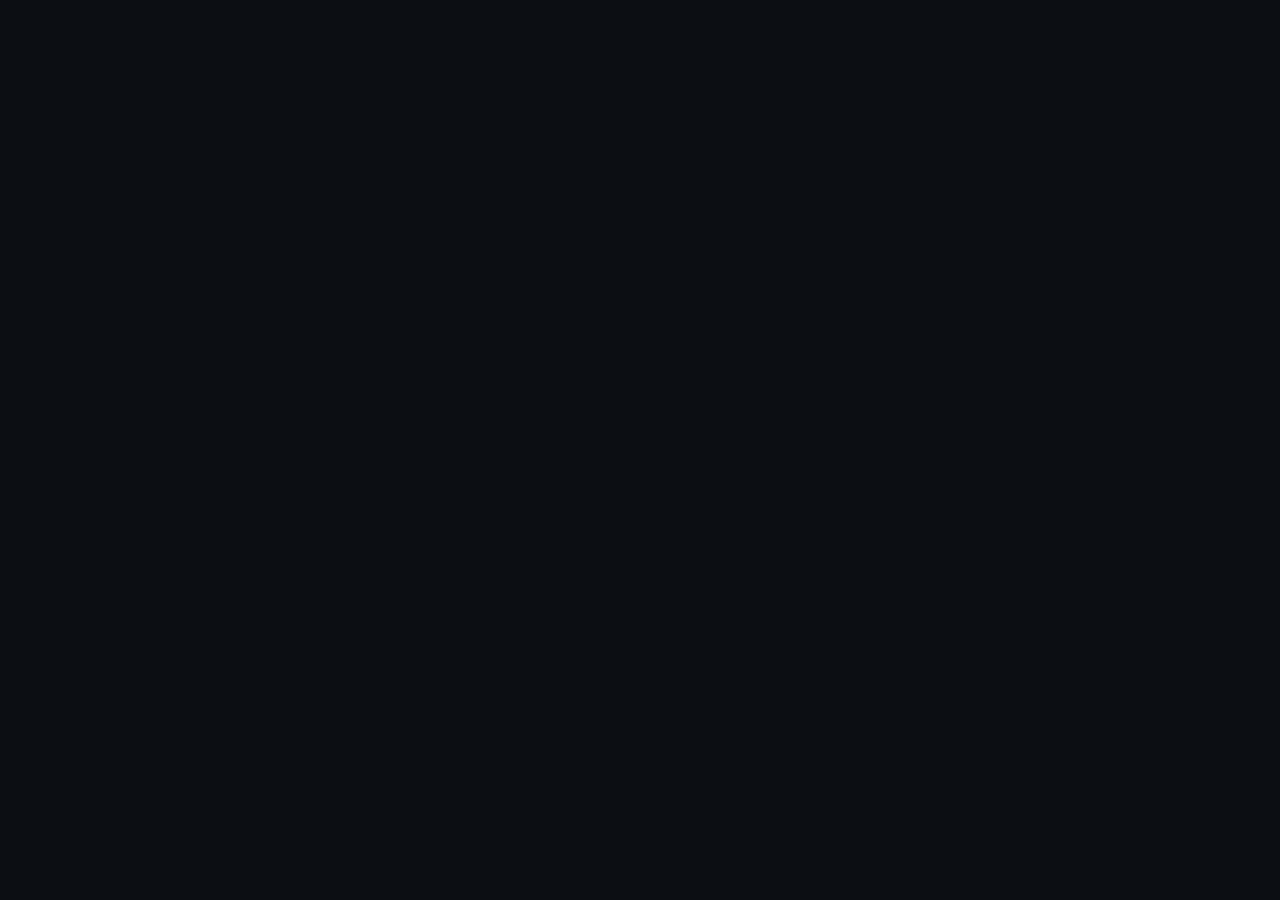
==== index.html @ dbde1adb "KasperskyOS CE 2.0 examples in browser via qemu-wasm" ====
<!doctype html>
<html lang="ru">
  <head>
    <meta charset="UTF-8" />
    <meta name="viewport" content="width=device-width, initial-scale=1.0" />
    <link rel="preconnect" href="https://fonts.googleapis.com" />
    <link rel="preconnect" href="https://fonts.gstatic.com" crossorigin />
    <link
      href="https://fonts.googleapis.com/css2?family=Space+Grotesk:wght@400;500;600;700&family=JetBrains+Mono:ital,wght@0,400;0,500;0,600;1,400&display=swap"
      rel="stylesheet"
    />
    <title>KasperskyOS CE 2.0 × QEMU-Wasm — запуск примеров в браузере</title>
    <script type="module" crossorigin src="./assets/index-D-fT-Ady.js"></script>
    <link rel="stylesheet" crossorigin href="./assets/index-D-sRt_0q.css">
  </head>
  <body>
    <div id="root"></div>
  </body>
</html>
---- assets/index-D-sRt_0q.css ----
*,:before,:after{--tw-border-spacing-x: 0;--tw-border-spacing-y: 0;--tw-translate-x: 0;--tw-translate-y: 0;--tw-rotate: 0;--tw-skew-x: 0;--tw-skew-y: 0;--tw-scale-x: 1;--tw-scale-y: 1;--tw-pan-x: ;--tw-pan-y: ;--tw-pinch-zoom: ;--tw-scroll-snap-strictness: proximity;--tw-gradient-from-position: ;--tw-gradient-via-position: ;--tw-gradient-to-position: ;--tw-ordinal: ;--tw-slashed-zero: ;--tw-numeric-figure: ;--tw-numeric-spacing: ;--tw-numeric-fraction: ;--tw-ring-inset: ;--tw-ring-offset-width: 0px;--tw-ring-offset-color: #fff;--tw-ring-color: rgb(59 130 246 / .5);--tw-ring-offset-shadow: 0 0 #0000;--tw-ring-shadow: 0 0 #0000;--tw-shadow: 0 0 #0000;--tw-shadow-colored: 0 0 #0000;--tw-blur: ;--tw-brightness: ;--tw-contrast: ;--tw-grayscale: ;--tw-hue-rotate: ;--tw-invert: ;--tw-saturate: ;--tw-sepia: ;--tw-drop-shadow: ;--tw-backdrop-blur: ;--tw-backdrop-brightness: ;--tw-backdrop-contrast: ;--tw-backdrop-grayscale: ;--tw-backdrop-hue-rotate: ;--tw-backdrop-invert: ;--tw-backdrop-opacity: ;--tw-backdrop-saturate: ;--tw-backdrop-sepia: ;--tw-contain-size: ;--tw-contain-layout: ;--tw-contain-paint: ;--tw-contain-style: }::backdrop{--tw-border-spacing-x: 0;--tw-border-spacing-y: 0;--tw-translate-x: 0;--tw-translate-y: 0;--tw-rotate: 0;--tw-skew-x: 0;--tw-skew-y: 0;--tw-scale-x: 1;--tw-scale-y: 1;--tw-pan-x: ;--tw-pan-y: ;--tw-pinch-zoom: ;--tw-scroll-snap-strictness: proximity;--tw-gradient-from-position: ;--tw-gradient-via-position: ;--tw-gradient-to-position: ;--tw-ordinal: ;--tw-slashed-zero: ;--tw-numeric-figure: ;--tw-numeric-spacing: ;--tw-numeric-fraction: ;--tw-ring-inset: ;--tw-ring-offset-width: 0px;--tw-ring-offset-color: #fff;--tw-ring-color: rgb(59 130 246 / .5);--tw-ring-offset-shadow: 0 0 #0000;--tw-ring-shadow: 0 0 #0000;--tw-shadow: 0 0 #0000;--tw-shadow-colored: 0 0 #0000;--tw-blur: ;--tw-brightness: ;--tw-contrast: ;--tw-grayscale: ;--tw-hue-rotate: ;--tw-invert: ;--tw-saturate: ;--tw-sepia: ;--tw-drop-shadow: ;--tw-backdrop-blur: ;--tw-backdrop-brightness: ;--tw-backdrop-contrast: ;--tw-backdrop-grayscale: ;--tw-backdrop-hue-rotate: ;--tw-backdrop-invert: ;--tw-backdrop-opacity: ;--tw-backdrop-saturate: ;--tw-backdrop-sepia: ;--tw-contain-size: ;--tw-contain-layout: ;--tw-contain-paint: ;--tw-contain-style: }*,:before,:after{box-sizing:border-box;border-width:0;border-style:solid;border-color:#e5e7eb}:before,:after{--tw-content: ""}html,:host{line-height:1.5;-webkit-text-size-adjust:100%;-moz-tab-size:4;-o-tab-size:4;tab-size:4;font-family:ui-sans-serif,system-ui,sans-serif,"Apple Color Emoji","Segoe UI Emoji",Segoe UI Symbol,"Noto Color Emoji";font-feature-settings:normal;font-variation-settings:normal;-webkit-tap-highlight-color:transparent}body{margin:0;line-height:inherit}hr{height:0;color:inherit;border-top-width:1px}abbr:where([title]){-webkit-text-decoration:underline dotted;text-decoration:underline dotted}h1,h2,h3,h4,h5,h6{font-size:inherit;font-weight:inherit}a{color:inherit;text-decoration:inherit}b,strong{font-weight:bolder}code,kbd,samp,pre{font-family:ui-monospace,SFMono-Regular,Menlo,Monaco,Consolas,Liberation Mono,Courier New,monospace;font-feature-settings:normal;font-variation-settings:normal;font-size:1em}small{font-size:80%}sub,sup{font-size:75%;line-height:0;position:relative;vertical-align:baseline}sub{bottom:-.25em}sup{top:-.5em}table{text-indent:0;border-color:inherit;border-collapse:collapse}button,input,optgroup,select,textarea{font-family:inherit;font-feature-settings:inherit;font-variation-settings:inherit;font-size:100%;font-weight:inherit;line-height:inherit;letter-spacing:inherit;color:inherit;margin:0;padding:0}button,select{text-transform:none}button,input:where([type=button]),input:where([type=reset]),input:where([type=submit]){-webkit-appearance:button;background-color:transparent;background-image:none}:-moz-focusring{outline:auto}:-moz-ui-invalid{box-shadow:none}progress{vertical-align:baseline}::-webkit-inner-spin-button,::-webkit-outer-spin-button{height:auto}[type=search]{-webkit-appearance:textfield;outline-offset:-2px}::-webkit-search-decoration{-webkit-appearance:none}::-webkit-file-upload-button{-webkit-appearance:button;font:inherit}summary{display:list-item}blockquote,dl,dd,h1,h2,h3,h4,h5,h6,hr,figure,p,pre{margin:0}fieldset{margin:0;padding:0}legend{padding:0}ol,ul,menu{list-style:none;margin:0;padding:0}dialog{padding:0}textarea{resize:vertical}input::-moz-placeholder,textarea::-moz-placeholder{opacity:1;color:#9ca3af}input::placeholder,textarea::placeholder{opacity:1;color:#9ca3af}button,[role=button]{cursor:pointer}:disabled{cursor:default}img,svg,video,canvas,audio,iframe,embed,object{display:block;vertical-align:middle}img,video{max-width:100%;height:auto}[hidden]:where(:not([hidden=until-found])){display:none}:root{--background: 220 24% 6%;--foreground: 150 14% 92%;--card: 220 20% 9%;--card-foreground: 150 14% 92%;--popover: 220 22% 8%;--popover-foreground: 150 14% 92%;--primary: 163 100% 42%;--primary-foreground: 220 30% 6%;--secondary: 219 16% 14%;--secondary-foreground: 150 14% 92%;--muted: 219 16% 14%;--muted-foreground: 218 10% 58%;--accent: 163 90% 40%;--accent-foreground: 220 30% 6%;--destructive: 0 72% 51%;--destructive-foreground: 0 0% 98%;--border: 218 14% 18%;--input: 218 14% 20%;--ring: 163 100% 42%;--radius: .625rem}*{border-color:hsl(var(--border))}html{scroll-behavior:smooth}body{background-color:hsl(var(--background));color:hsl(var(--foreground));font-family:Space Grotesk,Segoe UI,system-ui,sans-serif;font-size:16px;line-height:1.6}code,pre,.font-mono{font-family:JetBrains Mono,ui-monospace,Cascadia Code,Consolas,monospace}:focus-visible{outline:2px solid hsl(var(--ring));outline-offset:2px;border-radius:4px}.sr-only{position:absolute;width:1px;height:1px;padding:0;margin:-1px;overflow:hidden;clip:rect(0,0,0,0);white-space:nowrap;border-width:0}.pointer-events-none{pointer-events:none}.visible{visibility:visible}.invisible{visibility:hidden}.static{position:static}.fixed{position:fixed}.absolute{position:absolute}.relative{position:relative}.inset-0{inset:0}.inset-x-0{left:0;right:0}.inset-y-0{top:0;bottom:0}.-bottom-12{bottom:-3rem}.-left-12{left:-3rem}.-right-12{right:-3rem}.-top-12{top:-3rem}.bottom-0{bottom:0}.left-0{left:0}.left-1\/2{left:50%}.left-2{left:.5rem}.left-\[50\%\]{left:50%}.right-0{right:0}.right-1{right:.25rem}.right-2{right:.5rem}.right-3{right:.75rem}.right-4{right:1rem}.top-0{top:0}.top-1\.5{top:.375rem}.top-1\/2{top:50%}.top-3\.5{top:.875rem}.top-4{top:1rem}.top-\[1px\]{top:1px}.top-\[50\%\]{top:50%}.top-\[60\%\]{top:60%}.top-full{top:100%}.isolate{isolation:isolate}.z-10{z-index:10}.z-20{z-index:20}.z-50{z-index:50}.z-\[1\]{z-index:1}.order-first{order:-9999}.order-last{order:9999}.col-start-2{grid-column-start:2}.row-span-2{grid-row:span 2 / span 2}.row-start-1{grid-row-start:1}.\!m-0{margin:0!important}.-mx-1{margin-left:-.25rem;margin-right:-.25rem}.-my-2{margin-top:-.5rem;margin-bottom:-.5rem}.mx-2{margin-left:.5rem;margin-right:.5rem}.mx-3\.5{margin-left:.875rem;margin-right:.875rem}.mx-auto{margin-left:auto;margin-right:auto}.my-0{margin-top:0;margin-bottom:0}.my-0\.5{margin-top:.125rem;margin-bottom:.125rem}.my-1{margin-top:.25rem;margin-bottom:.25rem}.-ml-4{margin-left:-1rem}.-mt-4{margin-top:-1rem}.mb-2{margin-bottom:.5rem}.mb-3{margin-bottom:.75rem}.mb-4{margin-bottom:1rem}.ml-1{margin-left:.25rem}.ml-2{margin-left:.5rem}.ml-4{margin-left:1rem}.ml-auto{margin-left:auto}.mt-1{margin-top:.25rem}.mt-1\.5{margin-top:.375rem}.mt-10{margin-top:2.5rem}.mt-12{margin-top:3rem}.mt-2{margin-top:.5rem}.mt-3{margin-top:.75rem}.mt-4{margin-top:1rem}.mt-5{margin-top:1.25rem}.mt-6{margin-top:1.5rem}.mt-8{margin-top:2rem}.mt-auto{margin-top:auto}.line-clamp-1{overflow:hidden;display:-webkit-box;-webkit-box-orient:vertical;-webkit-line-clamp:1}.line-clamp-2{overflow:hidden;display:-webkit-box;-webkit-box-orient:vertical;-webkit-line-clamp:2}.block{display:block}.flex{display:flex}.inline-flex{display:inline-flex}.table{display:table}.table-caption{display:table-caption}.table-cell{display:table-cell}.table-row{display:table-row}.grid{display:grid}.hidden{display:none}.aspect-square{aspect-ratio:1 / 1}.aspect-video{aspect-ratio:16 / 9}.size-10{width:2.5rem;height:2.5rem}.size-2{width:.5rem;height:.5rem}.size-2\.5{width:.625rem;height:.625rem}.size-3{width:.75rem;height:.75rem}.size-3\.5{width:.875rem;height:.875rem}.size-4{width:1rem;height:1rem}.size-6{width:1.5rem;height:1.5rem}.size-7{width:1.75rem;height:1.75rem}.size-8{width:2rem;height:2rem}.size-9{width:2.25rem;height:2.25rem}.size-auto{width:auto;height:auto}.size-full{width:100%;height:100%}.h-1\.5{height:.375rem}.h-10{height:2.5rem}.h-12{height:3rem}.h-2{height:.5rem}.h-2\.5{height:.625rem}.h-3{height:.75rem}.h-4{height:1rem}.h-5{height:1.25rem}.h-6{height:1.5rem}.h-7{height:1.75rem}.h-8{height:2rem}.h-9{height:2.25rem}.h-\[1\.15rem\]{height:1.15rem}.h-\[calc\(100\%-1px\)\]{height:calc(100% - 1px)}.h-\[var\(--radix-navigation-menu-viewport-height\)\]{height:var(--radix-navigation-menu-viewport-height)}.h-\[var\(--radix-select-trigger-height\)\]{height:var(--radix-select-trigger-height)}.h-auto{height:auto}.h-full{height:100%}.h-px{height:1px}.h-svh{height:100svh}.max-h-\[300px\]{max-height:300px}.max-h-\[85vh\]{max-height:85vh}.min-h-0{min-height:0px}.min-h-16{min-height:4rem}.min-h-4{min-height:1rem}.min-h-\[100dvh\]{min-height:100dvh}.min-h-\[220px\]{min-height:220px}.min-h-svh{min-height:100svh}.w-0{width:0px}.w-1{width:.25rem}.w-2{width:.5rem}.w-2\.5{width:.625rem}.w-3{width:.75rem}.w-3\/4{width:75%}.w-4{width:1rem}.w-5{width:1.25rem}.w-64{width:16rem}.w-72{width:18rem}.w-8{width:2rem}.w-9{width:2.25rem}.w-\[100px\]{width:100px}.w-auto{width:auto}.w-fit{width:-moz-fit-content;width:fit-content}.w-full{width:100%}.w-max{width:-moz-max-content;width:max-content}.w-px{width:1px}.min-w-0{min-width:0px}.min-w-10{min-width:2.5rem}.min-w-5{min-width:1.25rem}.min-w-8{min-width:2rem}.min-w-9{min-width:2.25rem}.min-w-\[12rem\]{min-width:12rem}.min-w-\[380px\]{min-width:380px}.min-w-\[8rem\]{min-width:8rem}.min-w-\[var\(--radix-select-trigger-width\)\]{min-width:var(--radix-select-trigger-width)}.max-w-2xl{max-width:42rem}.max-w-6xl{max-width:72rem}.max-w-\[520px\]{max-width:520px}.max-w-\[65ch\]{max-width:65ch}.max-w-\[70ch\]{max-width:70ch}.max-w-\[calc\(100\%-2rem\)\]{max-width:calc(100% - 2rem)}.max-w-max{max-width:-moz-max-content;max-width:max-content}.max-w-sm{max-width:24rem}.flex-1{flex:1 1 0%}.shrink-0{flex-shrink:0}.grow{flex-grow:1}.grow-0{flex-grow:0}.basis-full{flex-basis:100%}.caption-bottom{caption-side:bottom}.border-collapse{border-collapse:collapse}.-translate-x-1\/2{--tw-translate-x: -50%;transform:translate(var(--tw-translate-x),var(--tw-translate-y)) rotate(var(--tw-rotate)) skew(var(--tw-skew-x)) skewY(var(--tw-skew-y)) scaleX(var(--tw-scale-x)) scaleY(var(--tw-scale-y))}.-translate-x-px{--tw-translate-x: -1px;transform:translate(var(--tw-translate-x),var(--tw-translate-y)) rotate(var(--tw-rotate)) skew(var(--tw-skew-x)) skewY(var(--tw-skew-y)) scaleX(var(--tw-scale-x)) scaleY(var(--tw-scale-y))}.-translate-y-1\/2{--tw-translate-y: -50%;transform:translate(var(--tw-translate-x),var(--tw-translate-y)) rotate(var(--tw-rotate)) skew(var(--tw-skew-x)) skewY(var(--tw-skew-y)) scaleX(var(--tw-scale-x)) scaleY(var(--tw-scale-y))}.translate-x-\[-50\%\]{--tw-translate-x: -50%;transform:translate(var(--tw-translate-x),var(--tw-translate-y)) rotate(var(--tw-rotate)) skew(var(--tw-skew-x)) skewY(var(--tw-skew-y)) scaleX(var(--tw-scale-x)) scaleY(var(--tw-scale-y))}.translate-x-px{--tw-translate-x: 1px;transform:translate(var(--tw-translate-x),var(--tw-translate-y)) rotate(var(--tw-rotate)) skew(var(--tw-skew-x)) skewY(var(--tw-skew-y)) scaleX(var(--tw-scale-x)) scaleY(var(--tw-scale-y))}.translate-y-0\.5{--tw-translate-y: .125rem;transform:translate(var(--tw-translate-x),var(--tw-translate-y)) rotate(var(--tw-rotate)) skew(var(--tw-skew-x)) skewY(var(--tw-skew-y)) scaleX(var(--tw-scale-x)) scaleY(var(--tw-scale-y))}.translate-y-\[-50\%\]{--tw-translate-y: -50%;transform:translate(var(--tw-translate-x),var(--tw-translate-y)) rotate(var(--tw-rotate)) skew(var(--tw-skew-x)) skewY(var(--tw-skew-y)) scaleX(var(--tw-scale-x)) scaleY(var(--tw-scale-y))}.translate-y-\[calc\(-50\%_-_2px\)\]{--tw-translate-y: calc(-50% - 2px) ;transform:translate(var(--tw-translate-x),var(--tw-translate-y)) rotate(var(--tw-rotate)) skew(var(--tw-skew-x)) skewY(var(--tw-skew-y)) scaleX(var(--tw-scale-x)) scaleY(var(--tw-scale-y))}.rotate-45{--tw-rotate: 45deg;transform:translate(var(--tw-translate-x),var(--tw-translate-y)) rotate(var(--tw-rotate)) skew(var(--tw-skew-x)) skewY(var(--tw-skew-y)) scaleX(var(--tw-scale-x)) scaleY(var(--tw-scale-y))}.rotate-90{--tw-rotate: 90deg;transform:translate(var(--tw-translate-x),var(--tw-translate-y)) rotate(var(--tw-rotate)) skew(var(--tw-skew-x)) skewY(var(--tw-skew-y)) scaleX(var(--tw-scale-x)) scaleY(var(--tw-scale-y))}.transform{transform:translate(var(--tw-translate-x),var(--tw-translate-y)) rotate(var(--tw-rotate)) skew(var(--tw-skew-x)) skewY(var(--tw-skew-y)) scaleX(var(--tw-scale-x)) scaleY(var(--tw-scale-y))}@keyframes caret-blink{0%,70%,to{opacity:1}20%,50%{opacity:0}}.animate-caret-blink{animation:caret-blink 1.25s ease-out infinite}@keyframes pulse{50%{opacity:.5}}.animate-pulse{animation:pulse 2s cubic-bezier(.4,0,.6,1) infinite}@keyframes spin{to{transform:rotate(360deg)}}.animate-spin{animation:spin 1s linear infinite}.cursor-default{cursor:default}.cursor-pointer{cursor:pointer}.cursor-text{cursor:text}.touch-none{touch-action:none}.select-none{-webkit-user-select:none;-moz-user-select:none;user-select:none}.resize-none{resize:none}.scroll-my-1{scroll-margin-top:.25rem;scroll-margin-bottom:.25rem}.scroll-mt-20{scroll-margin-top:5rem}.scroll-py-1{scroll-padding-top:.25rem;scroll-padding-bottom:.25rem}.list-disc{list-style-type:disc}.list-none{list-style-type:none}.auto-rows-min{grid-auto-rows:min-content}.grid-cols-\[0_1fr\]{grid-template-columns:0 1fr}.grid-rows-\[auto_auto\]{grid-template-rows:auto auto}.flex-row{flex-direction:row}.flex-col{flex-direction:column}.flex-col-reverse{flex-direction:column-reverse}.flex-wrap{flex-wrap:wrap}.place-content-center{place-content:center}.items-start{align-items:flex-start}.items-end{align-items:flex-end}.items-center{align-items:center}.items-stretch{align-items:stretch}.justify-start{justify-content:flex-start}.justify-center{justify-content:center}.justify-between{justify-content:space-between}.justify-items-start{justify-items:start}.gap-0\.5{gap:.125rem}.gap-1{gap:.25rem}.gap-1\.5{gap:.375rem}.gap-10{gap:2.5rem}.gap-2{gap:.5rem}.gap-2\.5{gap:.625rem}.gap-3{gap:.75rem}.gap-4{gap:1rem}.gap-5{gap:1.25rem}.gap-6{gap:1.5rem}.gap-7{gap:1.75rem}.gap-\[--spacing\(var\(--gap\)\)\]{gap:var(--spacing(var(--gap)))}.gap-x-6{-moz-column-gap:1.5rem;column-gap:1.5rem}.gap-y-0\.5{row-gap:.125rem}.gap-y-2{row-gap:.5rem}.self-start{align-self:flex-start}.self-center{align-self:center}.self-stretch{align-self:stretch}.justify-self-end{justify-self:end}.overflow-auto{overflow:auto}.overflow-hidden{overflow:hidden}.overflow-x-auto{overflow-x:auto}.overflow-y-auto{overflow-y:auto}.overflow-x-hidden{overflow-x:hidden}.whitespace-nowrap{white-space:nowrap}.text-balance{text-wrap:balance}.break-words{overflow-wrap:break-word}.rounded{border-radius:.25rem}.rounded-\[2px\]{border-radius:2px}.rounded-\[4px\]{border-radius:4px}.rounded-\[calc\(var\(--radius\)-5px\)\]{border-radius:calc(var(--radius) - 5px)}.rounded-\[inherit\]{border-radius:inherit}.rounded-full{border-radius:9999px}.rounded-lg{border-radius:var(--radius)}.rounded-md{border-radius:calc(var(--radius) - 2px)}.rounded-none{border-radius:0}.rounded-sm{border-radius:calc(var(--radius) - 4px)}.rounded-xl{border-radius:calc(var(--radius) + 4px)}.rounded-xs{border-radius:calc(var(--radius) - 6px)}.rounded-l-md{border-top-left-radius:calc(var(--radius) - 2px);border-bottom-left-radius:calc(var(--radius) - 2px)}.rounded-r-md{border-top-right-radius:calc(var(--radius) - 2px);border-bottom-right-radius:calc(var(--radius) - 2px)}.rounded-tl-sm{border-top-left-radius:calc(var(--radius) - 4px)}.border{border-width:1px}.border-0{border-width:0px}.border-\[1\.5px\]{border-width:1.5px}.border-y{border-top-width:1px;border-bottom-width:1px}.border-b{border-bottom-width:1px}.border-l{border-left-width:1px}.border-r{border-right-width:1px}.border-t{border-top-width:1px}.border-dashed{border-style:dashed}.border-amber-500\/30{border-color:#f59e0b4d}.border-border{border-color:hsl(var(--border))}.border-border\/50{border-color:hsl(var(--border) / .5)}.border-input{border-color:hsl(var(--input))}.border-primary{border-color:hsl(var(--primary))}.border-primary\/30{border-color:hsl(var(--primary) / .3)}.border-primary\/60{border-color:hsl(var(--primary) / .6)}.border-sidebar-border{border-color:hsl(var(--sidebar-border))}.border-transparent{border-color:transparent}.border-l-transparent{border-left-color:transparent}.border-t-transparent{border-top-color:transparent}.bg-\[\#0a0e13\]{--tw-bg-opacity: 1;background-color:rgb(10 14 19 / var(--tw-bg-opacity, 1))}.bg-accent{background-color:hsl(var(--accent))}.bg-amber-400\/70{background-color:#fbbf24b3}.bg-amber-500\/10{background-color:#f59e0b1a}.bg-background{background-color:hsl(var(--background))}.bg-black\/50{background-color:#00000080}.bg-black\/70{background-color:#000000b3}.bg-border{background-color:hsl(var(--border))}.bg-card{background-color:hsl(var(--card))}.bg-card\/40{background-color:hsl(var(--card) / .4)}.bg-destructive{--tw-bg-opacity: 1;background-color:hsl(var(--destructive) / var(--tw-bg-opacity, 1))}.bg-emerald-500\/70{background-color:#10b981b3}.bg-foreground{background-color:hsl(var(--foreground))}.bg-input{background-color:hsl(var(--input))}.bg-muted{background-color:hsl(var(--muted))}.bg-muted\/50{background-color:hsl(var(--muted) / .5)}.bg-popover{background-color:hsl(var(--popover))}.bg-primary{background-color:hsl(var(--primary))}.bg-primary\/10{background-color:hsl(var(--primary) / .1)}.bg-primary\/15{background-color:hsl(var(--primary) / .15)}.bg-primary\/20{background-color:hsl(var(--primary) / .2)}.bg-primary\/5{background-color:hsl(var(--primary) / .05)}.bg-red-500\/70{background-color:#ef4444b3}.bg-secondary{background-color:hsl(var(--secondary))}.bg-sidebar{background-color:hsl(var(--sidebar-background))}.bg-sidebar-border{background-color:hsl(var(--sidebar-border))}.bg-transparent{background-color:transparent}.bg-white{--tw-bg-opacity: 1;background-color:rgb(255 255 255 / var(--tw-bg-opacity, 1))}.fill-current{fill:currentColor}.fill-foreground{fill:hsl(var(--foreground))}.fill-primary{fill:hsl(var(--primary))}.p-0{padding:0}.p-1{padding:.25rem}.p-2{padding:.5rem}.p-3{padding:.75rem}.p-4{padding:1rem}.p-5{padding:1.25rem}.p-6{padding:1.5rem}.p-\[3px\]{padding:3px}.p-px{padding:1px}.px-1{padding-left:.25rem;padding-right:.25rem}.px-1\.5{padding-left:.375rem;padding-right:.375rem}.px-2{padding-left:.5rem;padding-right:.5rem}.px-2\.5{padding-left:.625rem;padding-right:.625rem}.px-3{padding-left:.75rem;padding-right:.75rem}.px-4{padding-left:1rem;padding-right:1rem}.px-6{padding-left:1.5rem;padding-right:1.5rem}.py-0\.5{padding-top:.125rem;padding-bottom:.125rem}.py-1{padding-top:.25rem;padding-bottom:.25rem}.py-1\.5{padding-top:.375rem;padding-bottom:.375rem}.py-10{padding-top:2.5rem;padding-bottom:2.5rem}.py-2{padding-top:.5rem;padding-bottom:.5rem}.py-20{padding-top:5rem;padding-bottom:5rem}.py-3{padding-top:.75rem;padding-bottom:.75rem}.py-4{padding-top:1rem;padding-bottom:1rem}.py-5{padding-top:1.25rem;padding-bottom:1.25rem}.py-6{padding-top:1.5rem;padding-bottom:1.5rem}.pb-20{padding-bottom:5rem}.pb-3{padding-bottom:.75rem}.pb-4{padding-bottom:1rem}.pl-2{padding-left:.5rem}.pl-3{padding-left:.75rem}.pl-4{padding-left:1rem}.pl-8{padding-left:2rem}.pr-1{padding-right:.25rem}.pr-2{padding-right:.5rem}.pr-2\.5{padding-right:.625rem}.pr-3{padding-right:.75rem}.pr-8{padding-right:2rem}.pt-0{padding-top:0}.pt-10{padding-top:2.5rem}.pt-3{padding-top:.75rem}.pt-4{padding-top:1rem}.text-left{text-align:left}.text-center{text-align:center}.align-middle{vertical-align:middle}.font-mono{font-family:ui-monospace,SFMono-Regular,Menlo,Monaco,Consolas,Liberation Mono,Courier New,monospace}.font-sans{font-family:ui-sans-serif,system-ui,sans-serif,"Apple Color Emoji","Segoe UI Emoji",Segoe UI Symbol,"Noto Color Emoji"}.text-2xl{font-size:1.5rem;line-height:2rem}.text-3xl{font-size:1.875rem;line-height:2.25rem}.text-4xl{font-size:2.25rem;line-height:2.5rem}.text-\[0\.8rem\]{font-size:.8rem}.text-\[11\.5px\]{font-size:11.5px}.text-\[12\.5px\]{font-size:12.5px}.text-\[13px\]{font-size:13px}.text-\[15px\]{font-size:15px}.text-base{font-size:1rem;line-height:1.5rem}.text-lg{font-size:1.125rem;line-height:1.75rem}.text-sm{font-size:.875rem;line-height:1.25rem}.text-sm\/relaxed{font-size:.875rem;line-height:1.625}.text-xl{font-size:1.25rem;line-height:1.75rem}.text-xs{font-size:.75rem;line-height:1rem}.font-bold{font-weight:700}.font-medium{font-weight:500}.font-normal{font-weight:400}.font-semibold{font-weight:600}.tabular-nums{--tw-numeric-spacing: tabular-nums;font-variant-numeric:var(--tw-ordinal) var(--tw-slashed-zero) var(--tw-numeric-figure) var(--tw-numeric-spacing) var(--tw-numeric-fraction)}.leading-5{line-height:1.25rem}.leading-6{line-height:1.5rem}.leading-none{line-height:1}.leading-normal{line-height:1.5}.leading-relaxed{line-height:1.625}.leading-snug{line-height:1.375}.leading-tight{line-height:1.25}.tracking-tight{letter-spacing:-.025em}.tracking-widest{letter-spacing:.1em}.text-accent-foreground{color:hsl(var(--accent-foreground))}.text-amber-200{--tw-text-opacity: 1;color:rgb(253 230 138 / var(--tw-text-opacity, 1))}.text-background{color:hsl(var(--background))}.text-card-foreground{color:hsl(var(--card-foreground))}.text-current{color:currentColor}.text-destructive{--tw-text-opacity: 1;color:hsl(var(--destructive) / var(--tw-text-opacity, 1))}.text-emerald-300{--tw-text-opacity: 1;color:rgb(110 231 183 / var(--tw-text-opacity, 1))}.text-emerald-400{--tw-text-opacity: 1;color:rgb(52 211 153 / var(--tw-text-opacity, 1))}.text-foreground{color:hsl(var(--foreground))}.text-muted-foreground{color:hsl(var(--muted-foreground))}.text-popover-foreground{color:hsl(var(--popover-foreground))}.text-primary{color:hsl(var(--primary))}.text-primary-foreground{color:hsl(var(--primary-foreground))}.text-secondary-foreground{color:hsl(var(--secondary-foreground))}.text-sidebar-foreground{color:hsl(var(--sidebar-foreground))}.text-sidebar-foreground\/70{color:hsl(var(--sidebar-foreground) / .7)}.text-slate-300{--tw-text-opacity: 1;color:rgb(203 213 225 / var(--tw-text-opacity, 1))}.text-slate-400{--tw-text-opacity: 1;color:rgb(148 163 184 / var(--tw-text-opacity, 1))}.text-white{--tw-text-opacity: 1;color:rgb(255 255 255 / var(--tw-text-opacity, 1))}.underline-offset-4{text-underline-offset:4px}.opacity-0{opacity:0}.opacity-50{opacity:.5}.opacity-70{opacity:.7}.shadow{--tw-shadow: 0 1px 3px 0 rgb(0 0 0 / .1), 0 1px 2px -1px rgb(0 0 0 / .1);--tw-shadow-colored: 0 1px 3px 0 var(--tw-shadow-color), 0 1px 2px -1px var(--tw-shadow-color);box-shadow:var(--tw-ring-offset-shadow, 0 0 #0000),var(--tw-ring-shadow, 0 0 #0000),var(--tw-shadow)}.shadow-\[0_0_0_1px_hsl\(var\(--sidebar-border\)\)\]{--tw-shadow: 0 0 0 1px hsl(var(--sidebar-border));--tw-shadow-colored: 0 0 0 1px var(--tw-shadow-color);box-shadow:var(--tw-ring-offset-shadow, 0 0 #0000),var(--tw-ring-shadow, 0 0 #0000),var(--tw-shadow)}.shadow-lg{--tw-shadow: 0 10px 15px -3px rgb(0 0 0 / .1), 0 4px 6px -4px rgb(0 0 0 / .1);--tw-shadow-colored: 0 10px 15px -3px var(--tw-shadow-color), 0 4px 6px -4px var(--tw-shadow-color);box-shadow:var(--tw-ring-offset-shadow, 0 0 #0000),var(--tw-ring-shadow, 0 0 #0000),var(--tw-shadow)}.shadow-md{--tw-shadow: 0 4px 6px -1px rgb(0 0 0 / .1), 0 2px 4px -2px rgb(0 0 0 / .1);--tw-shadow-colored: 0 4px 6px -1px var(--tw-shadow-color), 0 2px 4px -2px var(--tw-shadow-color);box-shadow:var(--tw-ring-offset-shadow, 0 0 #0000),var(--tw-ring-shadow, 0 0 #0000),var(--tw-shadow)}.shadow-none{--tw-shadow: 0 0 #0000;--tw-shadow-colored: 0 0 #0000;box-shadow:var(--tw-ring-offset-shadow, 0 0 #0000),var(--tw-ring-shadow, 0 0 #0000),var(--tw-shadow)}.shadow-sm{--tw-shadow: 0 1px 2px 0 rgb(0 0 0 / .05);--tw-shadow-colored: 0 1px 2px 0 var(--tw-shadow-color);box-shadow:var(--tw-ring-offset-shadow, 0 0 #0000),var(--tw-ring-shadow, 0 0 #0000),var(--tw-shadow)}.shadow-xl{--tw-shadow: 0 20px 25px -5px rgb(0 0 0 / .1), 0 8px 10px -6px rgb(0 0 0 / .1);--tw-shadow-colored: 0 20px 25px -5px var(--tw-shadow-color), 0 8px 10px -6px var(--tw-shadow-color);box-shadow:var(--tw-ring-offset-shadow, 0 0 #0000),var(--tw-ring-shadow, 0 0 #0000),var(--tw-shadow)}.shadow-xs{--tw-shadow: 0 1px 2px 0 rgb(0 0 0 / .05);--tw-shadow-colored: 0 1px 2px 0 var(--tw-shadow-color);box-shadow:var(--tw-ring-offset-shadow, 0 0 #0000),var(--tw-ring-shadow, 0 0 #0000),var(--tw-shadow)}.outline-none{outline:2px solid transparent;outline-offset:2px}.outline{outline-style:solid}.ring-0{--tw-ring-offset-shadow: var(--tw-ring-inset) 0 0 0 var(--tw-ring-offset-width) var(--tw-ring-offset-color);--tw-ring-shadow: var(--tw-ring-inset) 0 0 0 calc(0px + var(--tw-ring-offset-width)) var(--tw-ring-color);box-shadow:var(--tw-ring-offset-shadow),var(--tw-ring-shadow),var(--tw-shadow, 0 0 #0000)}.ring-ring\/50{--tw-ring-color: hsl(var(--ring) / .5)}.ring-sidebar-ring{--tw-ring-color: hsl(var(--sidebar-ring))}.ring-offset-background{--tw-ring-offset-color: hsl(var(--background))}.filter{filter:var(--tw-blur) var(--tw-brightness) var(--tw-contrast) var(--tw-grayscale) var(--tw-hue-rotate) var(--tw-invert) var(--tw-saturate) var(--tw-sepia) var(--tw-drop-shadow)}.transition{transition-property:color,background-color,border-color,text-decoration-color,fill,stroke,opacity,box-shadow,transform,filter,backdrop-filter;transition-timing-function:cubic-bezier(.4,0,.2,1);transition-duration:.15s}.transition-\[color\,box-shadow\]{transition-property:color,box-shadow;transition-timing-function:cubic-bezier(.4,0,.2,1);transition-duration:.15s}.transition-\[left\,right\,width\]{transition-property:left,right,width;transition-timing-function:cubic-bezier(.4,0,.2,1);transition-duration:.15s}.transition-\[margin\,opacity\]{transition-property:margin,opacity;transition-timing-function:cubic-bezier(.4,0,.2,1);transition-duration:.15s}.transition-\[width\,height\,padding\]{transition-property:width,height,padding;transition-timing-function:cubic-bezier(.4,0,.2,1);transition-duration:.15s}.transition-\[width\]{transition-property:width;transition-timing-function:cubic-bezier(.4,0,.2,1);transition-duration:.15s}.transition-all{transition-property:all;transition-timing-function:cubic-bezier(.4,0,.2,1);transition-duration:.15s}.transition-colors{transition-property:color,background-color,border-color,text-decoration-color,fill,stroke;transition-timing-function:cubic-bezier(.4,0,.2,1);transition-duration:.15s}.transition-none{transition-property:none}.transition-opacity{transition-property:opacity;transition-timing-function:cubic-bezier(.4,0,.2,1);transition-duration:.15s}.transition-shadow{transition-property:box-shadow;transition-timing-function:cubic-bezier(.4,0,.2,1);transition-duration:.15s}.transition-transform{transition-property:transform;transition-timing-function:cubic-bezier(.4,0,.2,1);transition-duration:.15s}.duration-100{transition-duration:.1s}.duration-1000{transition-duration:1s}.duration-200{transition-duration:.2s}.duration-300{transition-duration:.3s}.ease-in-out{transition-timing-function:cubic-bezier(.4,0,.2,1)}.ease-linear{transition-timing-function:linear}@keyframes enter{0%{opacity:var(--tw-enter-opacity, 1);transform:translate3d(var(--tw-enter-translate-x, 0),var(--tw-enter-translate-y, 0),0) scale3d(var(--tw-enter-scale, 1),var(--tw-enter-scale, 1),var(--tw-enter-scale, 1)) rotate(var(--tw-enter-rotate, 0))}}@keyframes exit{to{opacity:var(--tw-exit-opacity, 1);transform:translate3d(var(--tw-exit-translate-x, 0),var(--tw-exit-translate-y, 0),0) scale3d(var(--tw-exit-scale, 1),var(--tw-exit-scale, 1),var(--tw-exit-scale, 1)) rotate(var(--tw-exit-rotate, 0))}}.animate-in{animation-name:enter;animation-duration:.15s;--tw-enter-opacity: initial;--tw-enter-scale: initial;--tw-enter-rotate: initial;--tw-enter-translate-x: initial;--tw-enter-translate-y: initial}.fade-in-0{--tw-enter-opacity: 0}.zoom-in-95{--tw-enter-scale: .95}.duration-100{animation-duration:.1s}.duration-1000{animation-duration:1s}.duration-200{animation-duration:.2s}.duration-300{animation-duration:.3s}.ease-in-out{animation-timing-function:cubic-bezier(.4,0,.2,1)}.ease-linear{animation-timing-function:linear}.\[--cell-size\:--spacing\(8\)\]{--cell-size: var(--spacing(8))}.grid-bg{background-image:linear-gradient(to right,hsl(218 14% 14% / .5) 1px,transparent 1px),linear-gradient(to bottom,hsl(218 14% 14% / .5) 1px,transparent 1px);background-size:44px 44px;mask-image:radial-gradient(ellipse 90% 70% at 50% 0%,black 30%,transparent 75%);-webkit-mask-image:radial-gradient(ellipse 90% 70% at 50% 0%,black 30%,transparent 75%)}.terminal-glow{box-shadow:0 0 0 1px #272c34,0 24px 80px -24px #00d69a2e,0 8px 32px -8px #05070ae6}.caret:after{content:"▋";margin-left:2px;color:#00d69a;animation:caret-blink 1.1s steps(1) infinite}@keyframes caret-blink{50%{opacity:0}}@media(prefers-reduced-motion:reduce){html{scroll-behavior:auto}.caret:after{animation:none}*{transition-duration:.01ms!important;animation-duration:.01ms!important}}::-moz-selection{background:#00d69a4d}::selection{background:#00d69a4d}::-webkit-scrollbar{width:10px;height:10px}::-webkit-scrollbar-track{background:#0c0e13}::-webkit-scrollbar-thumb{background:#2c313a;border-radius:5px}::-webkit-scrollbar-thumb:hover{background:#3d4551}.selection\:bg-primary *::-moz-selection{background-color:hsl(var(--primary))}.selection\:bg-primary *::selection{background-color:hsl(var(--primary))}.selection\:text-primary-foreground *::-moz-selection{color:hsl(var(--primary-foreground))}.selection\:text-primary-foreground *::selection{color:hsl(var(--primary-foreground))}.selection\:bg-primary::-moz-selection{background-color:hsl(var(--primary))}.selection\:bg-primary::selection{background-color:hsl(var(--primary))}.selection\:text-primary-foreground::-moz-selection{color:hsl(var(--primary-foreground))}.selection\:text-primary-foreground::selection{color:hsl(var(--primary-foreground))}.file\:inline-flex::file-selector-button{display:inline-flex}.file\:h-7::file-selector-button{height:1.75rem}.file\:border-0::file-selector-button{border-width:0px}.file\:bg-transparent::file-selector-button{background-color:transparent}.file\:text-sm::file-selector-button{font-size:.875rem;line-height:1.25rem}.file\:font-medium::file-selector-button{font-weight:500}.file\:text-foreground::file-selector-button{color:hsl(var(--foreground))}.placeholder\:text-muted-foreground::-moz-placeholder{color:hsl(var(--muted-foreground))}.placeholder\:text-muted-foreground::placeholder{color:hsl(var(--muted-foreground))}.after\:absolute:after{content:var(--tw-content);position:absolute}.after\:-inset-2:after{content:var(--tw-content);inset:-.5rem}.after\:inset-y-0:after{content:var(--tw-content);top:0;bottom:0}.after\:left-1\/2:after{content:var(--tw-content);left:50%}.after\:w-1:after{content:var(--tw-content);width:.25rem}.after\:w-\[2px\]:after{content:var(--tw-content);width:2px}.after\:-translate-x-1\/2:after{content:var(--tw-content);--tw-translate-x: -50%;transform:translate(var(--tw-translate-x),var(--tw-translate-y)) rotate(var(--tw-rotate)) skew(var(--tw-skew-x)) skewY(var(--tw-skew-y)) scaleX(var(--tw-scale-x)) scaleY(var(--tw-scale-y))}.first\:rounded-l-md:first-child{border-top-left-radius:calc(var(--radius) - 2px);border-bottom-left-radius:calc(var(--radius) - 2px)}.first\:border-l:first-child{border-left-width:1px}.last\:mt-0:last-child{margin-top:0}.last\:rounded-r-md:last-child{border-top-right-radius:calc(var(--radius) - 2px);border-bottom-right-radius:calc(var(--radius) - 2px)}.last\:border-b-0:last-child{border-bottom-width:0px}.hover\:-translate-y-0\.5:hover{--tw-translate-y: -.125rem;transform:translate(var(--tw-translate-x),var(--tw-translate-y)) rotate(var(--tw-rotate)) skew(var(--tw-skew-x)) skewY(var(--tw-skew-y)) scaleX(var(--tw-scale-x)) scaleY(var(--tw-scale-y))}.hover\:scale-\[1\.02\]:hover{--tw-scale-x: 1.02;--tw-scale-y: 1.02;transform:translate(var(--tw-translate-x),var(--tw-translate-y)) rotate(var(--tw-rotate)) skew(var(--tw-skew-x)) skewY(var(--tw-skew-y)) scaleX(var(--tw-scale-x)) scaleY(var(--tw-scale-y))}.hover\:border-primary\/30:hover{border-color:hsl(var(--primary) / .3)}.hover\:border-primary\/40:hover{border-color:hsl(var(--primary) / .4)}.hover\:border-primary\/50:hover{border-color:hsl(var(--primary) / .5)}.hover\:border-primary\/60:hover{border-color:hsl(var(--primary) / .6)}.hover\:bg-accent:hover{background-color:hsl(var(--accent))}.hover\:bg-destructive\/90:hover{background-color:hsl(var(--destructive) / .9)}.hover\:bg-muted:hover{background-color:hsl(var(--muted))}.hover\:bg-muted\/50:hover{background-color:hsl(var(--muted) / .5)}.hover\:bg-primary\/90:hover{background-color:hsl(var(--primary) / .9)}.hover\:bg-secondary\/80:hover{background-color:hsl(var(--secondary) / .8)}.hover\:bg-sidebar-accent:hover{background-color:hsl(var(--sidebar-accent))}.hover\:text-accent-foreground:hover{color:hsl(var(--accent-foreground))}.hover\:text-foreground:hover{color:hsl(var(--foreground))}.hover\:text-muted-foreground:hover{color:hsl(var(--muted-foreground))}.hover\:text-primary:hover{color:hsl(var(--primary))}.hover\:text-sidebar-accent-foreground:hover{color:hsl(var(--sidebar-accent-foreground))}.hover\:underline:hover{text-decoration-line:underline}.hover\:opacity-100:hover{opacity:1}.hover\:shadow-\[0_0_0_1px_hsl\(var\(--sidebar-accent\)\)\]:hover{--tw-shadow: 0 0 0 1px hsl(var(--sidebar-accent));--tw-shadow-colored: 0 0 0 1px var(--tw-shadow-color);box-shadow:var(--tw-ring-offset-shadow, 0 0 #0000),var(--tw-ring-shadow, 0 0 #0000),var(--tw-shadow)}.hover\:shadow-lg:hover{--tw-shadow: 0 10px 15px -3px rgb(0 0 0 / .1), 0 4px 6px -4px rgb(0 0 0 / .1);--tw-shadow-colored: 0 10px 15px -3px var(--tw-shadow-color), 0 4px 6px -4px var(--tw-shadow-color);box-shadow:var(--tw-ring-offset-shadow, 0 0 #0000),var(--tw-ring-shadow, 0 0 #0000),var(--tw-shadow)}.hover\:shadow-primary\/5:hover{--tw-shadow-color: hsl(var(--primary) / .05);--tw-shadow: var(--tw-shadow-colored)}.hover\:ring-4:hover{--tw-ring-offset-shadow: var(--tw-ring-inset) 0 0 0 var(--tw-ring-offset-width) var(--tw-ring-offset-color);--tw-ring-shadow: var(--tw-ring-inset) 0 0 0 calc(4px + var(--tw-ring-offset-width)) var(--tw-ring-color);box-shadow:var(--tw-ring-offset-shadow),var(--tw-ring-shadow),var(--tw-shadow, 0 0 #0000)}.hover\:after\:bg-sidebar-border:hover:after{content:var(--tw-content);background-color:hsl(var(--sidebar-border))}.focus\:z-10:focus{z-index:10}.focus\:border-primary:focus{border-color:hsl(var(--primary))}.focus\:bg-accent:focus{background-color:hsl(var(--accent))}.focus\:text-accent-foreground:focus{color:hsl(var(--accent-foreground))}.focus\:ring-2:focus{--tw-ring-offset-shadow: var(--tw-ring-inset) 0 0 0 var(--tw-ring-offset-width) var(--tw-ring-offset-color);--tw-ring-shadow: var(--tw-ring-inset) 0 0 0 calc(2px + var(--tw-ring-offset-width)) var(--tw-ring-color);box-shadow:var(--tw-ring-offset-shadow),var(--tw-ring-shadow),var(--tw-shadow, 0 0 #0000)}.focus\:ring-ring:focus{--tw-ring-color: hsl(var(--ring))}.focus\:ring-offset-2:focus{--tw-ring-offset-width: 2px}.focus-visible\:z-10:focus-visible{z-index:10}.focus-visible\:border-ring:focus-visible{border-color:hsl(var(--ring))}.focus-visible\:outline-1:focus-visible{outline-width:1px}.focus-visible\:outline-ring:focus-visible{outline-color:hsl(var(--ring))}.focus-visible\:ring-0:focus-visible{--tw-ring-offset-shadow: var(--tw-ring-inset) 0 0 0 var(--tw-ring-offset-width) var(--tw-ring-offset-color);--tw-ring-shadow: var(--tw-ring-inset) 0 0 0 calc(0px + var(--tw-ring-offset-width)) var(--tw-ring-color);box-shadow:var(--tw-ring-offset-shadow),var(--tw-ring-shadow),var(--tw-shadow, 0 0 #0000)}.focus-visible\:ring-1:focus-visible{--tw-ring-offset-shadow: var(--tw-ring-inset) 0 0 0 var(--tw-ring-offset-width) var(--tw-ring-offset-color);--tw-ring-shadow: var(--tw-ring-inset) 0 0 0 calc(1px + var(--tw-ring-offset-width)) var(--tw-ring-color);box-shadow:var(--tw-ring-offset-shadow),var(--tw-ring-shadow),var(--tw-shadow, 0 0 #0000)}.focus-visible\:ring-2:focus-visible{--tw-ring-offset-shadow: var(--tw-ring-inset) 0 0 0 var(--tw-ring-offset-width) var(--tw-ring-offset-color);--tw-ring-shadow: var(--tw-ring-inset) 0 0 0 calc(2px + var(--tw-ring-offset-width)) var(--tw-ring-color);box-shadow:var(--tw-ring-offset-shadow),var(--tw-ring-shadow),var(--tw-shadow, 0 0 #0000)}.focus-visible\:ring-4:focus-visible{--tw-ring-offset-shadow: var(--tw-ring-inset) 0 0 0 var(--tw-ring-offset-width) var(--tw-ring-offset-color);--tw-ring-shadow: var(--tw-ring-inset) 0 0 0 calc(4px + var(--tw-ring-offset-width)) var(--tw-ring-color);box-shadow:var(--tw-ring-offset-shadow),var(--tw-ring-shadow),var(--tw-shadow, 0 0 #0000)}.focus-visible\:ring-\[3px\]:focus-visible{--tw-ring-offset-shadow: var(--tw-ring-inset) 0 0 0 var(--tw-ring-offset-width) var(--tw-ring-offset-color);--tw-ring-shadow: var(--tw-ring-inset) 0 0 0 calc(3px + var(--tw-ring-offset-width)) var(--tw-ring-color);box-shadow:var(--tw-ring-offset-shadow),var(--tw-ring-shadow),var(--tw-shadow, 0 0 #0000)}.focus-visible\:ring-destructive\/20:focus-visible{--tw-ring-color: hsl(var(--destructive) / .2)}.focus-visible\:ring-ring:focus-visible{--tw-ring-color: hsl(var(--ring))}.focus-visible\:ring-ring\/50:focus-visible{--tw-ring-color: hsl(var(--ring) / .5)}.focus-visible\:ring-offset-1:focus-visible{--tw-ring-offset-width: 1px}.active\:scale-\[0\.98\]:active{--tw-scale-x: .98;--tw-scale-y: .98;transform:translate(var(--tw-translate-x),var(--tw-translate-y)) rotate(var(--tw-rotate)) skew(var(--tw-skew-x)) skewY(var(--tw-skew-y)) scaleX(var(--tw-scale-x)) scaleY(var(--tw-scale-y))}.active\:bg-sidebar-accent:active{background-color:hsl(var(--sidebar-accent))}.active\:text-sidebar-accent-foreground:active{color:hsl(var(--sidebar-accent-foreground))}.disabled\:pointer-events-none:disabled{pointer-events:none}.disabled\:cursor-not-allowed:disabled{cursor:not-allowed}.disabled\:opacity-50:disabled{opacity:.5}.group\/menu-item:focus-within .group-focus-within\/menu-item\:opacity-100{opacity:1}.group:hover .group-hover\:text-primary{color:hsl(var(--primary))}.group\/menu-item:hover .group-hover\/menu-item\:opacity-100{opacity:1}.peer\/menu-button:hover~.peer-hover\/menu-button\:text-sidebar-accent-foreground{color:hsl(var(--sidebar-accent-foreground))}.peer:disabled~.peer-disabled\:cursor-not-allowed{cursor:not-allowed}.peer:disabled~.peer-disabled\:opacity-50{opacity:.5}.has-\[\>button\]\:ml-\[-0\.45rem\]:has(>button){margin-left:-.45rem}.has-\[\>button\]\:mr-\[-0\.45rem\]:has(>button){margin-right:-.45rem}.has-\[\>kbd\]\:ml-\[-0\.35rem\]:has(>kbd){margin-left:-.35rem}.has-\[\>kbd\]\:mr-\[-0\.35rem\]:has(>kbd){margin-right:-.35rem}.has-\[\>\[data-align\=block-end\]\]\:h-auto:has(>[data-align=block-end]){height:auto}.has-\[\>\[data-align\=block-start\]\]\:h-auto:has(>[data-align=block-start]){height:auto}.has-\[\>textarea\]\:h-auto:has(>textarea){height:auto}.has-\[\>\[data-slot\=field\]\]\:w-full:has(>[data-slot=field]){width:100%}.has-\[\>svg\]\:grid-cols-\[calc\(var\(--spacing\)\*4\)_1fr\]:has(>svg){grid-template-columns:calc(var(--spacing) * 4) 1fr}.has-\[\>\[data-align\=block-end\]\]\:flex-col:has(>[data-align=block-end]){flex-direction:column}.has-\[\>\[data-align\=block-start\]\]\:flex-col:has(>[data-align=block-start]){flex-direction:column}.has-\[\>\[data-slot\=field\]\]\:flex-col:has(>[data-slot=field]){flex-direction:column}.has-\[\>\[data-slot\=field-content\]\]\:items-start:has(>[data-slot=field-content]){align-items:flex-start}.has-\[\>\[data-slot\=button-group\]\]\:gap-2:has(>[data-slot=button-group]){gap:.5rem}.has-\[\>\[data-slot\=checkbox-group\]\]\:gap-3:has(>[data-slot=checkbox-group]){gap:.75rem}.has-\[\>\[data-slot\=radio-group\]\]\:gap-3:has(>[data-slot=radio-group]){gap:.75rem}.has-\[\>svg\]\:gap-x-3:has(>svg){-moz-column-gap:.75rem;column-gap:.75rem}.has-\[\>\[data-slot\=field\]\]\:rounded-md:has(>[data-slot=field]){border-radius:calc(var(--radius) - 2px)}.has-\[\>\[data-slot\=field\]\]\:border:has(>[data-slot=field]){border-width:1px}.has-\[\[data-slot\=input-group-control\]\:focus-visible\]\:border-ring:has([data-slot=input-group-control]:focus-visible){border-color:hsl(var(--ring))}.has-\[\[data-slot\]\[aria-invalid\=true\]\]\:border-destructive:has([data-slot][aria-invalid=true]){--tw-border-opacity: 1;border-color:hsl(var(--destructive) / var(--tw-border-opacity, 1))}.has-\[\>svg\]\:p-0:has(>svg){padding:0}.has-\[\>svg\]\:px-2:has(>svg){padding-left:.5rem;padding-right:.5rem}.has-\[\>svg\]\:px-2\.5:has(>svg){padding-left:.625rem;padding-right:.625rem}.has-\[\>svg\]\:px-3:has(>svg){padding-left:.75rem;padding-right:.75rem}.has-\[\>svg\]\:px-4:has(>svg){padding-left:1rem;padding-right:1rem}.has-\[\[data-slot\=input-group-control\]\:focus-visible\]\:ring-\[3px\]:has([data-slot=input-group-control]:focus-visible){--tw-ring-offset-shadow: var(--tw-ring-inset) 0 0 0 var(--tw-ring-offset-width) var(--tw-ring-offset-color);--tw-ring-shadow: var(--tw-ring-inset) 0 0 0 calc(3px + var(--tw-ring-offset-width)) var(--tw-ring-color);box-shadow:var(--tw-ring-offset-shadow),var(--tw-ring-shadow),var(--tw-shadow, 0 0 #0000)}.has-\[\[data-slot\=input-group-control\]\:focus-visible\]\:ring-ring\/50:has([data-slot=input-group-control]:focus-visible){--tw-ring-color: hsl(var(--ring) / .5)}.has-\[\[data-slot\]\[aria-invalid\=true\]\]\:ring-destructive\/20:has([data-slot][aria-invalid=true]){--tw-ring-color: hsl(var(--destructive) / .2)}.group\/item:has([data-slot=item-description]) .group-has-\[\[data-slot\=item-description\]\]\/item\:translate-y-0\.5{--tw-translate-y: .125rem;transform:translate(var(--tw-translate-x),var(--tw-translate-y)) rotate(var(--tw-rotate)) skew(var(--tw-skew-x)) skewY(var(--tw-skew-y)) scaleX(var(--tw-scale-x)) scaleY(var(--tw-scale-y))}.group\/item:has([data-slot=item-description]) .group-has-\[\[data-slot\=item-description\]\]\/item\:self-start{align-self:flex-start}.group\/field:has([data-orientation=horizontal]) .group-has-\[\[data-orientation\=horizontal\]\]\/field\:text-balance{text-wrap:balance}.group\/input-group:has(>input) .group-has-\[\>input\]\/input-group\:pb-2\.5{padding-bottom:.625rem}.group\/input-group:has(>input) .group-has-\[\>input\]\/input-group\:pt-2\.5{padding-top:.625rem}.aria-disabled\:pointer-events-none[aria-disabled=true]{pointer-events:none}.aria-disabled\:opacity-50[aria-disabled=true]{opacity:.5}.aria-selected\:text-muted-foreground[aria-selected=true]{color:hsl(var(--muted-foreground))}.data-\[disabled\=true\]\:pointer-events-none[data-disabled=true],.data-\[disabled\]\:pointer-events-none[data-disabled]{pointer-events:none}.data-\[vaul-drawer-direction\=bottom\]\:inset-x-0[data-vaul-drawer-direction=bottom]{left:0;right:0}.data-\[vaul-drawer-direction\=left\]\:inset-y-0[data-vaul-drawer-direction=left],.data-\[vaul-drawer-direction\=right\]\:inset-y-0[data-vaul-drawer-direction=right]{top:0;bottom:0}.data-\[vaul-drawer-direction\=top\]\:inset-x-0[data-vaul-drawer-direction=top]{left:0;right:0}.data-\[vaul-drawer-direction\=bottom\]\:bottom-0[data-vaul-drawer-direction=bottom]{bottom:0}.data-\[vaul-drawer-direction\=left\]\:left-0[data-vaul-drawer-direction=left]{left:0}.data-\[vaul-drawer-direction\=right\]\:right-0[data-vaul-drawer-direction=right]{right:0}.data-\[vaul-drawer-direction\=top\]\:top-0[data-vaul-drawer-direction=top]{top:0}.data-\[active\=true\]\:z-10[data-active=true]{z-index:10}.data-\[vaul-drawer-direction\=bottom\]\:mt-24[data-vaul-drawer-direction=bottom]{margin-top:6rem}.data-\[vaul-drawer-direction\=top\]\:mb-24[data-vaul-drawer-direction=top]{margin-bottom:6rem}.data-\[orientation\=horizontal\]\:h-1\.5[data-orientation=horizontal]{height:.375rem}.data-\[orientation\=horizontal\]\:h-full[data-orientation=horizontal]{height:100%}.data-\[orientation\=horizontal\]\:h-px[data-orientation=horizontal]{height:1px}.data-\[orientation\=vertical\]\:h-auto[data-orientation=vertical]{height:auto}.data-\[orientation\=vertical\]\:h-full[data-orientation=vertical]{height:100%}.data-\[panel-group-direction\=vertical\]\:h-px[data-panel-group-direction=vertical]{height:1px}.data-\[size\=default\]\:h-9[data-size=default]{height:2.25rem}.data-\[size\=sm\]\:h-8[data-size=sm]{height:2rem}.data-\[vaul-drawer-direction\=bottom\]\:max-h-\[80vh\][data-vaul-drawer-direction=bottom],.data-\[vaul-drawer-direction\=top\]\:max-h-\[80vh\][data-vaul-drawer-direction=top]{max-height:80vh}.data-\[orientation\=vertical\]\:min-h-44[data-orientation=vertical]{min-height:11rem}.data-\[orientation\=horizontal\]\:w-full[data-orientation=horizontal]{width:100%}.data-\[orientation\=vertical\]\:w-1\.5[data-orientation=vertical]{width:.375rem}.data-\[orientation\=vertical\]\:w-auto[data-orientation=vertical]{width:auto}.data-\[orientation\=vertical\]\:w-full[data-orientation=vertical]{width:100%}.data-\[orientation\=vertical\]\:w-px[data-orientation=vertical]{width:1px}.data-\[panel-group-direction\=vertical\]\:w-full[data-panel-group-direction=vertical]{width:100%}.data-\[vaul-drawer-direction\=left\]\:w-3\/4[data-vaul-drawer-direction=left],.data-\[vaul-drawer-direction\=right\]\:w-3\/4[data-vaul-drawer-direction=right]{width:75%}.data-\[side\=bottom\]\:translate-y-1[data-side=bottom]{--tw-translate-y: .25rem;transform:translate(var(--tw-translate-x),var(--tw-translate-y)) rotate(var(--tw-rotate)) skew(var(--tw-skew-x)) skewY(var(--tw-skew-y)) scaleX(var(--tw-scale-x)) scaleY(var(--tw-scale-y))}.data-\[side\=left\]\:-translate-x-1[data-side=left]{--tw-translate-x: -.25rem;transform:translate(var(--tw-translate-x),var(--tw-translate-y)) rotate(var(--tw-rotate)) skew(var(--tw-skew-x)) skewY(var(--tw-skew-y)) scaleX(var(--tw-scale-x)) scaleY(var(--tw-scale-y))}.data-\[side\=right\]\:translate-x-1[data-side=right]{--tw-translate-x: .25rem;transform:translate(var(--tw-translate-x),var(--tw-translate-y)) rotate(var(--tw-rotate)) skew(var(--tw-skew-x)) skewY(var(--tw-skew-y)) scaleX(var(--tw-scale-x)) scaleY(var(--tw-scale-y))}.data-\[side\=top\]\:-translate-y-1[data-side=top]{--tw-translate-y: -.25rem;transform:translate(var(--tw-translate-x),var(--tw-translate-y)) rotate(var(--tw-rotate)) skew(var(--tw-skew-x)) skewY(var(--tw-skew-y)) scaleX(var(--tw-scale-x)) scaleY(var(--tw-scale-y))}.data-\[state\=checked\]\:translate-x-\[calc\(100\%-2px\)\][data-state=checked]{--tw-translate-x: calc(100% - 2px) ;transform:translate(var(--tw-translate-x),var(--tw-translate-y)) rotate(var(--tw-rotate)) skew(var(--tw-skew-x)) skewY(var(--tw-skew-y)) scaleX(var(--tw-scale-x)) scaleY(var(--tw-scale-y))}.data-\[state\=unchecked\]\:translate-x-0[data-state=unchecked]{--tw-translate-x: 0px;transform:translate(var(--tw-translate-x),var(--tw-translate-y)) rotate(var(--tw-rotate)) skew(var(--tw-skew-x)) skewY(var(--tw-skew-y)) scaleX(var(--tw-scale-x)) scaleY(var(--tw-scale-y))}@keyframes accordion-up{0%{height:var(--radix-accordion-content-height)}to{height:0}}.data-\[state\=closed\]\:animate-accordion-up[data-state=closed]{animation:accordion-up .2s ease-out}@keyframes accordion-down{0%{height:0}to{height:var(--radix-accordion-content-height)}}.data-\[state\=open\]\:animate-accordion-down[data-state=open]{animation:accordion-down .2s ease-out}.data-\[orientation\=vertical\]\:flex-col[data-orientation=vertical],.data-\[panel-group-direction\=vertical\]\:flex-col[data-panel-group-direction=vertical]{flex-direction:column}.data-\[slot\=checkbox-group\]\:gap-3[data-slot=checkbox-group]{gap:.75rem}.data-\[range-end\=true\]\:rounded-md[data-range-end=true]{border-radius:calc(var(--radius) - 2px)}.data-\[range-middle\=true\]\:rounded-none[data-range-middle=true]{border-radius:0}.data-\[range-start\=true\]\:rounded-md[data-range-start=true]{border-radius:calc(var(--radius) - 2px)}.data-\[selected\=true\]\:rounded-none[data-selected=true],.data-\[spacing\=0\]\:rounded-none[data-spacing="0"]{border-radius:0}.data-\[range-end\=true\]\:rounded-r-md[data-range-end=true]{border-top-right-radius:calc(var(--radius) - 2px);border-bottom-right-radius:calc(var(--radius) - 2px)}.data-\[range-start\=true\]\:rounded-l-md[data-range-start=true]{border-top-left-radius:calc(var(--radius) - 2px);border-bottom-left-radius:calc(var(--radius) - 2px)}.data-\[vaul-drawer-direction\=bottom\]\:rounded-t-lg[data-vaul-drawer-direction=bottom]{border-top-left-radius:var(--radius);border-top-right-radius:var(--radius)}.data-\[vaul-drawer-direction\=top\]\:rounded-b-lg[data-vaul-drawer-direction=top]{border-bottom-right-radius:var(--radius);border-bottom-left-radius:var(--radius)}.data-\[spacing\=0\]\:data-\[variant\=outline\]\:border-l-0[data-variant=outline][data-spacing="0"]{border-left-width:0px}.data-\[vaul-drawer-direction\=bottom\]\:border-t[data-vaul-drawer-direction=bottom]{border-top-width:1px}.data-\[vaul-drawer-direction\=left\]\:border-r[data-vaul-drawer-direction=left]{border-right-width:1px}.data-\[vaul-drawer-direction\=right\]\:border-l[data-vaul-drawer-direction=right]{border-left-width:1px}.data-\[vaul-drawer-direction\=top\]\:border-b[data-vaul-drawer-direction=top]{border-bottom-width:1px}.data-\[active\=true\]\:border-ring[data-active=true]{border-color:hsl(var(--ring))}.data-\[state\=checked\]\:border-primary[data-state=checked]{border-color:hsl(var(--primary))}.data-\[active\=true\]\:bg-accent\/50[data-active=true]{background-color:hsl(var(--accent) / .5)}.data-\[active\=true\]\:bg-sidebar-accent[data-active=true]{background-color:hsl(var(--sidebar-accent))}.data-\[range-end\=true\]\:bg-primary[data-range-end=true]{background-color:hsl(var(--primary))}.data-\[range-middle\=true\]\:bg-accent[data-range-middle=true]{background-color:hsl(var(--accent))}.data-\[range-start\=true\]\:bg-primary[data-range-start=true],.data-\[selected-single\=true\]\:bg-primary[data-selected-single=true]{background-color:hsl(var(--primary))}.data-\[selected\=true\]\:bg-accent[data-selected=true]{background-color:hsl(var(--accent))}.data-\[state\=active\]\:bg-background[data-state=active]{background-color:hsl(var(--background))}.data-\[state\=checked\]\:bg-primary[data-state=checked]{background-color:hsl(var(--primary))}.data-\[state\=on\]\:bg-accent[data-state=on],.data-\[state\=open\]\:bg-accent[data-state=open]{background-color:hsl(var(--accent))}.data-\[state\=open\]\:bg-accent\/50[data-state=open]{background-color:hsl(var(--accent) / .5)}.data-\[state\=open\]\:bg-secondary[data-state=open]{background-color:hsl(var(--secondary))}.data-\[state\=selected\]\:bg-muted[data-state=selected]{background-color:hsl(var(--muted))}.data-\[state\=unchecked\]\:bg-input[data-state=unchecked]{background-color:hsl(var(--input))}.data-\[inset\]\:pl-8[data-inset]{padding-left:2rem}.data-\[variant\=label\]\:text-sm[data-variant=label]{font-size:.875rem;line-height:1.25rem}.data-\[variant\=legend\]\:text-base[data-variant=legend]{font-size:1rem;line-height:1.5rem}.data-\[active\=true\]\:font-medium[data-active=true]{font-weight:500}.data-\[active\=true\]\:text-accent-foreground[data-active=true]{color:hsl(var(--accent-foreground))}.data-\[active\=true\]\:text-sidebar-accent-foreground[data-active=true]{color:hsl(var(--sidebar-accent-foreground))}.data-\[error\=true\]\:text-destructive[data-error=true],.data-\[invalid\=true\]\:text-destructive[data-invalid=true]{--tw-text-opacity: 1;color:hsl(var(--destructive) / var(--tw-text-opacity, 1))}.data-\[placeholder\]\:text-muted-foreground[data-placeholder]{color:hsl(var(--muted-foreground))}.data-\[range-end\=true\]\:text-primary-foreground[data-range-end=true]{color:hsl(var(--primary-foreground))}.data-\[range-middle\=true\]\:text-accent-foreground[data-range-middle=true]{color:hsl(var(--accent-foreground))}.data-\[range-start\=true\]\:text-primary-foreground[data-range-start=true],.data-\[selected-single\=true\]\:text-primary-foreground[data-selected-single=true]{color:hsl(var(--primary-foreground))}.data-\[selected\=true\]\:text-accent-foreground[data-selected=true]{color:hsl(var(--accent-foreground))}.data-\[state\=checked\]\:text-primary-foreground[data-state=checked]{color:hsl(var(--primary-foreground))}.data-\[state\=on\]\:text-accent-foreground[data-state=on],.data-\[state\=open\]\:text-accent-foreground[data-state=open]{color:hsl(var(--accent-foreground))}.data-\[state\=open\]\:text-muted-foreground[data-state=open]{color:hsl(var(--muted-foreground))}.data-\[variant\=destructive\]\:text-destructive[data-variant=destructive]{--tw-text-opacity: 1;color:hsl(var(--destructive) / var(--tw-text-opacity, 1))}.data-\[disabled\=true\]\:opacity-50[data-disabled=true],.data-\[disabled\]\:opacity-50[data-disabled]{opacity:.5}.data-\[state\=open\]\:opacity-100[data-state=open]{opacity:1}.data-\[spacing\=0\]\:shadow-none[data-spacing="0"]{--tw-shadow: 0 0 #0000;--tw-shadow-colored: 0 0 #0000;box-shadow:var(--tw-ring-offset-shadow, 0 0 #0000),var(--tw-ring-shadow, 0 0 #0000),var(--tw-shadow)}.data-\[spacing\=default\]\:data-\[variant\=outline\]\:shadow-xs[data-variant=outline][data-spacing=default],.data-\[state\=active\]\:shadow-sm[data-state=active]{--tw-shadow: 0 1px 2px 0 rgb(0 0 0 / .05);--tw-shadow-colored: 0 1px 2px 0 var(--tw-shadow-color);box-shadow:var(--tw-ring-offset-shadow, 0 0 #0000),var(--tw-ring-shadow, 0 0 #0000),var(--tw-shadow)}.data-\[active\=true\]\:ring-\[3px\][data-active=true]{--tw-ring-offset-shadow: var(--tw-ring-inset) 0 0 0 var(--tw-ring-offset-width) var(--tw-ring-offset-color);--tw-ring-shadow: var(--tw-ring-inset) 0 0 0 calc(3px + var(--tw-ring-offset-width)) var(--tw-ring-color);box-shadow:var(--tw-ring-offset-shadow),var(--tw-ring-shadow),var(--tw-shadow, 0 0 #0000)}.data-\[active\=true\]\:ring-ring\/50[data-active=true]{--tw-ring-color: hsl(var(--ring) / .5)}.data-\[state\=closed\]\:duration-300[data-state=closed]{transition-duration:.3s}.data-\[state\=open\]\:duration-500[data-state=open]{transition-duration:.5s}.data-\[motion\^\=from-\]\:animate-in[data-motion^=from-],.data-\[state\=open\]\:animate-in[data-state=open],.data-\[state\=visible\]\:animate-in[data-state=visible]{animation-name:enter;animation-duration:.15s;--tw-enter-opacity: initial;--tw-enter-scale: initial;--tw-enter-rotate: initial;--tw-enter-translate-x: initial;--tw-enter-translate-y: initial}.data-\[motion\^\=to-\]\:animate-out[data-motion^=to-],.data-\[state\=closed\]\:animate-out[data-state=closed],.data-\[state\=hidden\]\:animate-out[data-state=hidden]{animation-name:exit;animation-duration:.15s;--tw-exit-opacity: initial;--tw-exit-scale: initial;--tw-exit-rotate: initial;--tw-exit-translate-x: initial;--tw-exit-translate-y: initial}.data-\[motion\^\=from-\]\:fade-in[data-motion^=from-]{--tw-enter-opacity: 0}.data-\[motion\^\=to-\]\:fade-out[data-motion^=to-],.data-\[state\=closed\]\:fade-out-0[data-state=closed],.data-\[state\=hidden\]\:fade-out[data-state=hidden]{--tw-exit-opacity: 0}.data-\[state\=open\]\:fade-in-0[data-state=open],.data-\[state\=visible\]\:fade-in[data-state=visible]{--tw-enter-opacity: 0}.data-\[state\=closed\]\:zoom-out-95[data-state=closed]{--tw-exit-scale: .95}.data-\[state\=open\]\:zoom-in-90[data-state=open]{--tw-enter-scale: .9}.data-\[state\=open\]\:zoom-in-95[data-state=open]{--tw-enter-scale: .95}.data-\[motion\=from-end\]\:slide-in-from-right-52[data-motion=from-end]{--tw-enter-translate-x: 13rem}.data-\[motion\=from-start\]\:slide-in-from-left-52[data-motion=from-start]{--tw-enter-translate-x: -13rem}.data-\[motion\=to-end\]\:slide-out-to-right-52[data-motion=to-end]{--tw-exit-translate-x: 13rem}.data-\[motion\=to-start\]\:slide-out-to-left-52[data-motion=to-start]{--tw-exit-translate-x: -13rem}.data-\[side\=bottom\]\:slide-in-from-top-2[data-side=bottom]{--tw-enter-translate-y: -.5rem}.data-\[side\=left\]\:slide-in-from-right-2[data-side=left]{--tw-enter-translate-x: .5rem}.data-\[side\=right\]\:slide-in-from-left-2[data-side=right]{--tw-enter-translate-x: -.5rem}.data-\[side\=top\]\:slide-in-from-bottom-2[data-side=top]{--tw-enter-translate-y: .5rem}.data-\[state\=closed\]\:slide-out-to-bottom[data-state=closed]{--tw-exit-translate-y: 100%}.data-\[state\=closed\]\:slide-out-to-left[data-state=closed]{--tw-exit-translate-x: -100%}.data-\[state\=closed\]\:slide-out-to-right[data-state=closed]{--tw-exit-translate-x: 100%}.data-\[state\=closed\]\:slide-out-to-top[data-state=closed]{--tw-exit-translate-y: -100%}.data-\[state\=open\]\:slide-in-from-bottom[data-state=open]{--tw-enter-translate-y: 100%}.data-\[state\=open\]\:slide-in-from-left[data-state=open]{--tw-enter-translate-x: -100%}.data-\[state\=open\]\:slide-in-from-right[data-state=open]{--tw-enter-translate-x: 100%}.data-\[state\=open\]\:slide-in-from-top[data-state=open]{--tw-enter-translate-y: -100%}.data-\[state\=closed\]\:duration-300[data-state=closed]{animation-duration:.3s}.data-\[state\=open\]\:duration-500[data-state=open]{animation-duration:.5s}.\*\:data-\[slot\=select-value\]\:line-clamp-1[data-slot=select-value]>*{overflow:hidden;display:-webkit-box;-webkit-box-orient:vertical;-webkit-line-clamp:1}.\*\:data-\[slot\=select-value\]\:flex[data-slot=select-value]>*{display:flex}.\*\:data-\[slot\=select-value\]\:items-center[data-slot=select-value]>*{align-items:center}.\*\:data-\[slot\=select-value\]\:gap-2[data-slot=select-value]>*{gap:.5rem}.\*\:data-\[slot\=alert-description\]\:text-destructive\/90[data-slot=alert-description]>*{color:hsl(var(--destructive) / .9)}.data-\[panel-group-direction\=vertical\]\:after\:left-0[data-panel-group-direction=vertical]:after{content:var(--tw-content);left:0}.data-\[panel-group-direction\=vertical\]\:after\:h-1[data-panel-group-direction=vertical]:after{content:var(--tw-content);height:.25rem}.data-\[panel-group-direction\=vertical\]\:after\:w-full[data-panel-group-direction=vertical]:after{content:var(--tw-content);width:100%}.data-\[panel-group-direction\=vertical\]\:after\:-translate-y-1\/2[data-panel-group-direction=vertical]:after{content:var(--tw-content);--tw-translate-y: -50%;transform:translate(var(--tw-translate-x),var(--tw-translate-y)) rotate(var(--tw-rotate)) skew(var(--tw-skew-x)) skewY(var(--tw-skew-y)) scaleX(var(--tw-scale-x)) scaleY(var(--tw-scale-y))}.data-\[panel-group-direction\=vertical\]\:after\:translate-x-0[data-panel-group-direction=vertical]:after{content:var(--tw-content);--tw-translate-x: 0px;transform:translate(var(--tw-translate-x),var(--tw-translate-y)) rotate(var(--tw-rotate)) skew(var(--tw-skew-x)) skewY(var(--tw-skew-y)) scaleX(var(--tw-scale-x)) scaleY(var(--tw-scale-y))}.data-\[spacing\=0\]\:first\:rounded-l-md:first-child[data-spacing="0"]{border-top-left-radius:calc(var(--radius) - 2px);border-bottom-left-radius:calc(var(--radius) - 2px)}.data-\[spacing\=0\]\:data-\[variant\=outline\]\:first\:border-l:first-child[data-variant=outline][data-spacing="0"]{border-left-width:1px}.data-\[spacing\=0\]\:last\:rounded-r-md:last-child[data-spacing="0"]{border-top-right-radius:calc(var(--radius) - 2px);border-bottom-right-radius:calc(var(--radius) - 2px)}.data-\[active\=true\]\:hover\:bg-accent:hover[data-active=true],.data-\[state\=open\]\:hover\:bg-accent:hover[data-state=open]{background-color:hsl(var(--accent))}.data-\[state\=open\]\:hover\:bg-sidebar-accent:hover[data-state=open]{background-color:hsl(var(--sidebar-accent))}.data-\[state\=open\]\:hover\:text-sidebar-accent-foreground:hover[data-state=open]{color:hsl(var(--sidebar-accent-foreground))}.data-\[active\=true\]\:focus\:bg-accent:focus[data-active=true]{background-color:hsl(var(--accent))}.data-\[state\=open\]\:focus\:bg-accent:focus[data-state=open]{background-color:hsl(var(--accent))}.data-\[variant\=destructive\]\:focus\:bg-destructive\/10:focus[data-variant=destructive]{background-color:hsl(var(--destructive) / .1)}.data-\[variant\=destructive\]\:focus\:text-destructive:focus[data-variant=destructive]{--tw-text-opacity: 1;color:hsl(var(--destructive) / var(--tw-text-opacity, 1))}.group[data-disabled=true] .group-data-\[disabled\=true\]\:pointer-events-none{pointer-events:none}.group\/day[data-focused=true] .group-data-\[focused\=true\]\/day\:relative{position:relative}.group[data-collapsible=offcanvas] .group-data-\[collapsible\=offcanvas\]\:left-\[calc\(var\(--sidebar-width\)\*-1\)\]{left:calc(var(--sidebar-width) * -1)}.group[data-collapsible=offcanvas] .group-data-\[collapsible\=offcanvas\]\:right-\[calc\(var\(--sidebar-width\)\*-1\)\]{right:calc(var(--sidebar-width) * -1)}.group[data-side=left] .group-data-\[side\=left\]\:-right-4{right:-1rem}.group[data-side=right] .group-data-\[side\=right\]\:left-0{left:0}.group\/navigation-menu[data-viewport=false] .group-data-\[viewport\=false\]\/navigation-menu\:top-full{top:100%}.group\/day[data-focused=true] .group-data-\[focused\=true\]\/day\:z-10{z-index:10}.group[data-collapsible=icon] .group-data-\[collapsible\=icon\]\:-mt-8{margin-top:-2rem}.group\/field-group[data-variant=outline] .group-data-\[variant\=outline\]\/field-group\:-mb-2{margin-bottom:-.5rem}.group\/navigation-menu[data-viewport=false] .group-data-\[viewport\=false\]\/navigation-menu\:mt-1\.5{margin-top:.375rem}.group\/drawer-content[data-vaul-drawer-direction=bottom] .group-data-\[vaul-drawer-direction\=bottom\]\/drawer-content\:block{display:block}.group[data-collapsible=icon] .group-data-\[collapsible\=icon\]\:hidden{display:none}.group[data-collapsible=icon] .group-data-\[collapsible\=icon\]\:w-\[calc\(var\(--sidebar-width-icon\)\+\(--spacing\(4\)\)\)\]{width:calc(var(--sidebar-width-icon) + (--spacing(4)))}.group[data-collapsible=icon] .group-data-\[collapsible\=icon\]\:w-\[calc\(var\(--sidebar-width-icon\)\+\(--spacing\(4\)\)\+2px\)\]{width:calc(var(--sidebar-width-icon) + (--spacing(4)) + 2px)}.group[data-collapsible=offcanvas] .group-data-\[collapsible\=offcanvas\]\:w-0{width:0px}.group[data-collapsible=offcanvas] .group-data-\[collapsible\=offcanvas\]\:translate-x-0{--tw-translate-x: 0px;transform:translate(var(--tw-translate-x),var(--tw-translate-y)) rotate(var(--tw-rotate)) skew(var(--tw-skew-x)) skewY(var(--tw-skew-y)) scaleX(var(--tw-scale-x)) scaleY(var(--tw-scale-y))}.group[data-side=right] .group-data-\[side\=right\]\:rotate-180,.group[data-state=open] .group-data-\[state\=open\]\:rotate-180{--tw-rotate: 180deg;transform:translate(var(--tw-translate-x),var(--tw-translate-y)) rotate(var(--tw-rotate)) skew(var(--tw-skew-x)) skewY(var(--tw-skew-y)) scaleX(var(--tw-scale-x)) scaleY(var(--tw-scale-y))}.group[data-collapsible=icon] .group-data-\[collapsible\=icon\]\:overflow-hidden,.group\/navigation-menu[data-viewport=false] .group-data-\[viewport\=false\]\/navigation-menu\:overflow-hidden{overflow:hidden}.group[data-variant=floating] .group-data-\[variant\=floating\]\:rounded-lg{border-radius:var(--radius)}.group\/navigation-menu[data-viewport=false] .group-data-\[viewport\=false\]\/navigation-menu\:rounded-md{border-radius:calc(var(--radius) - 2px)}.group[data-variant=floating] .group-data-\[variant\=floating\]\:border,.group\/navigation-menu[data-viewport=false] .group-data-\[viewport\=false\]\/navigation-menu\:border{border-width:1px}.group[data-side=left] .group-data-\[side\=left\]\:border-r{border-right-width:1px}.group[data-side=right] .group-data-\[side\=right\]\:border-l{border-left-width:1px}.group\/day[data-focused=true] .group-data-\[focused\=true\]\/day\:border-ring{border-color:hsl(var(--ring))}.group[data-variant=floating] .group-data-\[variant\=floating\]\:border-sidebar-border{border-color:hsl(var(--sidebar-border))}.group\/navigation-menu[data-viewport=false] .group-data-\[viewport\=false\]\/navigation-menu\:bg-popover{background-color:hsl(var(--popover))}.group\/drawer-content[data-vaul-drawer-direction=bottom] .group-data-\[vaul-drawer-direction\=bottom\]\/drawer-content\:text-center,.group\/drawer-content[data-vaul-drawer-direction=top] .group-data-\[vaul-drawer-direction\=top\]\/drawer-content\:text-center{text-align:center}.group\/navigation-menu[data-viewport=false] .group-data-\[viewport\=false\]\/navigation-menu\:text-popover-foreground{color:hsl(var(--popover-foreground))}.group[data-collapsible=icon] .group-data-\[collapsible\=icon\]\:opacity-0{opacity:0}.group\/field[data-disabled=true] .group-data-\[disabled\=true\]\/field\:opacity-50,.group\/input-group[data-disabled=true] .group-data-\[disabled\=true\]\/input-group\:opacity-50,.group[data-disabled=true] .group-data-\[disabled\=true\]\:opacity-50{opacity:.5}.group[data-variant=floating] .group-data-\[variant\=floating\]\:shadow-sm{--tw-shadow: 0 1px 2px 0 rgb(0 0 0 / .05);--tw-shadow-colored: 0 1px 2px 0 var(--tw-shadow-color);box-shadow:var(--tw-ring-offset-shadow, 0 0 #0000),var(--tw-ring-shadow, 0 0 #0000),var(--tw-shadow)}.group\/navigation-menu[data-viewport=false] .group-data-\[viewport\=false\]\/navigation-menu\:shadow{--tw-shadow: 0 1px 3px 0 rgb(0 0 0 / .1), 0 1px 2px -1px rgb(0 0 0 / .1);--tw-shadow-colored: 0 1px 3px 0 var(--tw-shadow-color), 0 1px 2px -1px var(--tw-shadow-color);box-shadow:var(--tw-ring-offset-shadow, 0 0 #0000),var(--tw-ring-shadow, 0 0 #0000),var(--tw-shadow)}.group\/day[data-focused=true] .group-data-\[focused\=true\]\/day\:ring-\[3px\]{--tw-ring-offset-shadow: var(--tw-ring-inset) 0 0 0 var(--tw-ring-offset-width) var(--tw-ring-offset-color);--tw-ring-shadow: var(--tw-ring-inset) 0 0 0 calc(3px + var(--tw-ring-offset-width)) var(--tw-ring-color);box-shadow:var(--tw-ring-offset-shadow),var(--tw-ring-shadow),var(--tw-shadow, 0 0 #0000)}.group\/day[data-focused=true] .group-data-\[focused\=true\]\/day\:ring-ring\/50{--tw-ring-color: hsl(var(--ring) / .5)}.group\/navigation-menu[data-viewport=false] .group-data-\[viewport\=false\]\/navigation-menu\:duration-200{transition-duration:.2s;animation-duration:.2s}.group[data-collapsible=offcanvas] .group-data-\[collapsible\=offcanvas\]\:after\:left-full:after{content:var(--tw-content);left:100%}.group[data-collapsible=offcanvas] .hover\:group-data-\[collapsible\=offcanvas\]\:bg-sidebar:hover{background-color:hsl(var(--sidebar-background))}.group\/navigation-menu[data-viewport=false] .group-data-\[viewport\=false\]\/navigation-menu\:data-\[state\=open\]\:animate-in[data-state=open]{animation-name:enter;animation-duration:.15s;--tw-enter-opacity: initial;--tw-enter-scale: initial;--tw-enter-rotate: initial;--tw-enter-translate-x: initial;--tw-enter-translate-y: initial}.group\/navigation-menu[data-viewport=false] .group-data-\[viewport\=false\]\/navigation-menu\:data-\[state\=closed\]\:animate-out[data-state=closed]{animation-name:exit;animation-duration:.15s;--tw-exit-opacity: initial;--tw-exit-scale: initial;--tw-exit-rotate: initial;--tw-exit-translate-x: initial;--tw-exit-translate-y: initial}.group\/navigation-menu[data-viewport=false] .group-data-\[viewport\=false\]\/navigation-menu\:data-\[state\=closed\]\:fade-out-0[data-state=closed]{--tw-exit-opacity: 0}.group\/navigation-menu[data-viewport=false] .group-data-\[viewport\=false\]\/navigation-menu\:data-\[state\=open\]\:fade-in-0[data-state=open]{--tw-enter-opacity: 0}.group\/navigation-menu[data-viewport=false] .group-data-\[viewport\=false\]\/navigation-menu\:data-\[state\=closed\]\:zoom-out-95[data-state=closed]{--tw-exit-scale: .95}.group\/navigation-menu[data-viewport=false] .group-data-\[viewport\=false\]\/navigation-menu\:data-\[state\=open\]\:zoom-in-95[data-state=open]{--tw-enter-scale: .95}.peer\/menu-button[data-size=default]~.peer-data-\[size\=default\]\/menu-button\:top-1\.5{top:.375rem}.peer\/menu-button[data-size=lg]~.peer-data-\[size\=lg\]\/menu-button\:top-2\.5{top:.625rem}.peer\/menu-button[data-size=sm]~.peer-data-\[size\=sm\]\/menu-button\:top-1{top:.25rem}.peer\/menu-button[data-active=true]~.peer-data-\[active\=true\]\/menu-button\:text-sidebar-accent-foreground{color:hsl(var(--sidebar-accent-foreground))}.dark\:border-input:is(.dark *){border-color:hsl(var(--input))}.dark\:bg-destructive\/60:is(.dark *){background-color:hsl(var(--destructive) / .6)}.dark\:bg-input\/30:is(.dark *){background-color:hsl(var(--input) / .3)}.dark\:bg-transparent:is(.dark *){background-color:transparent}.dark\:text-muted-foreground:is(.dark *){color:hsl(var(--muted-foreground))}.dark\:hover\:bg-accent\/50:hover:is(.dark *){background-color:hsl(var(--accent) / .5)}.dark\:hover\:bg-input\/50:hover:is(.dark *){background-color:hsl(var(--input) / .5)}.dark\:hover\:text-accent-foreground:hover:is(.dark *){color:hsl(var(--accent-foreground))}.dark\:focus-visible\:ring-destructive\/40:focus-visible:is(.dark *){--tw-ring-color: hsl(var(--destructive) / .4)}.dark\:has-\[\[data-slot\]\[aria-invalid\=true\]\]\:ring-destructive\/40:has([data-slot][aria-invalid=true]):is(.dark *){--tw-ring-color: hsl(var(--destructive) / .4)}.dark\:data-\[state\=active\]\:border-input[data-state=active]:is(.dark *){border-color:hsl(var(--input))}.dark\:data-\[state\=active\]\:bg-input\/30[data-state=active]:is(.dark *){background-color:hsl(var(--input) / .3)}.dark\:data-\[state\=checked\]\:bg-primary[data-state=checked]:is(.dark *){background-color:hsl(var(--primary))}.dark\:data-\[state\=checked\]\:bg-primary-foreground[data-state=checked]:is(.dark *){background-color:hsl(var(--primary-foreground))}.dark\:data-\[state\=unchecked\]\:bg-foreground[data-state=unchecked]:is(.dark *){background-color:hsl(var(--foreground))}.dark\:data-\[state\=unchecked\]\:bg-input\/80[data-state=unchecked]:is(.dark *){background-color:hsl(var(--input) / .8)}.dark\:data-\[state\=active\]\:text-foreground[data-state=active]:is(.dark *){color:hsl(var(--foreground))}.dark\:data-\[variant\=destructive\]\:focus\:bg-destructive\/20:focus[data-variant=destructive]:is(.dark *){background-color:hsl(var(--destructive) / .2)}@media(min-width:640px){.sm\:block{display:block}.sm\:flex{display:flex}.sm\:max-w-lg{max-width:32rem}.sm\:max-w-sm{max-width:24rem}.sm\:grid-cols-2{grid-template-columns:repeat(2,minmax(0,1fr))}.sm\:flex-row{flex-direction:row}.sm\:justify-end{justify-content:flex-end}.sm\:gap-1{gap:.25rem}.sm\:gap-2\.5{gap:.625rem}.sm\:px-3{padding-left:.75rem;padding-right:.75rem}.sm\:pl-2\.5{padding-left:.625rem}.sm\:pr-2\.5{padding-right:.625rem}.sm\:text-left{text-align:left}.data-\[vaul-drawer-direction\=left\]\:sm\:max-w-sm[data-vaul-drawer-direction=left],.data-\[vaul-drawer-direction\=right\]\:sm\:max-w-sm[data-vaul-drawer-direction=right]{max-width:24rem}}@media(min-width:768px){.md\:absolute{position:absolute}.md\:ml-auto{margin-left:auto}.md\:block{display:block}.md\:flex{display:flex}.md\:w-64{width:16rem}.md\:w-\[var\(--radix-navigation-menu-viewport-width\)\]{width:var(--radix-navigation-menu-viewport-width)}.md\:w-auto{width:auto}.md\:grid-cols-3{grid-template-columns:repeat(3,minmax(0,1fr))}.md\:grid-cols-\[1\.1fr_1fr\]{grid-template-columns:1.1fr 1fr}.md\:flex-row{flex-direction:row}.md\:items-center{align-items:center}.md\:justify-between{justify-content:space-between}.md\:gap-1\.5{gap:.375rem}.md\:p-12{padding:3rem}.md\:px-8{padding-left:2rem;padding-right:2rem}.md\:pt-16{padding-top:4rem}.md\:text-left{text-align:left}.md\:text-4xl{font-size:2.25rem;line-height:2.5rem}.md\:text-5xl{font-size:3rem;line-height:1}.md\:text-sm{font-size:.875rem;line-height:1.25rem}.md\:opacity-0{opacity:0}.md\:after\:hidden:after{content:var(--tw-content);display:none}.peer[data-variant=inset]~.md\:peer-data-\[variant\=inset\]\:m-2{margin:.5rem}.peer[data-variant=inset]~.md\:peer-data-\[variant\=inset\]\:ml-0{margin-left:0}.peer[data-variant=inset][data-state=collapsed]~.md\:peer-data-\[variant\=inset\]\:peer-data-\[state\=collapsed\]\:ml-2{margin-left:.5rem}.peer[data-variant=inset]~.md\:peer-data-\[variant\=inset\]\:rounded-xl{border-radius:calc(var(--radius) + 4px)}.peer[data-variant=inset]~.md\:peer-data-\[variant\=inset\]\:shadow-sm{--tw-shadow: 0 1px 2px 0 rgb(0 0 0 / .05);--tw-shadow-colored: 0 1px 2px 0 var(--tw-shadow-color);box-shadow:var(--tw-ring-offset-shadow, 0 0 #0000),var(--tw-ring-shadow, 0 0 #0000),var(--tw-shadow)}}@media(min-width:1024px){.lg\:grid-cols-3{grid-template-columns:repeat(3,minmax(0,1fr))}.lg\:grid-cols-\[1\.2fr_1fr\]{grid-template-columns:1.2fr 1fr}.lg\:grid-cols-\[minmax\(260px\,340px\)_1fr\]{grid-template-columns:minmax(260px,340px) 1fr}}.\[\&\+\[data-slot\=item-content\]\]\:flex-none+[data-slot=item-content]{flex:none}.\[\&\:first-child\[data-selected\=true\]_button\]\:rounded-l-md:first-child[data-selected=true] button{border-top-left-radius:calc(var(--radius) - 2px);border-bottom-left-radius:calc(var(--radius) - 2px)}.\[\&\:has\(\[role\=checkbox\]\)\]\:pr-0:has([role=checkbox]){padding-right:0}.\[\&\:last-child\[data-selected\=true\]_button\]\:rounded-r-md:last-child[data-selected=true] button{border-top-right-radius:calc(var(--radius) - 2px);border-bottom-right-radius:calc(var(--radius) - 2px)}.\[\&\:nth-child\(2\)\[data-selected\=true\]_button\]\:rounded-l-md:nth-child(2)[data-selected=true] button{border-top-left-radius:calc(var(--radius) - 2px);border-bottom-left-radius:calc(var(--radius) - 2px)}.\[\&\>\*\:not\(\:first-child\)\]\:rounded-l-none>*:not(:first-child){border-top-left-radius:0;border-bottom-left-radius:0}.\[\&\>\*\:not\(\:first-child\)\]\:rounded-t-none>*:not(:first-child){border-top-left-radius:0;border-top-right-radius:0}.\[\&\>\*\:not\(\:first-child\)\]\:border-l-0>*:not(:first-child){border-left-width:0px}.\[\&\>\*\:not\(\:first-child\)\]\:border-t-0>*:not(:first-child){border-top-width:0px}.\[\&\>\*\:not\(\:last-child\)\]\:rounded-b-none>*:not(:last-child){border-bottom-right-radius:0;border-bottom-left-radius:0}.\[\&\>\*\:not\(\:last-child\)\]\:rounded-r-none>*:not(:last-child){border-top-right-radius:0;border-bottom-right-radius:0}.\[\&\>\*\]\:w-full>*{width:100%}.\[\&\>\*\]\:min-w-0>*{min-width:0px}.\[\&\>\*\]\:focus-visible\:relative:focus-visible>*{position:relative}.\[\&\>\*\]\:focus-visible\:z-10:focus-visible>*{z-index:10}.\[\&\>\*\]\:data-\[slot\=field\]\:p-4[data-slot=field]>*{padding:1rem}.\[\&\>\.sr-only\]\:w-auto>.sr-only{width:auto}.\[\&\>\[data-slot\=field-group\]\]\:gap-4>[data-slot=field-group]{gap:1rem}.\[\&\>\[data-slot\=field-label\]\]\:flex-auto>[data-slot=field-label]{flex:1 1 auto}.has-\[select\[aria-hidden\=true\]\:last-child\]\:\[\&\>\[data-slot\=select-trigger\]\:last-of-type\]\:rounded-r-md>[data-slot=select-trigger]:last-of-type:has(select[aria-hidden=true]:last-child){border-top-right-radius:calc(var(--radius) - 2px);border-bottom-right-radius:calc(var(--radius) - 2px)}.\[\&\>\[data-slot\=select-trigger\]\:not\(\[class\*\=\'w-\'\]\)\]\:w-fit>[data-slot=select-trigger]:not([class*=w-]){width:-moz-fit-content;width:fit-content}.\[\&\>\[role\=checkbox\]\]\:translate-y-\[2px\]>[role=checkbox]{--tw-translate-y: 2px;transform:translate(var(--tw-translate-x),var(--tw-translate-y)) rotate(var(--tw-rotate)) skew(var(--tw-skew-x)) skewY(var(--tw-skew-y)) scaleX(var(--tw-scale-x)) scaleY(var(--tw-scale-y))}.\[\&\>a\:hover\]\:text-primary>a:hover{color:hsl(var(--primary))}.\[\&\>a\]\:underline>a{text-decoration-line:underline}.\[\&\>a\]\:underline-offset-4>a{text-underline-offset:4px}.\[\&\>button\]\:hidden>button{display:none}.\[\&\>input\]\:flex-1>input{flex:1 1 0%}.has-\[\>\[data-align\=block-end\]\]\:\[\&\>input\]\:pt-3>input:has(>[data-align=block-end]){padding-top:.75rem}.has-\[\>\[data-align\=block-start\]\]\:\[\&\>input\]\:pb-3>input:has(>[data-align=block-start]){padding-bottom:.75rem}.has-\[\>\[data-align\=inline-end\]\]\:\[\&\>input\]\:pr-2>input:has(>[data-align=inline-end]){padding-right:.5rem}.has-\[\>\[data-align\=inline-start\]\]\:\[\&\>input\]\:pl-2>input:has(>[data-align=inline-start]){padding-left:.5rem}.\[\&\>kbd\]\:rounded-\[calc\(var\(--radius\)-5px\)\]>kbd{border-radius:calc(var(--radius) - 5px)}.\[\&\>span\:last-child\]\:truncate>span:last-child{overflow:hidden;text-overflow:ellipsis;white-space:nowrap}.\[\&\>span\]\:text-xs>span{font-size:.75rem;line-height:1rem}.\[\&\>span\]\:opacity-70>span{opacity:.7}.\[\&\>svg\:not\(\[class\*\=\'size-\'\]\)\]\:size-3\.5>svg:not([class*=size-]){width:.875rem;height:.875rem}.\[\&\>svg\:not\(\[class\*\=\'size-\'\]\)\]\:size-4>svg:not([class*=size-]){width:1rem;height:1rem}.\[\&\>svg\]\:pointer-events-none>svg{pointer-events:none}.\[\&\>svg\]\:size-3>svg{width:.75rem;height:.75rem}.\[\&\>svg\]\:size-3\.5>svg{width:.875rem;height:.875rem}.\[\&\>svg\]\:size-4>svg{width:1rem;height:1rem}.\[\&\>svg\]\:h-2\.5>svg{height:.625rem}.\[\&\>svg\]\:h-3>svg{height:.75rem}.\[\&\>svg\]\:w-2\.5>svg{width:.625rem}.\[\&\>svg\]\:w-3>svg{width:.75rem}.\[\&\>svg\]\:shrink-0>svg{flex-shrink:0}.\[\&\>svg\]\:translate-y-0\.5>svg{--tw-translate-y: .125rem;transform:translate(var(--tw-translate-x),var(--tw-translate-y)) rotate(var(--tw-rotate)) skew(var(--tw-skew-x)) skewY(var(--tw-skew-y)) scaleX(var(--tw-scale-x)) scaleY(var(--tw-scale-y))}.\[\&\>svg\]\:text-current>svg{color:currentColor}.\[\&\>svg\]\:text-muted-foreground>svg{color:hsl(var(--muted-foreground))}.\[\&\>svg\]\:text-sidebar-accent-foreground>svg{color:hsl(var(--sidebar-accent-foreground))}.\[\&\>tr\]\:last\:border-b-0:last-child>tr{border-bottom-width:0px}.\[\&\[data-panel-group-direction\=vertical\]\>div\]\:rotate-90[data-panel-group-direction=vertical]>div{--tw-rotate: 90deg;transform:translate(var(--tw-translate-x),var(--tw-translate-y)) rotate(var(--tw-rotate)) skew(var(--tw-skew-x)) skewY(var(--tw-skew-y)) scaleX(var(--tw-scale-x)) scaleY(var(--tw-scale-y))}.\[\&\[data-state\=open\]\>svg\]\:rotate-180[data-state=open]>svg{--tw-rotate: 180deg;transform:translate(var(--tw-translate-x),var(--tw-translate-y)) rotate(var(--tw-rotate)) skew(var(--tw-skew-x)) skewY(var(--tw-skew-y)) scaleX(var(--tw-scale-x)) scaleY(var(--tw-scale-y))}.\[\&_\.recharts-cartesian-axis-tick_text\]\:fill-muted-foreground .recharts-cartesian-axis-tick text{fill:hsl(var(--muted-foreground))}.\[\&_\.recharts-cartesian-grid_line\[stroke\=\'\#ccc\'\]\]\:stroke-border\/50 .recharts-cartesian-grid line[stroke="#ccc"]{stroke:hsl(var(--border) / .5)}.\[\&_\.recharts-curve\.recharts-tooltip-cursor\]\:stroke-border .recharts-curve.recharts-tooltip-cursor{stroke:hsl(var(--border))}.\[\&_\.recharts-dot\[stroke\=\'\#fff\'\]\]\:stroke-transparent .recharts-dot[stroke="#fff"]{stroke:transparent}.\[\&_\.recharts-polar-grid_\[stroke\=\'\#ccc\'\]\]\:stroke-border .recharts-polar-grid [stroke="#ccc"]{stroke:hsl(var(--border))}.\[\&_\.recharts-radial-bar-background-sector\]\:fill-muted .recharts-radial-bar-background-sector,.\[\&_\.recharts-rectangle\.recharts-tooltip-cursor\]\:fill-muted .recharts-rectangle.recharts-tooltip-cursor{fill:hsl(var(--muted))}.\[\&_\.recharts-reference-line_\[stroke\=\'\#ccc\'\]\]\:stroke-border .recharts-reference-line [stroke="#ccc"]{stroke:hsl(var(--border))}.\[\&_\.recharts-sector\[stroke\=\'\#fff\'\]\]\:stroke-transparent .recharts-sector[stroke="#fff"]{stroke:transparent}.\[\&_\[cmdk-group-heading\]\]\:px-2 [cmdk-group-heading]{padding-left:.5rem;padding-right:.5rem}.\[\&_\[cmdk-group-heading\]\]\:py-1\.5 [cmdk-group-heading]{padding-top:.375rem;padding-bottom:.375rem}.\[\&_\[cmdk-group-heading\]\]\:text-xs [cmdk-group-heading]{font-size:.75rem;line-height:1rem}.\[\&_\[cmdk-group-heading\]\]\:font-medium [cmdk-group-heading]{font-weight:500}.\[\&_\[cmdk-group-heading\]\]\:text-muted-foreground [cmdk-group-heading]{color:hsl(var(--muted-foreground))}.\[\&_\[cmdk-group\]\:not\(\[hidden\]\)_\~\[cmdk-group\]\]\:pt-0 [cmdk-group]:not([hidden])~[cmdk-group]{padding-top:0}.\[\&_\[cmdk-group\]\]\:px-2 [cmdk-group]{padding-left:.5rem;padding-right:.5rem}.\[\&_\[cmdk-input-wrapper\]_svg\]\:h-5 [cmdk-input-wrapper] svg{height:1.25rem}.\[\&_\[cmdk-input-wrapper\]_svg\]\:w-5 [cmdk-input-wrapper] svg{width:1.25rem}.\[\&_\[cmdk-input\]\]\:h-12 [cmdk-input]{height:3rem}.\[\&_\[cmdk-item\]\]\:px-2 [cmdk-item]{padding-left:.5rem;padding-right:.5rem}.\[\&_\[cmdk-item\]\]\:py-3 [cmdk-item]{padding-top:.75rem;padding-bottom:.75rem}.\[\&_\[cmdk-item\]_svg\]\:h-5 [cmdk-item] svg{height:1.25rem}.\[\&_\[cmdk-item\]_svg\]\:w-5 [cmdk-item] svg{width:1.25rem}.\[\&_img\]\:size-full img{width:100%;height:100%}.\[\&_img\]\:object-cover img{-o-object-fit:cover;object-fit:cover}.\[\&_p\]\:leading-relaxed p{line-height:1.625}.\[\&_svg\:not\(\[class\*\=\'size-\'\]\)\]\:size-3 svg:not([class*=size-]){width:.75rem;height:.75rem}.\[\&_svg\:not\(\[class\*\=\'size-\'\]\)\]\:size-4 svg:not([class*=size-]){width:1rem;height:1rem}.\[\&_svg\:not\(\[class\*\=\'size-\'\]\)\]\:size-6 svg:not([class*=size-]){width:1.5rem;height:1.5rem}.\[\&_svg\:not\(\[class\*\=\'text-\'\]\)\]\:text-muted-foreground svg:not([class*=text-]){color:hsl(var(--muted-foreground))}.\[\&_svg\]\:pointer-events-none svg{pointer-events:none}.\[\&_svg\]\:shrink-0 svg{flex-shrink:0}.\[\&_tr\:last-child\]\:border-0 tr:last-child{border-width:0px}.\[\&_tr\]\:border-b tr{border-bottom-width:1px}[data-side=left][data-collapsible=offcanvas] .\[\[data-side\=left\]\[data-collapsible\=offcanvas\]_\&\]\:-right-2{right:-.5rem}[data-side=left][data-state=collapsed] .\[\[data-side\=left\]\[data-state\=collapsed\]_\&\]\:cursor-e-resize{cursor:e-resize}[data-side=right][data-collapsible=offcanvas] .\[\[data-side\=right\]\[data-collapsible\=offcanvas\]_\&\]\:-left-2{left:-.5rem}[data-side=right][data-state=collapsed] .\[\[data-side\=right\]\[data-state\=collapsed\]_\&\]\:cursor-w-resize{cursor:w-resize}[data-slot=card-content] .\[\[data-slot\=card-content\]_\&\]\:bg-transparent,[data-slot=popover-content] .\[\[data-slot\=popover-content\]_\&\]\:bg-transparent{background-color:transparent}[data-slot=tooltip-content] .\[\[data-slot\=tooltip-content\]_\&\]\:bg-background\/20{background-color:hsl(var(--background) / .2)}[data-slot=tooltip-content] .\[\[data-slot\=tooltip-content\]_\&\]\:text-background{color:hsl(var(--background))}[data-slot=tooltip-content] .dark\:\[\[data-slot\=tooltip-content\]_\&\]\:bg-background\/10:is(.dark *){background-color:hsl(var(--background) / .1)}[data-variant=legend]+.\[\[data-variant\=legend\]\+\&\]\:-mt-1\.5{margin-top:-.375rem}a.\[a\&\]\:hover\:bg-accent:hover{background-color:hsl(var(--accent))}a.\[a\&\]\:hover\:bg-destructive\/90:hover{background-color:hsl(var(--destructive) / .9)}a.\[a\&\]\:hover\:bg-primary\/90:hover{background-color:hsl(var(--primary) / .9)}a.\[a\&\]\:hover\:bg-secondary\/90:hover{background-color:hsl(var(--secondary) / .9)}a.\[a\&\]\:hover\:text-accent-foreground:hover{color:hsl(var(--accent-foreground))}
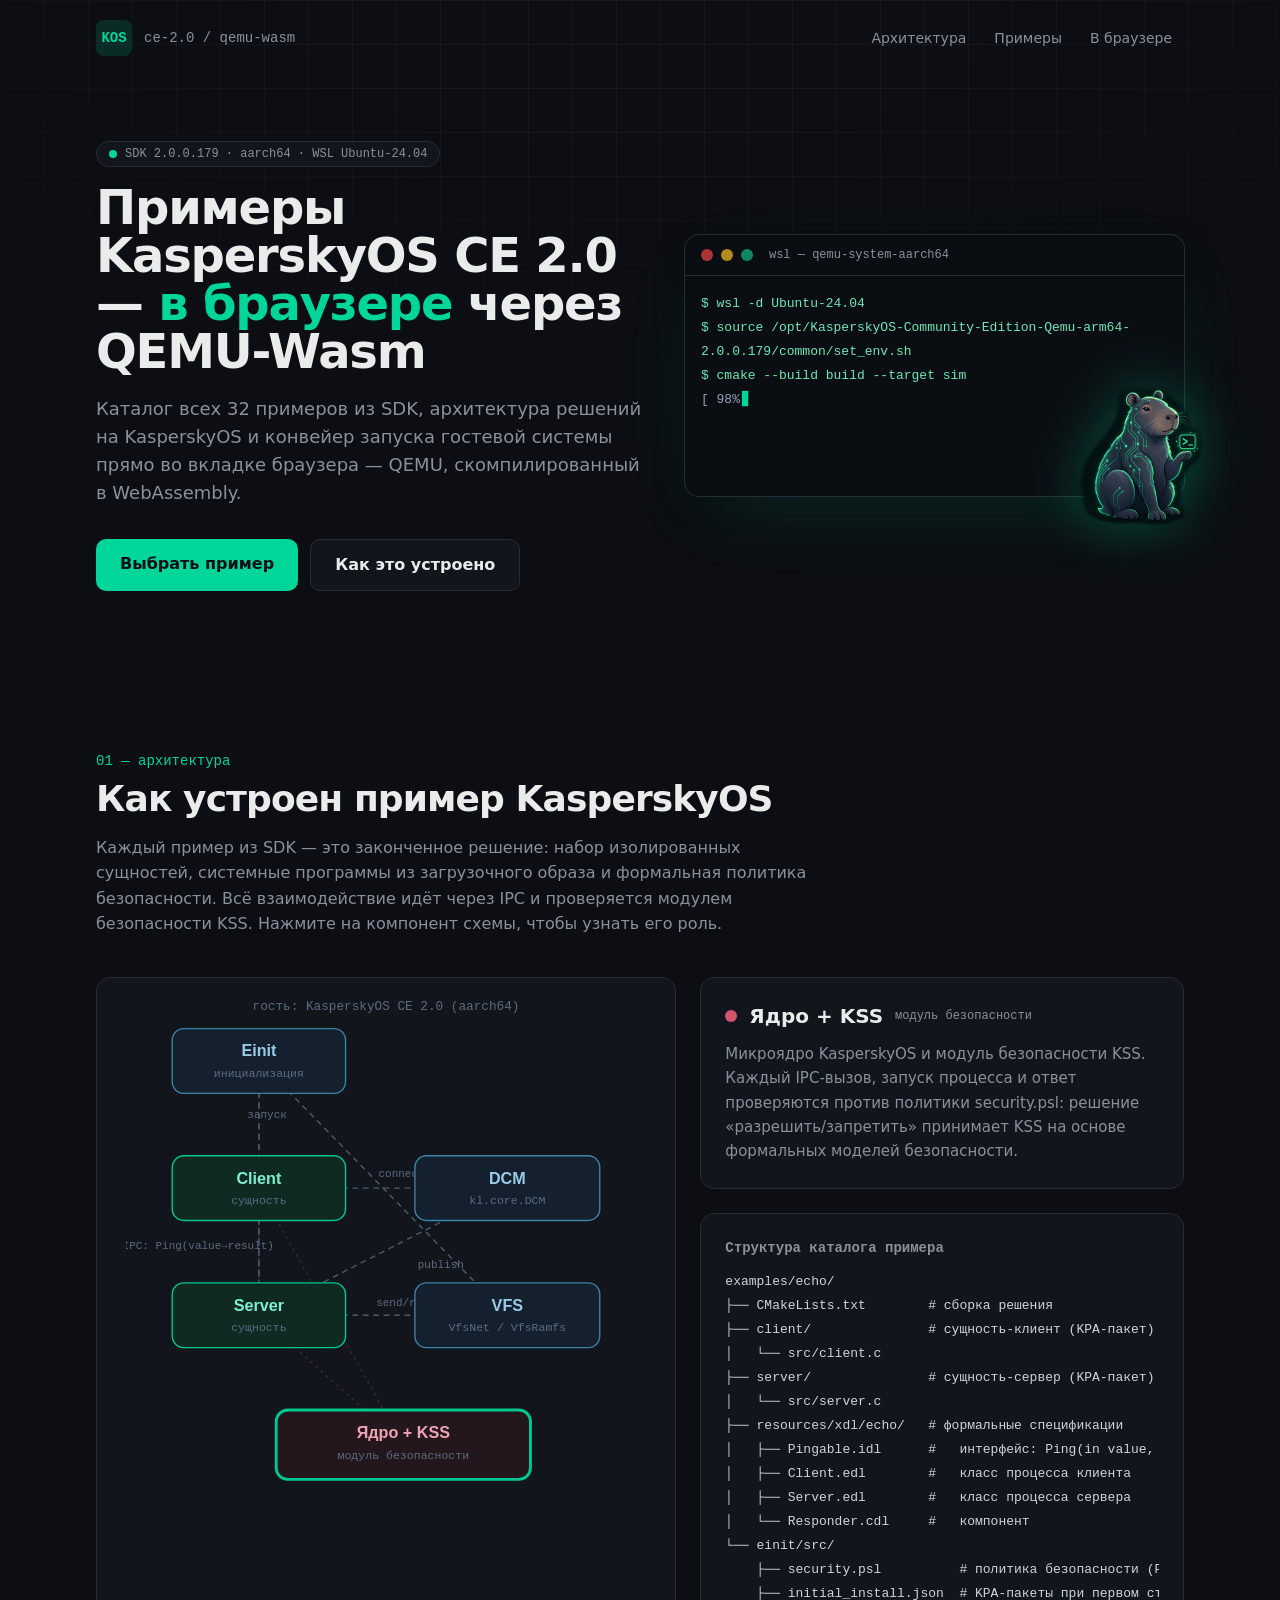
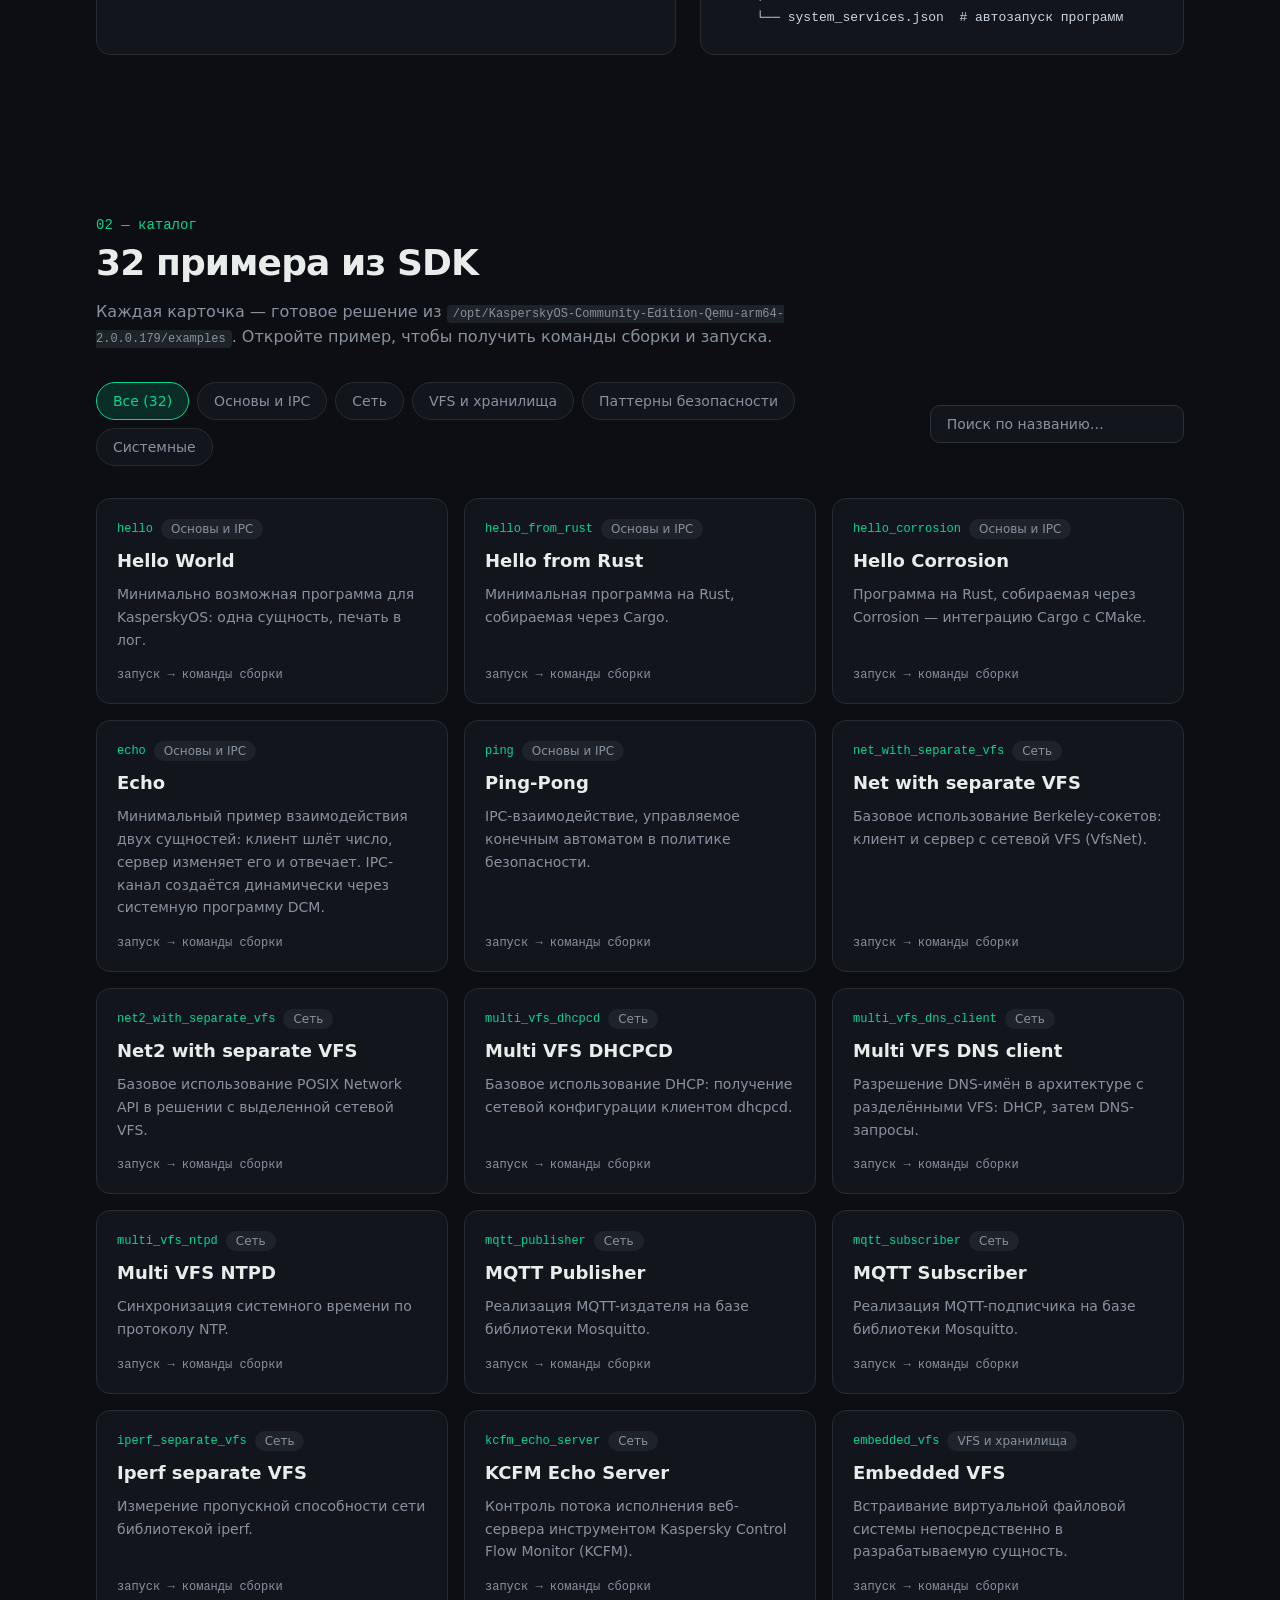
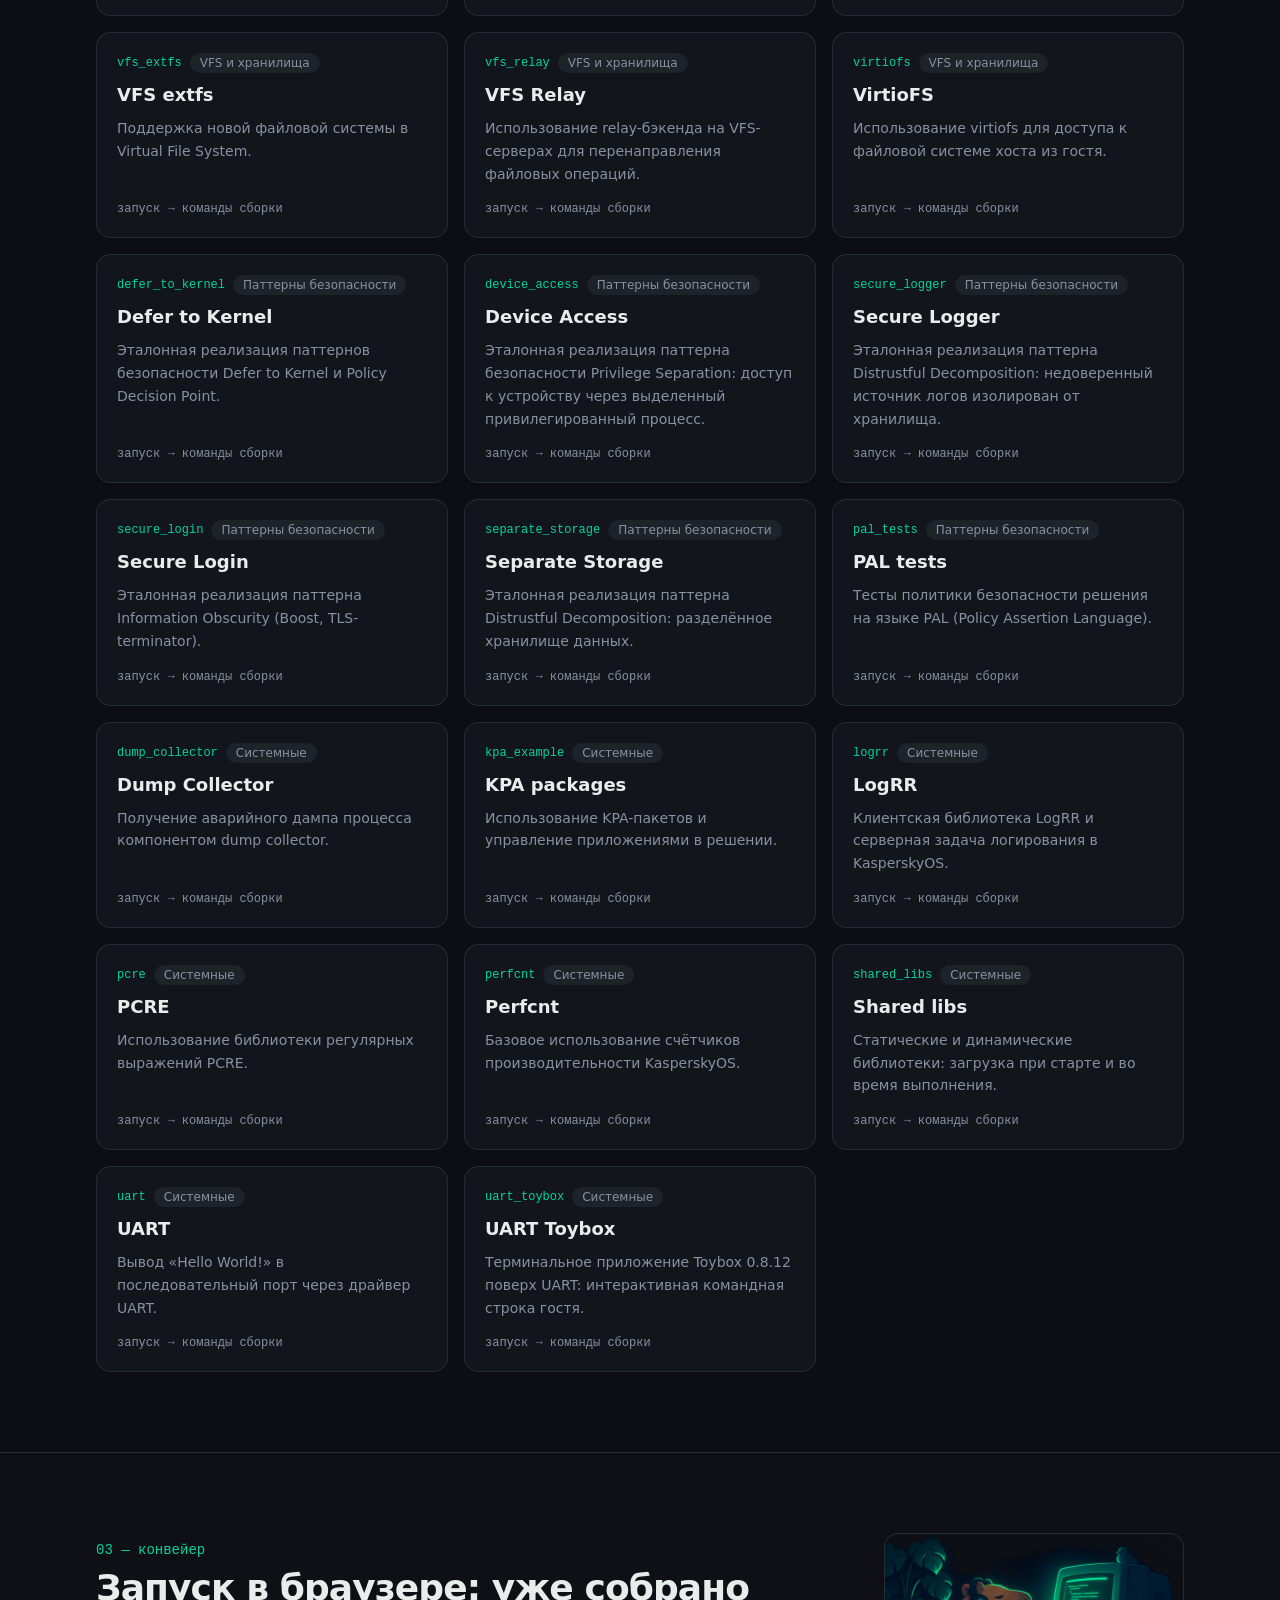
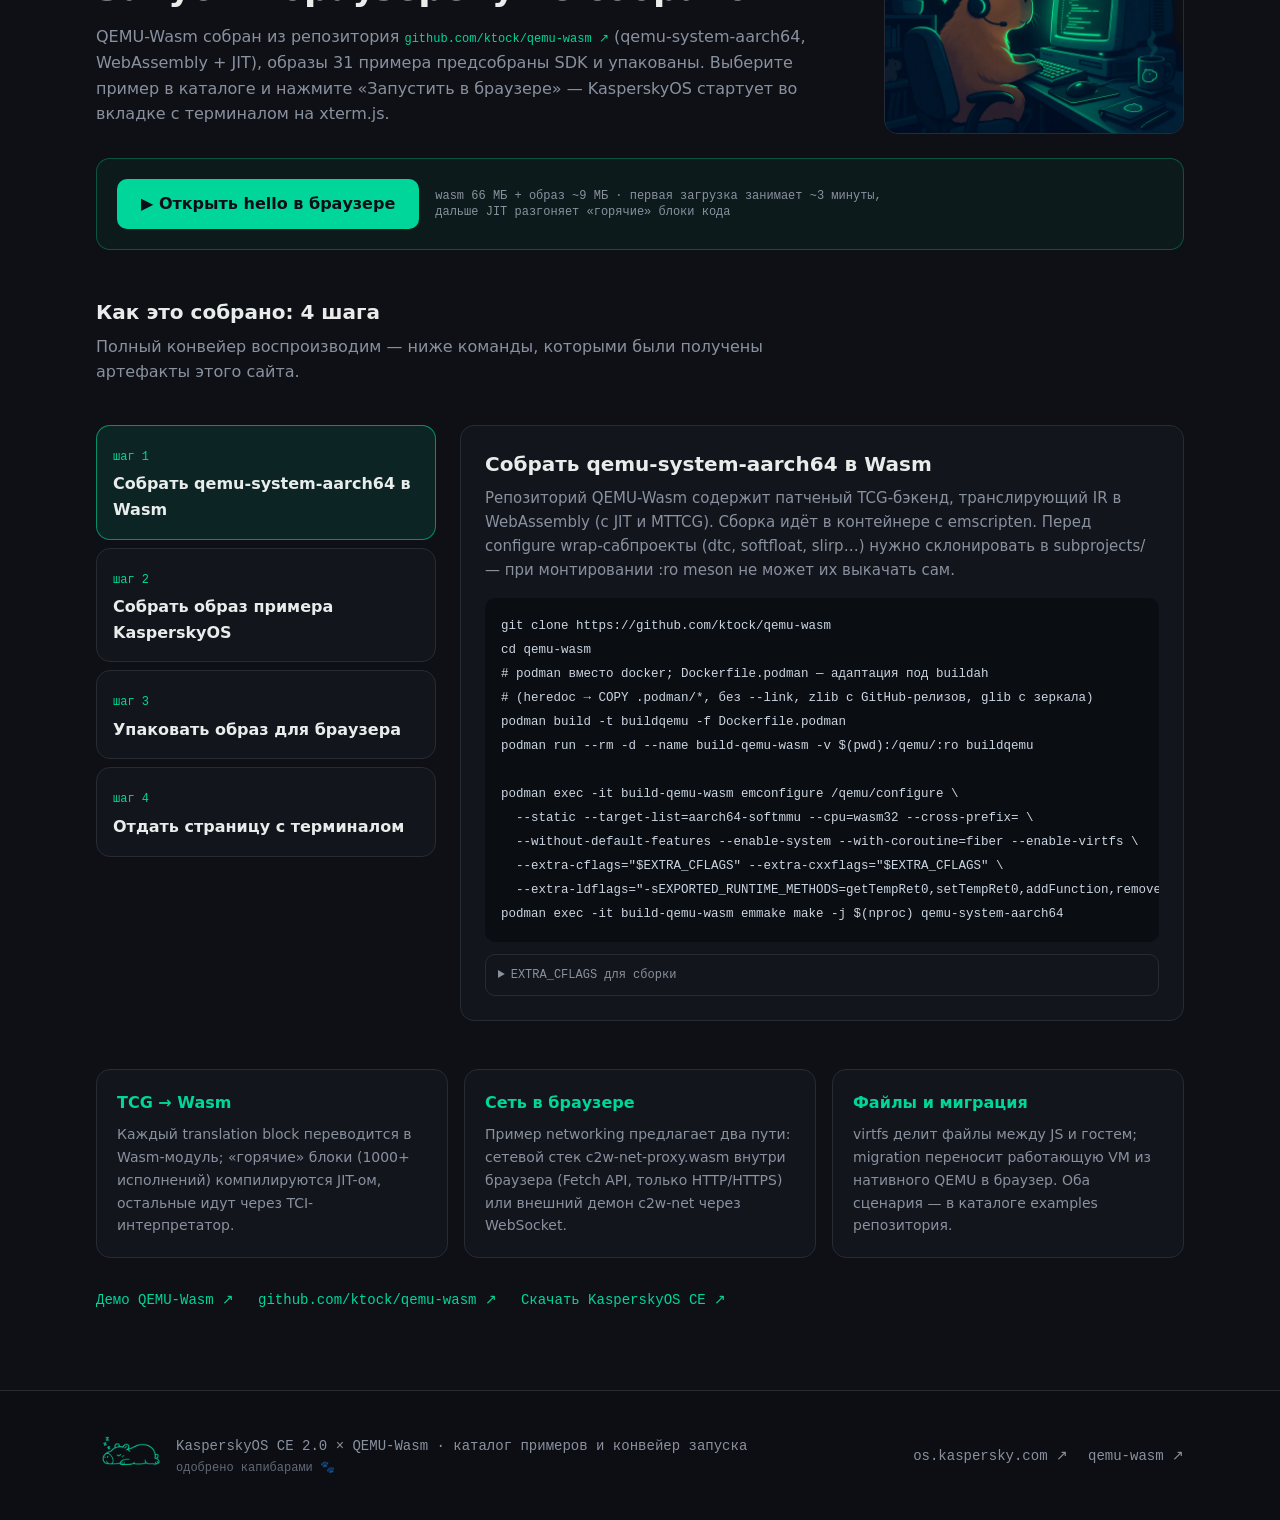
==== commit 13e572e0: "Fix SPA routing on GitHub Pages subpath (match any route)" ====
--- a/index.html
+++ b/index.html
@@ -10,8 +10,8 @@
       rel="stylesheet"
     />
     <title>KasperskyOS CE 2.0 × QEMU-Wasm — запуск примеров в браузере</title>
-    <script type="module" crossorigin src="./assets/index-D-fT-Ady.js"></script>
-    <link rel="stylesheet" crossorigin href="./assets/index-D-sRt_0q.css">
+    <script type="module" crossorigin src="./assets/index-sBIYn4rA.js"></script>
+    <link rel="stylesheet" crossorigin href="./assets/index-U49DLMw3.css">
   </head>
   <body>
     <div id="root"></div>
--- a/assets/index-U49DLMw3.css
+++ b/assets/index-U49DLMw3.css
@@ -0,0 +1 @@
+*,:before,:after{--tw-border-spacing-x: 0;--tw-border-spacing-y: 0;--tw-translate-x: 0;--tw-translate-y: 0;--tw-rotate: 0;--tw-skew-x: 0;--tw-skew-y: 0;--tw-scale-x: 1;--tw-scale-y: 1;--tw-pan-x: ;--tw-pan-y: ;--tw-pinch-zoom: ;--tw-scroll-snap-strictness: proximity;--tw-gradient-from-position: ;--tw-gradient-via-position: ;--tw-gradient-to-position: ;--tw-ordinal: ;--tw-slashed-zero: ;--tw-numeric-figure: ;--tw-numeric-spacing: ;--tw-numeric-fraction: ;--tw-ring-inset: ;--tw-ring-offset-width: 0px;--tw-ring-offset-color: #fff;--tw-ring-color: rgb(59 130 246 / .5);--tw-ring-offset-shadow: 0 0 #0000;--tw-ring-shadow: 0 0 #0000;--tw-shadow: 0 0 #0000;--tw-shadow-colored: 0 0 #0000;--tw-blur: ;--tw-brightness: ;--tw-contrast: ;--tw-grayscale: ;--tw-hue-rotate: ;--tw-invert: ;--tw-saturate: ;--tw-sepia: ;--tw-drop-shadow: ;--tw-backdrop-blur: ;--tw-backdrop-brightness: ;--tw-backdrop-contrast: ;--tw-backdrop-grayscale: ;--tw-backdrop-hue-rotate: ;--tw-backdrop-invert: ;--tw-backdrop-opacity: ;--tw-backdrop-saturate: ;--tw-backdrop-sepia: ;--tw-contain-size: ;--tw-contain-layout: ;--tw-contain-paint: ;--tw-contain-style: }::backdrop{--tw-border-spacing-x: 0;--tw-border-spacing-y: 0;--tw-translate-x: 0;--tw-translate-y: 0;--tw-rotate: 0;--tw-skew-x: 0;--tw-skew-y: 0;--tw-scale-x: 1;--tw-scale-y: 1;--tw-pan-x: ;--tw-pan-y: ;--tw-pinch-zoom: ;--tw-scroll-snap-strictness: proximity;--tw-gradient-from-position: ;--tw-gradient-via-position: ;--tw-gradient-to-position: ;--tw-ordinal: ;--tw-slashed-zero: ;--tw-numeric-figure: ;--tw-numeric-spacing: ;--tw-numeric-fraction: ;--tw-ring-inset: ;--tw-ring-offset-width: 0px;--tw-ring-offset-color: #fff;--tw-ring-color: rgb(59 130 246 / .5);--tw-ring-offset-shadow: 0 0 #0000;--tw-ring-shadow: 0 0 #0000;--tw-shadow: 0 0 #0000;--tw-shadow-colored: 0 0 #0000;--tw-blur: ;--tw-brightness: ;--tw-contrast: ;--tw-grayscale: ;--tw-hue-rotate: ;--tw-invert: ;--tw-saturate: ;--tw-sepia: ;--tw-drop-shadow: ;--tw-backdrop-blur: ;--tw-backdrop-brightness: ;--tw-backdrop-contrast: ;--tw-backdrop-grayscale: ;--tw-backdrop-hue-rotate: ;--tw-backdrop-invert: ;--tw-backdrop-opacity: ;--tw-backdrop-saturate: ;--tw-backdrop-sepia: ;--tw-contain-size: ;--tw-contain-layout: ;--tw-contain-paint: ;--tw-contain-style: }*,:before,:after{box-sizing:border-box;border-width:0;border-style:solid;border-color:#e5e7eb}:before,:after{--tw-content: ""}html,:host{line-height:1.5;-webkit-text-size-adjust:100%;-moz-tab-size:4;-o-tab-size:4;tab-size:4;font-family:ui-sans-serif,system-ui,sans-serif,"Apple Color Emoji","Segoe UI Emoji",Segoe UI Symbol,"Noto Color Emoji";font-feature-settings:normal;font-variation-settings:normal;-webkit-tap-highlight-color:transparent}body{margin:0;line-height:inherit}hr{height:0;color:inherit;border-top-width:1px}abbr:where([title]){-webkit-text-decoration:underline dotted;text-decoration:underline dotted}h1,h2,h3,h4,h5,h6{font-size:inherit;font-weight:inherit}a{color:inherit;text-decoration:inherit}b,strong{font-weight:bolder}code,kbd,samp,pre{font-family:ui-monospace,SFMono-Regular,Menlo,Monaco,Consolas,Liberation Mono,Courier New,monospace;font-feature-settings:normal;font-variation-settings:normal;font-size:1em}small{font-size:80%}sub,sup{font-size:75%;line-height:0;position:relative;vertical-align:baseline}sub{bottom:-.25em}sup{top:-.5em}table{text-indent:0;border-color:inherit;border-collapse:collapse}button,input,optgroup,select,textarea{font-family:inherit;font-feature-settings:inherit;font-variation-settings:inherit;font-size:100%;font-weight:inherit;line-height:inherit;letter-spacing:inherit;color:inherit;margin:0;padding:0}button,select{text-transform:none}button,input:where([type=button]),input:where([type=reset]),input:where([type=submit]){-webkit-appearance:button;background-color:transparent;background-image:none}:-moz-focusring{outline:auto}:-moz-ui-invalid{box-shadow:none}progress{vertical-align:baseline}::-webkit-inner-spin-button,::-webkit-outer-spin-button{height:auto}[type=search]{-webkit-appearance:textfield;outline-offset:-2px}::-webkit-search-decoration{-webkit-appearance:none}::-webkit-file-upload-button{-webkit-appearance:button;font:inherit}summary{display:list-item}blockquote,dl,dd,h1,h2,h3,h4,h5,h6,hr,figure,p,pre{margin:0}fieldset{margin:0;padding:0}legend{padding:0}ol,ul,menu{list-style:none;margin:0;padding:0}dialog{padding:0}textarea{resize:vertical}input::-moz-placeholder,textarea::-moz-placeholder{opacity:1;color:#9ca3af}input::placeholder,textarea::placeholder{opacity:1;color:#9ca3af}button,[role=button]{cursor:pointer}:disabled{cursor:default}img,svg,video,canvas,audio,iframe,embed,object{display:block;vertical-align:middle}img,video{max-width:100%;height:auto}[hidden]:where(:not([hidden=until-found])){display:none}:root{--background: 220 24% 6%;--foreground: 150 14% 92%;--card: 220 20% 9%;--card-foreground: 150 14% 92%;--popover: 220 22% 8%;--popover-foreground: 150 14% 92%;--primary: 163 100% 42%;--primary-foreground: 220 30% 6%;--secondary: 219 16% 14%;--secondary-foreground: 150 14% 92%;--muted: 219 16% 14%;--muted-foreground: 218 10% 58%;--accent: 163 90% 40%;--accent-foreground: 220 30% 6%;--destructive: 0 72% 51%;--destructive-foreground: 0 0% 98%;--border: 218 14% 18%;--input: 218 14% 20%;--ring: 163 100% 42%;--radius: .625rem}*{border-color:hsl(var(--border))}html{scroll-behavior:smooth}body{background-color:hsl(var(--background));color:hsl(var(--foreground));font-family:Space Grotesk,Segoe UI,system-ui,sans-serif;font-size:16px;line-height:1.6}code,pre,.font-mono{font-family:JetBrains Mono,ui-monospace,Cascadia Code,Consolas,monospace}:focus-visible{outline:2px solid hsl(var(--ring));outline-offset:2px;border-radius:4px}.sr-only{position:absolute;width:1px;height:1px;padding:0;margin:-1px;overflow:hidden;clip:rect(0,0,0,0);white-space:nowrap;border-width:0}.pointer-events-none{pointer-events:none}.visible{visibility:visible}.invisible{visibility:hidden}.static{position:static}.fixed{position:fixed}.absolute{position:absolute}.relative{position:relative}.inset-0{inset:0}.inset-x-0{left:0;right:0}.inset-y-0{top:0;bottom:0}.-bottom-10{bottom:-2.5rem}.-bottom-12{bottom:-3rem}.-left-12{left:-3rem}.-right-12{right:-3rem}.-right-4{right:-1rem}.-top-12{top:-3rem}.bottom-0{bottom:0}.left-0{left:0}.left-1\/2{left:50%}.left-2{left:.5rem}.left-\[50\%\]{left:50%}.right-0{right:0}.right-1{right:.25rem}.right-2{right:.5rem}.right-3{right:.75rem}.right-4{right:1rem}.top-0{top:0}.top-1\.5{top:.375rem}.top-1\/2{top:50%}.top-3\.5{top:.875rem}.top-4{top:1rem}.top-\[1px\]{top:1px}.top-\[50\%\]{top:50%}.top-\[60\%\]{top:60%}.top-full{top:100%}.isolate{isolation:isolate}.z-10{z-index:10}.z-20{z-index:20}.z-50{z-index:50}.z-\[1\]{z-index:1}.order-first{order:-9999}.order-last{order:9999}.col-start-2{grid-column-start:2}.row-span-2{grid-row:span 2 / span 2}.row-start-1{grid-row-start:1}.\!m-0{margin:0!important}.-mx-1{margin-left:-.25rem;margin-right:-.25rem}.-my-2{margin-top:-.5rem;margin-bottom:-.5rem}.mx-2{margin-left:.5rem;margin-right:.5rem}.mx-3\.5{margin-left:.875rem;margin-right:.875rem}.mx-auto{margin-left:auto;margin-right:auto}.my-0{margin-top:0;margin-bottom:0}.my-0\.5{margin-top:.125rem;margin-bottom:.125rem}.my-1{margin-top:.25rem;margin-bottom:.25rem}.-ml-4{margin-left:-1rem}.-mt-4{margin-top:-1rem}.mb-2{margin-bottom:.5rem}.mb-3{margin-bottom:.75rem}.mb-4{margin-bottom:1rem}.ml-1{margin-left:.25rem}.ml-2{margin-left:.5rem}.ml-4{margin-left:1rem}.ml-auto{margin-left:auto}.mt-1{margin-top:.25rem}.mt-1\.5{margin-top:.375rem}.mt-10{margin-top:2.5rem}.mt-12{margin-top:3rem}.mt-2{margin-top:.5rem}.mt-3{margin-top:.75rem}.mt-4{margin-top:1rem}.mt-5{margin-top:1.25rem}.mt-6{margin-top:1.5rem}.mt-8{margin-top:2rem}.mt-auto{margin-top:auto}.line-clamp-1{overflow:hidden;display:-webkit-box;-webkit-box-orient:vertical;-webkit-line-clamp:1}.line-clamp-2{overflow:hidden;display:-webkit-box;-webkit-box-orient:vertical;-webkit-line-clamp:2}.block{display:block}.flex{display:flex}.inline-flex{display:inline-flex}.table{display:table}.table-caption{display:table-caption}.table-cell{display:table-cell}.table-row{display:table-row}.grid{display:grid}.hidden{display:none}.aspect-square{aspect-ratio:1 / 1}.aspect-video{aspect-ratio:16 / 9}.size-10{width:2.5rem;height:2.5rem}.size-2{width:.5rem;height:.5rem}.size-2\.5{width:.625rem;height:.625rem}.size-3{width:.75rem;height:.75rem}.size-3\.5{width:.875rem;height:.875rem}.size-4{width:1rem;height:1rem}.size-6{width:1.5rem;height:1.5rem}.size-7{width:1.75rem;height:1.75rem}.size-8{width:2rem;height:2rem}.size-9{width:2.25rem;height:2.25rem}.size-auto{width:auto;height:auto}.size-full{width:100%;height:100%}.h-1\.5{height:.375rem}.h-10{height:2.5rem}.h-12{height:3rem}.h-2{height:.5rem}.h-2\.5{height:.625rem}.h-3{height:.75rem}.h-4{height:1rem}.h-5{height:1.25rem}.h-6{height:1.5rem}.h-7{height:1.75rem}.h-8{height:2rem}.h-9{height:2.25rem}.h-\[1\.15rem\]{height:1.15rem}.h-\[calc\(100\%-1px\)\]{height:calc(100% - 1px)}.h-\[var\(--radix-navigation-menu-viewport-height\)\]{height:var(--radix-navigation-menu-viewport-height)}.h-\[var\(--radix-select-trigger-height\)\]{height:var(--radix-select-trigger-height)}.h-auto{height:auto}.h-full{height:100%}.h-px{height:1px}.h-svh{height:100svh}.max-h-\[300px\]{max-height:300px}.max-h-\[85vh\]{max-height:85vh}.min-h-0{min-height:0px}.min-h-16{min-height:4rem}.min-h-4{min-height:1rem}.min-h-\[100dvh\]{min-height:100dvh}.min-h-\[220px\]{min-height:220px}.min-h-svh{min-height:100svh}.w-0{width:0px}.w-1{width:.25rem}.w-16{width:4rem}.w-2{width:.5rem}.w-2\.5{width:.625rem}.w-28{width:7rem}.w-3{width:.75rem}.w-3\/4{width:75%}.w-4{width:1rem}.w-5{width:1.25rem}.w-64{width:16rem}.w-72{width:18rem}.w-8{width:2rem}.w-9{width:2.25rem}.w-\[100px\]{width:100px}.w-auto{width:auto}.w-fit{width:-moz-fit-content;width:fit-content}.w-full{width:100%}.w-max{width:-moz-max-content;width:max-content}.w-px{width:1px}.min-w-0{min-width:0px}.min-w-10{min-width:2.5rem}.min-w-5{min-width:1.25rem}.min-w-8{min-width:2rem}.min-w-9{min-width:2.25rem}.min-w-\[12rem\]{min-width:12rem}.min-w-\[380px\]{min-width:380px}.min-w-\[8rem\]{min-width:8rem}.min-w-\[var\(--radix-select-trigger-width\)\]{min-width:var(--radix-select-trigger-width)}.max-w-2xl{max-width:42rem}.max-w-6xl{max-width:72rem}.max-w-\[300px\]{max-width:300px}.max-w-\[520px\]{max-width:520px}.max-w-\[65ch\]{max-width:65ch}.max-w-\[70ch\]{max-width:70ch}.max-w-\[calc\(100\%-2rem\)\]{max-width:calc(100% - 2rem)}.max-w-max{max-width:-moz-max-content;max-width:max-content}.max-w-sm{max-width:24rem}.flex-1{flex:1 1 0%}.shrink-0{flex-shrink:0}.grow{flex-grow:1}.grow-0{flex-grow:0}.basis-full{flex-basis:100%}.caption-bottom{caption-side:bottom}.border-collapse{border-collapse:collapse}.-translate-x-1\/2{--tw-translate-x: -50%;transform:translate(var(--tw-translate-x),var(--tw-translate-y)) rotate(var(--tw-rotate)) skew(var(--tw-skew-x)) skewY(var(--tw-skew-y)) scaleX(var(--tw-scale-x)) scaleY(var(--tw-scale-y))}.-translate-x-px{--tw-translate-x: -1px;transform:translate(var(--tw-translate-x),var(--tw-translate-y)) rotate(var(--tw-rotate)) skew(var(--tw-skew-x)) skewY(var(--tw-skew-y)) scaleX(var(--tw-scale-x)) scaleY(var(--tw-scale-y))}.-translate-y-1\/2{--tw-translate-y: -50%;transform:translate(var(--tw-translate-x),var(--tw-translate-y)) rotate(var(--tw-rotate)) skew(var(--tw-skew-x)) skewY(var(--tw-skew-y)) scaleX(var(--tw-scale-x)) scaleY(var(--tw-scale-y))}.translate-x-\[-50\%\]{--tw-translate-x: -50%;transform:translate(var(--tw-translate-x),var(--tw-translate-y)) rotate(var(--tw-rotate)) skew(var(--tw-skew-x)) skewY(var(--tw-skew-y)) scaleX(var(--tw-scale-x)) scaleY(var(--tw-scale-y))}.translate-x-px{--tw-translate-x: 1px;transform:translate(var(--tw-translate-x),var(--tw-translate-y)) rotate(var(--tw-rotate)) skew(var(--tw-skew-x)) skewY(var(--tw-skew-y)) scaleX(var(--tw-scale-x)) scaleY(var(--tw-scale-y))}.translate-y-0\.5{--tw-translate-y: .125rem;transform:translate(var(--tw-translate-x),var(--tw-translate-y)) rotate(var(--tw-rotate)) skew(var(--tw-skew-x)) skewY(var(--tw-skew-y)) scaleX(var(--tw-scale-x)) scaleY(var(--tw-scale-y))}.translate-y-\[-50\%\]{--tw-translate-y: -50%;transform:translate(var(--tw-translate-x),var(--tw-translate-y)) rotate(var(--tw-rotate)) skew(var(--tw-skew-x)) skewY(var(--tw-skew-y)) scaleX(var(--tw-scale-x)) scaleY(var(--tw-scale-y))}.translate-y-\[calc\(-50\%_-_2px\)\]{--tw-translate-y: calc(-50% - 2px) ;transform:translate(var(--tw-translate-x),var(--tw-translate-y)) rotate(var(--tw-rotate)) skew(var(--tw-skew-x)) skewY(var(--tw-skew-y)) scaleX(var(--tw-scale-x)) scaleY(var(--tw-scale-y))}.rotate-45{--tw-rotate: 45deg;transform:translate(var(--tw-translate-x),var(--tw-translate-y)) rotate(var(--tw-rotate)) skew(var(--tw-skew-x)) skewY(var(--tw-skew-y)) scaleX(var(--tw-scale-x)) scaleY(var(--tw-scale-y))}.rotate-90{--tw-rotate: 90deg;transform:translate(var(--tw-translate-x),var(--tw-translate-y)) rotate(var(--tw-rotate)) skew(var(--tw-skew-x)) skewY(var(--tw-skew-y)) scaleX(var(--tw-scale-x)) scaleY(var(--tw-scale-y))}.transform{transform:translate(var(--tw-translate-x),var(--tw-translate-y)) rotate(var(--tw-rotate)) skew(var(--tw-skew-x)) skewY(var(--tw-skew-y)) scaleX(var(--tw-scale-x)) scaleY(var(--tw-scale-y))}@keyframes caret-blink{0%,70%,to{opacity:1}20%,50%{opacity:0}}.animate-caret-blink{animation:caret-blink 1.25s ease-out infinite}@keyframes pulse{50%{opacity:.5}}.animate-pulse{animation:pulse 2s cubic-bezier(.4,0,.6,1) infinite}@keyframes spin{to{transform:rotate(360deg)}}.animate-spin{animation:spin 1s linear infinite}.cursor-default{cursor:default}.cursor-pointer{cursor:pointer}.cursor-text{cursor:text}.touch-none{touch-action:none}.select-none{-webkit-user-select:none;-moz-user-select:none;user-select:none}.resize-none{resize:none}.scroll-my-1{scroll-margin-top:.25rem;scroll-margin-bottom:.25rem}.scroll-mt-20{scroll-margin-top:5rem}.scroll-py-1{scroll-padding-top:.25rem;scroll-padding-bottom:.25rem}.list-disc{list-style-type:disc}.list-none{list-style-type:none}.auto-rows-min{grid-auto-rows:min-content}.grid-cols-\[0_1fr\]{grid-template-columns:0 1fr}.grid-rows-\[auto_auto\]{grid-template-rows:auto auto}.flex-row{flex-direction:row}.flex-col{flex-direction:column}.flex-col-reverse{flex-direction:column-reverse}.flex-wrap{flex-wrap:wrap}.place-content-center{place-content:center}.items-start{align-items:flex-start}.items-end{align-items:flex-end}.items-center{align-items:center}.items-stretch{align-items:stretch}.justify-start{justify-content:flex-start}.justify-center{justify-content:center}.justify-between{justify-content:space-between}.justify-items-start{justify-items:start}.gap-0\.5{gap:.125rem}.gap-1{gap:.25rem}.gap-1\.5{gap:.375rem}.gap-10{gap:2.5rem}.gap-2{gap:.5rem}.gap-2\.5{gap:.625rem}.gap-3{gap:.75rem}.gap-4{gap:1rem}.gap-5{gap:1.25rem}.gap-6{gap:1.5rem}.gap-7{gap:1.75rem}.gap-8{gap:2rem}.gap-\[--spacing\(var\(--gap\)\)\]{gap:var(--spacing(var(--gap)))}.gap-x-6{-moz-column-gap:1.5rem;column-gap:1.5rem}.gap-y-0\.5{row-gap:.125rem}.gap-y-2{row-gap:.5rem}.self-start{align-self:flex-start}.self-center{align-self:center}.self-stretch{align-self:stretch}.justify-self-end{justify-self:end}.overflow-auto{overflow:auto}.overflow-hidden{overflow:hidden}.overflow-x-auto{overflow-x:auto}.overflow-y-auto{overflow-y:auto}.overflow-x-hidden{overflow-x:hidden}.whitespace-nowrap{white-space:nowrap}.text-balance{text-wrap:balance}.break-words{overflow-wrap:break-word}.rounded{border-radius:.25rem}.rounded-\[2px\]{border-radius:2px}.rounded-\[4px\]{border-radius:4px}.rounded-\[calc\(var\(--radius\)-5px\)\]{border-radius:calc(var(--radius) - 5px)}.rounded-\[inherit\]{border-radius:inherit}.rounded-full{border-radius:9999px}.rounded-lg{border-radius:var(--radius)}.rounded-md{border-radius:calc(var(--radius) - 2px)}.rounded-none{border-radius:0}.rounded-sm{border-radius:calc(var(--radius) - 4px)}.rounded-xl{border-radius:calc(var(--radius) + 4px)}.rounded-xs{border-radius:calc(var(--radius) - 6px)}.rounded-l-md{border-top-left-radius:calc(var(--radius) - 2px);border-bottom-left-radius:calc(var(--radius) - 2px)}.rounded-r-md{border-top-right-radius:calc(var(--radius) - 2px);border-bottom-right-radius:calc(var(--radius) - 2px)}.rounded-tl-sm{border-top-left-radius:calc(var(--radius) - 4px)}.border{border-width:1px}.border-0{border-width:0px}.border-\[1\.5px\]{border-width:1.5px}.border-y{border-top-width:1px;border-bottom-width:1px}.border-b{border-bottom-width:1px}.border-l{border-left-width:1px}.border-r{border-right-width:1px}.border-t{border-top-width:1px}.border-dashed{border-style:dashed}.border-amber-500\/30{border-color:#f59e0b4d}.border-border{border-color:hsl(var(--border))}.border-border\/50{border-color:hsl(var(--border) / .5)}.border-input{border-color:hsl(var(--input))}.border-primary{border-color:hsl(var(--primary))}.border-primary\/30{border-color:hsl(var(--primary) / .3)}.border-primary\/60{border-color:hsl(var(--primary) / .6)}.border-sidebar-border{border-color:hsl(var(--sidebar-border))}.border-transparent{border-color:transparent}.border-l-transparent{border-left-color:transparent}.border-t-transparent{border-top-color:transparent}.bg-\[\#0a0e13\]{--tw-bg-opacity: 1;background-color:rgb(10 14 19 / var(--tw-bg-opacity, 1))}.bg-accent{background-color:hsl(var(--accent))}.bg-amber-400\/70{background-color:#fbbf24b3}.bg-amber-500\/10{background-color:#f59e0b1a}.bg-background{background-color:hsl(var(--background))}.bg-black\/50{background-color:#00000080}.bg-black\/70{background-color:#000000b3}.bg-border{background-color:hsl(var(--border))}.bg-card{background-color:hsl(var(--card))}.bg-card\/40{background-color:hsl(var(--card) / .4)}.bg-destructive{--tw-bg-opacity: 1;background-color:hsl(var(--destructive) / var(--tw-bg-opacity, 1))}.bg-emerald-500\/70{background-color:#10b981b3}.bg-foreground{background-color:hsl(var(--foreground))}.bg-input{background-color:hsl(var(--input))}.bg-muted{background-color:hsl(var(--muted))}.bg-muted\/50{background-color:hsl(var(--muted) / .5)}.bg-popover{background-color:hsl(var(--popover))}.bg-primary{background-color:hsl(var(--primary))}.bg-primary\/10{background-color:hsl(var(--primary) / .1)}.bg-primary\/15{background-color:hsl(var(--primary) / .15)}.bg-primary\/20{background-color:hsl(var(--primary) / .2)}.bg-primary\/5{background-color:hsl(var(--primary) / .05)}.bg-red-500\/70{background-color:#ef4444b3}.bg-secondary{background-color:hsl(var(--secondary))}.bg-sidebar{background-color:hsl(var(--sidebar-background))}.bg-sidebar-border{background-color:hsl(var(--sidebar-border))}.bg-transparent{background-color:transparent}.bg-white{--tw-bg-opacity: 1;background-color:rgb(255 255 255 / var(--tw-bg-opacity, 1))}.fill-current{fill:currentColor}.fill-foreground{fill:hsl(var(--foreground))}.fill-primary{fill:hsl(var(--primary))}.p-0{padding:0}.p-1{padding:.25rem}.p-2{padding:.5rem}.p-3{padding:.75rem}.p-4{padding:1rem}.p-5{padding:1.25rem}.p-6{padding:1.5rem}.p-\[3px\]{padding:3px}.p-px{padding:1px}.px-1{padding-left:.25rem;padding-right:.25rem}.px-1\.5{padding-left:.375rem;padding-right:.375rem}.px-2{padding-left:.5rem;padding-right:.5rem}.px-2\.5{padding-left:.625rem;padding-right:.625rem}.px-3{padding-left:.75rem;padding-right:.75rem}.px-4{padding-left:1rem;padding-right:1rem}.px-6{padding-left:1.5rem;padding-right:1.5rem}.py-0\.5{padding-top:.125rem;padding-bottom:.125rem}.py-1{padding-top:.25rem;padding-bottom:.25rem}.py-1\.5{padding-top:.375rem;padding-bottom:.375rem}.py-10{padding-top:2.5rem;padding-bottom:2.5rem}.py-2{padding-top:.5rem;padding-bottom:.5rem}.py-20{padding-top:5rem;padding-bottom:5rem}.py-3{padding-top:.75rem;padding-bottom:.75rem}.py-4{padding-top:1rem;padding-bottom:1rem}.py-5{padding-top:1.25rem;padding-bottom:1.25rem}.py-6{padding-top:1.5rem;padding-bottom:1.5rem}.pb-20{padding-bottom:5rem}.pb-3{padding-bottom:.75rem}.pb-4{padding-bottom:1rem}.pl-2{padding-left:.5rem}.pl-3{padding-left:.75rem}.pl-4{padding-left:1rem}.pl-8{padding-left:2rem}.pr-1{padding-right:.25rem}.pr-2{padding-right:.5rem}.pr-2\.5{padding-right:.625rem}.pr-3{padding-right:.75rem}.pr-8{padding-right:2rem}.pt-0{padding-top:0}.pt-10{padding-top:2.5rem}.pt-3{padding-top:.75rem}.pt-4{padding-top:1rem}.text-left{text-align:left}.text-center{text-align:center}.align-middle{vertical-align:middle}.font-mono{font-family:ui-monospace,SFMono-Regular,Menlo,Monaco,Consolas,Liberation Mono,Courier New,monospace}.font-sans{font-family:ui-sans-serif,system-ui,sans-serif,"Apple Color Emoji","Segoe UI Emoji",Segoe UI Symbol,"Noto Color Emoji"}.text-2xl{font-size:1.5rem;line-height:2rem}.text-3xl{font-size:1.875rem;line-height:2.25rem}.text-4xl{font-size:2.25rem;line-height:2.5rem}.text-\[0\.8rem\]{font-size:.8rem}.text-\[11\.5px\]{font-size:11.5px}.text-\[12\.5px\]{font-size:12.5px}.text-\[13px\]{font-size:13px}.text-\[15px\]{font-size:15px}.text-base{font-size:1rem;line-height:1.5rem}.text-lg{font-size:1.125rem;line-height:1.75rem}.text-sm{font-size:.875rem;line-height:1.25rem}.text-sm\/relaxed{font-size:.875rem;line-height:1.625}.text-xl{font-size:1.25rem;line-height:1.75rem}.text-xs{font-size:.75rem;line-height:1rem}.font-bold{font-weight:700}.font-medium{font-weight:500}.font-normal{font-weight:400}.font-semibold{font-weight:600}.tabular-nums{--tw-numeric-spacing: tabular-nums;font-variant-numeric:var(--tw-ordinal) var(--tw-slashed-zero) var(--tw-numeric-figure) var(--tw-numeric-spacing) var(--tw-numeric-fraction)}.leading-5{line-height:1.25rem}.leading-6{line-height:1.5rem}.leading-none{line-height:1}.leading-normal{line-height:1.5}.leading-relaxed{line-height:1.625}.leading-snug{line-height:1.375}.leading-tight{line-height:1.25}.tracking-tight{letter-spacing:-.025em}.tracking-widest{letter-spacing:.1em}.text-accent-foreground{color:hsl(var(--accent-foreground))}.text-amber-200{--tw-text-opacity: 1;color:rgb(253 230 138 / var(--tw-text-opacity, 1))}.text-background{color:hsl(var(--background))}.text-card-foreground{color:hsl(var(--card-foreground))}.text-current{color:currentColor}.text-destructive{--tw-text-opacity: 1;color:hsl(var(--destructive) / var(--tw-text-opacity, 1))}.text-emerald-300{--tw-text-opacity: 1;color:rgb(110 231 183 / var(--tw-text-opacity, 1))}.text-emerald-400{--tw-text-opacity: 1;color:rgb(52 211 153 / var(--tw-text-opacity, 1))}.text-foreground{color:hsl(var(--foreground))}.text-muted-foreground{color:hsl(var(--muted-foreground))}.text-popover-foreground{color:hsl(var(--popover-foreground))}.text-primary{color:hsl(var(--primary))}.text-primary-foreground{color:hsl(var(--primary-foreground))}.text-secondary-foreground{color:hsl(var(--secondary-foreground))}.text-sidebar-foreground{color:hsl(var(--sidebar-foreground))}.text-sidebar-foreground\/70{color:hsl(var(--sidebar-foreground) / .7)}.text-slate-300{--tw-text-opacity: 1;color:rgb(203 213 225 / var(--tw-text-opacity, 1))}.text-slate-400{--tw-text-opacity: 1;color:rgb(148 163 184 / var(--tw-text-opacity, 1))}.text-white{--tw-text-opacity: 1;color:rgb(255 255 255 / var(--tw-text-opacity, 1))}.underline-offset-4{text-underline-offset:4px}.opacity-0{opacity:0}.opacity-50{opacity:.5}.opacity-70{opacity:.7}.shadow{--tw-shadow: 0 1px 3px 0 rgb(0 0 0 / .1), 0 1px 2px -1px rgb(0 0 0 / .1);--tw-shadow-colored: 0 1px 3px 0 var(--tw-shadow-color), 0 1px 2px -1px var(--tw-shadow-color);box-shadow:var(--tw-ring-offset-shadow, 0 0 #0000),var(--tw-ring-shadow, 0 0 #0000),var(--tw-shadow)}.shadow-\[0_0_0_1px_hsl\(var\(--sidebar-border\)\)\]{--tw-shadow: 0 0 0 1px hsl(var(--sidebar-border));--tw-shadow-colored: 0 0 0 1px var(--tw-shadow-color);box-shadow:var(--tw-ring-offset-shadow, 0 0 #0000),var(--tw-ring-shadow, 0 0 #0000),var(--tw-shadow)}.shadow-lg{--tw-shadow: 0 10px 15px -3px rgb(0 0 0 / .1), 0 4px 6px -4px rgb(0 0 0 / .1);--tw-shadow-colored: 0 10px 15px -3px var(--tw-shadow-color), 0 4px 6px -4px var(--tw-shadow-color);box-shadow:var(--tw-ring-offset-shadow, 0 0 #0000),var(--tw-ring-shadow, 0 0 #0000),var(--tw-shadow)}.shadow-md{--tw-shadow: 0 4px 6px -1px rgb(0 0 0 / .1), 0 2px 4px -2px rgb(0 0 0 / .1);--tw-shadow-colored: 0 4px 6px -1px var(--tw-shadow-color), 0 2px 4px -2px var(--tw-shadow-color);box-shadow:var(--tw-ring-offset-shadow, 0 0 #0000),var(--tw-ring-shadow, 0 0 #0000),var(--tw-shadow)}.shadow-none{--tw-shadow: 0 0 #0000;--tw-shadow-colored: 0 0 #0000;box-shadow:var(--tw-ring-offset-shadow, 0 0 #0000),var(--tw-ring-shadow, 0 0 #0000),var(--tw-shadow)}.shadow-sm{--tw-shadow: 0 1px 2px 0 rgb(0 0 0 / .05);--tw-shadow-colored: 0 1px 2px 0 var(--tw-shadow-color);box-shadow:var(--tw-ring-offset-shadow, 0 0 #0000),var(--tw-ring-shadow, 0 0 #0000),var(--tw-shadow)}.shadow-xl{--tw-shadow: 0 20px 25px -5px rgb(0 0 0 / .1), 0 8px 10px -6px rgb(0 0 0 / .1);--tw-shadow-colored: 0 20px 25px -5px var(--tw-shadow-color), 0 8px 10px -6px var(--tw-shadow-color);box-shadow:var(--tw-ring-offset-shadow, 0 0 #0000),var(--tw-ring-shadow, 0 0 #0000),var(--tw-shadow)}.shadow-xs{--tw-shadow: 0 1px 2px 0 rgb(0 0 0 / .05);--tw-shadow-colored: 0 1px 2px 0 var(--tw-shadow-color);box-shadow:var(--tw-ring-offset-shadow, 0 0 #0000),var(--tw-ring-shadow, 0 0 #0000),var(--tw-shadow)}.outline-none{outline:2px solid transparent;outline-offset:2px}.outline{outline-style:solid}.ring-0{--tw-ring-offset-shadow: var(--tw-ring-inset) 0 0 0 var(--tw-ring-offset-width) var(--tw-ring-offset-color);--tw-ring-shadow: var(--tw-ring-inset) 0 0 0 calc(0px + var(--tw-ring-offset-width)) var(--tw-ring-color);box-shadow:var(--tw-ring-offset-shadow),var(--tw-ring-shadow),var(--tw-shadow, 0 0 #0000)}.ring-ring\/50{--tw-ring-color: hsl(var(--ring) / .5)}.ring-sidebar-ring{--tw-ring-color: hsl(var(--sidebar-ring))}.ring-offset-background{--tw-ring-offset-color: hsl(var(--background))}.drop-shadow-\[0_0_28px_rgba\(0\,200\,142\,0\.35\)\]{--tw-drop-shadow: drop-shadow(0 0 28px rgba(0,200,142,.35));filter:var(--tw-blur) var(--tw-brightness) var(--tw-contrast) var(--tw-grayscale) var(--tw-hue-rotate) var(--tw-invert) var(--tw-saturate) var(--tw-sepia) var(--tw-drop-shadow)}.filter{filter:var(--tw-blur) var(--tw-brightness) var(--tw-contrast) var(--tw-grayscale) var(--tw-hue-rotate) var(--tw-invert) var(--tw-saturate) var(--tw-sepia) var(--tw-drop-shadow)}.transition{transition-property:color,background-color,border-color,text-decoration-color,fill,stroke,opacity,box-shadow,transform,filter,backdrop-filter;transition-timing-function:cubic-bezier(.4,0,.2,1);transition-duration:.15s}.transition-\[color\,box-shadow\]{transition-property:color,box-shadow;transition-timing-function:cubic-bezier(.4,0,.2,1);transition-duration:.15s}.transition-\[left\,right\,width\]{transition-property:left,right,width;transition-timing-function:cubic-bezier(.4,0,.2,1);transition-duration:.15s}.transition-\[margin\,opacity\]{transition-property:margin,opacity;transition-timing-function:cubic-bezier(.4,0,.2,1);transition-duration:.15s}.transition-\[width\,height\,padding\]{transition-property:width,height,padding;transition-timing-function:cubic-bezier(.4,0,.2,1);transition-duration:.15s}.transition-\[width\]{transition-property:width;transition-timing-function:cubic-bezier(.4,0,.2,1);transition-duration:.15s}.transition-all{transition-property:all;transition-timing-function:cubic-bezier(.4,0,.2,1);transition-duration:.15s}.transition-colors{transition-property:color,background-color,border-color,text-decoration-color,fill,stroke;transition-timing-function:cubic-bezier(.4,0,.2,1);transition-duration:.15s}.transition-none{transition-property:none}.transition-opacity{transition-property:opacity;transition-timing-function:cubic-bezier(.4,0,.2,1);transition-duration:.15s}.transition-shadow{transition-property:box-shadow;transition-timing-function:cubic-bezier(.4,0,.2,1);transition-duration:.15s}.transition-transform{transition-property:transform;transition-timing-function:cubic-bezier(.4,0,.2,1);transition-duration:.15s}.duration-100{transition-duration:.1s}.duration-1000{transition-duration:1s}.duration-200{transition-duration:.2s}.duration-300{transition-duration:.3s}.ease-in-out{transition-timing-function:cubic-bezier(.4,0,.2,1)}.ease-linear{transition-timing-function:linear}@keyframes enter{0%{opacity:var(--tw-enter-opacity, 1);transform:translate3d(var(--tw-enter-translate-x, 0),var(--tw-enter-translate-y, 0),0) scale3d(var(--tw-enter-scale, 1),var(--tw-enter-scale, 1),var(--tw-enter-scale, 1)) rotate(var(--tw-enter-rotate, 0))}}@keyframes exit{to{opacity:var(--tw-exit-opacity, 1);transform:translate3d(var(--tw-exit-translate-x, 0),var(--tw-exit-translate-y, 0),0) scale3d(var(--tw-exit-scale, 1),var(--tw-exit-scale, 1),var(--tw-exit-scale, 1)) rotate(var(--tw-exit-rotate, 0))}}.animate-in{animation-name:enter;animation-duration:.15s;--tw-enter-opacity: initial;--tw-enter-scale: initial;--tw-enter-rotate: initial;--tw-enter-translate-x: initial;--tw-enter-translate-y: initial}.fade-in-0{--tw-enter-opacity: 0}.zoom-in-95{--tw-enter-scale: .95}.duration-100{animation-duration:.1s}.duration-1000{animation-duration:1s}.duration-200{animation-duration:.2s}.duration-300{animation-duration:.3s}.ease-in-out{animation-timing-function:cubic-bezier(.4,0,.2,1)}.ease-linear{animation-timing-function:linear}.\[--cell-size\:--spacing\(8\)\]{--cell-size: var(--spacing(8))}.grid-bg{background-image:linear-gradient(to right,hsl(218 14% 14% / .5) 1px,transparent 1px),linear-gradient(to bottom,hsl(218 14% 14% / .5) 1px,transparent 1px);background-size:44px 44px;mask-image:radial-gradient(ellipse 90% 70% at 50% 0%,black 30%,transparent 75%);-webkit-mask-image:radial-gradient(ellipse 90% 70% at 50% 0%,black 30%,transparent 75%)}.terminal-glow{box-shadow:0 0 0 1px #272c34,0 24px 80px -24px #00d69a2e,0 8px 32px -8px #05070ae6}.caret:after{content:"▋";margin-left:2px;color:#00d69a;animation:caret-blink 1.1s steps(1) infinite}@keyframes caret-blink{50%{opacity:0}}@media(prefers-reduced-motion:reduce){html{scroll-behavior:auto}.caret:after{animation:none}*{transition-duration:.01ms!important;animation-duration:.01ms!important}}::-moz-selection{background:#00d69a4d}::selection{background:#00d69a4d}::-webkit-scrollbar{width:10px;height:10px}::-webkit-scrollbar-track{background:#0c0e13}::-webkit-scrollbar-thumb{background:#2c313a;border-radius:5px}::-webkit-scrollbar-thumb:hover{background:#3d4551}.selection\:bg-primary *::-moz-selection{background-color:hsl(var(--primary))}.selection\:bg-primary *::selection{background-color:hsl(var(--primary))}.selection\:text-primary-foreground *::-moz-selection{color:hsl(var(--primary-foreground))}.selection\:text-primary-foreground *::selection{color:hsl(var(--primary-foreground))}.selection\:bg-primary::-moz-selection{background-color:hsl(var(--primary))}.selection\:bg-primary::selection{background-color:hsl(var(--primary))}.selection\:text-primary-foreground::-moz-selection{color:hsl(var(--primary-foreground))}.selection\:text-primary-foreground::selection{color:hsl(var(--primary-foreground))}.file\:inline-flex::file-selector-button{display:inline-flex}.file\:h-7::file-selector-button{height:1.75rem}.file\:border-0::file-selector-button{border-width:0px}.file\:bg-transparent::file-selector-button{background-color:transparent}.file\:text-sm::file-selector-button{font-size:.875rem;line-height:1.25rem}.file\:font-medium::file-selector-button{font-weight:500}.file\:text-foreground::file-selector-button{color:hsl(var(--foreground))}.placeholder\:text-muted-foreground::-moz-placeholder{color:hsl(var(--muted-foreground))}.placeholder\:text-muted-foreground::placeholder{color:hsl(var(--muted-foreground))}.after\:absolute:after{content:var(--tw-content);position:absolute}.after\:-inset-2:after{content:var(--tw-content);inset:-.5rem}.after\:inset-y-0:after{content:var(--tw-content);top:0;bottom:0}.after\:left-1\/2:after{content:var(--tw-content);left:50%}.after\:w-1:after{content:var(--tw-content);width:.25rem}.after\:w-\[2px\]:after{content:var(--tw-content);width:2px}.after\:-translate-x-1\/2:after{content:var(--tw-content);--tw-translate-x: -50%;transform:translate(var(--tw-translate-x),var(--tw-translate-y)) rotate(var(--tw-rotate)) skew(var(--tw-skew-x)) skewY(var(--tw-skew-y)) scaleX(var(--tw-scale-x)) scaleY(var(--tw-scale-y))}.first\:rounded-l-md:first-child{border-top-left-radius:calc(var(--radius) - 2px);border-bottom-left-radius:calc(var(--radius) - 2px)}.first\:border-l:first-child{border-left-width:1px}.last\:mt-0:last-child{margin-top:0}.last\:rounded-r-md:last-child{border-top-right-radius:calc(var(--radius) - 2px);border-bottom-right-radius:calc(var(--radius) - 2px)}.last\:border-b-0:last-child{border-bottom-width:0px}.hover\:-translate-y-0\.5:hover{--tw-translate-y: -.125rem;transform:translate(var(--tw-translate-x),var(--tw-translate-y)) rotate(var(--tw-rotate)) skew(var(--tw-skew-x)) skewY(var(--tw-skew-y)) scaleX(var(--tw-scale-x)) scaleY(var(--tw-scale-y))}.hover\:scale-\[1\.02\]:hover{--tw-scale-x: 1.02;--tw-scale-y: 1.02;transform:translate(var(--tw-translate-x),var(--tw-translate-y)) rotate(var(--tw-rotate)) skew(var(--tw-skew-x)) skewY(var(--tw-skew-y)) scaleX(var(--tw-scale-x)) scaleY(var(--tw-scale-y))}.hover\:border-primary\/30:hover{border-color:hsl(var(--primary) / .3)}.hover\:border-primary\/40:hover{border-color:hsl(var(--primary) / .4)}.hover\:border-primary\/50:hover{border-color:hsl(var(--primary) / .5)}.hover\:border-primary\/60:hover{border-color:hsl(var(--primary) / .6)}.hover\:bg-accent:hover{background-color:hsl(var(--accent))}.hover\:bg-destructive\/90:hover{background-color:hsl(var(--destructive) / .9)}.hover\:bg-muted:hover{background-color:hsl(var(--muted))}.hover\:bg-muted\/50:hover{background-color:hsl(var(--muted) / .5)}.hover\:bg-primary\/90:hover{background-color:hsl(var(--primary) / .9)}.hover\:bg-secondary\/80:hover{background-color:hsl(var(--secondary) / .8)}.hover\:bg-sidebar-accent:hover{background-color:hsl(var(--sidebar-accent))}.hover\:text-accent-foreground:hover{color:hsl(var(--accent-foreground))}.hover\:text-foreground:hover{color:hsl(var(--foreground))}.hover\:text-muted-foreground:hover{color:hsl(var(--muted-foreground))}.hover\:text-primary:hover{color:hsl(var(--primary))}.hover\:text-sidebar-accent-foreground:hover{color:hsl(var(--sidebar-accent-foreground))}.hover\:underline:hover{text-decoration-line:underline}.hover\:opacity-100:hover{opacity:1}.hover\:shadow-\[0_0_0_1px_hsl\(var\(--sidebar-accent\)\)\]:hover{--tw-shadow: 0 0 0 1px hsl(var(--sidebar-accent));--tw-shadow-colored: 0 0 0 1px var(--tw-shadow-color);box-shadow:var(--tw-ring-offset-shadow, 0 0 #0000),var(--tw-ring-shadow, 0 0 #0000),var(--tw-shadow)}.hover\:shadow-lg:hover{--tw-shadow: 0 10px 15px -3px rgb(0 0 0 / .1), 0 4px 6px -4px rgb(0 0 0 / .1);--tw-shadow-colored: 0 10px 15px -3px var(--tw-shadow-color), 0 4px 6px -4px var(--tw-shadow-color);box-shadow:var(--tw-ring-offset-shadow, 0 0 #0000),var(--tw-ring-shadow, 0 0 #0000),var(--tw-shadow)}.hover\:shadow-primary\/5:hover{--tw-shadow-color: hsl(var(--primary) / .05);--tw-shadow: var(--tw-shadow-colored)}.hover\:ring-4:hover{--tw-ring-offset-shadow: var(--tw-ring-inset) 0 0 0 var(--tw-ring-offset-width) var(--tw-ring-offset-color);--tw-ring-shadow: var(--tw-ring-inset) 0 0 0 calc(4px + var(--tw-ring-offset-width)) var(--tw-ring-color);box-shadow:var(--tw-ring-offset-shadow),var(--tw-ring-shadow),var(--tw-shadow, 0 0 #0000)}.hover\:after\:bg-sidebar-border:hover:after{content:var(--tw-content);background-color:hsl(var(--sidebar-border))}.focus\:z-10:focus{z-index:10}.focus\:border-primary:focus{border-color:hsl(var(--primary))}.focus\:bg-accent:focus{background-color:hsl(var(--accent))}.focus\:text-accent-foreground:focus{color:hsl(var(--accent-foreground))}.focus\:ring-2:focus{--tw-ring-offset-shadow: var(--tw-ring-inset) 0 0 0 var(--tw-ring-offset-width) var(--tw-ring-offset-color);--tw-ring-shadow: var(--tw-ring-inset) 0 0 0 calc(2px + var(--tw-ring-offset-width)) var(--tw-ring-color);box-shadow:var(--tw-ring-offset-shadow),var(--tw-ring-shadow),var(--tw-shadow, 0 0 #0000)}.focus\:ring-ring:focus{--tw-ring-color: hsl(var(--ring))}.focus\:ring-offset-2:focus{--tw-ring-offset-width: 2px}.focus-visible\:z-10:focus-visible{z-index:10}.focus-visible\:border-ring:focus-visible{border-color:hsl(var(--ring))}.focus-visible\:outline-1:focus-visible{outline-width:1px}.focus-visible\:outline-ring:focus-visible{outline-color:hsl(var(--ring))}.focus-visible\:ring-0:focus-visible{--tw-ring-offset-shadow: var(--tw-ring-inset) 0 0 0 var(--tw-ring-offset-width) var(--tw-ring-offset-color);--tw-ring-shadow: var(--tw-ring-inset) 0 0 0 calc(0px + var(--tw-ring-offset-width)) var(--tw-ring-color);box-shadow:var(--tw-ring-offset-shadow),var(--tw-ring-shadow),var(--tw-shadow, 0 0 #0000)}.focus-visible\:ring-1:focus-visible{--tw-ring-offset-shadow: var(--tw-ring-inset) 0 0 0 var(--tw-ring-offset-width) var(--tw-ring-offset-color);--tw-ring-shadow: var(--tw-ring-inset) 0 0 0 calc(1px + var(--tw-ring-offset-width)) var(--tw-ring-color);box-shadow:var(--tw-ring-offset-shadow),var(--tw-ring-shadow),var(--tw-shadow, 0 0 #0000)}.focus-visible\:ring-2:focus-visible{--tw-ring-offset-shadow: var(--tw-ring-inset) 0 0 0 var(--tw-ring-offset-width) var(--tw-ring-offset-color);--tw-ring-shadow: var(--tw-ring-inset) 0 0 0 calc(2px + var(--tw-ring-offset-width)) var(--tw-ring-color);box-shadow:var(--tw-ring-offset-shadow),var(--tw-ring-shadow),var(--tw-shadow, 0 0 #0000)}.focus-visible\:ring-4:focus-visible{--tw-ring-offset-shadow: var(--tw-ring-inset) 0 0 0 var(--tw-ring-offset-width) var(--tw-ring-offset-color);--tw-ring-shadow: var(--tw-ring-inset) 0 0 0 calc(4px + var(--tw-ring-offset-width)) var(--tw-ring-color);box-shadow:var(--tw-ring-offset-shadow),var(--tw-ring-shadow),var(--tw-shadow, 0 0 #0000)}.focus-visible\:ring-\[3px\]:focus-visible{--tw-ring-offset-shadow: var(--tw-ring-inset) 0 0 0 var(--tw-ring-offset-width) var(--tw-ring-offset-color);--tw-ring-shadow: var(--tw-ring-inset) 0 0 0 calc(3px + var(--tw-ring-offset-width)) var(--tw-ring-color);box-shadow:var(--tw-ring-offset-shadow),var(--tw-ring-shadow),var(--tw-shadow, 0 0 #0000)}.focus-visible\:ring-destructive\/20:focus-visible{--tw-ring-color: hsl(var(--destructive) / .2)}.focus-visible\:ring-ring:focus-visible{--tw-ring-color: hsl(var(--ring))}.focus-visible\:ring-ring\/50:focus-visible{--tw-ring-color: hsl(var(--ring) / .5)}.focus-visible\:ring-offset-1:focus-visible{--tw-ring-offset-width: 1px}.active\:scale-\[0\.98\]:active{--tw-scale-x: .98;--tw-scale-y: .98;transform:translate(var(--tw-translate-x),var(--tw-translate-y)) rotate(var(--tw-rotate)) skew(var(--tw-skew-x)) skewY(var(--tw-skew-y)) scaleX(var(--tw-scale-x)) scaleY(var(--tw-scale-y))}.active\:bg-sidebar-accent:active{background-color:hsl(var(--sidebar-accent))}.active\:text-sidebar-accent-foreground:active{color:hsl(var(--sidebar-accent-foreground))}.disabled\:pointer-events-none:disabled{pointer-events:none}.disabled\:cursor-not-allowed:disabled{cursor:not-allowed}.disabled\:opacity-50:disabled{opacity:.5}.group\/menu-item:focus-within .group-focus-within\/menu-item\:opacity-100{opacity:1}.group:hover .group-hover\:text-primary{color:hsl(var(--primary))}.group\/menu-item:hover .group-hover\/menu-item\:opacity-100{opacity:1}.peer\/menu-button:hover~.peer-hover\/menu-button\:text-sidebar-accent-foreground{color:hsl(var(--sidebar-accent-foreground))}.peer:disabled~.peer-disabled\:cursor-not-allowed{cursor:not-allowed}.peer:disabled~.peer-disabled\:opacity-50{opacity:.5}.has-\[\>button\]\:ml-\[-0\.45rem\]:has(>button){margin-left:-.45rem}.has-\[\>button\]\:mr-\[-0\.45rem\]:has(>button){margin-right:-.45rem}.has-\[\>kbd\]\:ml-\[-0\.35rem\]:has(>kbd){margin-left:-.35rem}.has-\[\>kbd\]\:mr-\[-0\.35rem\]:has(>kbd){margin-right:-.35rem}.has-\[\>\[data-align\=block-end\]\]\:h-auto:has(>[data-align=block-end]){height:auto}.has-\[\>\[data-align\=block-start\]\]\:h-auto:has(>[data-align=block-start]){height:auto}.has-\[\>textarea\]\:h-auto:has(>textarea){height:auto}.has-\[\>\[data-slot\=field\]\]\:w-full:has(>[data-slot=field]){width:100%}.has-\[\>svg\]\:grid-cols-\[calc\(var\(--spacing\)\*4\)_1fr\]:has(>svg){grid-template-columns:calc(var(--spacing) * 4) 1fr}.has-\[\>\[data-align\=block-end\]\]\:flex-col:has(>[data-align=block-end]){flex-direction:column}.has-\[\>\[data-align\=block-start\]\]\:flex-col:has(>[data-align=block-start]){flex-direction:column}.has-\[\>\[data-slot\=field\]\]\:flex-col:has(>[data-slot=field]){flex-direction:column}.has-\[\>\[data-slot\=field-content\]\]\:items-start:has(>[data-slot=field-content]){align-items:flex-start}.has-\[\>\[data-slot\=button-group\]\]\:gap-2:has(>[data-slot=button-group]){gap:.5rem}.has-\[\>\[data-slot\=checkbox-group\]\]\:gap-3:has(>[data-slot=checkbox-group]){gap:.75rem}.has-\[\>\[data-slot\=radio-group\]\]\:gap-3:has(>[data-slot=radio-group]){gap:.75rem}.has-\[\>svg\]\:gap-x-3:has(>svg){-moz-column-gap:.75rem;column-gap:.75rem}.has-\[\>\[data-slot\=field\]\]\:rounded-md:has(>[data-slot=field]){border-radius:calc(var(--radius) - 2px)}.has-\[\>\[data-slot\=field\]\]\:border:has(>[data-slot=field]){border-width:1px}.has-\[\[data-slot\=input-group-control\]\:focus-visible\]\:border-ring:has([data-slot=input-group-control]:focus-visible){border-color:hsl(var(--ring))}.has-\[\[data-slot\]\[aria-invalid\=true\]\]\:border-destructive:has([data-slot][aria-invalid=true]){--tw-border-opacity: 1;border-color:hsl(var(--destructive) / var(--tw-border-opacity, 1))}.has-\[\>svg\]\:p-0:has(>svg){padding:0}.has-\[\>svg\]\:px-2:has(>svg){padding-left:.5rem;padding-right:.5rem}.has-\[\>svg\]\:px-2\.5:has(>svg){padding-left:.625rem;padding-right:.625rem}.has-\[\>svg\]\:px-3:has(>svg){padding-left:.75rem;padding-right:.75rem}.has-\[\>svg\]\:px-4:has(>svg){padding-left:1rem;padding-right:1rem}.has-\[\[data-slot\=input-group-control\]\:focus-visible\]\:ring-\[3px\]:has([data-slot=input-group-control]:focus-visible){--tw-ring-offset-shadow: var(--tw-ring-inset) 0 0 0 var(--tw-ring-offset-width) var(--tw-ring-offset-color);--tw-ring-shadow: var(--tw-ring-inset) 0 0 0 calc(3px + var(--tw-ring-offset-width)) var(--tw-ring-color);box-shadow:var(--tw-ring-offset-shadow),var(--tw-ring-shadow),var(--tw-shadow, 0 0 #0000)}.has-\[\[data-slot\=input-group-control\]\:focus-visible\]\:ring-ring\/50:has([data-slot=input-group-control]:focus-visible){--tw-ring-color: hsl(var(--ring) / .5)}.has-\[\[data-slot\]\[aria-invalid\=true\]\]\:ring-destructive\/20:has([data-slot][aria-invalid=true]){--tw-ring-color: hsl(var(--destructive) / .2)}.group\/item:has([data-slot=item-description]) .group-has-\[\[data-slot\=item-description\]\]\/item\:translate-y-0\.5{--tw-translate-y: .125rem;transform:translate(var(--tw-translate-x),var(--tw-translate-y)) rotate(var(--tw-rotate)) skew(var(--tw-skew-x)) skewY(var(--tw-skew-y)) scaleX(var(--tw-scale-x)) scaleY(var(--tw-scale-y))}.group\/item:has([data-slot=item-description]) .group-has-\[\[data-slot\=item-description\]\]\/item\:self-start{align-self:flex-start}.group\/field:has([data-orientation=horizontal]) .group-has-\[\[data-orientation\=horizontal\]\]\/field\:text-balance{text-wrap:balance}.group\/input-group:has(>input) .group-has-\[\>input\]\/input-group\:pb-2\.5{padding-bottom:.625rem}.group\/input-group:has(>input) .group-has-\[\>input\]\/input-group\:pt-2\.5{padding-top:.625rem}.aria-disabled\:pointer-events-none[aria-disabled=true]{pointer-events:none}.aria-disabled\:opacity-50[aria-disabled=true]{opacity:.5}.aria-selected\:text-muted-foreground[aria-selected=true]{color:hsl(var(--muted-foreground))}.data-\[disabled\=true\]\:pointer-events-none[data-disabled=true],.data-\[disabled\]\:pointer-events-none[data-disabled]{pointer-events:none}.data-\[vaul-drawer-direction\=bottom\]\:inset-x-0[data-vaul-drawer-direction=bottom]{left:0;right:0}.data-\[vaul-drawer-direction\=left\]\:inset-y-0[data-vaul-drawer-direction=left],.data-\[vaul-drawer-direction\=right\]\:inset-y-0[data-vaul-drawer-direction=right]{top:0;bottom:0}.data-\[vaul-drawer-direction\=top\]\:inset-x-0[data-vaul-drawer-direction=top]{left:0;right:0}.data-\[vaul-drawer-direction\=bottom\]\:bottom-0[data-vaul-drawer-direction=bottom]{bottom:0}.data-\[vaul-drawer-direction\=left\]\:left-0[data-vaul-drawer-direction=left]{left:0}.data-\[vaul-drawer-direction\=right\]\:right-0[data-vaul-drawer-direction=right]{right:0}.data-\[vaul-drawer-direction\=top\]\:top-0[data-vaul-drawer-direction=top]{top:0}.data-\[active\=true\]\:z-10[data-active=true]{z-index:10}.data-\[vaul-drawer-direction\=bottom\]\:mt-24[data-vaul-drawer-direction=bottom]{margin-top:6rem}.data-\[vaul-drawer-direction\=top\]\:mb-24[data-vaul-drawer-direction=top]{margin-bottom:6rem}.data-\[orientation\=horizontal\]\:h-1\.5[data-orientation=horizontal]{height:.375rem}.data-\[orientation\=horizontal\]\:h-full[data-orientation=horizontal]{height:100%}.data-\[orientation\=horizontal\]\:h-px[data-orientation=horizontal]{height:1px}.data-\[orientation\=vertical\]\:h-auto[data-orientation=vertical]{height:auto}.data-\[orientation\=vertical\]\:h-full[data-orientation=vertical]{height:100%}.data-\[panel-group-direction\=vertical\]\:h-px[data-panel-group-direction=vertical]{height:1px}.data-\[size\=default\]\:h-9[data-size=default]{height:2.25rem}.data-\[size\=sm\]\:h-8[data-size=sm]{height:2rem}.data-\[vaul-drawer-direction\=bottom\]\:max-h-\[80vh\][data-vaul-drawer-direction=bottom],.data-\[vaul-drawer-direction\=top\]\:max-h-\[80vh\][data-vaul-drawer-direction=top]{max-height:80vh}.data-\[orientation\=vertical\]\:min-h-44[data-orientation=vertical]{min-height:11rem}.data-\[orientation\=horizontal\]\:w-full[data-orientation=horizontal]{width:100%}.data-\[orientation\=vertical\]\:w-1\.5[data-orientation=vertical]{width:.375rem}.data-\[orientation\=vertical\]\:w-auto[data-orientation=vertical]{width:auto}.data-\[orientation\=vertical\]\:w-full[data-orientation=vertical]{width:100%}.data-\[orientation\=vertical\]\:w-px[data-orientation=vertical]{width:1px}.data-\[panel-group-direction\=vertical\]\:w-full[data-panel-group-direction=vertical]{width:100%}.data-\[vaul-drawer-direction\=left\]\:w-3\/4[data-vaul-drawer-direction=left],.data-\[vaul-drawer-direction\=right\]\:w-3\/4[data-vaul-drawer-direction=right]{width:75%}.data-\[side\=bottom\]\:translate-y-1[data-side=bottom]{--tw-translate-y: .25rem;transform:translate(var(--tw-translate-x),var(--tw-translate-y)) rotate(var(--tw-rotate)) skew(var(--tw-skew-x)) skewY(var(--tw-skew-y)) scaleX(var(--tw-scale-x)) scaleY(var(--tw-scale-y))}.data-\[side\=left\]\:-translate-x-1[data-side=left]{--tw-translate-x: -.25rem;transform:translate(var(--tw-translate-x),var(--tw-translate-y)) rotate(var(--tw-rotate)) skew(var(--tw-skew-x)) skewY(var(--tw-skew-y)) scaleX(var(--tw-scale-x)) scaleY(var(--tw-scale-y))}.data-\[side\=right\]\:translate-x-1[data-side=right]{--tw-translate-x: .25rem;transform:translate(var(--tw-translate-x),var(--tw-translate-y)) rotate(var(--tw-rotate)) skew(var(--tw-skew-x)) skewY(var(--tw-skew-y)) scaleX(var(--tw-scale-x)) scaleY(var(--tw-scale-y))}.data-\[side\=top\]\:-translate-y-1[data-side=top]{--tw-translate-y: -.25rem;transform:translate(var(--tw-translate-x),var(--tw-translate-y)) rotate(var(--tw-rotate)) skew(var(--tw-skew-x)) skewY(var(--tw-skew-y)) scaleX(var(--tw-scale-x)) scaleY(var(--tw-scale-y))}.data-\[state\=checked\]\:translate-x-\[calc\(100\%-2px\)\][data-state=checked]{--tw-translate-x: calc(100% - 2px) ;transform:translate(var(--tw-translate-x),var(--tw-translate-y)) rotate(var(--tw-rotate)) skew(var(--tw-skew-x)) skewY(var(--tw-skew-y)) scaleX(var(--tw-scale-x)) scaleY(var(--tw-scale-y))}.data-\[state\=unchecked\]\:translate-x-0[data-state=unchecked]{--tw-translate-x: 0px;transform:translate(var(--tw-translate-x),var(--tw-translate-y)) rotate(var(--tw-rotate)) skew(var(--tw-skew-x)) skewY(var(--tw-skew-y)) scaleX(var(--tw-scale-x)) scaleY(var(--tw-scale-y))}@keyframes accordion-up{0%{height:var(--radix-accordion-content-height)}to{height:0}}.data-\[state\=closed\]\:animate-accordion-up[data-state=closed]{animation:accordion-up .2s ease-out}@keyframes accordion-down{0%{height:0}to{height:var(--radix-accordion-content-height)}}.data-\[state\=open\]\:animate-accordion-down[data-state=open]{animation:accordion-down .2s ease-out}.data-\[orientation\=vertical\]\:flex-col[data-orientation=vertical],.data-\[panel-group-direction\=vertical\]\:flex-col[data-panel-group-direction=vertical]{flex-direction:column}.data-\[slot\=checkbox-group\]\:gap-3[data-slot=checkbox-group]{gap:.75rem}.data-\[range-end\=true\]\:rounded-md[data-range-end=true]{border-radius:calc(var(--radius) - 2px)}.data-\[range-middle\=true\]\:rounded-none[data-range-middle=true]{border-radius:0}.data-\[range-start\=true\]\:rounded-md[data-range-start=true]{border-radius:calc(var(--radius) - 2px)}.data-\[selected\=true\]\:rounded-none[data-selected=true],.data-\[spacing\=0\]\:rounded-none[data-spacing="0"]{border-radius:0}.data-\[range-end\=true\]\:rounded-r-md[data-range-end=true]{border-top-right-radius:calc(var(--radius) - 2px);border-bottom-right-radius:calc(var(--radius) - 2px)}.data-\[range-start\=true\]\:rounded-l-md[data-range-start=true]{border-top-left-radius:calc(var(--radius) - 2px);border-bottom-left-radius:calc(var(--radius) - 2px)}.data-\[vaul-drawer-direction\=bottom\]\:rounded-t-lg[data-vaul-drawer-direction=bottom]{border-top-left-radius:var(--radius);border-top-right-radius:var(--radius)}.data-\[vaul-drawer-direction\=top\]\:rounded-b-lg[data-vaul-drawer-direction=top]{border-bottom-right-radius:var(--radius);border-bottom-left-radius:var(--radius)}.data-\[spacing\=0\]\:data-\[variant\=outline\]\:border-l-0[data-variant=outline][data-spacing="0"]{border-left-width:0px}.data-\[vaul-drawer-direction\=bottom\]\:border-t[data-vaul-drawer-direction=bottom]{border-top-width:1px}.data-\[vaul-drawer-direction\=left\]\:border-r[data-vaul-drawer-direction=left]{border-right-width:1px}.data-\[vaul-drawer-direction\=right\]\:border-l[data-vaul-drawer-direction=right]{border-left-width:1px}.data-\[vaul-drawer-direction\=top\]\:border-b[data-vaul-drawer-direction=top]{border-bottom-width:1px}.data-\[active\=true\]\:border-ring[data-active=true]{border-color:hsl(var(--ring))}.data-\[state\=checked\]\:border-primary[data-state=checked]{border-color:hsl(var(--primary))}.data-\[active\=true\]\:bg-accent\/50[data-active=true]{background-color:hsl(var(--accent) / .5)}.data-\[active\=true\]\:bg-sidebar-accent[data-active=true]{background-color:hsl(var(--sidebar-accent))}.data-\[range-end\=true\]\:bg-primary[data-range-end=true]{background-color:hsl(var(--primary))}.data-\[range-middle\=true\]\:bg-accent[data-range-middle=true]{background-color:hsl(var(--accent))}.data-\[range-start\=true\]\:bg-primary[data-range-start=true],.data-\[selected-single\=true\]\:bg-primary[data-selected-single=true]{background-color:hsl(var(--primary))}.data-\[selected\=true\]\:bg-accent[data-selected=true]{background-color:hsl(var(--accent))}.data-\[state\=active\]\:bg-background[data-state=active]{background-color:hsl(var(--background))}.data-\[state\=checked\]\:bg-primary[data-state=checked]{background-color:hsl(var(--primary))}.data-\[state\=on\]\:bg-accent[data-state=on],.data-\[state\=open\]\:bg-accent[data-state=open]{background-color:hsl(var(--accent))}.data-\[state\=open\]\:bg-accent\/50[data-state=open]{background-color:hsl(var(--accent) / .5)}.data-\[state\=open\]\:bg-secondary[data-state=open]{background-color:hsl(var(--secondary))}.data-\[state\=selected\]\:bg-muted[data-state=selected]{background-color:hsl(var(--muted))}.data-\[state\=unchecked\]\:bg-input[data-state=unchecked]{background-color:hsl(var(--input))}.data-\[inset\]\:pl-8[data-inset]{padding-left:2rem}.data-\[variant\=label\]\:text-sm[data-variant=label]{font-size:.875rem;line-height:1.25rem}.data-\[variant\=legend\]\:text-base[data-variant=legend]{font-size:1rem;line-height:1.5rem}.data-\[active\=true\]\:font-medium[data-active=true]{font-weight:500}.data-\[active\=true\]\:text-accent-foreground[data-active=true]{color:hsl(var(--accent-foreground))}.data-\[active\=true\]\:text-sidebar-accent-foreground[data-active=true]{color:hsl(var(--sidebar-accent-foreground))}.data-\[error\=true\]\:text-destructive[data-error=true],.data-\[invalid\=true\]\:text-destructive[data-invalid=true]{--tw-text-opacity: 1;color:hsl(var(--destructive) / var(--tw-text-opacity, 1))}.data-\[placeholder\]\:text-muted-foreground[data-placeholder]{color:hsl(var(--muted-foreground))}.data-\[range-end\=true\]\:text-primary-foreground[data-range-end=true]{color:hsl(var(--primary-foreground))}.data-\[range-middle\=true\]\:text-accent-foreground[data-range-middle=true]{color:hsl(var(--accent-foreground))}.data-\[range-start\=true\]\:text-primary-foreground[data-range-start=true],.data-\[selected-single\=true\]\:text-primary-foreground[data-selected-single=true]{color:hsl(var(--primary-foreground))}.data-\[selected\=true\]\:text-accent-foreground[data-selected=true]{color:hsl(var(--accent-foreground))}.data-\[state\=checked\]\:text-primary-foreground[data-state=checked]{color:hsl(var(--primary-foreground))}.data-\[state\=on\]\:text-accent-foreground[data-state=on],.data-\[state\=open\]\:text-accent-foreground[data-state=open]{color:hsl(var(--accent-foreground))}.data-\[state\=open\]\:text-muted-foreground[data-state=open]{color:hsl(var(--muted-foreground))}.data-\[variant\=destructive\]\:text-destructive[data-variant=destructive]{--tw-text-opacity: 1;color:hsl(var(--destructive) / var(--tw-text-opacity, 1))}.data-\[disabled\=true\]\:opacity-50[data-disabled=true],.data-\[disabled\]\:opacity-50[data-disabled]{opacity:.5}.data-\[state\=open\]\:opacity-100[data-state=open]{opacity:1}.data-\[spacing\=0\]\:shadow-none[data-spacing="0"]{--tw-shadow: 0 0 #0000;--tw-shadow-colored: 0 0 #0000;box-shadow:var(--tw-ring-offset-shadow, 0 0 #0000),var(--tw-ring-shadow, 0 0 #0000),var(--tw-shadow)}.data-\[spacing\=default\]\:data-\[variant\=outline\]\:shadow-xs[data-variant=outline][data-spacing=default],.data-\[state\=active\]\:shadow-sm[data-state=active]{--tw-shadow: 0 1px 2px 0 rgb(0 0 0 / .05);--tw-shadow-colored: 0 1px 2px 0 var(--tw-shadow-color);box-shadow:var(--tw-ring-offset-shadow, 0 0 #0000),var(--tw-ring-shadow, 0 0 #0000),var(--tw-shadow)}.data-\[active\=true\]\:ring-\[3px\][data-active=true]{--tw-ring-offset-shadow: var(--tw-ring-inset) 0 0 0 var(--tw-ring-offset-width) var(--tw-ring-offset-color);--tw-ring-shadow: var(--tw-ring-inset) 0 0 0 calc(3px + var(--tw-ring-offset-width)) var(--tw-ring-color);box-shadow:var(--tw-ring-offset-shadow),var(--tw-ring-shadow),var(--tw-shadow, 0 0 #0000)}.data-\[active\=true\]\:ring-ring\/50[data-active=true]{--tw-ring-color: hsl(var(--ring) / .5)}.data-\[state\=closed\]\:duration-300[data-state=closed]{transition-duration:.3s}.data-\[state\=open\]\:duration-500[data-state=open]{transition-duration:.5s}.data-\[motion\^\=from-\]\:animate-in[data-motion^=from-],.data-\[state\=open\]\:animate-in[data-state=open],.data-\[state\=visible\]\:animate-in[data-state=visible]{animation-name:enter;animation-duration:.15s;--tw-enter-opacity: initial;--tw-enter-scale: initial;--tw-enter-rotate: initial;--tw-enter-translate-x: initial;--tw-enter-translate-y: initial}.data-\[motion\^\=to-\]\:animate-out[data-motion^=to-],.data-\[state\=closed\]\:animate-out[data-state=closed],.data-\[state\=hidden\]\:animate-out[data-state=hidden]{animation-name:exit;animation-duration:.15s;--tw-exit-opacity: initial;--tw-exit-scale: initial;--tw-exit-rotate: initial;--tw-exit-translate-x: initial;--tw-exit-translate-y: initial}.data-\[motion\^\=from-\]\:fade-in[data-motion^=from-]{--tw-enter-opacity: 0}.data-\[motion\^\=to-\]\:fade-out[data-motion^=to-],.data-\[state\=closed\]\:fade-out-0[data-state=closed],.data-\[state\=hidden\]\:fade-out[data-state=hidden]{--tw-exit-opacity: 0}.data-\[state\=open\]\:fade-in-0[data-state=open],.data-\[state\=visible\]\:fade-in[data-state=visible]{--tw-enter-opacity: 0}.data-\[state\=closed\]\:zoom-out-95[data-state=closed]{--tw-exit-scale: .95}.data-\[state\=open\]\:zoom-in-90[data-state=open]{--tw-enter-scale: .9}.data-\[state\=open\]\:zoom-in-95[data-state=open]{--tw-enter-scale: .95}.data-\[motion\=from-end\]\:slide-in-from-right-52[data-motion=from-end]{--tw-enter-translate-x: 13rem}.data-\[motion\=from-start\]\:slide-in-from-left-52[data-motion=from-start]{--tw-enter-translate-x: -13rem}.data-\[motion\=to-end\]\:slide-out-to-right-52[data-motion=to-end]{--tw-exit-translate-x: 13rem}.data-\[motion\=to-start\]\:slide-out-to-left-52[data-motion=to-start]{--tw-exit-translate-x: -13rem}.data-\[side\=bottom\]\:slide-in-from-top-2[data-side=bottom]{--tw-enter-translate-y: -.5rem}.data-\[side\=left\]\:slide-in-from-right-2[data-side=left]{--tw-enter-translate-x: .5rem}.data-\[side\=right\]\:slide-in-from-left-2[data-side=right]{--tw-enter-translate-x: -.5rem}.data-\[side\=top\]\:slide-in-from-bottom-2[data-side=top]{--tw-enter-translate-y: .5rem}.data-\[state\=closed\]\:slide-out-to-bottom[data-state=closed]{--tw-exit-translate-y: 100%}.data-\[state\=closed\]\:slide-out-to-left[data-state=closed]{--tw-exit-translate-x: -100%}.data-\[state\=closed\]\:slide-out-to-right[data-state=closed]{--tw-exit-translate-x: 100%}.data-\[state\=closed\]\:slide-out-to-top[data-state=closed]{--tw-exit-translate-y: -100%}.data-\[state\=open\]\:slide-in-from-bottom[data-state=open]{--tw-enter-translate-y: 100%}.data-\[state\=open\]\:slide-in-from-left[data-state=open]{--tw-enter-translate-x: -100%}.data-\[state\=open\]\:slide-in-from-right[data-state=open]{--tw-enter-translate-x: 100%}.data-\[state\=open\]\:slide-in-from-top[data-state=open]{--tw-enter-translate-y: -100%}.data-\[state\=closed\]\:duration-300[data-state=closed]{animation-duration:.3s}.data-\[state\=open\]\:duration-500[data-state=open]{animation-duration:.5s}.\*\:data-\[slot\=select-value\]\:line-clamp-1[data-slot=select-value]>*{overflow:hidden;display:-webkit-box;-webkit-box-orient:vertical;-webkit-line-clamp:1}.\*\:data-\[slot\=select-value\]\:flex[data-slot=select-value]>*{display:flex}.\*\:data-\[slot\=select-value\]\:items-center[data-slot=select-value]>*{align-items:center}.\*\:data-\[slot\=select-value\]\:gap-2[data-slot=select-value]>*{gap:.5rem}.\*\:data-\[slot\=alert-description\]\:text-destructive\/90[data-slot=alert-description]>*{color:hsl(var(--destructive) / .9)}.data-\[panel-group-direction\=vertical\]\:after\:left-0[data-panel-group-direction=vertical]:after{content:var(--tw-content);left:0}.data-\[panel-group-direction\=vertical\]\:after\:h-1[data-panel-group-direction=vertical]:after{content:var(--tw-content);height:.25rem}.data-\[panel-group-direction\=vertical\]\:after\:w-full[data-panel-group-direction=vertical]:after{content:var(--tw-content);width:100%}.data-\[panel-group-direction\=vertical\]\:after\:-translate-y-1\/2[data-panel-group-direction=vertical]:after{content:var(--tw-content);--tw-translate-y: -50%;transform:translate(var(--tw-translate-x),var(--tw-translate-y)) rotate(var(--tw-rotate)) skew(var(--tw-skew-x)) skewY(var(--tw-skew-y)) scaleX(var(--tw-scale-x)) scaleY(var(--tw-scale-y))}.data-\[panel-group-direction\=vertical\]\:after\:translate-x-0[data-panel-group-direction=vertical]:after{content:var(--tw-content);--tw-translate-x: 0px;transform:translate(var(--tw-translate-x),var(--tw-translate-y)) rotate(var(--tw-rotate)) skew(var(--tw-skew-x)) skewY(var(--tw-skew-y)) scaleX(var(--tw-scale-x)) scaleY(var(--tw-scale-y))}.data-\[spacing\=0\]\:first\:rounded-l-md:first-child[data-spacing="0"]{border-top-left-radius:calc(var(--radius) - 2px);border-bottom-left-radius:calc(var(--radius) - 2px)}.data-\[spacing\=0\]\:data-\[variant\=outline\]\:first\:border-l:first-child[data-variant=outline][data-spacing="0"]{border-left-width:1px}.data-\[spacing\=0\]\:last\:rounded-r-md:last-child[data-spacing="0"]{border-top-right-radius:calc(var(--radius) - 2px);border-bottom-right-radius:calc(var(--radius) - 2px)}.data-\[active\=true\]\:hover\:bg-accent:hover[data-active=true],.data-\[state\=open\]\:hover\:bg-accent:hover[data-state=open]{background-color:hsl(var(--accent))}.data-\[state\=open\]\:hover\:bg-sidebar-accent:hover[data-state=open]{background-color:hsl(var(--sidebar-accent))}.data-\[state\=open\]\:hover\:text-sidebar-accent-foreground:hover[data-state=open]{color:hsl(var(--sidebar-accent-foreground))}.data-\[active\=true\]\:focus\:bg-accent:focus[data-active=true]{background-color:hsl(var(--accent))}.data-\[state\=open\]\:focus\:bg-accent:focus[data-state=open]{background-color:hsl(var(--accent))}.data-\[variant\=destructive\]\:focus\:bg-destructive\/10:focus[data-variant=destructive]{background-color:hsl(var(--destructive) / .1)}.data-\[variant\=destructive\]\:focus\:text-destructive:focus[data-variant=destructive]{--tw-text-opacity: 1;color:hsl(var(--destructive) / var(--tw-text-opacity, 1))}.group[data-disabled=true] .group-data-\[disabled\=true\]\:pointer-events-none{pointer-events:none}.group\/day[data-focused=true] .group-data-\[focused\=true\]\/day\:relative{position:relative}.group[data-collapsible=offcanvas] .group-data-\[collapsible\=offcanvas\]\:left-\[calc\(var\(--sidebar-width\)\*-1\)\]{left:calc(var(--sidebar-width) * -1)}.group[data-collapsible=offcanvas] .group-data-\[collapsible\=offcanvas\]\:right-\[calc\(var\(--sidebar-width\)\*-1\)\]{right:calc(var(--sidebar-width) * -1)}.group[data-side=left] .group-data-\[side\=left\]\:-right-4{right:-1rem}.group[data-side=right] .group-data-\[side\=right\]\:left-0{left:0}.group\/navigation-menu[data-viewport=false] .group-data-\[viewport\=false\]\/navigation-menu\:top-full{top:100%}.group\/day[data-focused=true] .group-data-\[focused\=true\]\/day\:z-10{z-index:10}.group[data-collapsible=icon] .group-data-\[collapsible\=icon\]\:-mt-8{margin-top:-2rem}.group\/field-group[data-variant=outline] .group-data-\[variant\=outline\]\/field-group\:-mb-2{margin-bottom:-.5rem}.group\/navigation-menu[data-viewport=false] .group-data-\[viewport\=false\]\/navigation-menu\:mt-1\.5{margin-top:.375rem}.group\/drawer-content[data-vaul-drawer-direction=bottom] .group-data-\[vaul-drawer-direction\=bottom\]\/drawer-content\:block{display:block}.group[data-collapsible=icon] .group-data-\[collapsible\=icon\]\:hidden{display:none}.group[data-collapsible=icon] .group-data-\[collapsible\=icon\]\:w-\[calc\(var\(--sidebar-width-icon\)\+\(--spacing\(4\)\)\)\]{width:calc(var(--sidebar-width-icon) + (--spacing(4)))}.group[data-collapsible=icon] .group-data-\[collapsible\=icon\]\:w-\[calc\(var\(--sidebar-width-icon\)\+\(--spacing\(4\)\)\+2px\)\]{width:calc(var(--sidebar-width-icon) + (--spacing(4)) + 2px)}.group[data-collapsible=offcanvas] .group-data-\[collapsible\=offcanvas\]\:w-0{width:0px}.group[data-collapsible=offcanvas] .group-data-\[collapsible\=offcanvas\]\:translate-x-0{--tw-translate-x: 0px;transform:translate(var(--tw-translate-x),var(--tw-translate-y)) rotate(var(--tw-rotate)) skew(var(--tw-skew-x)) skewY(var(--tw-skew-y)) scaleX(var(--tw-scale-x)) scaleY(var(--tw-scale-y))}.group[data-side=right] .group-data-\[side\=right\]\:rotate-180,.group[data-state=open] .group-data-\[state\=open\]\:rotate-180{--tw-rotate: 180deg;transform:translate(var(--tw-translate-x),var(--tw-translate-y)) rotate(var(--tw-rotate)) skew(var(--tw-skew-x)) skewY(var(--tw-skew-y)) scaleX(var(--tw-scale-x)) scaleY(var(--tw-scale-y))}.group[data-collapsible=icon] .group-data-\[collapsible\=icon\]\:overflow-hidden,.group\/navigation-menu[data-viewport=false] .group-data-\[viewport\=false\]\/navigation-menu\:overflow-hidden{overflow:hidden}.group[data-variant=floating] .group-data-\[variant\=floating\]\:rounded-lg{border-radius:var(--radius)}.group\/navigation-menu[data-viewport=false] .group-data-\[viewport\=false\]\/navigation-menu\:rounded-md{border-radius:calc(var(--radius) - 2px)}.group[data-variant=floating] .group-data-\[variant\=floating\]\:border,.group\/navigation-menu[data-viewport=false] .group-data-\[viewport\=false\]\/navigation-menu\:border{border-width:1px}.group[data-side=left] .group-data-\[side\=left\]\:border-r{border-right-width:1px}.group[data-side=right] .group-data-\[side\=right\]\:border-l{border-left-width:1px}.group\/day[data-focused=true] .group-data-\[focused\=true\]\/day\:border-ring{border-color:hsl(var(--ring))}.group[data-variant=floating] .group-data-\[variant\=floating\]\:border-sidebar-border{border-color:hsl(var(--sidebar-border))}.group\/navigation-menu[data-viewport=false] .group-data-\[viewport\=false\]\/navigation-menu\:bg-popover{background-color:hsl(var(--popover))}.group\/drawer-content[data-vaul-drawer-direction=bottom] .group-data-\[vaul-drawer-direction\=bottom\]\/drawer-content\:text-center,.group\/drawer-content[data-vaul-drawer-direction=top] .group-data-\[vaul-drawer-direction\=top\]\/drawer-content\:text-center{text-align:center}.group\/navigation-menu[data-viewport=false] .group-data-\[viewport\=false\]\/navigation-menu\:text-popover-foreground{color:hsl(var(--popover-foreground))}.group[data-collapsible=icon] .group-data-\[collapsible\=icon\]\:opacity-0{opacity:0}.group\/field[data-disabled=true] .group-data-\[disabled\=true\]\/field\:opacity-50,.group\/input-group[data-disabled=true] .group-data-\[disabled\=true\]\/input-group\:opacity-50,.group[data-disabled=true] .group-data-\[disabled\=true\]\:opacity-50{opacity:.5}.group[data-variant=floating] .group-data-\[variant\=floating\]\:shadow-sm{--tw-shadow: 0 1px 2px 0 rgb(0 0 0 / .05);--tw-shadow-colored: 0 1px 2px 0 var(--tw-shadow-color);box-shadow:var(--tw-ring-offset-shadow, 0 0 #0000),var(--tw-ring-shadow, 0 0 #0000),var(--tw-shadow)}.group\/navigation-menu[data-viewport=false] .group-data-\[viewport\=false\]\/navigation-menu\:shadow{--tw-shadow: 0 1px 3px 0 rgb(0 0 0 / .1), 0 1px 2px -1px rgb(0 0 0 / .1);--tw-shadow-colored: 0 1px 3px 0 var(--tw-shadow-color), 0 1px 2px -1px var(--tw-shadow-color);box-shadow:var(--tw-ring-offset-shadow, 0 0 #0000),var(--tw-ring-shadow, 0 0 #0000),var(--tw-shadow)}.group\/day[data-focused=true] .group-data-\[focused\=true\]\/day\:ring-\[3px\]{--tw-ring-offset-shadow: var(--tw-ring-inset) 0 0 0 var(--tw-ring-offset-width) var(--tw-ring-offset-color);--tw-ring-shadow: var(--tw-ring-inset) 0 0 0 calc(3px + var(--tw-ring-offset-width)) var(--tw-ring-color);box-shadow:var(--tw-ring-offset-shadow),var(--tw-ring-shadow),var(--tw-shadow, 0 0 #0000)}.group\/day[data-focused=true] .group-data-\[focused\=true\]\/day\:ring-ring\/50{--tw-ring-color: hsl(var(--ring) / .5)}.group\/navigation-menu[data-viewport=false] .group-data-\[viewport\=false\]\/navigation-menu\:duration-200{transition-duration:.2s;animation-duration:.2s}.group[data-collapsible=offcanvas] .group-data-\[collapsible\=offcanvas\]\:after\:left-full:after{content:var(--tw-content);left:100%}.group[data-collapsible=offcanvas] .hover\:group-data-\[collapsible\=offcanvas\]\:bg-sidebar:hover{background-color:hsl(var(--sidebar-background))}.group\/navigation-menu[data-viewport=false] .group-data-\[viewport\=false\]\/navigation-menu\:data-\[state\=open\]\:animate-in[data-state=open]{animation-name:enter;animation-duration:.15s;--tw-enter-opacity: initial;--tw-enter-scale: initial;--tw-enter-rotate: initial;--tw-enter-translate-x: initial;--tw-enter-translate-y: initial}.group\/navigation-menu[data-viewport=false] .group-data-\[viewport\=false\]\/navigation-menu\:data-\[state\=closed\]\:animate-out[data-state=closed]{animation-name:exit;animation-duration:.15s;--tw-exit-opacity: initial;--tw-exit-scale: initial;--tw-exit-rotate: initial;--tw-exit-translate-x: initial;--tw-exit-translate-y: initial}.group\/navigation-menu[data-viewport=false] .group-data-\[viewport\=false\]\/navigation-menu\:data-\[state\=closed\]\:fade-out-0[data-state=closed]{--tw-exit-opacity: 0}.group\/navigation-menu[data-viewport=false] .group-data-\[viewport\=false\]\/navigation-menu\:data-\[state\=open\]\:fade-in-0[data-state=open]{--tw-enter-opacity: 0}.group\/navigation-menu[data-viewport=false] .group-data-\[viewport\=false\]\/navigation-menu\:data-\[state\=closed\]\:zoom-out-95[data-state=closed]{--tw-exit-scale: .95}.group\/navigation-menu[data-viewport=false] .group-data-\[viewport\=false\]\/navigation-menu\:data-\[state\=open\]\:zoom-in-95[data-state=open]{--tw-enter-scale: .95}.peer\/menu-button[data-size=default]~.peer-data-\[size\=default\]\/menu-button\:top-1\.5{top:.375rem}.peer\/menu-button[data-size=lg]~.peer-data-\[size\=lg\]\/menu-button\:top-2\.5{top:.625rem}.peer\/menu-button[data-size=sm]~.peer-data-\[size\=sm\]\/menu-button\:top-1{top:.25rem}.peer\/menu-button[data-active=true]~.peer-data-\[active\=true\]\/menu-button\:text-sidebar-accent-foreground{color:hsl(var(--sidebar-accent-foreground))}.dark\:border-input:is(.dark *){border-color:hsl(var(--input))}.dark\:bg-destructive\/60:is(.dark *){background-color:hsl(var(--destructive) / .6)}.dark\:bg-input\/30:is(.dark *){background-color:hsl(var(--input) / .3)}.dark\:bg-transparent:is(.dark *){background-color:transparent}.dark\:text-muted-foreground:is(.dark *){color:hsl(var(--muted-foreground))}.dark\:hover\:bg-accent\/50:hover:is(.dark *){background-color:hsl(var(--accent) / .5)}.dark\:hover\:bg-input\/50:hover:is(.dark *){background-color:hsl(var(--input) / .5)}.dark\:hover\:text-accent-foreground:hover:is(.dark *){color:hsl(var(--accent-foreground))}.dark\:focus-visible\:ring-destructive\/40:focus-visible:is(.dark *){--tw-ring-color: hsl(var(--destructive) / .4)}.dark\:has-\[\[data-slot\]\[aria-invalid\=true\]\]\:ring-destructive\/40:has([data-slot][aria-invalid=true]):is(.dark *){--tw-ring-color: hsl(var(--destructive) / .4)}.dark\:data-\[state\=active\]\:border-input[data-state=active]:is(.dark *){border-color:hsl(var(--input))}.dark\:data-\[state\=active\]\:bg-input\/30[data-state=active]:is(.dark *){background-color:hsl(var(--input) / .3)}.dark\:data-\[state\=checked\]\:bg-primary[data-state=checked]:is(.dark *){background-color:hsl(var(--primary))}.dark\:data-\[state\=checked\]\:bg-primary-foreground[data-state=checked]:is(.dark *){background-color:hsl(var(--primary-foreground))}.dark\:data-\[state\=unchecked\]\:bg-foreground[data-state=unchecked]:is(.dark *){background-color:hsl(var(--foreground))}.dark\:data-\[state\=unchecked\]\:bg-input\/80[data-state=unchecked]:is(.dark *){background-color:hsl(var(--input) / .8)}.dark\:data-\[state\=active\]\:text-foreground[data-state=active]:is(.dark *){color:hsl(var(--foreground))}.dark\:data-\[variant\=destructive\]\:focus\:bg-destructive\/20:focus[data-variant=destructive]:is(.dark *){background-color:hsl(var(--destructive) / .2)}@media(min-width:640px){.sm\:block{display:block}.sm\:flex{display:flex}.sm\:max-w-lg{max-width:32rem}.sm\:max-w-sm{max-width:24rem}.sm\:grid-cols-2{grid-template-columns:repeat(2,minmax(0,1fr))}.sm\:flex-row{flex-direction:row}.sm\:justify-end{justify-content:flex-end}.sm\:gap-1{gap:.25rem}.sm\:gap-2\.5{gap:.625rem}.sm\:px-3{padding-left:.75rem;padding-right:.75rem}.sm\:pl-2\.5{padding-left:.625rem}.sm\:pr-2\.5{padding-right:.625rem}.sm\:text-left{text-align:left}.data-\[vaul-drawer-direction\=left\]\:sm\:max-w-sm[data-vaul-drawer-direction=left],.data-\[vaul-drawer-direction\=right\]\:sm\:max-w-sm[data-vaul-drawer-direction=right]{max-width:24rem}}@media(min-width:768px){.md\:absolute{position:absolute}.md\:-right-10{right:-2.5rem}.md\:ml-auto{margin-left:auto}.md\:block{display:block}.md\:flex{display:flex}.md\:w-40{width:10rem}.md\:w-64{width:16rem}.md\:w-\[var\(--radix-navigation-menu-viewport-width\)\]{width:var(--radix-navigation-menu-viewport-width)}.md\:w-auto{width:auto}.md\:grid-cols-3{grid-template-columns:repeat(3,minmax(0,1fr))}.md\:grid-cols-\[1\.1fr_1fr\]{grid-template-columns:1.1fr 1fr}.md\:grid-cols-\[1fr_300px\]{grid-template-columns:1fr 300px}.md\:flex-row{flex-direction:row}.md\:items-center{align-items:center}.md\:justify-between{justify-content:space-between}.md\:gap-1\.5{gap:.375rem}.md\:p-12{padding:3rem}.md\:px-8{padding-left:2rem;padding-right:2rem}.md\:pt-16{padding-top:4rem}.md\:text-left{text-align:left}.md\:text-4xl{font-size:2.25rem;line-height:2.5rem}.md\:text-5xl{font-size:3rem;line-height:1}.md\:text-sm{font-size:.875rem;line-height:1.25rem}.md\:opacity-0{opacity:0}.md\:after\:hidden:after{content:var(--tw-content);display:none}.peer[data-variant=inset]~.md\:peer-data-\[variant\=inset\]\:m-2{margin:.5rem}.peer[data-variant=inset]~.md\:peer-data-\[variant\=inset\]\:ml-0{margin-left:0}.peer[data-variant=inset][data-state=collapsed]~.md\:peer-data-\[variant\=inset\]\:peer-data-\[state\=collapsed\]\:ml-2{margin-left:.5rem}.peer[data-variant=inset]~.md\:peer-data-\[variant\=inset\]\:rounded-xl{border-radius:calc(var(--radius) + 4px)}.peer[data-variant=inset]~.md\:peer-data-\[variant\=inset\]\:shadow-sm{--tw-shadow: 0 1px 2px 0 rgb(0 0 0 / .05);--tw-shadow-colored: 0 1px 2px 0 var(--tw-shadow-color);box-shadow:var(--tw-ring-offset-shadow, 0 0 #0000),var(--tw-ring-shadow, 0 0 #0000),var(--tw-shadow)}}@media(min-width:1024px){.lg\:grid-cols-3{grid-template-columns:repeat(3,minmax(0,1fr))}.lg\:grid-cols-\[1\.2fr_1fr\]{grid-template-columns:1.2fr 1fr}.lg\:grid-cols-\[minmax\(260px\,340px\)_1fr\]{grid-template-columns:minmax(260px,340px) 1fr}}.\[\&\+\[data-slot\=item-content\]\]\:flex-none+[data-slot=item-content]{flex:none}.\[\&\:first-child\[data-selected\=true\]_button\]\:rounded-l-md:first-child[data-selected=true] button{border-top-left-radius:calc(var(--radius) - 2px);border-bottom-left-radius:calc(var(--radius) - 2px)}.\[\&\:has\(\[role\=checkbox\]\)\]\:pr-0:has([role=checkbox]){padding-right:0}.\[\&\:last-child\[data-selected\=true\]_button\]\:rounded-r-md:last-child[data-selected=true] button{border-top-right-radius:calc(var(--radius) - 2px);border-bottom-right-radius:calc(var(--radius) - 2px)}.\[\&\:nth-child\(2\)\[data-selected\=true\]_button\]\:rounded-l-md:nth-child(2)[data-selected=true] button{border-top-left-radius:calc(var(--radius) - 2px);border-bottom-left-radius:calc(var(--radius) - 2px)}.\[\&\>\*\:not\(\:first-child\)\]\:rounded-l-none>*:not(:first-child){border-top-left-radius:0;border-bottom-left-radius:0}.\[\&\>\*\:not\(\:first-child\)\]\:rounded-t-none>*:not(:first-child){border-top-left-radius:0;border-top-right-radius:0}.\[\&\>\*\:not\(\:first-child\)\]\:border-l-0>*:not(:first-child){border-left-width:0px}.\[\&\>\*\:not\(\:first-child\)\]\:border-t-0>*:not(:first-child){border-top-width:0px}.\[\&\>\*\:not\(\:last-child\)\]\:rounded-b-none>*:not(:last-child){border-bottom-right-radius:0;border-bottom-left-radius:0}.\[\&\>\*\:not\(\:last-child\)\]\:rounded-r-none>*:not(:last-child){border-top-right-radius:0;border-bottom-right-radius:0}.\[\&\>\*\]\:w-full>*{width:100%}.\[\&\>\*\]\:min-w-0>*{min-width:0px}.\[\&\>\*\]\:focus-visible\:relative:focus-visible>*{position:relative}.\[\&\>\*\]\:focus-visible\:z-10:focus-visible>*{z-index:10}.\[\&\>\*\]\:data-\[slot\=field\]\:p-4[data-slot=field]>*{padding:1rem}.\[\&\>\.sr-only\]\:w-auto>.sr-only{width:auto}.\[\&\>\[data-slot\=field-group\]\]\:gap-4>[data-slot=field-group]{gap:1rem}.\[\&\>\[data-slot\=field-label\]\]\:flex-auto>[data-slot=field-label]{flex:1 1 auto}.has-\[select\[aria-hidden\=true\]\:last-child\]\:\[\&\>\[data-slot\=select-trigger\]\:last-of-type\]\:rounded-r-md>[data-slot=select-trigger]:last-of-type:has(select[aria-hidden=true]:last-child){border-top-right-radius:calc(var(--radius) - 2px);border-bottom-right-radius:calc(var(--radius) - 2px)}.\[\&\>\[data-slot\=select-trigger\]\:not\(\[class\*\=\'w-\'\]\)\]\:w-fit>[data-slot=select-trigger]:not([class*=w-]){width:-moz-fit-content;width:fit-content}.\[\&\>\[role\=checkbox\]\]\:translate-y-\[2px\]>[role=checkbox]{--tw-translate-y: 2px;transform:translate(var(--tw-translate-x),var(--tw-translate-y)) rotate(var(--tw-rotate)) skew(var(--tw-skew-x)) skewY(var(--tw-skew-y)) scaleX(var(--tw-scale-x)) scaleY(var(--tw-scale-y))}.\[\&\>a\:hover\]\:text-primary>a:hover{color:hsl(var(--primary))}.\[\&\>a\]\:underline>a{text-decoration-line:underline}.\[\&\>a\]\:underline-offset-4>a{text-underline-offset:4px}.\[\&\>button\]\:hidden>button{display:none}.\[\&\>input\]\:flex-1>input{flex:1 1 0%}.has-\[\>\[data-align\=block-end\]\]\:\[\&\>input\]\:pt-3>input:has(>[data-align=block-end]){padding-top:.75rem}.has-\[\>\[data-align\=block-start\]\]\:\[\&\>input\]\:pb-3>input:has(>[data-align=block-start]){padding-bottom:.75rem}.has-\[\>\[data-align\=inline-end\]\]\:\[\&\>input\]\:pr-2>input:has(>[data-align=inline-end]){padding-right:.5rem}.has-\[\>\[data-align\=inline-start\]\]\:\[\&\>input\]\:pl-2>input:has(>[data-align=inline-start]){padding-left:.5rem}.\[\&\>kbd\]\:rounded-\[calc\(var\(--radius\)-5px\)\]>kbd{border-radius:calc(var(--radius) - 5px)}.\[\&\>span\:last-child\]\:truncate>span:last-child{overflow:hidden;text-overflow:ellipsis;white-space:nowrap}.\[\&\>span\]\:text-xs>span{font-size:.75rem;line-height:1rem}.\[\&\>span\]\:opacity-70>span{opacity:.7}.\[\&\>svg\:not\(\[class\*\=\'size-\'\]\)\]\:size-3\.5>svg:not([class*=size-]){width:.875rem;height:.875rem}.\[\&\>svg\:not\(\[class\*\=\'size-\'\]\)\]\:size-4>svg:not([class*=size-]){width:1rem;height:1rem}.\[\&\>svg\]\:pointer-events-none>svg{pointer-events:none}.\[\&\>svg\]\:size-3>svg{width:.75rem;height:.75rem}.\[\&\>svg\]\:size-3\.5>svg{width:.875rem;height:.875rem}.\[\&\>svg\]\:size-4>svg{width:1rem;height:1rem}.\[\&\>svg\]\:h-2\.5>svg{height:.625rem}.\[\&\>svg\]\:h-3>svg{height:.75rem}.\[\&\>svg\]\:w-2\.5>svg{width:.625rem}.\[\&\>svg\]\:w-3>svg{width:.75rem}.\[\&\>svg\]\:shrink-0>svg{flex-shrink:0}.\[\&\>svg\]\:translate-y-0\.5>svg{--tw-translate-y: .125rem;transform:translate(var(--tw-translate-x),var(--tw-translate-y)) rotate(var(--tw-rotate)) skew(var(--tw-skew-x)) skewY(var(--tw-skew-y)) scaleX(var(--tw-scale-x)) scaleY(var(--tw-scale-y))}.\[\&\>svg\]\:text-current>svg{color:currentColor}.\[\&\>svg\]\:text-muted-foreground>svg{color:hsl(var(--muted-foreground))}.\[\&\>svg\]\:text-sidebar-accent-foreground>svg{color:hsl(var(--sidebar-accent-foreground))}.\[\&\>tr\]\:last\:border-b-0:last-child>tr{border-bottom-width:0px}.\[\&\[data-panel-group-direction\=vertical\]\>div\]\:rotate-90[data-panel-group-direction=vertical]>div{--tw-rotate: 90deg;transform:translate(var(--tw-translate-x),var(--tw-translate-y)) rotate(var(--tw-rotate)) skew(var(--tw-skew-x)) skewY(var(--tw-skew-y)) scaleX(var(--tw-scale-x)) scaleY(var(--tw-scale-y))}.\[\&\[data-state\=open\]\>svg\]\:rotate-180[data-state=open]>svg{--tw-rotate: 180deg;transform:translate(var(--tw-translate-x),var(--tw-translate-y)) rotate(var(--tw-rotate)) skew(var(--tw-skew-x)) skewY(var(--tw-skew-y)) scaleX(var(--tw-scale-x)) scaleY(var(--tw-scale-y))}.\[\&_\.recharts-cartesian-axis-tick_text\]\:fill-muted-foreground .recharts-cartesian-axis-tick text{fill:hsl(var(--muted-foreground))}.\[\&_\.recharts-cartesian-grid_line\[stroke\=\'\#ccc\'\]\]\:stroke-border\/50 .recharts-cartesian-grid line[stroke="#ccc"]{stroke:hsl(var(--border) / .5)}.\[\&_\.recharts-curve\.recharts-tooltip-cursor\]\:stroke-border .recharts-curve.recharts-tooltip-cursor{stroke:hsl(var(--border))}.\[\&_\.recharts-dot\[stroke\=\'\#fff\'\]\]\:stroke-transparent .recharts-dot[stroke="#fff"]{stroke:transparent}.\[\&_\.recharts-polar-grid_\[stroke\=\'\#ccc\'\]\]\:stroke-border .recharts-polar-grid [stroke="#ccc"]{stroke:hsl(var(--border))}.\[\&_\.recharts-radial-bar-background-sector\]\:fill-muted .recharts-radial-bar-background-sector,.\[\&_\.recharts-rectangle\.recharts-tooltip-cursor\]\:fill-muted .recharts-rectangle.recharts-tooltip-cursor{fill:hsl(var(--muted))}.\[\&_\.recharts-reference-line_\[stroke\=\'\#ccc\'\]\]\:stroke-border .recharts-reference-line [stroke="#ccc"]{stroke:hsl(var(--border))}.\[\&_\.recharts-sector\[stroke\=\'\#fff\'\]\]\:stroke-transparent .recharts-sector[stroke="#fff"]{stroke:transparent}.\[\&_\[cmdk-group-heading\]\]\:px-2 [cmdk-group-heading]{padding-left:.5rem;padding-right:.5rem}.\[\&_\[cmdk-group-heading\]\]\:py-1\.5 [cmdk-group-heading]{padding-top:.375rem;padding-bottom:.375rem}.\[\&_\[cmdk-group-heading\]\]\:text-xs [cmdk-group-heading]{font-size:.75rem;line-height:1rem}.\[\&_\[cmdk-group-heading\]\]\:font-medium [cmdk-group-heading]{font-weight:500}.\[\&_\[cmdk-group-heading\]\]\:text-muted-foreground [cmdk-group-heading]{color:hsl(var(--muted-foreground))}.\[\&_\[cmdk-group\]\:not\(\[hidden\]\)_\~\[cmdk-group\]\]\:pt-0 [cmdk-group]:not([hidden])~[cmdk-group]{padding-top:0}.\[\&_\[cmdk-group\]\]\:px-2 [cmdk-group]{padding-left:.5rem;padding-right:.5rem}.\[\&_\[cmdk-input-wrapper\]_svg\]\:h-5 [cmdk-input-wrapper] svg{height:1.25rem}.\[\&_\[cmdk-input-wrapper\]_svg\]\:w-5 [cmdk-input-wrapper] svg{width:1.25rem}.\[\&_\[cmdk-input\]\]\:h-12 [cmdk-input]{height:3rem}.\[\&_\[cmdk-item\]\]\:px-2 [cmdk-item]{padding-left:.5rem;padding-right:.5rem}.\[\&_\[cmdk-item\]\]\:py-3 [cmdk-item]{padding-top:.75rem;padding-bottom:.75rem}.\[\&_\[cmdk-item\]_svg\]\:h-5 [cmdk-item] svg{height:1.25rem}.\[\&_\[cmdk-item\]_svg\]\:w-5 [cmdk-item] svg{width:1.25rem}.\[\&_img\]\:size-full img{width:100%;height:100%}.\[\&_img\]\:object-cover img{-o-object-fit:cover;object-fit:cover}.\[\&_p\]\:leading-relaxed p{line-height:1.625}.\[\&_svg\:not\(\[class\*\=\'size-\'\]\)\]\:size-3 svg:not([class*=size-]){width:.75rem;height:.75rem}.\[\&_svg\:not\(\[class\*\=\'size-\'\]\)\]\:size-4 svg:not([class*=size-]){width:1rem;height:1rem}.\[\&_svg\:not\(\[class\*\=\'size-\'\]\)\]\:size-6 svg:not([class*=size-]){width:1.5rem;height:1.5rem}.\[\&_svg\:not\(\[class\*\=\'text-\'\]\)\]\:text-muted-foreground svg:not([class*=text-]){color:hsl(var(--muted-foreground))}.\[\&_svg\]\:pointer-events-none svg{pointer-events:none}.\[\&_svg\]\:shrink-0 svg{flex-shrink:0}.\[\&_tr\:last-child\]\:border-0 tr:last-child{border-width:0px}.\[\&_tr\]\:border-b tr{border-bottom-width:1px}[data-side=left][data-collapsible=offcanvas] .\[\[data-side\=left\]\[data-collapsible\=offcanvas\]_\&\]\:-right-2{right:-.5rem}[data-side=left][data-state=collapsed] .\[\[data-side\=left\]\[data-state\=collapsed\]_\&\]\:cursor-e-resize{cursor:e-resize}[data-side=right][data-collapsible=offcanvas] .\[\[data-side\=right\]\[data-collapsible\=offcanvas\]_\&\]\:-left-2{left:-.5rem}[data-side=right][data-state=collapsed] .\[\[data-side\=right\]\[data-state\=collapsed\]_\&\]\:cursor-w-resize{cursor:w-resize}[data-slot=card-content] .\[\[data-slot\=card-content\]_\&\]\:bg-transparent,[data-slot=popover-content] .\[\[data-slot\=popover-content\]_\&\]\:bg-transparent{background-color:transparent}[data-slot=tooltip-content] .\[\[data-slot\=tooltip-content\]_\&\]\:bg-background\/20{background-color:hsl(var(--background) / .2)}[data-slot=tooltip-content] .\[\[data-slot\=tooltip-content\]_\&\]\:text-background{color:hsl(var(--background))}[data-slot=tooltip-content] .dark\:\[\[data-slot\=tooltip-content\]_\&\]\:bg-background\/10:is(.dark *){background-color:hsl(var(--background) / .1)}[data-variant=legend]+.\[\[data-variant\=legend\]\+\&\]\:-mt-1\.5{margin-top:-.375rem}a.\[a\&\]\:hover\:bg-accent:hover{background-color:hsl(var(--accent))}a.\[a\&\]\:hover\:bg-destructive\/90:hover{background-color:hsl(var(--destructive) / .9)}a.\[a\&\]\:hover\:bg-primary\/90:hover{background-color:hsl(var(--primary) / .9)}a.\[a\&\]\:hover\:bg-secondary\/90:hover{background-color:hsl(var(--secondary) / .9)}a.\[a\&\]\:hover\:text-accent-foreground:hover{color:hsl(var(--accent-foreground))}
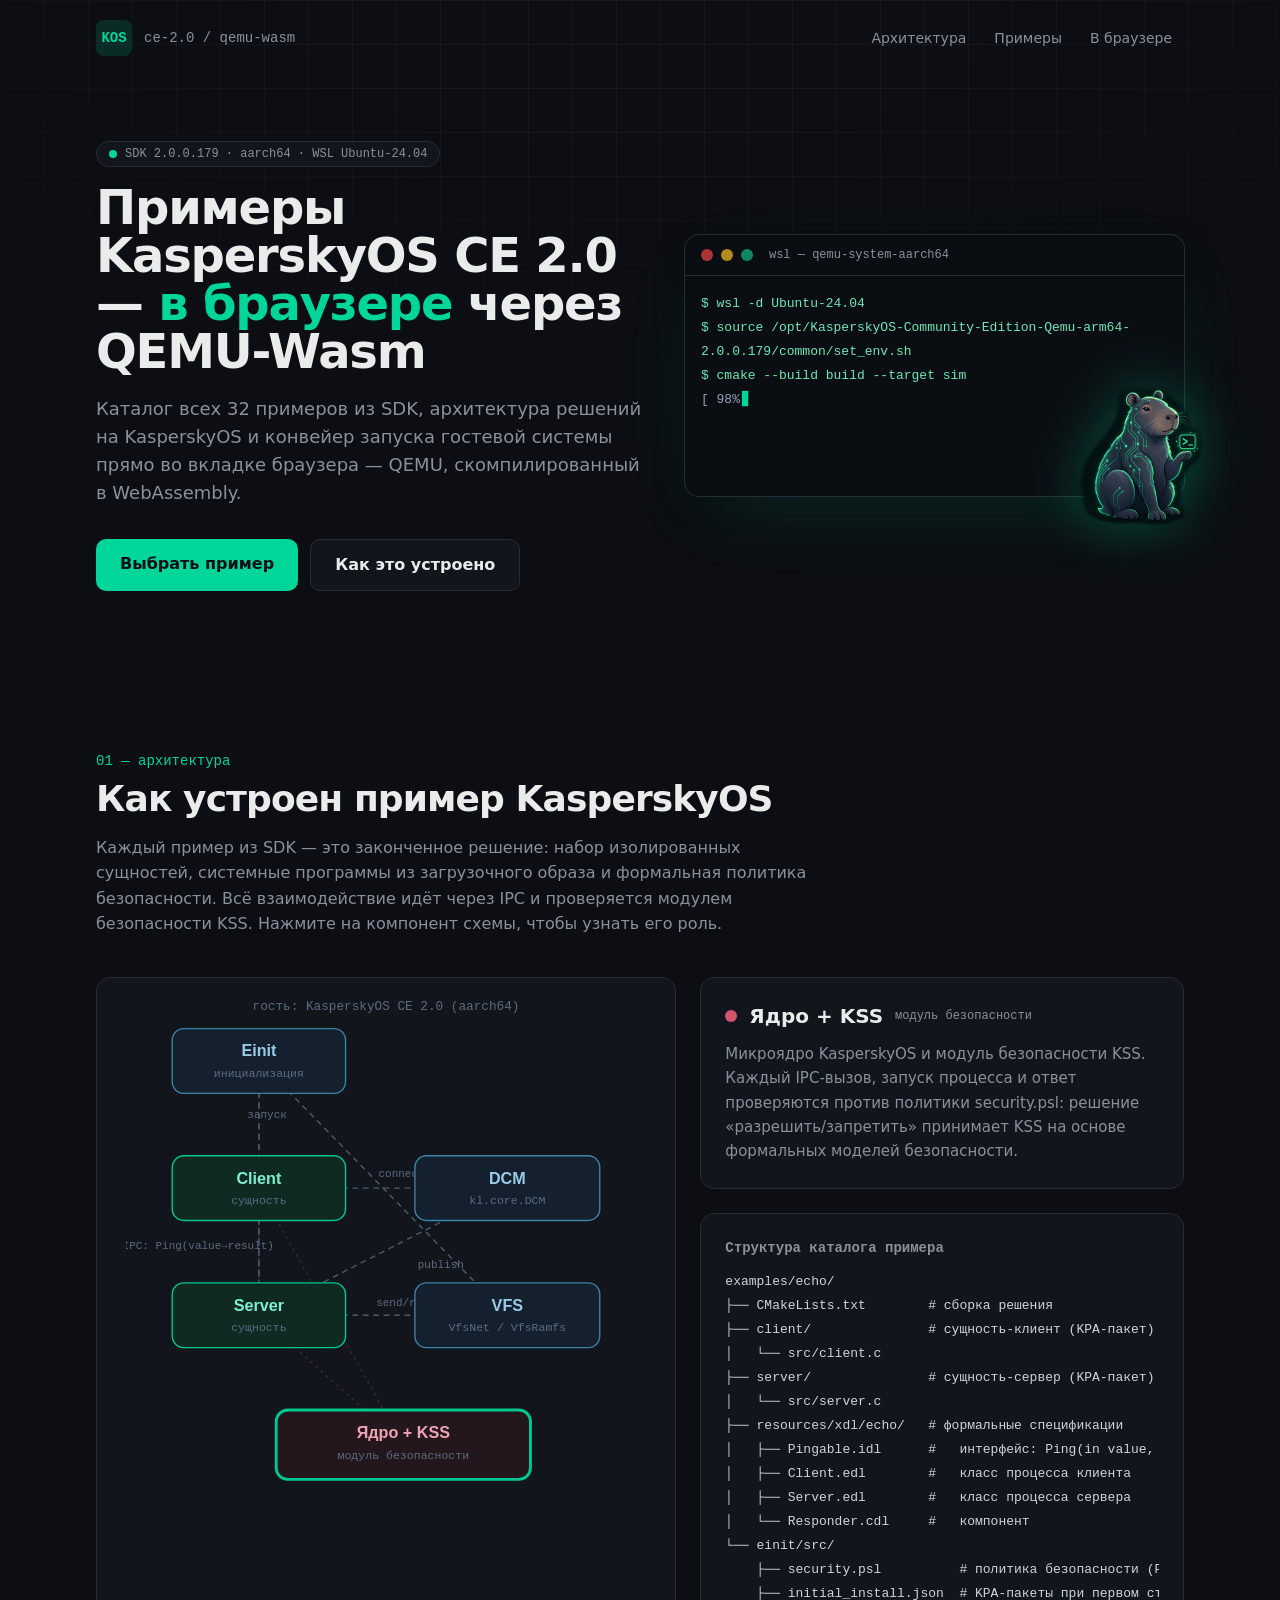
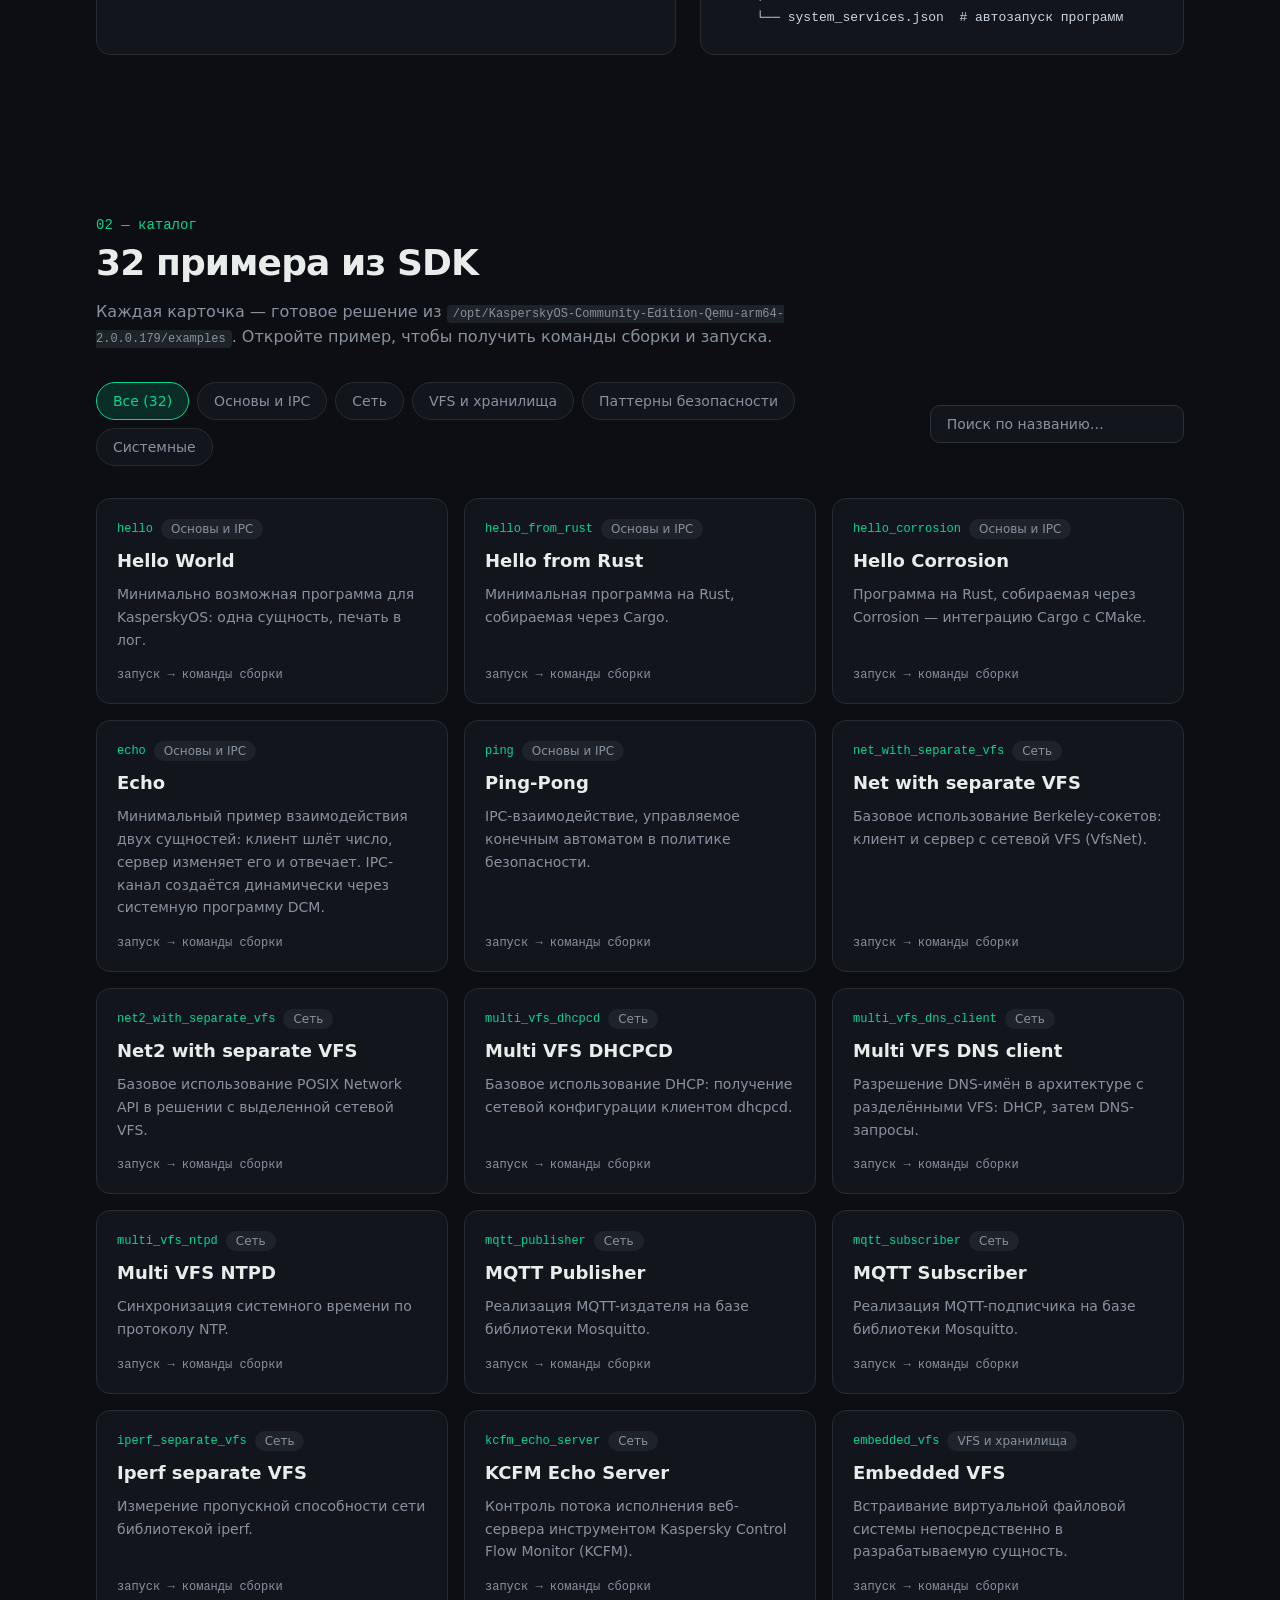
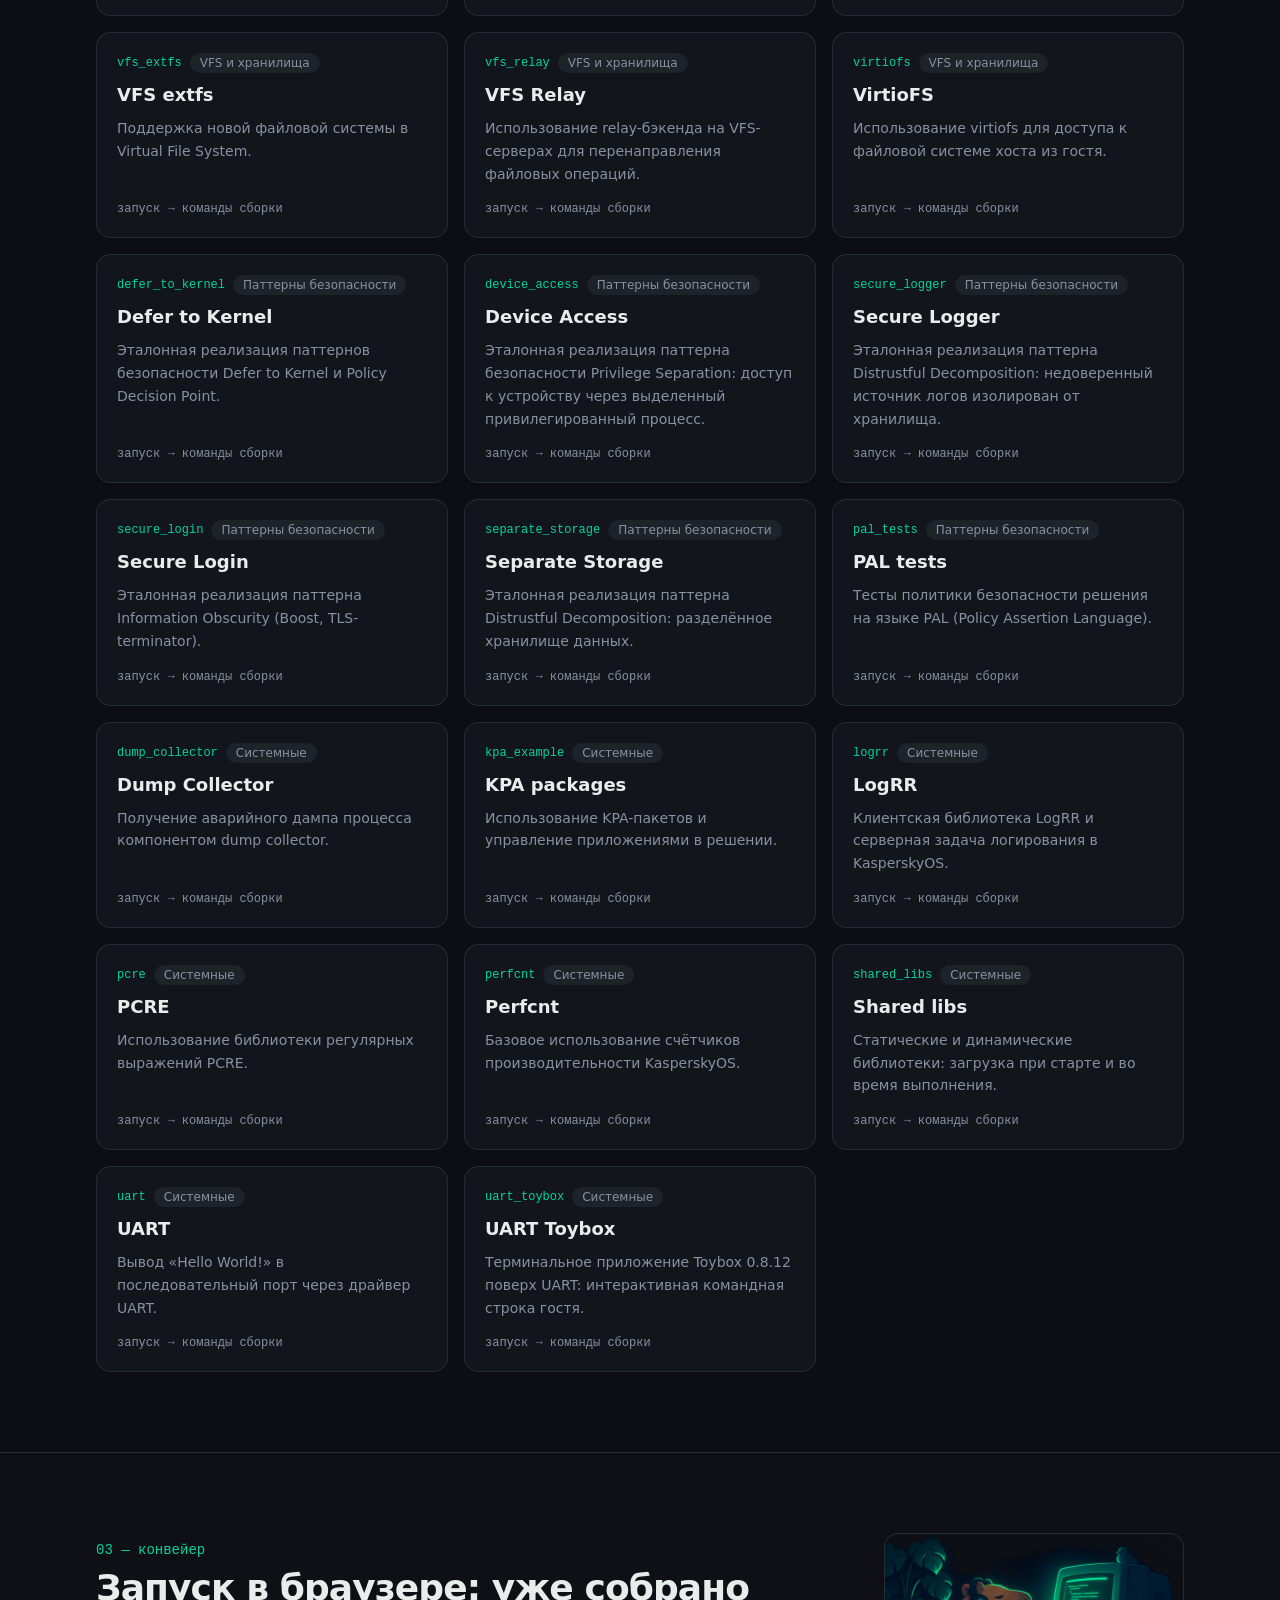
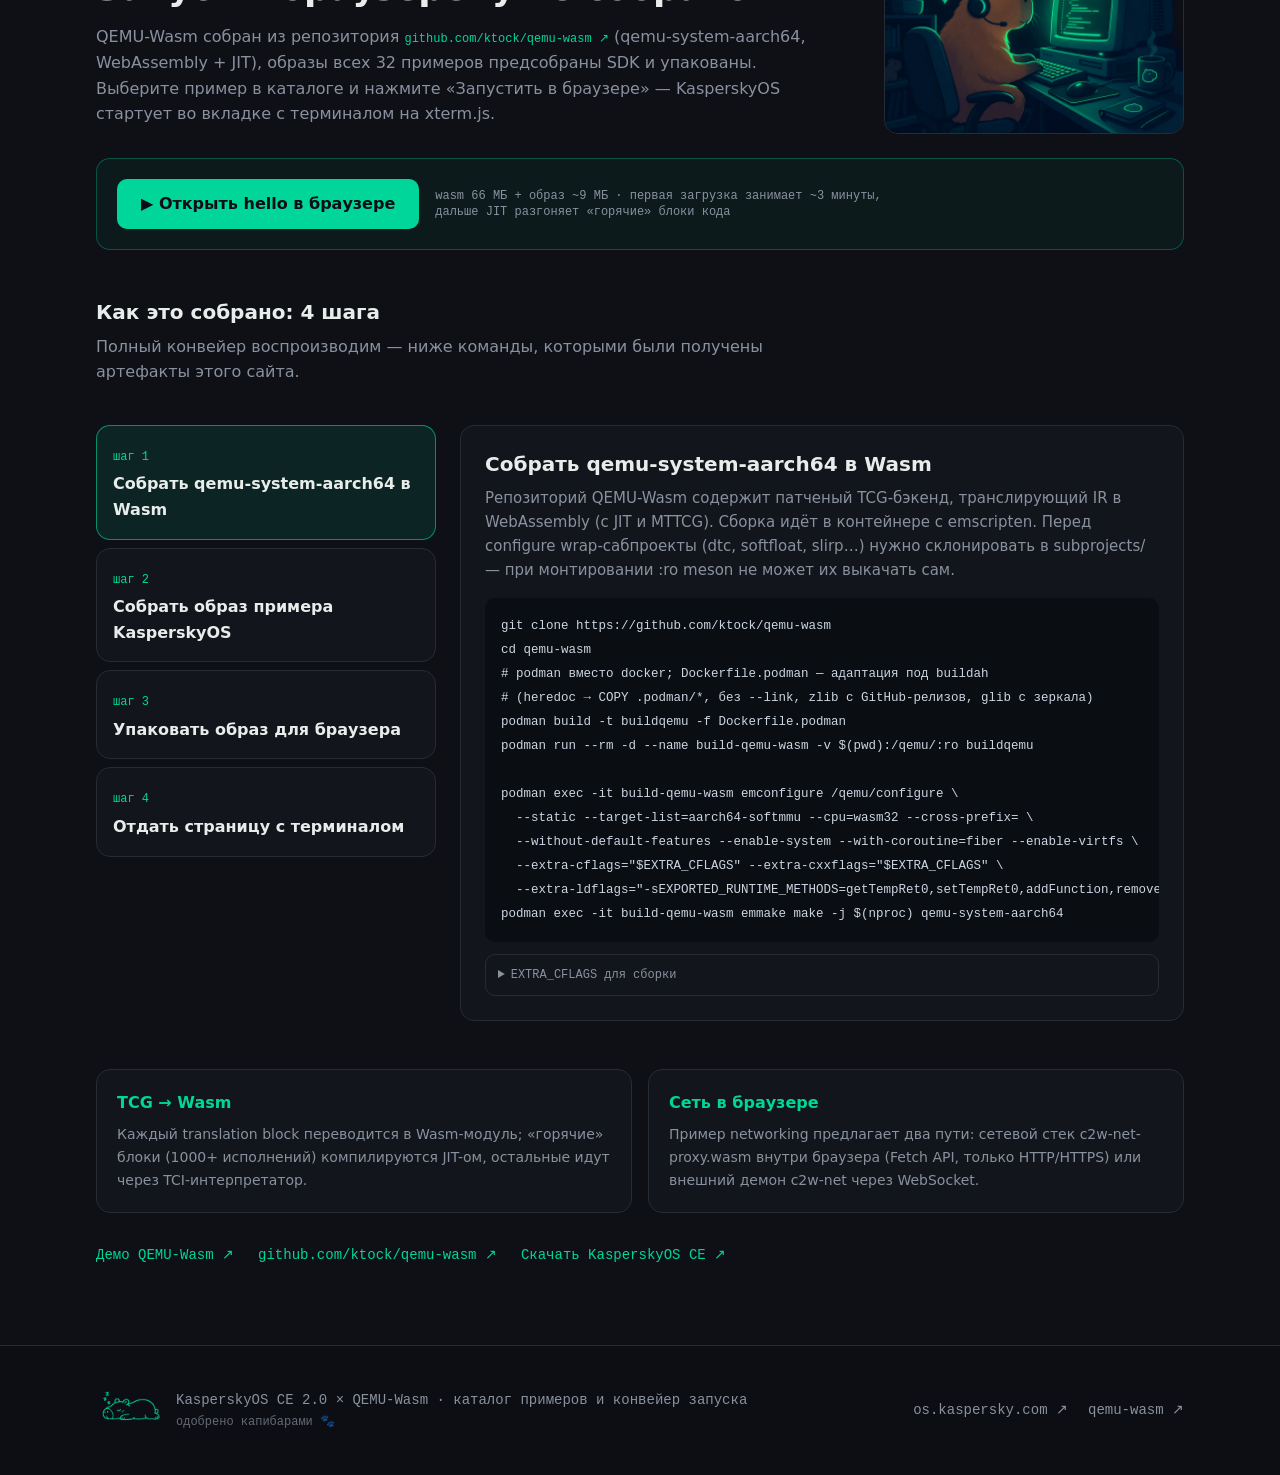
==== commit 0e3e105a: "Add kcfm_echo_server (32/32), kernel args defaults, drop unused net/virtfs bits" ====
--- a/index.html
+++ b/index.html
@@ -10,8 +10,8 @@
       rel="stylesheet"
     />
     <title>KasperskyOS CE 2.0 × QEMU-Wasm — запуск примеров в браузере</title>
-    <script type="module" crossorigin src="./assets/index-sBIYn4rA.js"></script>
-    <link rel="stylesheet" crossorigin href="./assets/index-U49DLMw3.css">
+    <script type="module" crossorigin src="./assets/index-exodf2b7.js"></script>
+    <link rel="stylesheet" crossorigin href="./assets/index-D3POMPVp.css">
   </head>
   <body>
     <div id="root"></div>
--- a/assets/index-D3POMPVp.css
+++ b/assets/index-D3POMPVp.css
@@ -0,0 +1 @@
+*,:before,:after{--tw-border-spacing-x: 0;--tw-border-spacing-y: 0;--tw-translate-x: 0;--tw-translate-y: 0;--tw-rotate: 0;--tw-skew-x: 0;--tw-skew-y: 0;--tw-scale-x: 1;--tw-scale-y: 1;--tw-pan-x: ;--tw-pan-y: ;--tw-pinch-zoom: ;--tw-scroll-snap-strictness: proximity;--tw-gradient-from-position: ;--tw-gradient-via-position: ;--tw-gradient-to-position: ;--tw-ordinal: ;--tw-slashed-zero: ;--tw-numeric-figure: ;--tw-numeric-spacing: ;--tw-numeric-fraction: ;--tw-ring-inset: ;--tw-ring-offset-width: 0px;--tw-ring-offset-color: #fff;--tw-ring-color: rgb(59 130 246 / .5);--tw-ring-offset-shadow: 0 0 #0000;--tw-ring-shadow: 0 0 #0000;--tw-shadow: 0 0 #0000;--tw-shadow-colored: 0 0 #0000;--tw-blur: ;--tw-brightness: ;--tw-contrast: ;--tw-grayscale: ;--tw-hue-rotate: ;--tw-invert: ;--tw-saturate: ;--tw-sepia: ;--tw-drop-shadow: ;--tw-backdrop-blur: ;--tw-backdrop-brightness: ;--tw-backdrop-contrast: ;--tw-backdrop-grayscale: ;--tw-backdrop-hue-rotate: ;--tw-backdrop-invert: ;--tw-backdrop-opacity: ;--tw-backdrop-saturate: ;--tw-backdrop-sepia: ;--tw-contain-size: ;--tw-contain-layout: ;--tw-contain-paint: ;--tw-contain-style: }::backdrop{--tw-border-spacing-x: 0;--tw-border-spacing-y: 0;--tw-translate-x: 0;--tw-translate-y: 0;--tw-rotate: 0;--tw-skew-x: 0;--tw-skew-y: 0;--tw-scale-x: 1;--tw-scale-y: 1;--tw-pan-x: ;--tw-pan-y: ;--tw-pinch-zoom: ;--tw-scroll-snap-strictness: proximity;--tw-gradient-from-position: ;--tw-gradient-via-position: ;--tw-gradient-to-position: ;--tw-ordinal: ;--tw-slashed-zero: ;--tw-numeric-figure: ;--tw-numeric-spacing: ;--tw-numeric-fraction: ;--tw-ring-inset: ;--tw-ring-offset-width: 0px;--tw-ring-offset-color: #fff;--tw-ring-color: rgb(59 130 246 / .5);--tw-ring-offset-shadow: 0 0 #0000;--tw-ring-shadow: 0 0 #0000;--tw-shadow: 0 0 #0000;--tw-shadow-colored: 0 0 #0000;--tw-blur: ;--tw-brightness: ;--tw-contrast: ;--tw-grayscale: ;--tw-hue-rotate: ;--tw-invert: ;--tw-saturate: ;--tw-sepia: ;--tw-drop-shadow: ;--tw-backdrop-blur: ;--tw-backdrop-brightness: ;--tw-backdrop-contrast: ;--tw-backdrop-grayscale: ;--tw-backdrop-hue-rotate: ;--tw-backdrop-invert: ;--tw-backdrop-opacity: ;--tw-backdrop-saturate: ;--tw-backdrop-sepia: ;--tw-contain-size: ;--tw-contain-layout: ;--tw-contain-paint: ;--tw-contain-style: }*,:before,:after{box-sizing:border-box;border-width:0;border-style:solid;border-color:#e5e7eb}:before,:after{--tw-content: ""}html,:host{line-height:1.5;-webkit-text-size-adjust:100%;-moz-tab-size:4;-o-tab-size:4;tab-size:4;font-family:ui-sans-serif,system-ui,sans-serif,"Apple Color Emoji","Segoe UI Emoji",Segoe UI Symbol,"Noto Color Emoji";font-feature-settings:normal;font-variation-settings:normal;-webkit-tap-highlight-color:transparent}body{margin:0;line-height:inherit}hr{height:0;color:inherit;border-top-width:1px}abbr:where([title]){-webkit-text-decoration:underline dotted;text-decoration:underline dotted}h1,h2,h3,h4,h5,h6{font-size:inherit;font-weight:inherit}a{color:inherit;text-decoration:inherit}b,strong{font-weight:bolder}code,kbd,samp,pre{font-family:ui-monospace,SFMono-Regular,Menlo,Monaco,Consolas,Liberation Mono,Courier New,monospace;font-feature-settings:normal;font-variation-settings:normal;font-size:1em}small{font-size:80%}sub,sup{font-size:75%;line-height:0;position:relative;vertical-align:baseline}sub{bottom:-.25em}sup{top:-.5em}table{text-indent:0;border-color:inherit;border-collapse:collapse}button,input,optgroup,select,textarea{font-family:inherit;font-feature-settings:inherit;font-variation-settings:inherit;font-size:100%;font-weight:inherit;line-height:inherit;letter-spacing:inherit;color:inherit;margin:0;padding:0}button,select{text-transform:none}button,input:where([type=button]),input:where([type=reset]),input:where([type=submit]){-webkit-appearance:button;background-color:transparent;background-image:none}:-moz-focusring{outline:auto}:-moz-ui-invalid{box-shadow:none}progress{vertical-align:baseline}::-webkit-inner-spin-button,::-webkit-outer-spin-button{height:auto}[type=search]{-webkit-appearance:textfield;outline-offset:-2px}::-webkit-search-decoration{-webkit-appearance:none}::-webkit-file-upload-button{-webkit-appearance:button;font:inherit}summary{display:list-item}blockquote,dl,dd,h1,h2,h3,h4,h5,h6,hr,figure,p,pre{margin:0}fieldset{margin:0;padding:0}legend{padding:0}ol,ul,menu{list-style:none;margin:0;padding:0}dialog{padding:0}textarea{resize:vertical}input::-moz-placeholder,textarea::-moz-placeholder{opacity:1;color:#9ca3af}input::placeholder,textarea::placeholder{opacity:1;color:#9ca3af}button,[role=button]{cursor:pointer}:disabled{cursor:default}img,svg,video,canvas,audio,iframe,embed,object{display:block;vertical-align:middle}img,video{max-width:100%;height:auto}[hidden]:where(:not([hidden=until-found])){display:none}:root{--background: 220 24% 6%;--foreground: 150 14% 92%;--card: 220 20% 9%;--card-foreground: 150 14% 92%;--popover: 220 22% 8%;--popover-foreground: 150 14% 92%;--primary: 163 100% 42%;--primary-foreground: 220 30% 6%;--secondary: 219 16% 14%;--secondary-foreground: 150 14% 92%;--muted: 219 16% 14%;--muted-foreground: 218 10% 58%;--accent: 163 90% 40%;--accent-foreground: 220 30% 6%;--destructive: 0 72% 51%;--destructive-foreground: 0 0% 98%;--border: 218 14% 18%;--input: 218 14% 20%;--ring: 163 100% 42%;--radius: .625rem}*{border-color:hsl(var(--border))}html{scroll-behavior:smooth}body{background-color:hsl(var(--background));color:hsl(var(--foreground));font-family:Space Grotesk,Segoe UI,system-ui,sans-serif;font-size:16px;line-height:1.6}code,pre,.font-mono{font-family:JetBrains Mono,ui-monospace,Cascadia Code,Consolas,monospace}:focus-visible{outline:2px solid hsl(var(--ring));outline-offset:2px;border-radius:4px}.sr-only{position:absolute;width:1px;height:1px;padding:0;margin:-1px;overflow:hidden;clip:rect(0,0,0,0);white-space:nowrap;border-width:0}.pointer-events-none{pointer-events:none}.visible{visibility:visible}.invisible{visibility:hidden}.static{position:static}.fixed{position:fixed}.absolute{position:absolute}.relative{position:relative}.inset-0{inset:0}.inset-x-0{left:0;right:0}.inset-y-0{top:0;bottom:0}.-bottom-10{bottom:-2.5rem}.-bottom-12{bottom:-3rem}.-left-12{left:-3rem}.-right-12{right:-3rem}.-right-4{right:-1rem}.-top-12{top:-3rem}.bottom-0{bottom:0}.left-0{left:0}.left-1\/2{left:50%}.left-2{left:.5rem}.left-\[50\%\]{left:50%}.right-0{right:0}.right-1{right:.25rem}.right-2{right:.5rem}.right-3{right:.75rem}.right-4{right:1rem}.top-0{top:0}.top-1\.5{top:.375rem}.top-1\/2{top:50%}.top-3\.5{top:.875rem}.top-4{top:1rem}.top-\[1px\]{top:1px}.top-\[50\%\]{top:50%}.top-\[60\%\]{top:60%}.top-full{top:100%}.isolate{isolation:isolate}.z-10{z-index:10}.z-20{z-index:20}.z-50{z-index:50}.z-\[1\]{z-index:1}.order-first{order:-9999}.order-last{order:9999}.col-start-2{grid-column-start:2}.row-span-2{grid-row:span 2 / span 2}.row-start-1{grid-row-start:1}.\!m-0{margin:0!important}.-mx-1{margin-left:-.25rem;margin-right:-.25rem}.-my-2{margin-top:-.5rem;margin-bottom:-.5rem}.mx-2{margin-left:.5rem;margin-right:.5rem}.mx-3\.5{margin-left:.875rem;margin-right:.875rem}.mx-auto{margin-left:auto;margin-right:auto}.my-0{margin-top:0;margin-bottom:0}.my-0\.5{margin-top:.125rem;margin-bottom:.125rem}.my-1{margin-top:.25rem;margin-bottom:.25rem}.-ml-4{margin-left:-1rem}.-mt-4{margin-top:-1rem}.mb-2{margin-bottom:.5rem}.mb-3{margin-bottom:.75rem}.mb-4{margin-bottom:1rem}.ml-1{margin-left:.25rem}.ml-2{margin-left:.5rem}.ml-4{margin-left:1rem}.ml-auto{margin-left:auto}.mt-1{margin-top:.25rem}.mt-1\.5{margin-top:.375rem}.mt-10{margin-top:2.5rem}.mt-12{margin-top:3rem}.mt-2{margin-top:.5rem}.mt-3{margin-top:.75rem}.mt-4{margin-top:1rem}.mt-5{margin-top:1.25rem}.mt-6{margin-top:1.5rem}.mt-8{margin-top:2rem}.mt-auto{margin-top:auto}.line-clamp-1{overflow:hidden;display:-webkit-box;-webkit-box-orient:vertical;-webkit-line-clamp:1}.line-clamp-2{overflow:hidden;display:-webkit-box;-webkit-box-orient:vertical;-webkit-line-clamp:2}.block{display:block}.flex{display:flex}.inline-flex{display:inline-flex}.table{display:table}.table-caption{display:table-caption}.table-cell{display:table-cell}.table-row{display:table-row}.grid{display:grid}.hidden{display:none}.aspect-square{aspect-ratio:1 / 1}.aspect-video{aspect-ratio:16 / 9}.size-10{width:2.5rem;height:2.5rem}.size-2{width:.5rem;height:.5rem}.size-2\.5{width:.625rem;height:.625rem}.size-3{width:.75rem;height:.75rem}.size-3\.5{width:.875rem;height:.875rem}.size-4{width:1rem;height:1rem}.size-6{width:1.5rem;height:1.5rem}.size-7{width:1.75rem;height:1.75rem}.size-8{width:2rem;height:2rem}.size-9{width:2.25rem;height:2.25rem}.size-auto{width:auto;height:auto}.size-full{width:100%;height:100%}.h-1\.5{height:.375rem}.h-10{height:2.5rem}.h-12{height:3rem}.h-2{height:.5rem}.h-2\.5{height:.625rem}.h-3{height:.75rem}.h-4{height:1rem}.h-5{height:1.25rem}.h-6{height:1.5rem}.h-7{height:1.75rem}.h-8{height:2rem}.h-9{height:2.25rem}.h-\[1\.15rem\]{height:1.15rem}.h-\[calc\(100\%-1px\)\]{height:calc(100% - 1px)}.h-\[var\(--radix-navigation-menu-viewport-height\)\]{height:var(--radix-navigation-menu-viewport-height)}.h-\[var\(--radix-select-trigger-height\)\]{height:var(--radix-select-trigger-height)}.h-auto{height:auto}.h-full{height:100%}.h-px{height:1px}.h-svh{height:100svh}.max-h-\[300px\]{max-height:300px}.max-h-\[85vh\]{max-height:85vh}.min-h-0{min-height:0px}.min-h-16{min-height:4rem}.min-h-4{min-height:1rem}.min-h-\[100dvh\]{min-height:100dvh}.min-h-\[220px\]{min-height:220px}.min-h-svh{min-height:100svh}.w-0{width:0px}.w-1{width:.25rem}.w-16{width:4rem}.w-2{width:.5rem}.w-2\.5{width:.625rem}.w-28{width:7rem}.w-3{width:.75rem}.w-3\/4{width:75%}.w-4{width:1rem}.w-5{width:1.25rem}.w-64{width:16rem}.w-72{width:18rem}.w-8{width:2rem}.w-9{width:2.25rem}.w-\[100px\]{width:100px}.w-auto{width:auto}.w-fit{width:-moz-fit-content;width:fit-content}.w-full{width:100%}.w-max{width:-moz-max-content;width:max-content}.w-px{width:1px}.min-w-0{min-width:0px}.min-w-10{min-width:2.5rem}.min-w-5{min-width:1.25rem}.min-w-8{min-width:2rem}.min-w-9{min-width:2.25rem}.min-w-\[12rem\]{min-width:12rem}.min-w-\[380px\]{min-width:380px}.min-w-\[8rem\]{min-width:8rem}.min-w-\[var\(--radix-select-trigger-width\)\]{min-width:var(--radix-select-trigger-width)}.max-w-2xl{max-width:42rem}.max-w-6xl{max-width:72rem}.max-w-\[300px\]{max-width:300px}.max-w-\[520px\]{max-width:520px}.max-w-\[65ch\]{max-width:65ch}.max-w-\[70ch\]{max-width:70ch}.max-w-\[calc\(100\%-2rem\)\]{max-width:calc(100% - 2rem)}.max-w-max{max-width:-moz-max-content;max-width:max-content}.max-w-sm{max-width:24rem}.flex-1{flex:1 1 0%}.shrink-0{flex-shrink:0}.grow{flex-grow:1}.grow-0{flex-grow:0}.basis-full{flex-basis:100%}.caption-bottom{caption-side:bottom}.border-collapse{border-collapse:collapse}.-translate-x-1\/2{--tw-translate-x: -50%;transform:translate(var(--tw-translate-x),var(--tw-translate-y)) rotate(var(--tw-rotate)) skew(var(--tw-skew-x)) skewY(var(--tw-skew-y)) scaleX(var(--tw-scale-x)) scaleY(var(--tw-scale-y))}.-translate-x-px{--tw-translate-x: -1px;transform:translate(var(--tw-translate-x),var(--tw-translate-y)) rotate(var(--tw-rotate)) skew(var(--tw-skew-x)) skewY(var(--tw-skew-y)) scaleX(var(--tw-scale-x)) scaleY(var(--tw-scale-y))}.-translate-y-1\/2{--tw-translate-y: -50%;transform:translate(var(--tw-translate-x),var(--tw-translate-y)) rotate(var(--tw-rotate)) skew(var(--tw-skew-x)) skewY(var(--tw-skew-y)) scaleX(var(--tw-scale-x)) scaleY(var(--tw-scale-y))}.translate-x-\[-50\%\]{--tw-translate-x: -50%;transform:translate(var(--tw-translate-x),var(--tw-translate-y)) rotate(var(--tw-rotate)) skew(var(--tw-skew-x)) skewY(var(--tw-skew-y)) scaleX(var(--tw-scale-x)) scaleY(var(--tw-scale-y))}.translate-x-px{--tw-translate-x: 1px;transform:translate(var(--tw-translate-x),var(--tw-translate-y)) rotate(var(--tw-rotate)) skew(var(--tw-skew-x)) skewY(var(--tw-skew-y)) scaleX(var(--tw-scale-x)) scaleY(var(--tw-scale-y))}.translate-y-0\.5{--tw-translate-y: .125rem;transform:translate(var(--tw-translate-x),var(--tw-translate-y)) rotate(var(--tw-rotate)) skew(var(--tw-skew-x)) skewY(var(--tw-skew-y)) scaleX(var(--tw-scale-x)) scaleY(var(--tw-scale-y))}.translate-y-\[-50\%\]{--tw-translate-y: -50%;transform:translate(var(--tw-translate-x),var(--tw-translate-y)) rotate(var(--tw-rotate)) skew(var(--tw-skew-x)) skewY(var(--tw-skew-y)) scaleX(var(--tw-scale-x)) scaleY(var(--tw-scale-y))}.translate-y-\[calc\(-50\%_-_2px\)\]{--tw-translate-y: calc(-50% - 2px) ;transform:translate(var(--tw-translate-x),var(--tw-translate-y)) rotate(var(--tw-rotate)) skew(var(--tw-skew-x)) skewY(var(--tw-skew-y)) scaleX(var(--tw-scale-x)) scaleY(var(--tw-scale-y))}.rotate-45{--tw-rotate: 45deg;transform:translate(var(--tw-translate-x),var(--tw-translate-y)) rotate(var(--tw-rotate)) skew(var(--tw-skew-x)) skewY(var(--tw-skew-y)) scaleX(var(--tw-scale-x)) scaleY(var(--tw-scale-y))}.rotate-90{--tw-rotate: 90deg;transform:translate(var(--tw-translate-x),var(--tw-translate-y)) rotate(var(--tw-rotate)) skew(var(--tw-skew-x)) skewY(var(--tw-skew-y)) scaleX(var(--tw-scale-x)) scaleY(var(--tw-scale-y))}.transform{transform:translate(var(--tw-translate-x),var(--tw-translate-y)) rotate(var(--tw-rotate)) skew(var(--tw-skew-x)) skewY(var(--tw-skew-y)) scaleX(var(--tw-scale-x)) scaleY(var(--tw-scale-y))}@keyframes caret-blink{0%,70%,to{opacity:1}20%,50%{opacity:0}}.animate-caret-blink{animation:caret-blink 1.25s ease-out infinite}@keyframes pulse{50%{opacity:.5}}.animate-pulse{animation:pulse 2s cubic-bezier(.4,0,.6,1) infinite}@keyframes spin{to{transform:rotate(360deg)}}.animate-spin{animation:spin 1s linear infinite}.cursor-default{cursor:default}.cursor-pointer{cursor:pointer}.cursor-text{cursor:text}.touch-none{touch-action:none}.select-none{-webkit-user-select:none;-moz-user-select:none;user-select:none}.resize-none{resize:none}.scroll-my-1{scroll-margin-top:.25rem;scroll-margin-bottom:.25rem}.scroll-mt-20{scroll-margin-top:5rem}.scroll-py-1{scroll-padding-top:.25rem;scroll-padding-bottom:.25rem}.list-disc{list-style-type:disc}.list-none{list-style-type:none}.auto-rows-min{grid-auto-rows:min-content}.grid-cols-\[0_1fr\]{grid-template-columns:0 1fr}.grid-rows-\[auto_auto\]{grid-template-rows:auto auto}.flex-row{flex-direction:row}.flex-col{flex-direction:column}.flex-col-reverse{flex-direction:column-reverse}.flex-wrap{flex-wrap:wrap}.place-content-center{place-content:center}.items-start{align-items:flex-start}.items-end{align-items:flex-end}.items-center{align-items:center}.items-stretch{align-items:stretch}.justify-start{justify-content:flex-start}.justify-center{justify-content:center}.justify-between{justify-content:space-between}.justify-items-start{justify-items:start}.gap-0\.5{gap:.125rem}.gap-1{gap:.25rem}.gap-1\.5{gap:.375rem}.gap-10{gap:2.5rem}.gap-2{gap:.5rem}.gap-2\.5{gap:.625rem}.gap-3{gap:.75rem}.gap-4{gap:1rem}.gap-5{gap:1.25rem}.gap-6{gap:1.5rem}.gap-7{gap:1.75rem}.gap-8{gap:2rem}.gap-\[--spacing\(var\(--gap\)\)\]{gap:var(--spacing(var(--gap)))}.gap-x-6{-moz-column-gap:1.5rem;column-gap:1.5rem}.gap-y-0\.5{row-gap:.125rem}.gap-y-2{row-gap:.5rem}.self-start{align-self:flex-start}.self-center{align-self:center}.self-stretch{align-self:stretch}.justify-self-end{justify-self:end}.overflow-auto{overflow:auto}.overflow-hidden{overflow:hidden}.overflow-x-auto{overflow-x:auto}.overflow-y-auto{overflow-y:auto}.overflow-x-hidden{overflow-x:hidden}.whitespace-nowrap{white-space:nowrap}.text-balance{text-wrap:balance}.break-words{overflow-wrap:break-word}.rounded{border-radius:.25rem}.rounded-\[2px\]{border-radius:2px}.rounded-\[4px\]{border-radius:4px}.rounded-\[calc\(var\(--radius\)-5px\)\]{border-radius:calc(var(--radius) - 5px)}.rounded-\[inherit\]{border-radius:inherit}.rounded-full{border-radius:9999px}.rounded-lg{border-radius:var(--radius)}.rounded-md{border-radius:calc(var(--radius) - 2px)}.rounded-none{border-radius:0}.rounded-sm{border-radius:calc(var(--radius) - 4px)}.rounded-xl{border-radius:calc(var(--radius) + 4px)}.rounded-xs{border-radius:calc(var(--radius) - 6px)}.rounded-l-md{border-top-left-radius:calc(var(--radius) - 2px);border-bottom-left-radius:calc(var(--radius) - 2px)}.rounded-r-md{border-top-right-radius:calc(var(--radius) - 2px);border-bottom-right-radius:calc(var(--radius) - 2px)}.rounded-tl-sm{border-top-left-radius:calc(var(--radius) - 4px)}.border{border-width:1px}.border-0{border-width:0px}.border-\[1\.5px\]{border-width:1.5px}.border-y{border-top-width:1px;border-bottom-width:1px}.border-b{border-bottom-width:1px}.border-l{border-left-width:1px}.border-r{border-right-width:1px}.border-t{border-top-width:1px}.border-dashed{border-style:dashed}.border-amber-500\/30{border-color:#f59e0b4d}.border-border{border-color:hsl(var(--border))}.border-border\/50{border-color:hsl(var(--border) / .5)}.border-input{border-color:hsl(var(--input))}.border-primary{border-color:hsl(var(--primary))}.border-primary\/30{border-color:hsl(var(--primary) / .3)}.border-primary\/60{border-color:hsl(var(--primary) / .6)}.border-sidebar-border{border-color:hsl(var(--sidebar-border))}.border-transparent{border-color:transparent}.border-l-transparent{border-left-color:transparent}.border-t-transparent{border-top-color:transparent}.bg-\[\#0a0e13\]{--tw-bg-opacity: 1;background-color:rgb(10 14 19 / var(--tw-bg-opacity, 1))}.bg-accent{background-color:hsl(var(--accent))}.bg-amber-400\/70{background-color:#fbbf24b3}.bg-amber-500\/10{background-color:#f59e0b1a}.bg-background{background-color:hsl(var(--background))}.bg-black\/50{background-color:#00000080}.bg-black\/70{background-color:#000000b3}.bg-border{background-color:hsl(var(--border))}.bg-card{background-color:hsl(var(--card))}.bg-card\/40{background-color:hsl(var(--card) / .4)}.bg-destructive{--tw-bg-opacity: 1;background-color:hsl(var(--destructive) / var(--tw-bg-opacity, 1))}.bg-emerald-500\/70{background-color:#10b981b3}.bg-foreground{background-color:hsl(var(--foreground))}.bg-input{background-color:hsl(var(--input))}.bg-muted{background-color:hsl(var(--muted))}.bg-muted\/50{background-color:hsl(var(--muted) / .5)}.bg-popover{background-color:hsl(var(--popover))}.bg-primary{background-color:hsl(var(--primary))}.bg-primary\/10{background-color:hsl(var(--primary) / .1)}.bg-primary\/15{background-color:hsl(var(--primary) / .15)}.bg-primary\/20{background-color:hsl(var(--primary) / .2)}.bg-primary\/5{background-color:hsl(var(--primary) / .05)}.bg-red-500\/70{background-color:#ef4444b3}.bg-secondary{background-color:hsl(var(--secondary))}.bg-sidebar{background-color:hsl(var(--sidebar-background))}.bg-sidebar-border{background-color:hsl(var(--sidebar-border))}.bg-transparent{background-color:transparent}.bg-white{--tw-bg-opacity: 1;background-color:rgb(255 255 255 / var(--tw-bg-opacity, 1))}.fill-current{fill:currentColor}.fill-foreground{fill:hsl(var(--foreground))}.fill-primary{fill:hsl(var(--primary))}.p-0{padding:0}.p-1{padding:.25rem}.p-2{padding:.5rem}.p-3{padding:.75rem}.p-4{padding:1rem}.p-5{padding:1.25rem}.p-6{padding:1.5rem}.p-\[3px\]{padding:3px}.p-px{padding:1px}.px-1{padding-left:.25rem;padding-right:.25rem}.px-1\.5{padding-left:.375rem;padding-right:.375rem}.px-2{padding-left:.5rem;padding-right:.5rem}.px-2\.5{padding-left:.625rem;padding-right:.625rem}.px-3{padding-left:.75rem;padding-right:.75rem}.px-4{padding-left:1rem;padding-right:1rem}.px-6{padding-left:1.5rem;padding-right:1.5rem}.py-0\.5{padding-top:.125rem;padding-bottom:.125rem}.py-1{padding-top:.25rem;padding-bottom:.25rem}.py-1\.5{padding-top:.375rem;padding-bottom:.375rem}.py-10{padding-top:2.5rem;padding-bottom:2.5rem}.py-2{padding-top:.5rem;padding-bottom:.5rem}.py-20{padding-top:5rem;padding-bottom:5rem}.py-3{padding-top:.75rem;padding-bottom:.75rem}.py-4{padding-top:1rem;padding-bottom:1rem}.py-5{padding-top:1.25rem;padding-bottom:1.25rem}.py-6{padding-top:1.5rem;padding-bottom:1.5rem}.pb-20{padding-bottom:5rem}.pb-3{padding-bottom:.75rem}.pb-4{padding-bottom:1rem}.pl-2{padding-left:.5rem}.pl-3{padding-left:.75rem}.pl-4{padding-left:1rem}.pl-8{padding-left:2rem}.pr-1{padding-right:.25rem}.pr-2{padding-right:.5rem}.pr-2\.5{padding-right:.625rem}.pr-3{padding-right:.75rem}.pr-8{padding-right:2rem}.pt-0{padding-top:0}.pt-10{padding-top:2.5rem}.pt-3{padding-top:.75rem}.pt-4{padding-top:1rem}.text-left{text-align:left}.text-center{text-align:center}.align-middle{vertical-align:middle}.font-mono{font-family:ui-monospace,SFMono-Regular,Menlo,Monaco,Consolas,Liberation Mono,Courier New,monospace}.font-sans{font-family:ui-sans-serif,system-ui,sans-serif,"Apple Color Emoji","Segoe UI Emoji",Segoe UI Symbol,"Noto Color Emoji"}.text-2xl{font-size:1.5rem;line-height:2rem}.text-3xl{font-size:1.875rem;line-height:2.25rem}.text-4xl{font-size:2.25rem;line-height:2.5rem}.text-\[0\.8rem\]{font-size:.8rem}.text-\[11\.5px\]{font-size:11.5px}.text-\[12\.5px\]{font-size:12.5px}.text-\[13px\]{font-size:13px}.text-\[15px\]{font-size:15px}.text-base{font-size:1rem;line-height:1.5rem}.text-lg{font-size:1.125rem;line-height:1.75rem}.text-sm{font-size:.875rem;line-height:1.25rem}.text-sm\/relaxed{font-size:.875rem;line-height:1.625}.text-xl{font-size:1.25rem;line-height:1.75rem}.text-xs{font-size:.75rem;line-height:1rem}.font-bold{font-weight:700}.font-medium{font-weight:500}.font-normal{font-weight:400}.font-semibold{font-weight:600}.tabular-nums{--tw-numeric-spacing: tabular-nums;font-variant-numeric:var(--tw-ordinal) var(--tw-slashed-zero) var(--tw-numeric-figure) var(--tw-numeric-spacing) var(--tw-numeric-fraction)}.leading-5{line-height:1.25rem}.leading-6{line-height:1.5rem}.leading-none{line-height:1}.leading-normal{line-height:1.5}.leading-relaxed{line-height:1.625}.leading-snug{line-height:1.375}.leading-tight{line-height:1.25}.tracking-tight{letter-spacing:-.025em}.tracking-widest{letter-spacing:.1em}.text-accent-foreground{color:hsl(var(--accent-foreground))}.text-amber-200{--tw-text-opacity: 1;color:rgb(253 230 138 / var(--tw-text-opacity, 1))}.text-background{color:hsl(var(--background))}.text-card-foreground{color:hsl(var(--card-foreground))}.text-current{color:currentColor}.text-destructive{--tw-text-opacity: 1;color:hsl(var(--destructive) / var(--tw-text-opacity, 1))}.text-emerald-300{--tw-text-opacity: 1;color:rgb(110 231 183 / var(--tw-text-opacity, 1))}.text-emerald-400{--tw-text-opacity: 1;color:rgb(52 211 153 / var(--tw-text-opacity, 1))}.text-foreground{color:hsl(var(--foreground))}.text-muted-foreground{color:hsl(var(--muted-foreground))}.text-popover-foreground{color:hsl(var(--popover-foreground))}.text-primary{color:hsl(var(--primary))}.text-primary-foreground{color:hsl(var(--primary-foreground))}.text-secondary-foreground{color:hsl(var(--secondary-foreground))}.text-sidebar-foreground{color:hsl(var(--sidebar-foreground))}.text-sidebar-foreground\/70{color:hsl(var(--sidebar-foreground) / .7)}.text-slate-300{--tw-text-opacity: 1;color:rgb(203 213 225 / var(--tw-text-opacity, 1))}.text-slate-400{--tw-text-opacity: 1;color:rgb(148 163 184 / var(--tw-text-opacity, 1))}.text-white{--tw-text-opacity: 1;color:rgb(255 255 255 / var(--tw-text-opacity, 1))}.underline-offset-4{text-underline-offset:4px}.opacity-0{opacity:0}.opacity-50{opacity:.5}.opacity-70{opacity:.7}.shadow{--tw-shadow: 0 1px 3px 0 rgb(0 0 0 / .1), 0 1px 2px -1px rgb(0 0 0 / .1);--tw-shadow-colored: 0 1px 3px 0 var(--tw-shadow-color), 0 1px 2px -1px var(--tw-shadow-color);box-shadow:var(--tw-ring-offset-shadow, 0 0 #0000),var(--tw-ring-shadow, 0 0 #0000),var(--tw-shadow)}.shadow-\[0_0_0_1px_hsl\(var\(--sidebar-border\)\)\]{--tw-shadow: 0 0 0 1px hsl(var(--sidebar-border));--tw-shadow-colored: 0 0 0 1px var(--tw-shadow-color);box-shadow:var(--tw-ring-offset-shadow, 0 0 #0000),var(--tw-ring-shadow, 0 0 #0000),var(--tw-shadow)}.shadow-lg{--tw-shadow: 0 10px 15px -3px rgb(0 0 0 / .1), 0 4px 6px -4px rgb(0 0 0 / .1);--tw-shadow-colored: 0 10px 15px -3px var(--tw-shadow-color), 0 4px 6px -4px var(--tw-shadow-color);box-shadow:var(--tw-ring-offset-shadow, 0 0 #0000),var(--tw-ring-shadow, 0 0 #0000),var(--tw-shadow)}.shadow-md{--tw-shadow: 0 4px 6px -1px rgb(0 0 0 / .1), 0 2px 4px -2px rgb(0 0 0 / .1);--tw-shadow-colored: 0 4px 6px -1px var(--tw-shadow-color), 0 2px 4px -2px var(--tw-shadow-color);box-shadow:var(--tw-ring-offset-shadow, 0 0 #0000),var(--tw-ring-shadow, 0 0 #0000),var(--tw-shadow)}.shadow-none{--tw-shadow: 0 0 #0000;--tw-shadow-colored: 0 0 #0000;box-shadow:var(--tw-ring-offset-shadow, 0 0 #0000),var(--tw-ring-shadow, 0 0 #0000),var(--tw-shadow)}.shadow-sm{--tw-shadow: 0 1px 2px 0 rgb(0 0 0 / .05);--tw-shadow-colored: 0 1px 2px 0 var(--tw-shadow-color);box-shadow:var(--tw-ring-offset-shadow, 0 0 #0000),var(--tw-ring-shadow, 0 0 #0000),var(--tw-shadow)}.shadow-xl{--tw-shadow: 0 20px 25px -5px rgb(0 0 0 / .1), 0 8px 10px -6px rgb(0 0 0 / .1);--tw-shadow-colored: 0 20px 25px -5px var(--tw-shadow-color), 0 8px 10px -6px var(--tw-shadow-color);box-shadow:var(--tw-ring-offset-shadow, 0 0 #0000),var(--tw-ring-shadow, 0 0 #0000),var(--tw-shadow)}.shadow-xs{--tw-shadow: 0 1px 2px 0 rgb(0 0 0 / .05);--tw-shadow-colored: 0 1px 2px 0 var(--tw-shadow-color);box-shadow:var(--tw-ring-offset-shadow, 0 0 #0000),var(--tw-ring-shadow, 0 0 #0000),var(--tw-shadow)}.outline-none{outline:2px solid transparent;outline-offset:2px}.outline{outline-style:solid}.ring-0{--tw-ring-offset-shadow: var(--tw-ring-inset) 0 0 0 var(--tw-ring-offset-width) var(--tw-ring-offset-color);--tw-ring-shadow: var(--tw-ring-inset) 0 0 0 calc(0px + var(--tw-ring-offset-width)) var(--tw-ring-color);box-shadow:var(--tw-ring-offset-shadow),var(--tw-ring-shadow),var(--tw-shadow, 0 0 #0000)}.ring-ring\/50{--tw-ring-color: hsl(var(--ring) / .5)}.ring-sidebar-ring{--tw-ring-color: hsl(var(--sidebar-ring))}.ring-offset-background{--tw-ring-offset-color: hsl(var(--background))}.drop-shadow-\[0_0_28px_rgba\(0\,200\,142\,0\.35\)\]{--tw-drop-shadow: drop-shadow(0 0 28px rgba(0,200,142,.35));filter:var(--tw-blur) var(--tw-brightness) var(--tw-contrast) var(--tw-grayscale) var(--tw-hue-rotate) var(--tw-invert) var(--tw-saturate) var(--tw-sepia) var(--tw-drop-shadow)}.filter{filter:var(--tw-blur) var(--tw-brightness) var(--tw-contrast) var(--tw-grayscale) var(--tw-hue-rotate) var(--tw-invert) var(--tw-saturate) var(--tw-sepia) var(--tw-drop-shadow)}.transition{transition-property:color,background-color,border-color,text-decoration-color,fill,stroke,opacity,box-shadow,transform,filter,backdrop-filter;transition-timing-function:cubic-bezier(.4,0,.2,1);transition-duration:.15s}.transition-\[color\,box-shadow\]{transition-property:color,box-shadow;transition-timing-function:cubic-bezier(.4,0,.2,1);transition-duration:.15s}.transition-\[left\,right\,width\]{transition-property:left,right,width;transition-timing-function:cubic-bezier(.4,0,.2,1);transition-duration:.15s}.transition-\[margin\,opacity\]{transition-property:margin,opacity;transition-timing-function:cubic-bezier(.4,0,.2,1);transition-duration:.15s}.transition-\[width\,height\,padding\]{transition-property:width,height,padding;transition-timing-function:cubic-bezier(.4,0,.2,1);transition-duration:.15s}.transition-\[width\]{transition-property:width;transition-timing-function:cubic-bezier(.4,0,.2,1);transition-duration:.15s}.transition-all{transition-property:all;transition-timing-function:cubic-bezier(.4,0,.2,1);transition-duration:.15s}.transition-colors{transition-property:color,background-color,border-color,text-decoration-color,fill,stroke;transition-timing-function:cubic-bezier(.4,0,.2,1);transition-duration:.15s}.transition-none{transition-property:none}.transition-opacity{transition-property:opacity;transition-timing-function:cubic-bezier(.4,0,.2,1);transition-duration:.15s}.transition-shadow{transition-property:box-shadow;transition-timing-function:cubic-bezier(.4,0,.2,1);transition-duration:.15s}.transition-transform{transition-property:transform;transition-timing-function:cubic-bezier(.4,0,.2,1);transition-duration:.15s}.duration-100{transition-duration:.1s}.duration-1000{transition-duration:1s}.duration-200{transition-duration:.2s}.duration-300{transition-duration:.3s}.ease-in-out{transition-timing-function:cubic-bezier(.4,0,.2,1)}.ease-linear{transition-timing-function:linear}@keyframes enter{0%{opacity:var(--tw-enter-opacity, 1);transform:translate3d(var(--tw-enter-translate-x, 0),var(--tw-enter-translate-y, 0),0) scale3d(var(--tw-enter-scale, 1),var(--tw-enter-scale, 1),var(--tw-enter-scale, 1)) rotate(var(--tw-enter-rotate, 0))}}@keyframes exit{to{opacity:var(--tw-exit-opacity, 1);transform:translate3d(var(--tw-exit-translate-x, 0),var(--tw-exit-translate-y, 0),0) scale3d(var(--tw-exit-scale, 1),var(--tw-exit-scale, 1),var(--tw-exit-scale, 1)) rotate(var(--tw-exit-rotate, 0))}}.animate-in{animation-name:enter;animation-duration:.15s;--tw-enter-opacity: initial;--tw-enter-scale: initial;--tw-enter-rotate: initial;--tw-enter-translate-x: initial;--tw-enter-translate-y: initial}.fade-in-0{--tw-enter-opacity: 0}.zoom-in-95{--tw-enter-scale: .95}.duration-100{animation-duration:.1s}.duration-1000{animation-duration:1s}.duration-200{animation-duration:.2s}.duration-300{animation-duration:.3s}.ease-in-out{animation-timing-function:cubic-bezier(.4,0,.2,1)}.ease-linear{animation-timing-function:linear}.\[--cell-size\:--spacing\(8\)\]{--cell-size: var(--spacing(8))}.grid-bg{background-image:linear-gradient(to right,hsl(218 14% 14% / .5) 1px,transparent 1px),linear-gradient(to bottom,hsl(218 14% 14% / .5) 1px,transparent 1px);background-size:44px 44px;mask-image:radial-gradient(ellipse 90% 70% at 50% 0%,black 30%,transparent 75%);-webkit-mask-image:radial-gradient(ellipse 90% 70% at 50% 0%,black 30%,transparent 75%)}.terminal-glow{box-shadow:0 0 0 1px #272c34,0 24px 80px -24px #00d69a2e,0 8px 32px -8px #05070ae6}.caret:after{content:"▋";margin-left:2px;color:#00d69a;animation:caret-blink 1.1s steps(1) infinite}@keyframes caret-blink{50%{opacity:0}}@media(prefers-reduced-motion:reduce){html{scroll-behavior:auto}.caret:after{animation:none}*{transition-duration:.01ms!important;animation-duration:.01ms!important}}::-moz-selection{background:#00d69a4d}::selection{background:#00d69a4d}::-webkit-scrollbar{width:10px;height:10px}::-webkit-scrollbar-track{background:#0c0e13}::-webkit-scrollbar-thumb{background:#2c313a;border-radius:5px}::-webkit-scrollbar-thumb:hover{background:#3d4551}.selection\:bg-primary *::-moz-selection{background-color:hsl(var(--primary))}.selection\:bg-primary *::selection{background-color:hsl(var(--primary))}.selection\:text-primary-foreground *::-moz-selection{color:hsl(var(--primary-foreground))}.selection\:text-primary-foreground *::selection{color:hsl(var(--primary-foreground))}.selection\:bg-primary::-moz-selection{background-color:hsl(var(--primary))}.selection\:bg-primary::selection{background-color:hsl(var(--primary))}.selection\:text-primary-foreground::-moz-selection{color:hsl(var(--primary-foreground))}.selection\:text-primary-foreground::selection{color:hsl(var(--primary-foreground))}.file\:inline-flex::file-selector-button{display:inline-flex}.file\:h-7::file-selector-button{height:1.75rem}.file\:border-0::file-selector-button{border-width:0px}.file\:bg-transparent::file-selector-button{background-color:transparent}.file\:text-sm::file-selector-button{font-size:.875rem;line-height:1.25rem}.file\:font-medium::file-selector-button{font-weight:500}.file\:text-foreground::file-selector-button{color:hsl(var(--foreground))}.placeholder\:text-muted-foreground::-moz-placeholder{color:hsl(var(--muted-foreground))}.placeholder\:text-muted-foreground::placeholder{color:hsl(var(--muted-foreground))}.after\:absolute:after{content:var(--tw-content);position:absolute}.after\:-inset-2:after{content:var(--tw-content);inset:-.5rem}.after\:inset-y-0:after{content:var(--tw-content);top:0;bottom:0}.after\:left-1\/2:after{content:var(--tw-content);left:50%}.after\:w-1:after{content:var(--tw-content);width:.25rem}.after\:w-\[2px\]:after{content:var(--tw-content);width:2px}.after\:-translate-x-1\/2:after{content:var(--tw-content);--tw-translate-x: -50%;transform:translate(var(--tw-translate-x),var(--tw-translate-y)) rotate(var(--tw-rotate)) skew(var(--tw-skew-x)) skewY(var(--tw-skew-y)) scaleX(var(--tw-scale-x)) scaleY(var(--tw-scale-y))}.first\:rounded-l-md:first-child{border-top-left-radius:calc(var(--radius) - 2px);border-bottom-left-radius:calc(var(--radius) - 2px)}.first\:border-l:first-child{border-left-width:1px}.last\:mt-0:last-child{margin-top:0}.last\:rounded-r-md:last-child{border-top-right-radius:calc(var(--radius) - 2px);border-bottom-right-radius:calc(var(--radius) - 2px)}.last\:border-b-0:last-child{border-bottom-width:0px}.hover\:-translate-y-0\.5:hover{--tw-translate-y: -.125rem;transform:translate(var(--tw-translate-x),var(--tw-translate-y)) rotate(var(--tw-rotate)) skew(var(--tw-skew-x)) skewY(var(--tw-skew-y)) scaleX(var(--tw-scale-x)) scaleY(var(--tw-scale-y))}.hover\:scale-\[1\.02\]:hover{--tw-scale-x: 1.02;--tw-scale-y: 1.02;transform:translate(var(--tw-translate-x),var(--tw-translate-y)) rotate(var(--tw-rotate)) skew(var(--tw-skew-x)) skewY(var(--tw-skew-y)) scaleX(var(--tw-scale-x)) scaleY(var(--tw-scale-y))}.hover\:border-primary\/30:hover{border-color:hsl(var(--primary) / .3)}.hover\:border-primary\/40:hover{border-color:hsl(var(--primary) / .4)}.hover\:border-primary\/50:hover{border-color:hsl(var(--primary) / .5)}.hover\:border-primary\/60:hover{border-color:hsl(var(--primary) / .6)}.hover\:bg-accent:hover{background-color:hsl(var(--accent))}.hover\:bg-destructive\/90:hover{background-color:hsl(var(--destructive) / .9)}.hover\:bg-muted:hover{background-color:hsl(var(--muted))}.hover\:bg-muted\/50:hover{background-color:hsl(var(--muted) / .5)}.hover\:bg-primary\/90:hover{background-color:hsl(var(--primary) / .9)}.hover\:bg-secondary\/80:hover{background-color:hsl(var(--secondary) / .8)}.hover\:bg-sidebar-accent:hover{background-color:hsl(var(--sidebar-accent))}.hover\:text-accent-foreground:hover{color:hsl(var(--accent-foreground))}.hover\:text-foreground:hover{color:hsl(var(--foreground))}.hover\:text-muted-foreground:hover{color:hsl(var(--muted-foreground))}.hover\:text-primary:hover{color:hsl(var(--primary))}.hover\:text-sidebar-accent-foreground:hover{color:hsl(var(--sidebar-accent-foreground))}.hover\:underline:hover{text-decoration-line:underline}.hover\:opacity-100:hover{opacity:1}.hover\:shadow-\[0_0_0_1px_hsl\(var\(--sidebar-accent\)\)\]:hover{--tw-shadow: 0 0 0 1px hsl(var(--sidebar-accent));--tw-shadow-colored: 0 0 0 1px var(--tw-shadow-color);box-shadow:var(--tw-ring-offset-shadow, 0 0 #0000),var(--tw-ring-shadow, 0 0 #0000),var(--tw-shadow)}.hover\:shadow-lg:hover{--tw-shadow: 0 10px 15px -3px rgb(0 0 0 / .1), 0 4px 6px -4px rgb(0 0 0 / .1);--tw-shadow-colored: 0 10px 15px -3px var(--tw-shadow-color), 0 4px 6px -4px var(--tw-shadow-color);box-shadow:var(--tw-ring-offset-shadow, 0 0 #0000),var(--tw-ring-shadow, 0 0 #0000),var(--tw-shadow)}.hover\:shadow-primary\/5:hover{--tw-shadow-color: hsl(var(--primary) / .05);--tw-shadow: var(--tw-shadow-colored)}.hover\:ring-4:hover{--tw-ring-offset-shadow: var(--tw-ring-inset) 0 0 0 var(--tw-ring-offset-width) var(--tw-ring-offset-color);--tw-ring-shadow: var(--tw-ring-inset) 0 0 0 calc(4px + var(--tw-ring-offset-width)) var(--tw-ring-color);box-shadow:var(--tw-ring-offset-shadow),var(--tw-ring-shadow),var(--tw-shadow, 0 0 #0000)}.hover\:after\:bg-sidebar-border:hover:after{content:var(--tw-content);background-color:hsl(var(--sidebar-border))}.focus\:z-10:focus{z-index:10}.focus\:border-primary:focus{border-color:hsl(var(--primary))}.focus\:bg-accent:focus{background-color:hsl(var(--accent))}.focus\:text-accent-foreground:focus{color:hsl(var(--accent-foreground))}.focus\:ring-2:focus{--tw-ring-offset-shadow: var(--tw-ring-inset) 0 0 0 var(--tw-ring-offset-width) var(--tw-ring-offset-color);--tw-ring-shadow: var(--tw-ring-inset) 0 0 0 calc(2px + var(--tw-ring-offset-width)) var(--tw-ring-color);box-shadow:var(--tw-ring-offset-shadow),var(--tw-ring-shadow),var(--tw-shadow, 0 0 #0000)}.focus\:ring-ring:focus{--tw-ring-color: hsl(var(--ring))}.focus\:ring-offset-2:focus{--tw-ring-offset-width: 2px}.focus-visible\:z-10:focus-visible{z-index:10}.focus-visible\:border-ring:focus-visible{border-color:hsl(var(--ring))}.focus-visible\:outline-1:focus-visible{outline-width:1px}.focus-visible\:outline-ring:focus-visible{outline-color:hsl(var(--ring))}.focus-visible\:ring-0:focus-visible{--tw-ring-offset-shadow: var(--tw-ring-inset) 0 0 0 var(--tw-ring-offset-width) var(--tw-ring-offset-color);--tw-ring-shadow: var(--tw-ring-inset) 0 0 0 calc(0px + var(--tw-ring-offset-width)) var(--tw-ring-color);box-shadow:var(--tw-ring-offset-shadow),var(--tw-ring-shadow),var(--tw-shadow, 0 0 #0000)}.focus-visible\:ring-1:focus-visible{--tw-ring-offset-shadow: var(--tw-ring-inset) 0 0 0 var(--tw-ring-offset-width) var(--tw-ring-offset-color);--tw-ring-shadow: var(--tw-ring-inset) 0 0 0 calc(1px + var(--tw-ring-offset-width)) var(--tw-ring-color);box-shadow:var(--tw-ring-offset-shadow),var(--tw-ring-shadow),var(--tw-shadow, 0 0 #0000)}.focus-visible\:ring-2:focus-visible{--tw-ring-offset-shadow: var(--tw-ring-inset) 0 0 0 var(--tw-ring-offset-width) var(--tw-ring-offset-color);--tw-ring-shadow: var(--tw-ring-inset) 0 0 0 calc(2px + var(--tw-ring-offset-width)) var(--tw-ring-color);box-shadow:var(--tw-ring-offset-shadow),var(--tw-ring-shadow),var(--tw-shadow, 0 0 #0000)}.focus-visible\:ring-4:focus-visible{--tw-ring-offset-shadow: var(--tw-ring-inset) 0 0 0 var(--tw-ring-offset-width) var(--tw-ring-offset-color);--tw-ring-shadow: var(--tw-ring-inset) 0 0 0 calc(4px + var(--tw-ring-offset-width)) var(--tw-ring-color);box-shadow:var(--tw-ring-offset-shadow),var(--tw-ring-shadow),var(--tw-shadow, 0 0 #0000)}.focus-visible\:ring-\[3px\]:focus-visible{--tw-ring-offset-shadow: var(--tw-ring-inset) 0 0 0 var(--tw-ring-offset-width) var(--tw-ring-offset-color);--tw-ring-shadow: var(--tw-ring-inset) 0 0 0 calc(3px + var(--tw-ring-offset-width)) var(--tw-ring-color);box-shadow:var(--tw-ring-offset-shadow),var(--tw-ring-shadow),var(--tw-shadow, 0 0 #0000)}.focus-visible\:ring-destructive\/20:focus-visible{--tw-ring-color: hsl(var(--destructive) / .2)}.focus-visible\:ring-ring:focus-visible{--tw-ring-color: hsl(var(--ring))}.focus-visible\:ring-ring\/50:focus-visible{--tw-ring-color: hsl(var(--ring) / .5)}.focus-visible\:ring-offset-1:focus-visible{--tw-ring-offset-width: 1px}.active\:scale-\[0\.98\]:active{--tw-scale-x: .98;--tw-scale-y: .98;transform:translate(var(--tw-translate-x),var(--tw-translate-y)) rotate(var(--tw-rotate)) skew(var(--tw-skew-x)) skewY(var(--tw-skew-y)) scaleX(var(--tw-scale-x)) scaleY(var(--tw-scale-y))}.active\:bg-sidebar-accent:active{background-color:hsl(var(--sidebar-accent))}.active\:text-sidebar-accent-foreground:active{color:hsl(var(--sidebar-accent-foreground))}.disabled\:pointer-events-none:disabled{pointer-events:none}.disabled\:cursor-not-allowed:disabled{cursor:not-allowed}.disabled\:opacity-50:disabled{opacity:.5}.group\/menu-item:focus-within .group-focus-within\/menu-item\:opacity-100{opacity:1}.group:hover .group-hover\:text-primary{color:hsl(var(--primary))}.group\/menu-item:hover .group-hover\/menu-item\:opacity-100{opacity:1}.peer\/menu-button:hover~.peer-hover\/menu-button\:text-sidebar-accent-foreground{color:hsl(var(--sidebar-accent-foreground))}.peer:disabled~.peer-disabled\:cursor-not-allowed{cursor:not-allowed}.peer:disabled~.peer-disabled\:opacity-50{opacity:.5}.has-\[\>button\]\:ml-\[-0\.45rem\]:has(>button){margin-left:-.45rem}.has-\[\>button\]\:mr-\[-0\.45rem\]:has(>button){margin-right:-.45rem}.has-\[\>kbd\]\:ml-\[-0\.35rem\]:has(>kbd){margin-left:-.35rem}.has-\[\>kbd\]\:mr-\[-0\.35rem\]:has(>kbd){margin-right:-.35rem}.has-\[\>\[data-align\=block-end\]\]\:h-auto:has(>[data-align=block-end]){height:auto}.has-\[\>\[data-align\=block-start\]\]\:h-auto:has(>[data-align=block-start]){height:auto}.has-\[\>textarea\]\:h-auto:has(>textarea){height:auto}.has-\[\>\[data-slot\=field\]\]\:w-full:has(>[data-slot=field]){width:100%}.has-\[\>svg\]\:grid-cols-\[calc\(var\(--spacing\)\*4\)_1fr\]:has(>svg){grid-template-columns:calc(var(--spacing) * 4) 1fr}.has-\[\>\[data-align\=block-end\]\]\:flex-col:has(>[data-align=block-end]){flex-direction:column}.has-\[\>\[data-align\=block-start\]\]\:flex-col:has(>[data-align=block-start]){flex-direction:column}.has-\[\>\[data-slot\=field\]\]\:flex-col:has(>[data-slot=field]){flex-direction:column}.has-\[\>\[data-slot\=field-content\]\]\:items-start:has(>[data-slot=field-content]){align-items:flex-start}.has-\[\>\[data-slot\=button-group\]\]\:gap-2:has(>[data-slot=button-group]){gap:.5rem}.has-\[\>\[data-slot\=checkbox-group\]\]\:gap-3:has(>[data-slot=checkbox-group]){gap:.75rem}.has-\[\>\[data-slot\=radio-group\]\]\:gap-3:has(>[data-slot=radio-group]){gap:.75rem}.has-\[\>svg\]\:gap-x-3:has(>svg){-moz-column-gap:.75rem;column-gap:.75rem}.has-\[\>\[data-slot\=field\]\]\:rounded-md:has(>[data-slot=field]){border-radius:calc(var(--radius) - 2px)}.has-\[\>\[data-slot\=field\]\]\:border:has(>[data-slot=field]){border-width:1px}.has-\[\[data-slot\=input-group-control\]\:focus-visible\]\:border-ring:has([data-slot=input-group-control]:focus-visible){border-color:hsl(var(--ring))}.has-\[\[data-slot\]\[aria-invalid\=true\]\]\:border-destructive:has([data-slot][aria-invalid=true]){--tw-border-opacity: 1;border-color:hsl(var(--destructive) / var(--tw-border-opacity, 1))}.has-\[\>svg\]\:p-0:has(>svg){padding:0}.has-\[\>svg\]\:px-2:has(>svg){padding-left:.5rem;padding-right:.5rem}.has-\[\>svg\]\:px-2\.5:has(>svg){padding-left:.625rem;padding-right:.625rem}.has-\[\>svg\]\:px-3:has(>svg){padding-left:.75rem;padding-right:.75rem}.has-\[\>svg\]\:px-4:has(>svg){padding-left:1rem;padding-right:1rem}.has-\[\[data-slot\=input-group-control\]\:focus-visible\]\:ring-\[3px\]:has([data-slot=input-group-control]:focus-visible){--tw-ring-offset-shadow: var(--tw-ring-inset) 0 0 0 var(--tw-ring-offset-width) var(--tw-ring-offset-color);--tw-ring-shadow: var(--tw-ring-inset) 0 0 0 calc(3px + var(--tw-ring-offset-width)) var(--tw-ring-color);box-shadow:var(--tw-ring-offset-shadow),var(--tw-ring-shadow),var(--tw-shadow, 0 0 #0000)}.has-\[\[data-slot\=input-group-control\]\:focus-visible\]\:ring-ring\/50:has([data-slot=input-group-control]:focus-visible){--tw-ring-color: hsl(var(--ring) / .5)}.has-\[\[data-slot\]\[aria-invalid\=true\]\]\:ring-destructive\/20:has([data-slot][aria-invalid=true]){--tw-ring-color: hsl(var(--destructive) / .2)}.group\/item:has([data-slot=item-description]) .group-has-\[\[data-slot\=item-description\]\]\/item\:translate-y-0\.5{--tw-translate-y: .125rem;transform:translate(var(--tw-translate-x),var(--tw-translate-y)) rotate(var(--tw-rotate)) skew(var(--tw-skew-x)) skewY(var(--tw-skew-y)) scaleX(var(--tw-scale-x)) scaleY(var(--tw-scale-y))}.group\/item:has([data-slot=item-description]) .group-has-\[\[data-slot\=item-description\]\]\/item\:self-start{align-self:flex-start}.group\/field:has([data-orientation=horizontal]) .group-has-\[\[data-orientation\=horizontal\]\]\/field\:text-balance{text-wrap:balance}.group\/input-group:has(>input) .group-has-\[\>input\]\/input-group\:pb-2\.5{padding-bottom:.625rem}.group\/input-group:has(>input) .group-has-\[\>input\]\/input-group\:pt-2\.5{padding-top:.625rem}.aria-disabled\:pointer-events-none[aria-disabled=true]{pointer-events:none}.aria-disabled\:opacity-50[aria-disabled=true]{opacity:.5}.aria-selected\:text-muted-foreground[aria-selected=true]{color:hsl(var(--muted-foreground))}.data-\[disabled\=true\]\:pointer-events-none[data-disabled=true],.data-\[disabled\]\:pointer-events-none[data-disabled]{pointer-events:none}.data-\[vaul-drawer-direction\=bottom\]\:inset-x-0[data-vaul-drawer-direction=bottom]{left:0;right:0}.data-\[vaul-drawer-direction\=left\]\:inset-y-0[data-vaul-drawer-direction=left],.data-\[vaul-drawer-direction\=right\]\:inset-y-0[data-vaul-drawer-direction=right]{top:0;bottom:0}.data-\[vaul-drawer-direction\=top\]\:inset-x-0[data-vaul-drawer-direction=top]{left:0;right:0}.data-\[vaul-drawer-direction\=bottom\]\:bottom-0[data-vaul-drawer-direction=bottom]{bottom:0}.data-\[vaul-drawer-direction\=left\]\:left-0[data-vaul-drawer-direction=left]{left:0}.data-\[vaul-drawer-direction\=right\]\:right-0[data-vaul-drawer-direction=right]{right:0}.data-\[vaul-drawer-direction\=top\]\:top-0[data-vaul-drawer-direction=top]{top:0}.data-\[active\=true\]\:z-10[data-active=true]{z-index:10}.data-\[vaul-drawer-direction\=bottom\]\:mt-24[data-vaul-drawer-direction=bottom]{margin-top:6rem}.data-\[vaul-drawer-direction\=top\]\:mb-24[data-vaul-drawer-direction=top]{margin-bottom:6rem}.data-\[orientation\=horizontal\]\:h-1\.5[data-orientation=horizontal]{height:.375rem}.data-\[orientation\=horizontal\]\:h-full[data-orientation=horizontal]{height:100%}.data-\[orientation\=horizontal\]\:h-px[data-orientation=horizontal]{height:1px}.data-\[orientation\=vertical\]\:h-auto[data-orientation=vertical]{height:auto}.data-\[orientation\=vertical\]\:h-full[data-orientation=vertical]{height:100%}.data-\[panel-group-direction\=vertical\]\:h-px[data-panel-group-direction=vertical]{height:1px}.data-\[size\=default\]\:h-9[data-size=default]{height:2.25rem}.data-\[size\=sm\]\:h-8[data-size=sm]{height:2rem}.data-\[vaul-drawer-direction\=bottom\]\:max-h-\[80vh\][data-vaul-drawer-direction=bottom],.data-\[vaul-drawer-direction\=top\]\:max-h-\[80vh\][data-vaul-drawer-direction=top]{max-height:80vh}.data-\[orientation\=vertical\]\:min-h-44[data-orientation=vertical]{min-height:11rem}.data-\[orientation\=horizontal\]\:w-full[data-orientation=horizontal]{width:100%}.data-\[orientation\=vertical\]\:w-1\.5[data-orientation=vertical]{width:.375rem}.data-\[orientation\=vertical\]\:w-auto[data-orientation=vertical]{width:auto}.data-\[orientation\=vertical\]\:w-full[data-orientation=vertical]{width:100%}.data-\[orientation\=vertical\]\:w-px[data-orientation=vertical]{width:1px}.data-\[panel-group-direction\=vertical\]\:w-full[data-panel-group-direction=vertical]{width:100%}.data-\[vaul-drawer-direction\=left\]\:w-3\/4[data-vaul-drawer-direction=left],.data-\[vaul-drawer-direction\=right\]\:w-3\/4[data-vaul-drawer-direction=right]{width:75%}.data-\[side\=bottom\]\:translate-y-1[data-side=bottom]{--tw-translate-y: .25rem;transform:translate(var(--tw-translate-x),var(--tw-translate-y)) rotate(var(--tw-rotate)) skew(var(--tw-skew-x)) skewY(var(--tw-skew-y)) scaleX(var(--tw-scale-x)) scaleY(var(--tw-scale-y))}.data-\[side\=left\]\:-translate-x-1[data-side=left]{--tw-translate-x: -.25rem;transform:translate(var(--tw-translate-x),var(--tw-translate-y)) rotate(var(--tw-rotate)) skew(var(--tw-skew-x)) skewY(var(--tw-skew-y)) scaleX(var(--tw-scale-x)) scaleY(var(--tw-scale-y))}.data-\[side\=right\]\:translate-x-1[data-side=right]{--tw-translate-x: .25rem;transform:translate(var(--tw-translate-x),var(--tw-translate-y)) rotate(var(--tw-rotate)) skew(var(--tw-skew-x)) skewY(var(--tw-skew-y)) scaleX(var(--tw-scale-x)) scaleY(var(--tw-scale-y))}.data-\[side\=top\]\:-translate-y-1[data-side=top]{--tw-translate-y: -.25rem;transform:translate(var(--tw-translate-x),var(--tw-translate-y)) rotate(var(--tw-rotate)) skew(var(--tw-skew-x)) skewY(var(--tw-skew-y)) scaleX(var(--tw-scale-x)) scaleY(var(--tw-scale-y))}.data-\[state\=checked\]\:translate-x-\[calc\(100\%-2px\)\][data-state=checked]{--tw-translate-x: calc(100% - 2px) ;transform:translate(var(--tw-translate-x),var(--tw-translate-y)) rotate(var(--tw-rotate)) skew(var(--tw-skew-x)) skewY(var(--tw-skew-y)) scaleX(var(--tw-scale-x)) scaleY(var(--tw-scale-y))}.data-\[state\=unchecked\]\:translate-x-0[data-state=unchecked]{--tw-translate-x: 0px;transform:translate(var(--tw-translate-x),var(--tw-translate-y)) rotate(var(--tw-rotate)) skew(var(--tw-skew-x)) skewY(var(--tw-skew-y)) scaleX(var(--tw-scale-x)) scaleY(var(--tw-scale-y))}@keyframes accordion-up{0%{height:var(--radix-accordion-content-height)}to{height:0}}.data-\[state\=closed\]\:animate-accordion-up[data-state=closed]{animation:accordion-up .2s ease-out}@keyframes accordion-down{0%{height:0}to{height:var(--radix-accordion-content-height)}}.data-\[state\=open\]\:animate-accordion-down[data-state=open]{animation:accordion-down .2s ease-out}.data-\[orientation\=vertical\]\:flex-col[data-orientation=vertical],.data-\[panel-group-direction\=vertical\]\:flex-col[data-panel-group-direction=vertical]{flex-direction:column}.data-\[slot\=checkbox-group\]\:gap-3[data-slot=checkbox-group]{gap:.75rem}.data-\[range-end\=true\]\:rounded-md[data-range-end=true]{border-radius:calc(var(--radius) - 2px)}.data-\[range-middle\=true\]\:rounded-none[data-range-middle=true]{border-radius:0}.data-\[range-start\=true\]\:rounded-md[data-range-start=true]{border-radius:calc(var(--radius) - 2px)}.data-\[selected\=true\]\:rounded-none[data-selected=true],.data-\[spacing\=0\]\:rounded-none[data-spacing="0"]{border-radius:0}.data-\[range-end\=true\]\:rounded-r-md[data-range-end=true]{border-top-right-radius:calc(var(--radius) - 2px);border-bottom-right-radius:calc(var(--radius) - 2px)}.data-\[range-start\=true\]\:rounded-l-md[data-range-start=true]{border-top-left-radius:calc(var(--radius) - 2px);border-bottom-left-radius:calc(var(--radius) - 2px)}.data-\[vaul-drawer-direction\=bottom\]\:rounded-t-lg[data-vaul-drawer-direction=bottom]{border-top-left-radius:var(--radius);border-top-right-radius:var(--radius)}.data-\[vaul-drawer-direction\=top\]\:rounded-b-lg[data-vaul-drawer-direction=top]{border-bottom-right-radius:var(--radius);border-bottom-left-radius:var(--radius)}.data-\[spacing\=0\]\:data-\[variant\=outline\]\:border-l-0[data-variant=outline][data-spacing="0"]{border-left-width:0px}.data-\[vaul-drawer-direction\=bottom\]\:border-t[data-vaul-drawer-direction=bottom]{border-top-width:1px}.data-\[vaul-drawer-direction\=left\]\:border-r[data-vaul-drawer-direction=left]{border-right-width:1px}.data-\[vaul-drawer-direction\=right\]\:border-l[data-vaul-drawer-direction=right]{border-left-width:1px}.data-\[vaul-drawer-direction\=top\]\:border-b[data-vaul-drawer-direction=top]{border-bottom-width:1px}.data-\[active\=true\]\:border-ring[data-active=true]{border-color:hsl(var(--ring))}.data-\[state\=checked\]\:border-primary[data-state=checked]{border-color:hsl(var(--primary))}.data-\[active\=true\]\:bg-accent\/50[data-active=true]{background-color:hsl(var(--accent) / .5)}.data-\[active\=true\]\:bg-sidebar-accent[data-active=true]{background-color:hsl(var(--sidebar-accent))}.data-\[range-end\=true\]\:bg-primary[data-range-end=true]{background-color:hsl(var(--primary))}.data-\[range-middle\=true\]\:bg-accent[data-range-middle=true]{background-color:hsl(var(--accent))}.data-\[range-start\=true\]\:bg-primary[data-range-start=true],.data-\[selected-single\=true\]\:bg-primary[data-selected-single=true]{background-color:hsl(var(--primary))}.data-\[selected\=true\]\:bg-accent[data-selected=true]{background-color:hsl(var(--accent))}.data-\[state\=active\]\:bg-background[data-state=active]{background-color:hsl(var(--background))}.data-\[state\=checked\]\:bg-primary[data-state=checked]{background-color:hsl(var(--primary))}.data-\[state\=on\]\:bg-accent[data-state=on],.data-\[state\=open\]\:bg-accent[data-state=open]{background-color:hsl(var(--accent))}.data-\[state\=open\]\:bg-accent\/50[data-state=open]{background-color:hsl(var(--accent) / .5)}.data-\[state\=open\]\:bg-secondary[data-state=open]{background-color:hsl(var(--secondary))}.data-\[state\=selected\]\:bg-muted[data-state=selected]{background-color:hsl(var(--muted))}.data-\[state\=unchecked\]\:bg-input[data-state=unchecked]{background-color:hsl(var(--input))}.data-\[inset\]\:pl-8[data-inset]{padding-left:2rem}.data-\[variant\=label\]\:text-sm[data-variant=label]{font-size:.875rem;line-height:1.25rem}.data-\[variant\=legend\]\:text-base[data-variant=legend]{font-size:1rem;line-height:1.5rem}.data-\[active\=true\]\:font-medium[data-active=true]{font-weight:500}.data-\[active\=true\]\:text-accent-foreground[data-active=true]{color:hsl(var(--accent-foreground))}.data-\[active\=true\]\:text-sidebar-accent-foreground[data-active=true]{color:hsl(var(--sidebar-accent-foreground))}.data-\[error\=true\]\:text-destructive[data-error=true],.data-\[invalid\=true\]\:text-destructive[data-invalid=true]{--tw-text-opacity: 1;color:hsl(var(--destructive) / var(--tw-text-opacity, 1))}.data-\[placeholder\]\:text-muted-foreground[data-placeholder]{color:hsl(var(--muted-foreground))}.data-\[range-end\=true\]\:text-primary-foreground[data-range-end=true]{color:hsl(var(--primary-foreground))}.data-\[range-middle\=true\]\:text-accent-foreground[data-range-middle=true]{color:hsl(var(--accent-foreground))}.data-\[range-start\=true\]\:text-primary-foreground[data-range-start=true],.data-\[selected-single\=true\]\:text-primary-foreground[data-selected-single=true]{color:hsl(var(--primary-foreground))}.data-\[selected\=true\]\:text-accent-foreground[data-selected=true]{color:hsl(var(--accent-foreground))}.data-\[state\=checked\]\:text-primary-foreground[data-state=checked]{color:hsl(var(--primary-foreground))}.data-\[state\=on\]\:text-accent-foreground[data-state=on],.data-\[state\=open\]\:text-accent-foreground[data-state=open]{color:hsl(var(--accent-foreground))}.data-\[state\=open\]\:text-muted-foreground[data-state=open]{color:hsl(var(--muted-foreground))}.data-\[variant\=destructive\]\:text-destructive[data-variant=destructive]{--tw-text-opacity: 1;color:hsl(var(--destructive) / var(--tw-text-opacity, 1))}.data-\[disabled\=true\]\:opacity-50[data-disabled=true],.data-\[disabled\]\:opacity-50[data-disabled]{opacity:.5}.data-\[state\=open\]\:opacity-100[data-state=open]{opacity:1}.data-\[spacing\=0\]\:shadow-none[data-spacing="0"]{--tw-shadow: 0 0 #0000;--tw-shadow-colored: 0 0 #0000;box-shadow:var(--tw-ring-offset-shadow, 0 0 #0000),var(--tw-ring-shadow, 0 0 #0000),var(--tw-shadow)}.data-\[spacing\=default\]\:data-\[variant\=outline\]\:shadow-xs[data-variant=outline][data-spacing=default],.data-\[state\=active\]\:shadow-sm[data-state=active]{--tw-shadow: 0 1px 2px 0 rgb(0 0 0 / .05);--tw-shadow-colored: 0 1px 2px 0 var(--tw-shadow-color);box-shadow:var(--tw-ring-offset-shadow, 0 0 #0000),var(--tw-ring-shadow, 0 0 #0000),var(--tw-shadow)}.data-\[active\=true\]\:ring-\[3px\][data-active=true]{--tw-ring-offset-shadow: var(--tw-ring-inset) 0 0 0 var(--tw-ring-offset-width) var(--tw-ring-offset-color);--tw-ring-shadow: var(--tw-ring-inset) 0 0 0 calc(3px + var(--tw-ring-offset-width)) var(--tw-ring-color);box-shadow:var(--tw-ring-offset-shadow),var(--tw-ring-shadow),var(--tw-shadow, 0 0 #0000)}.data-\[active\=true\]\:ring-ring\/50[data-active=true]{--tw-ring-color: hsl(var(--ring) / .5)}.data-\[state\=closed\]\:duration-300[data-state=closed]{transition-duration:.3s}.data-\[state\=open\]\:duration-500[data-state=open]{transition-duration:.5s}.data-\[motion\^\=from-\]\:animate-in[data-motion^=from-],.data-\[state\=open\]\:animate-in[data-state=open],.data-\[state\=visible\]\:animate-in[data-state=visible]{animation-name:enter;animation-duration:.15s;--tw-enter-opacity: initial;--tw-enter-scale: initial;--tw-enter-rotate: initial;--tw-enter-translate-x: initial;--tw-enter-translate-y: initial}.data-\[motion\^\=to-\]\:animate-out[data-motion^=to-],.data-\[state\=closed\]\:animate-out[data-state=closed],.data-\[state\=hidden\]\:animate-out[data-state=hidden]{animation-name:exit;animation-duration:.15s;--tw-exit-opacity: initial;--tw-exit-scale: initial;--tw-exit-rotate: initial;--tw-exit-translate-x: initial;--tw-exit-translate-y: initial}.data-\[motion\^\=from-\]\:fade-in[data-motion^=from-]{--tw-enter-opacity: 0}.data-\[motion\^\=to-\]\:fade-out[data-motion^=to-],.data-\[state\=closed\]\:fade-out-0[data-state=closed],.data-\[state\=hidden\]\:fade-out[data-state=hidden]{--tw-exit-opacity: 0}.data-\[state\=open\]\:fade-in-0[data-state=open],.data-\[state\=visible\]\:fade-in[data-state=visible]{--tw-enter-opacity: 0}.data-\[state\=closed\]\:zoom-out-95[data-state=closed]{--tw-exit-scale: .95}.data-\[state\=open\]\:zoom-in-90[data-state=open]{--tw-enter-scale: .9}.data-\[state\=open\]\:zoom-in-95[data-state=open]{--tw-enter-scale: .95}.data-\[motion\=from-end\]\:slide-in-from-right-52[data-motion=from-end]{--tw-enter-translate-x: 13rem}.data-\[motion\=from-start\]\:slide-in-from-left-52[data-motion=from-start]{--tw-enter-translate-x: -13rem}.data-\[motion\=to-end\]\:slide-out-to-right-52[data-motion=to-end]{--tw-exit-translate-x: 13rem}.data-\[motion\=to-start\]\:slide-out-to-left-52[data-motion=to-start]{--tw-exit-translate-x: -13rem}.data-\[side\=bottom\]\:slide-in-from-top-2[data-side=bottom]{--tw-enter-translate-y: -.5rem}.data-\[side\=left\]\:slide-in-from-right-2[data-side=left]{--tw-enter-translate-x: .5rem}.data-\[side\=right\]\:slide-in-from-left-2[data-side=right]{--tw-enter-translate-x: -.5rem}.data-\[side\=top\]\:slide-in-from-bottom-2[data-side=top]{--tw-enter-translate-y: .5rem}.data-\[state\=closed\]\:slide-out-to-bottom[data-state=closed]{--tw-exit-translate-y: 100%}.data-\[state\=closed\]\:slide-out-to-left[data-state=closed]{--tw-exit-translate-x: -100%}.data-\[state\=closed\]\:slide-out-to-right[data-state=closed]{--tw-exit-translate-x: 100%}.data-\[state\=closed\]\:slide-out-to-top[data-state=closed]{--tw-exit-translate-y: -100%}.data-\[state\=open\]\:slide-in-from-bottom[data-state=open]{--tw-enter-translate-y: 100%}.data-\[state\=open\]\:slide-in-from-left[data-state=open]{--tw-enter-translate-x: -100%}.data-\[state\=open\]\:slide-in-from-right[data-state=open]{--tw-enter-translate-x: 100%}.data-\[state\=open\]\:slide-in-from-top[data-state=open]{--tw-enter-translate-y: -100%}.data-\[state\=closed\]\:duration-300[data-state=closed]{animation-duration:.3s}.data-\[state\=open\]\:duration-500[data-state=open]{animation-duration:.5s}.\*\:data-\[slot\=select-value\]\:line-clamp-1[data-slot=select-value]>*{overflow:hidden;display:-webkit-box;-webkit-box-orient:vertical;-webkit-line-clamp:1}.\*\:data-\[slot\=select-value\]\:flex[data-slot=select-value]>*{display:flex}.\*\:data-\[slot\=select-value\]\:items-center[data-slot=select-value]>*{align-items:center}.\*\:data-\[slot\=select-value\]\:gap-2[data-slot=select-value]>*{gap:.5rem}.\*\:data-\[slot\=alert-description\]\:text-destructive\/90[data-slot=alert-description]>*{color:hsl(var(--destructive) / .9)}.data-\[panel-group-direction\=vertical\]\:after\:left-0[data-panel-group-direction=vertical]:after{content:var(--tw-content);left:0}.data-\[panel-group-direction\=vertical\]\:after\:h-1[data-panel-group-direction=vertical]:after{content:var(--tw-content);height:.25rem}.data-\[panel-group-direction\=vertical\]\:after\:w-full[data-panel-group-direction=vertical]:after{content:var(--tw-content);width:100%}.data-\[panel-group-direction\=vertical\]\:after\:-translate-y-1\/2[data-panel-group-direction=vertical]:after{content:var(--tw-content);--tw-translate-y: -50%;transform:translate(var(--tw-translate-x),var(--tw-translate-y)) rotate(var(--tw-rotate)) skew(var(--tw-skew-x)) skewY(var(--tw-skew-y)) scaleX(var(--tw-scale-x)) scaleY(var(--tw-scale-y))}.data-\[panel-group-direction\=vertical\]\:after\:translate-x-0[data-panel-group-direction=vertical]:after{content:var(--tw-content);--tw-translate-x: 0px;transform:translate(var(--tw-translate-x),var(--tw-translate-y)) rotate(var(--tw-rotate)) skew(var(--tw-skew-x)) skewY(var(--tw-skew-y)) scaleX(var(--tw-scale-x)) scaleY(var(--tw-scale-y))}.data-\[spacing\=0\]\:first\:rounded-l-md:first-child[data-spacing="0"]{border-top-left-radius:calc(var(--radius) - 2px);border-bottom-left-radius:calc(var(--radius) - 2px)}.data-\[spacing\=0\]\:data-\[variant\=outline\]\:first\:border-l:first-child[data-variant=outline][data-spacing="0"]{border-left-width:1px}.data-\[spacing\=0\]\:last\:rounded-r-md:last-child[data-spacing="0"]{border-top-right-radius:calc(var(--radius) - 2px);border-bottom-right-radius:calc(var(--radius) - 2px)}.data-\[active\=true\]\:hover\:bg-accent:hover[data-active=true],.data-\[state\=open\]\:hover\:bg-accent:hover[data-state=open]{background-color:hsl(var(--accent))}.data-\[state\=open\]\:hover\:bg-sidebar-accent:hover[data-state=open]{background-color:hsl(var(--sidebar-accent))}.data-\[state\=open\]\:hover\:text-sidebar-accent-foreground:hover[data-state=open]{color:hsl(var(--sidebar-accent-foreground))}.data-\[active\=true\]\:focus\:bg-accent:focus[data-active=true]{background-color:hsl(var(--accent))}.data-\[state\=open\]\:focus\:bg-accent:focus[data-state=open]{background-color:hsl(var(--accent))}.data-\[variant\=destructive\]\:focus\:bg-destructive\/10:focus[data-variant=destructive]{background-color:hsl(var(--destructive) / .1)}.data-\[variant\=destructive\]\:focus\:text-destructive:focus[data-variant=destructive]{--tw-text-opacity: 1;color:hsl(var(--destructive) / var(--tw-text-opacity, 1))}.group[data-disabled=true] .group-data-\[disabled\=true\]\:pointer-events-none{pointer-events:none}.group\/day[data-focused=true] .group-data-\[focused\=true\]\/day\:relative{position:relative}.group[data-collapsible=offcanvas] .group-data-\[collapsible\=offcanvas\]\:left-\[calc\(var\(--sidebar-width\)\*-1\)\]{left:calc(var(--sidebar-width) * -1)}.group[data-collapsible=offcanvas] .group-data-\[collapsible\=offcanvas\]\:right-\[calc\(var\(--sidebar-width\)\*-1\)\]{right:calc(var(--sidebar-width) * -1)}.group[data-side=left] .group-data-\[side\=left\]\:-right-4{right:-1rem}.group[data-side=right] .group-data-\[side\=right\]\:left-0{left:0}.group\/navigation-menu[data-viewport=false] .group-data-\[viewport\=false\]\/navigation-menu\:top-full{top:100%}.group\/day[data-focused=true] .group-data-\[focused\=true\]\/day\:z-10{z-index:10}.group[data-collapsible=icon] .group-data-\[collapsible\=icon\]\:-mt-8{margin-top:-2rem}.group\/field-group[data-variant=outline] .group-data-\[variant\=outline\]\/field-group\:-mb-2{margin-bottom:-.5rem}.group\/navigation-menu[data-viewport=false] .group-data-\[viewport\=false\]\/navigation-menu\:mt-1\.5{margin-top:.375rem}.group\/drawer-content[data-vaul-drawer-direction=bottom] .group-data-\[vaul-drawer-direction\=bottom\]\/drawer-content\:block{display:block}.group[data-collapsible=icon] .group-data-\[collapsible\=icon\]\:hidden{display:none}.group[data-collapsible=icon] .group-data-\[collapsible\=icon\]\:w-\[calc\(var\(--sidebar-width-icon\)\+\(--spacing\(4\)\)\)\]{width:calc(var(--sidebar-width-icon) + (--spacing(4)))}.group[data-collapsible=icon] .group-data-\[collapsible\=icon\]\:w-\[calc\(var\(--sidebar-width-icon\)\+\(--spacing\(4\)\)\+2px\)\]{width:calc(var(--sidebar-width-icon) + (--spacing(4)) + 2px)}.group[data-collapsible=offcanvas] .group-data-\[collapsible\=offcanvas\]\:w-0{width:0px}.group[data-collapsible=offcanvas] .group-data-\[collapsible\=offcanvas\]\:translate-x-0{--tw-translate-x: 0px;transform:translate(var(--tw-translate-x),var(--tw-translate-y)) rotate(var(--tw-rotate)) skew(var(--tw-skew-x)) skewY(var(--tw-skew-y)) scaleX(var(--tw-scale-x)) scaleY(var(--tw-scale-y))}.group[data-side=right] .group-data-\[side\=right\]\:rotate-180,.group[data-state=open] .group-data-\[state\=open\]\:rotate-180{--tw-rotate: 180deg;transform:translate(var(--tw-translate-x),var(--tw-translate-y)) rotate(var(--tw-rotate)) skew(var(--tw-skew-x)) skewY(var(--tw-skew-y)) scaleX(var(--tw-scale-x)) scaleY(var(--tw-scale-y))}.group[data-collapsible=icon] .group-data-\[collapsible\=icon\]\:overflow-hidden,.group\/navigation-menu[data-viewport=false] .group-data-\[viewport\=false\]\/navigation-menu\:overflow-hidden{overflow:hidden}.group[data-variant=floating] .group-data-\[variant\=floating\]\:rounded-lg{border-radius:var(--radius)}.group\/navigation-menu[data-viewport=false] .group-data-\[viewport\=false\]\/navigation-menu\:rounded-md{border-radius:calc(var(--radius) - 2px)}.group[data-variant=floating] .group-data-\[variant\=floating\]\:border,.group\/navigation-menu[data-viewport=false] .group-data-\[viewport\=false\]\/navigation-menu\:border{border-width:1px}.group[data-side=left] .group-data-\[side\=left\]\:border-r{border-right-width:1px}.group[data-side=right] .group-data-\[side\=right\]\:border-l{border-left-width:1px}.group\/day[data-focused=true] .group-data-\[focused\=true\]\/day\:border-ring{border-color:hsl(var(--ring))}.group[data-variant=floating] .group-data-\[variant\=floating\]\:border-sidebar-border{border-color:hsl(var(--sidebar-border))}.group\/navigation-menu[data-viewport=false] .group-data-\[viewport\=false\]\/navigation-menu\:bg-popover{background-color:hsl(var(--popover))}.group\/drawer-content[data-vaul-drawer-direction=bottom] .group-data-\[vaul-drawer-direction\=bottom\]\/drawer-content\:text-center,.group\/drawer-content[data-vaul-drawer-direction=top] .group-data-\[vaul-drawer-direction\=top\]\/drawer-content\:text-center{text-align:center}.group\/navigation-menu[data-viewport=false] .group-data-\[viewport\=false\]\/navigation-menu\:text-popover-foreground{color:hsl(var(--popover-foreground))}.group[data-collapsible=icon] .group-data-\[collapsible\=icon\]\:opacity-0{opacity:0}.group\/field[data-disabled=true] .group-data-\[disabled\=true\]\/field\:opacity-50,.group\/input-group[data-disabled=true] .group-data-\[disabled\=true\]\/input-group\:opacity-50,.group[data-disabled=true] .group-data-\[disabled\=true\]\:opacity-50{opacity:.5}.group[data-variant=floating] .group-data-\[variant\=floating\]\:shadow-sm{--tw-shadow: 0 1px 2px 0 rgb(0 0 0 / .05);--tw-shadow-colored: 0 1px 2px 0 var(--tw-shadow-color);box-shadow:var(--tw-ring-offset-shadow, 0 0 #0000),var(--tw-ring-shadow, 0 0 #0000),var(--tw-shadow)}.group\/navigation-menu[data-viewport=false] .group-data-\[viewport\=false\]\/navigation-menu\:shadow{--tw-shadow: 0 1px 3px 0 rgb(0 0 0 / .1), 0 1px 2px -1px rgb(0 0 0 / .1);--tw-shadow-colored: 0 1px 3px 0 var(--tw-shadow-color), 0 1px 2px -1px var(--tw-shadow-color);box-shadow:var(--tw-ring-offset-shadow, 0 0 #0000),var(--tw-ring-shadow, 0 0 #0000),var(--tw-shadow)}.group\/day[data-focused=true] .group-data-\[focused\=true\]\/day\:ring-\[3px\]{--tw-ring-offset-shadow: var(--tw-ring-inset) 0 0 0 var(--tw-ring-offset-width) var(--tw-ring-offset-color);--tw-ring-shadow: var(--tw-ring-inset) 0 0 0 calc(3px + var(--tw-ring-offset-width)) var(--tw-ring-color);box-shadow:var(--tw-ring-offset-shadow),var(--tw-ring-shadow),var(--tw-shadow, 0 0 #0000)}.group\/day[data-focused=true] .group-data-\[focused\=true\]\/day\:ring-ring\/50{--tw-ring-color: hsl(var(--ring) / .5)}.group\/navigation-menu[data-viewport=false] .group-data-\[viewport\=false\]\/navigation-menu\:duration-200{transition-duration:.2s;animation-duration:.2s}.group[data-collapsible=offcanvas] .group-data-\[collapsible\=offcanvas\]\:after\:left-full:after{content:var(--tw-content);left:100%}.group[data-collapsible=offcanvas] .hover\:group-data-\[collapsible\=offcanvas\]\:bg-sidebar:hover{background-color:hsl(var(--sidebar-background))}.group\/navigation-menu[data-viewport=false] .group-data-\[viewport\=false\]\/navigation-menu\:data-\[state\=open\]\:animate-in[data-state=open]{animation-name:enter;animation-duration:.15s;--tw-enter-opacity: initial;--tw-enter-scale: initial;--tw-enter-rotate: initial;--tw-enter-translate-x: initial;--tw-enter-translate-y: initial}.group\/navigation-menu[data-viewport=false] .group-data-\[viewport\=false\]\/navigation-menu\:data-\[state\=closed\]\:animate-out[data-state=closed]{animation-name:exit;animation-duration:.15s;--tw-exit-opacity: initial;--tw-exit-scale: initial;--tw-exit-rotate: initial;--tw-exit-translate-x: initial;--tw-exit-translate-y: initial}.group\/navigation-menu[data-viewport=false] .group-data-\[viewport\=false\]\/navigation-menu\:data-\[state\=closed\]\:fade-out-0[data-state=closed]{--tw-exit-opacity: 0}.group\/navigation-menu[data-viewport=false] .group-data-\[viewport\=false\]\/navigation-menu\:data-\[state\=open\]\:fade-in-0[data-state=open]{--tw-enter-opacity: 0}.group\/navigation-menu[data-viewport=false] .group-data-\[viewport\=false\]\/navigation-menu\:data-\[state\=closed\]\:zoom-out-95[data-state=closed]{--tw-exit-scale: .95}.group\/navigation-menu[data-viewport=false] .group-data-\[viewport\=false\]\/navigation-menu\:data-\[state\=open\]\:zoom-in-95[data-state=open]{--tw-enter-scale: .95}.peer\/menu-button[data-size=default]~.peer-data-\[size\=default\]\/menu-button\:top-1\.5{top:.375rem}.peer\/menu-button[data-size=lg]~.peer-data-\[size\=lg\]\/menu-button\:top-2\.5{top:.625rem}.peer\/menu-button[data-size=sm]~.peer-data-\[size\=sm\]\/menu-button\:top-1{top:.25rem}.peer\/menu-button[data-active=true]~.peer-data-\[active\=true\]\/menu-button\:text-sidebar-accent-foreground{color:hsl(var(--sidebar-accent-foreground))}.dark\:border-input:is(.dark *){border-color:hsl(var(--input))}.dark\:bg-destructive\/60:is(.dark *){background-color:hsl(var(--destructive) / .6)}.dark\:bg-input\/30:is(.dark *){background-color:hsl(var(--input) / .3)}.dark\:bg-transparent:is(.dark *){background-color:transparent}.dark\:text-muted-foreground:is(.dark *){color:hsl(var(--muted-foreground))}.dark\:hover\:bg-accent\/50:hover:is(.dark *){background-color:hsl(var(--accent) / .5)}.dark\:hover\:bg-input\/50:hover:is(.dark *){background-color:hsl(var(--input) / .5)}.dark\:hover\:text-accent-foreground:hover:is(.dark *){color:hsl(var(--accent-foreground))}.dark\:focus-visible\:ring-destructive\/40:focus-visible:is(.dark *){--tw-ring-color: hsl(var(--destructive) / .4)}.dark\:has-\[\[data-slot\]\[aria-invalid\=true\]\]\:ring-destructive\/40:has([data-slot][aria-invalid=true]):is(.dark *){--tw-ring-color: hsl(var(--destructive) / .4)}.dark\:data-\[state\=active\]\:border-input[data-state=active]:is(.dark *){border-color:hsl(var(--input))}.dark\:data-\[state\=active\]\:bg-input\/30[data-state=active]:is(.dark *){background-color:hsl(var(--input) / .3)}.dark\:data-\[state\=checked\]\:bg-primary[data-state=checked]:is(.dark *){background-color:hsl(var(--primary))}.dark\:data-\[state\=checked\]\:bg-primary-foreground[data-state=checked]:is(.dark *){background-color:hsl(var(--primary-foreground))}.dark\:data-\[state\=unchecked\]\:bg-foreground[data-state=unchecked]:is(.dark *){background-color:hsl(var(--foreground))}.dark\:data-\[state\=unchecked\]\:bg-input\/80[data-state=unchecked]:is(.dark *){background-color:hsl(var(--input) / .8)}.dark\:data-\[state\=active\]\:text-foreground[data-state=active]:is(.dark *){color:hsl(var(--foreground))}.dark\:data-\[variant\=destructive\]\:focus\:bg-destructive\/20:focus[data-variant=destructive]:is(.dark *){background-color:hsl(var(--destructive) / .2)}@media(min-width:640px){.sm\:block{display:block}.sm\:flex{display:flex}.sm\:max-w-lg{max-width:32rem}.sm\:max-w-sm{max-width:24rem}.sm\:grid-cols-2{grid-template-columns:repeat(2,minmax(0,1fr))}.sm\:flex-row{flex-direction:row}.sm\:justify-end{justify-content:flex-end}.sm\:gap-1{gap:.25rem}.sm\:gap-2\.5{gap:.625rem}.sm\:px-3{padding-left:.75rem;padding-right:.75rem}.sm\:pl-2\.5{padding-left:.625rem}.sm\:pr-2\.5{padding-right:.625rem}.sm\:text-left{text-align:left}.data-\[vaul-drawer-direction\=left\]\:sm\:max-w-sm[data-vaul-drawer-direction=left],.data-\[vaul-drawer-direction\=right\]\:sm\:max-w-sm[data-vaul-drawer-direction=right]{max-width:24rem}}@media(min-width:768px){.md\:absolute{position:absolute}.md\:-right-10{right:-2.5rem}.md\:ml-auto{margin-left:auto}.md\:block{display:block}.md\:flex{display:flex}.md\:w-40{width:10rem}.md\:w-64{width:16rem}.md\:w-\[var\(--radix-navigation-menu-viewport-width\)\]{width:var(--radix-navigation-menu-viewport-width)}.md\:w-auto{width:auto}.md\:grid-cols-2{grid-template-columns:repeat(2,minmax(0,1fr))}.md\:grid-cols-\[1\.1fr_1fr\]{grid-template-columns:1.1fr 1fr}.md\:grid-cols-\[1fr_300px\]{grid-template-columns:1fr 300px}.md\:flex-row{flex-direction:row}.md\:items-center{align-items:center}.md\:justify-between{justify-content:space-between}.md\:gap-1\.5{gap:.375rem}.md\:p-12{padding:3rem}.md\:px-8{padding-left:2rem;padding-right:2rem}.md\:pt-16{padding-top:4rem}.md\:text-left{text-align:left}.md\:text-4xl{font-size:2.25rem;line-height:2.5rem}.md\:text-5xl{font-size:3rem;line-height:1}.md\:text-sm{font-size:.875rem;line-height:1.25rem}.md\:opacity-0{opacity:0}.md\:after\:hidden:after{content:var(--tw-content);display:none}.peer[data-variant=inset]~.md\:peer-data-\[variant\=inset\]\:m-2{margin:.5rem}.peer[data-variant=inset]~.md\:peer-data-\[variant\=inset\]\:ml-0{margin-left:0}.peer[data-variant=inset][data-state=collapsed]~.md\:peer-data-\[variant\=inset\]\:peer-data-\[state\=collapsed\]\:ml-2{margin-left:.5rem}.peer[data-variant=inset]~.md\:peer-data-\[variant\=inset\]\:rounded-xl{border-radius:calc(var(--radius) + 4px)}.peer[data-variant=inset]~.md\:peer-data-\[variant\=inset\]\:shadow-sm{--tw-shadow: 0 1px 2px 0 rgb(0 0 0 / .05);--tw-shadow-colored: 0 1px 2px 0 var(--tw-shadow-color);box-shadow:var(--tw-ring-offset-shadow, 0 0 #0000),var(--tw-ring-shadow, 0 0 #0000),var(--tw-shadow)}}@media(min-width:1024px){.lg\:grid-cols-3{grid-template-columns:repeat(3,minmax(0,1fr))}.lg\:grid-cols-\[1\.2fr_1fr\]{grid-template-columns:1.2fr 1fr}.lg\:grid-cols-\[minmax\(260px\,340px\)_1fr\]{grid-template-columns:minmax(260px,340px) 1fr}}.\[\&\+\[data-slot\=item-content\]\]\:flex-none+[data-slot=item-content]{flex:none}.\[\&\:first-child\[data-selected\=true\]_button\]\:rounded-l-md:first-child[data-selected=true] button{border-top-left-radius:calc(var(--radius) - 2px);border-bottom-left-radius:calc(var(--radius) - 2px)}.\[\&\:has\(\[role\=checkbox\]\)\]\:pr-0:has([role=checkbox]){padding-right:0}.\[\&\:last-child\[data-selected\=true\]_button\]\:rounded-r-md:last-child[data-selected=true] button{border-top-right-radius:calc(var(--radius) - 2px);border-bottom-right-radius:calc(var(--radius) - 2px)}.\[\&\:nth-child\(2\)\[data-selected\=true\]_button\]\:rounded-l-md:nth-child(2)[data-selected=true] button{border-top-left-radius:calc(var(--radius) - 2px);border-bottom-left-radius:calc(var(--radius) - 2px)}.\[\&\>\*\:not\(\:first-child\)\]\:rounded-l-none>*:not(:first-child){border-top-left-radius:0;border-bottom-left-radius:0}.\[\&\>\*\:not\(\:first-child\)\]\:rounded-t-none>*:not(:first-child){border-top-left-radius:0;border-top-right-radius:0}.\[\&\>\*\:not\(\:first-child\)\]\:border-l-0>*:not(:first-child){border-left-width:0px}.\[\&\>\*\:not\(\:first-child\)\]\:border-t-0>*:not(:first-child){border-top-width:0px}.\[\&\>\*\:not\(\:last-child\)\]\:rounded-b-none>*:not(:last-child){border-bottom-right-radius:0;border-bottom-left-radius:0}.\[\&\>\*\:not\(\:last-child\)\]\:rounded-r-none>*:not(:last-child){border-top-right-radius:0;border-bottom-right-radius:0}.\[\&\>\*\]\:w-full>*{width:100%}.\[\&\>\*\]\:min-w-0>*{min-width:0px}.\[\&\>\*\]\:focus-visible\:relative:focus-visible>*{position:relative}.\[\&\>\*\]\:focus-visible\:z-10:focus-visible>*{z-index:10}.\[\&\>\*\]\:data-\[slot\=field\]\:p-4[data-slot=field]>*{padding:1rem}.\[\&\>\.sr-only\]\:w-auto>.sr-only{width:auto}.\[\&\>\[data-slot\=field-group\]\]\:gap-4>[data-slot=field-group]{gap:1rem}.\[\&\>\[data-slot\=field-label\]\]\:flex-auto>[data-slot=field-label]{flex:1 1 auto}.has-\[select\[aria-hidden\=true\]\:last-child\]\:\[\&\>\[data-slot\=select-trigger\]\:last-of-type\]\:rounded-r-md>[data-slot=select-trigger]:last-of-type:has(select[aria-hidden=true]:last-child){border-top-right-radius:calc(var(--radius) - 2px);border-bottom-right-radius:calc(var(--radius) - 2px)}.\[\&\>\[data-slot\=select-trigger\]\:not\(\[class\*\=\'w-\'\]\)\]\:w-fit>[data-slot=select-trigger]:not([class*=w-]){width:-moz-fit-content;width:fit-content}.\[\&\>\[role\=checkbox\]\]\:translate-y-\[2px\]>[role=checkbox]{--tw-translate-y: 2px;transform:translate(var(--tw-translate-x),var(--tw-translate-y)) rotate(var(--tw-rotate)) skew(var(--tw-skew-x)) skewY(var(--tw-skew-y)) scaleX(var(--tw-scale-x)) scaleY(var(--tw-scale-y))}.\[\&\>a\:hover\]\:text-primary>a:hover{color:hsl(var(--primary))}.\[\&\>a\]\:underline>a{text-decoration-line:underline}.\[\&\>a\]\:underline-offset-4>a{text-underline-offset:4px}.\[\&\>button\]\:hidden>button{display:none}.\[\&\>input\]\:flex-1>input{flex:1 1 0%}.has-\[\>\[data-align\=block-end\]\]\:\[\&\>input\]\:pt-3>input:has(>[data-align=block-end]){padding-top:.75rem}.has-\[\>\[data-align\=block-start\]\]\:\[\&\>input\]\:pb-3>input:has(>[data-align=block-start]){padding-bottom:.75rem}.has-\[\>\[data-align\=inline-end\]\]\:\[\&\>input\]\:pr-2>input:has(>[data-align=inline-end]){padding-right:.5rem}.has-\[\>\[data-align\=inline-start\]\]\:\[\&\>input\]\:pl-2>input:has(>[data-align=inline-start]){padding-left:.5rem}.\[\&\>kbd\]\:rounded-\[calc\(var\(--radius\)-5px\)\]>kbd{border-radius:calc(var(--radius) - 5px)}.\[\&\>span\:last-child\]\:truncate>span:last-child{overflow:hidden;text-overflow:ellipsis;white-space:nowrap}.\[\&\>span\]\:text-xs>span{font-size:.75rem;line-height:1rem}.\[\&\>span\]\:opacity-70>span{opacity:.7}.\[\&\>svg\:not\(\[class\*\=\'size-\'\]\)\]\:size-3\.5>svg:not([class*=size-]){width:.875rem;height:.875rem}.\[\&\>svg\:not\(\[class\*\=\'size-\'\]\)\]\:size-4>svg:not([class*=size-]){width:1rem;height:1rem}.\[\&\>svg\]\:pointer-events-none>svg{pointer-events:none}.\[\&\>svg\]\:size-3>svg{width:.75rem;height:.75rem}.\[\&\>svg\]\:size-3\.5>svg{width:.875rem;height:.875rem}.\[\&\>svg\]\:size-4>svg{width:1rem;height:1rem}.\[\&\>svg\]\:h-2\.5>svg{height:.625rem}.\[\&\>svg\]\:h-3>svg{height:.75rem}.\[\&\>svg\]\:w-2\.5>svg{width:.625rem}.\[\&\>svg\]\:w-3>svg{width:.75rem}.\[\&\>svg\]\:shrink-0>svg{flex-shrink:0}.\[\&\>svg\]\:translate-y-0\.5>svg{--tw-translate-y: .125rem;transform:translate(var(--tw-translate-x),var(--tw-translate-y)) rotate(var(--tw-rotate)) skew(var(--tw-skew-x)) skewY(var(--tw-skew-y)) scaleX(var(--tw-scale-x)) scaleY(var(--tw-scale-y))}.\[\&\>svg\]\:text-current>svg{color:currentColor}.\[\&\>svg\]\:text-muted-foreground>svg{color:hsl(var(--muted-foreground))}.\[\&\>svg\]\:text-sidebar-accent-foreground>svg{color:hsl(var(--sidebar-accent-foreground))}.\[\&\>tr\]\:last\:border-b-0:last-child>tr{border-bottom-width:0px}.\[\&\[data-panel-group-direction\=vertical\]\>div\]\:rotate-90[data-panel-group-direction=vertical]>div{--tw-rotate: 90deg;transform:translate(var(--tw-translate-x),var(--tw-translate-y)) rotate(var(--tw-rotate)) skew(var(--tw-skew-x)) skewY(var(--tw-skew-y)) scaleX(var(--tw-scale-x)) scaleY(var(--tw-scale-y))}.\[\&\[data-state\=open\]\>svg\]\:rotate-180[data-state=open]>svg{--tw-rotate: 180deg;transform:translate(var(--tw-translate-x),var(--tw-translate-y)) rotate(var(--tw-rotate)) skew(var(--tw-skew-x)) skewY(var(--tw-skew-y)) scaleX(var(--tw-scale-x)) scaleY(var(--tw-scale-y))}.\[\&_\.recharts-cartesian-axis-tick_text\]\:fill-muted-foreground .recharts-cartesian-axis-tick text{fill:hsl(var(--muted-foreground))}.\[\&_\.recharts-cartesian-grid_line\[stroke\=\'\#ccc\'\]\]\:stroke-border\/50 .recharts-cartesian-grid line[stroke="#ccc"]{stroke:hsl(var(--border) / .5)}.\[\&_\.recharts-curve\.recharts-tooltip-cursor\]\:stroke-border .recharts-curve.recharts-tooltip-cursor{stroke:hsl(var(--border))}.\[\&_\.recharts-dot\[stroke\=\'\#fff\'\]\]\:stroke-transparent .recharts-dot[stroke="#fff"]{stroke:transparent}.\[\&_\.recharts-polar-grid_\[stroke\=\'\#ccc\'\]\]\:stroke-border .recharts-polar-grid [stroke="#ccc"]{stroke:hsl(var(--border))}.\[\&_\.recharts-radial-bar-background-sector\]\:fill-muted .recharts-radial-bar-background-sector,.\[\&_\.recharts-rectangle\.recharts-tooltip-cursor\]\:fill-muted .recharts-rectangle.recharts-tooltip-cursor{fill:hsl(var(--muted))}.\[\&_\.recharts-reference-line_\[stroke\=\'\#ccc\'\]\]\:stroke-border .recharts-reference-line [stroke="#ccc"]{stroke:hsl(var(--border))}.\[\&_\.recharts-sector\[stroke\=\'\#fff\'\]\]\:stroke-transparent .recharts-sector[stroke="#fff"]{stroke:transparent}.\[\&_\[cmdk-group-heading\]\]\:px-2 [cmdk-group-heading]{padding-left:.5rem;padding-right:.5rem}.\[\&_\[cmdk-group-heading\]\]\:py-1\.5 [cmdk-group-heading]{padding-top:.375rem;padding-bottom:.375rem}.\[\&_\[cmdk-group-heading\]\]\:text-xs [cmdk-group-heading]{font-size:.75rem;line-height:1rem}.\[\&_\[cmdk-group-heading\]\]\:font-medium [cmdk-group-heading]{font-weight:500}.\[\&_\[cmdk-group-heading\]\]\:text-muted-foreground [cmdk-group-heading]{color:hsl(var(--muted-foreground))}.\[\&_\[cmdk-group\]\:not\(\[hidden\]\)_\~\[cmdk-group\]\]\:pt-0 [cmdk-group]:not([hidden])~[cmdk-group]{padding-top:0}.\[\&_\[cmdk-group\]\]\:px-2 [cmdk-group]{padding-left:.5rem;padding-right:.5rem}.\[\&_\[cmdk-input-wrapper\]_svg\]\:h-5 [cmdk-input-wrapper] svg{height:1.25rem}.\[\&_\[cmdk-input-wrapper\]_svg\]\:w-5 [cmdk-input-wrapper] svg{width:1.25rem}.\[\&_\[cmdk-input\]\]\:h-12 [cmdk-input]{height:3rem}.\[\&_\[cmdk-item\]\]\:px-2 [cmdk-item]{padding-left:.5rem;padding-right:.5rem}.\[\&_\[cmdk-item\]\]\:py-3 [cmdk-item]{padding-top:.75rem;padding-bottom:.75rem}.\[\&_\[cmdk-item\]_svg\]\:h-5 [cmdk-item] svg{height:1.25rem}.\[\&_\[cmdk-item\]_svg\]\:w-5 [cmdk-item] svg{width:1.25rem}.\[\&_img\]\:size-full img{width:100%;height:100%}.\[\&_img\]\:object-cover img{-o-object-fit:cover;object-fit:cover}.\[\&_p\]\:leading-relaxed p{line-height:1.625}.\[\&_svg\:not\(\[class\*\=\'size-\'\]\)\]\:size-3 svg:not([class*=size-]){width:.75rem;height:.75rem}.\[\&_svg\:not\(\[class\*\=\'size-\'\]\)\]\:size-4 svg:not([class*=size-]){width:1rem;height:1rem}.\[\&_svg\:not\(\[class\*\=\'size-\'\]\)\]\:size-6 svg:not([class*=size-]){width:1.5rem;height:1.5rem}.\[\&_svg\:not\(\[class\*\=\'text-\'\]\)\]\:text-muted-foreground svg:not([class*=text-]){color:hsl(var(--muted-foreground))}.\[\&_svg\]\:pointer-events-none svg{pointer-events:none}.\[\&_svg\]\:shrink-0 svg{flex-shrink:0}.\[\&_tr\:last-child\]\:border-0 tr:last-child{border-width:0px}.\[\&_tr\]\:border-b tr{border-bottom-width:1px}[data-side=left][data-collapsible=offcanvas] .\[\[data-side\=left\]\[data-collapsible\=offcanvas\]_\&\]\:-right-2{right:-.5rem}[data-side=left][data-state=collapsed] .\[\[data-side\=left\]\[data-state\=collapsed\]_\&\]\:cursor-e-resize{cursor:e-resize}[data-side=right][data-collapsible=offcanvas] .\[\[data-side\=right\]\[data-collapsible\=offcanvas\]_\&\]\:-left-2{left:-.5rem}[data-side=right][data-state=collapsed] .\[\[data-side\=right\]\[data-state\=collapsed\]_\&\]\:cursor-w-resize{cursor:w-resize}[data-slot=card-content] .\[\[data-slot\=card-content\]_\&\]\:bg-transparent,[data-slot=popover-content] .\[\[data-slot\=popover-content\]_\&\]\:bg-transparent{background-color:transparent}[data-slot=tooltip-content] .\[\[data-slot\=tooltip-content\]_\&\]\:bg-background\/20{background-color:hsl(var(--background) / .2)}[data-slot=tooltip-content] .\[\[data-slot\=tooltip-content\]_\&\]\:text-background{color:hsl(var(--background))}[data-slot=tooltip-content] .dark\:\[\[data-slot\=tooltip-content\]_\&\]\:bg-background\/10:is(.dark *){background-color:hsl(var(--background) / .1)}[data-variant=legend]+.\[\[data-variant\=legend\]\+\&\]\:-mt-1\.5{margin-top:-.375rem}a.\[a\&\]\:hover\:bg-accent:hover{background-color:hsl(var(--accent))}a.\[a\&\]\:hover\:bg-destructive\/90:hover{background-color:hsl(var(--destructive) / .9)}a.\[a\&\]\:hover\:bg-primary\/90:hover{background-color:hsl(var(--primary) / .9)}a.\[a\&\]\:hover\:bg-secondary\/90:hover{background-color:hsl(var(--secondary) / .9)}a.\[a\&\]\:hover\:text-accent-foreground:hover{color:hsl(var(--accent-foreground))}
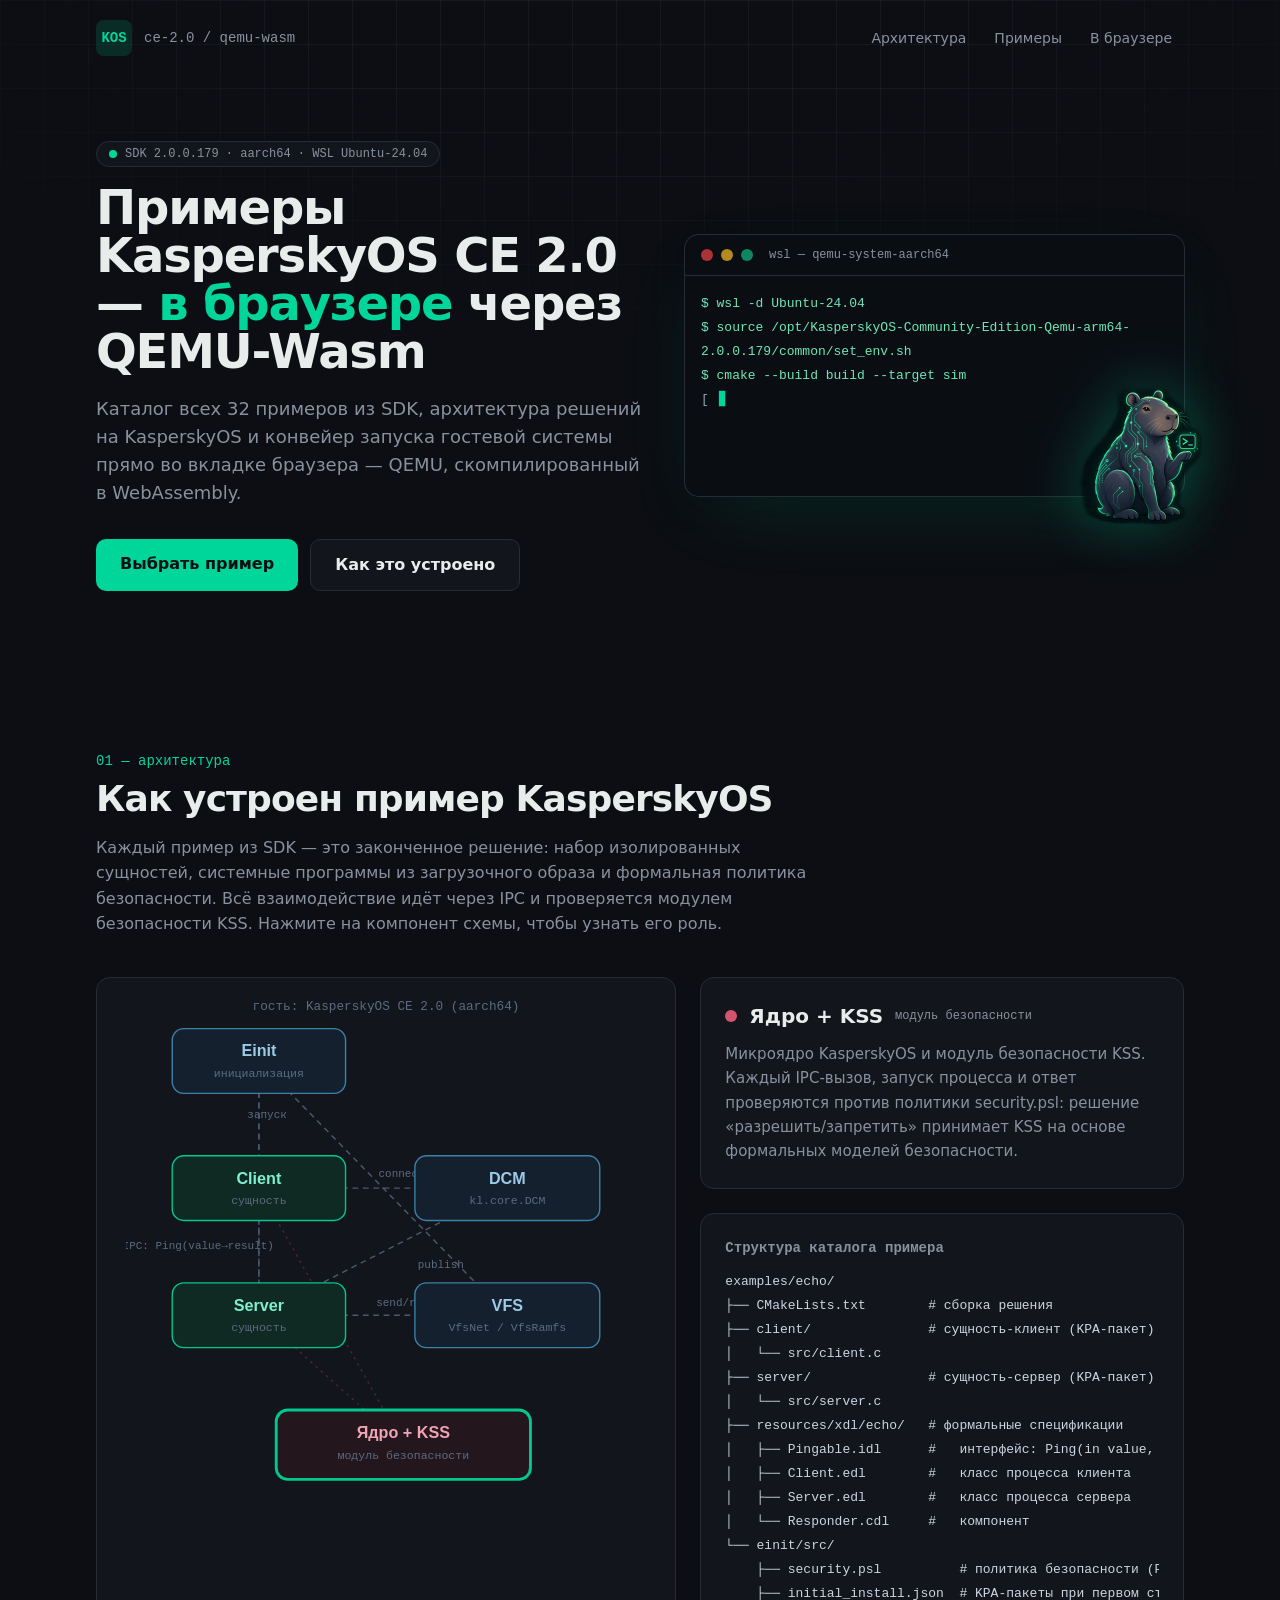
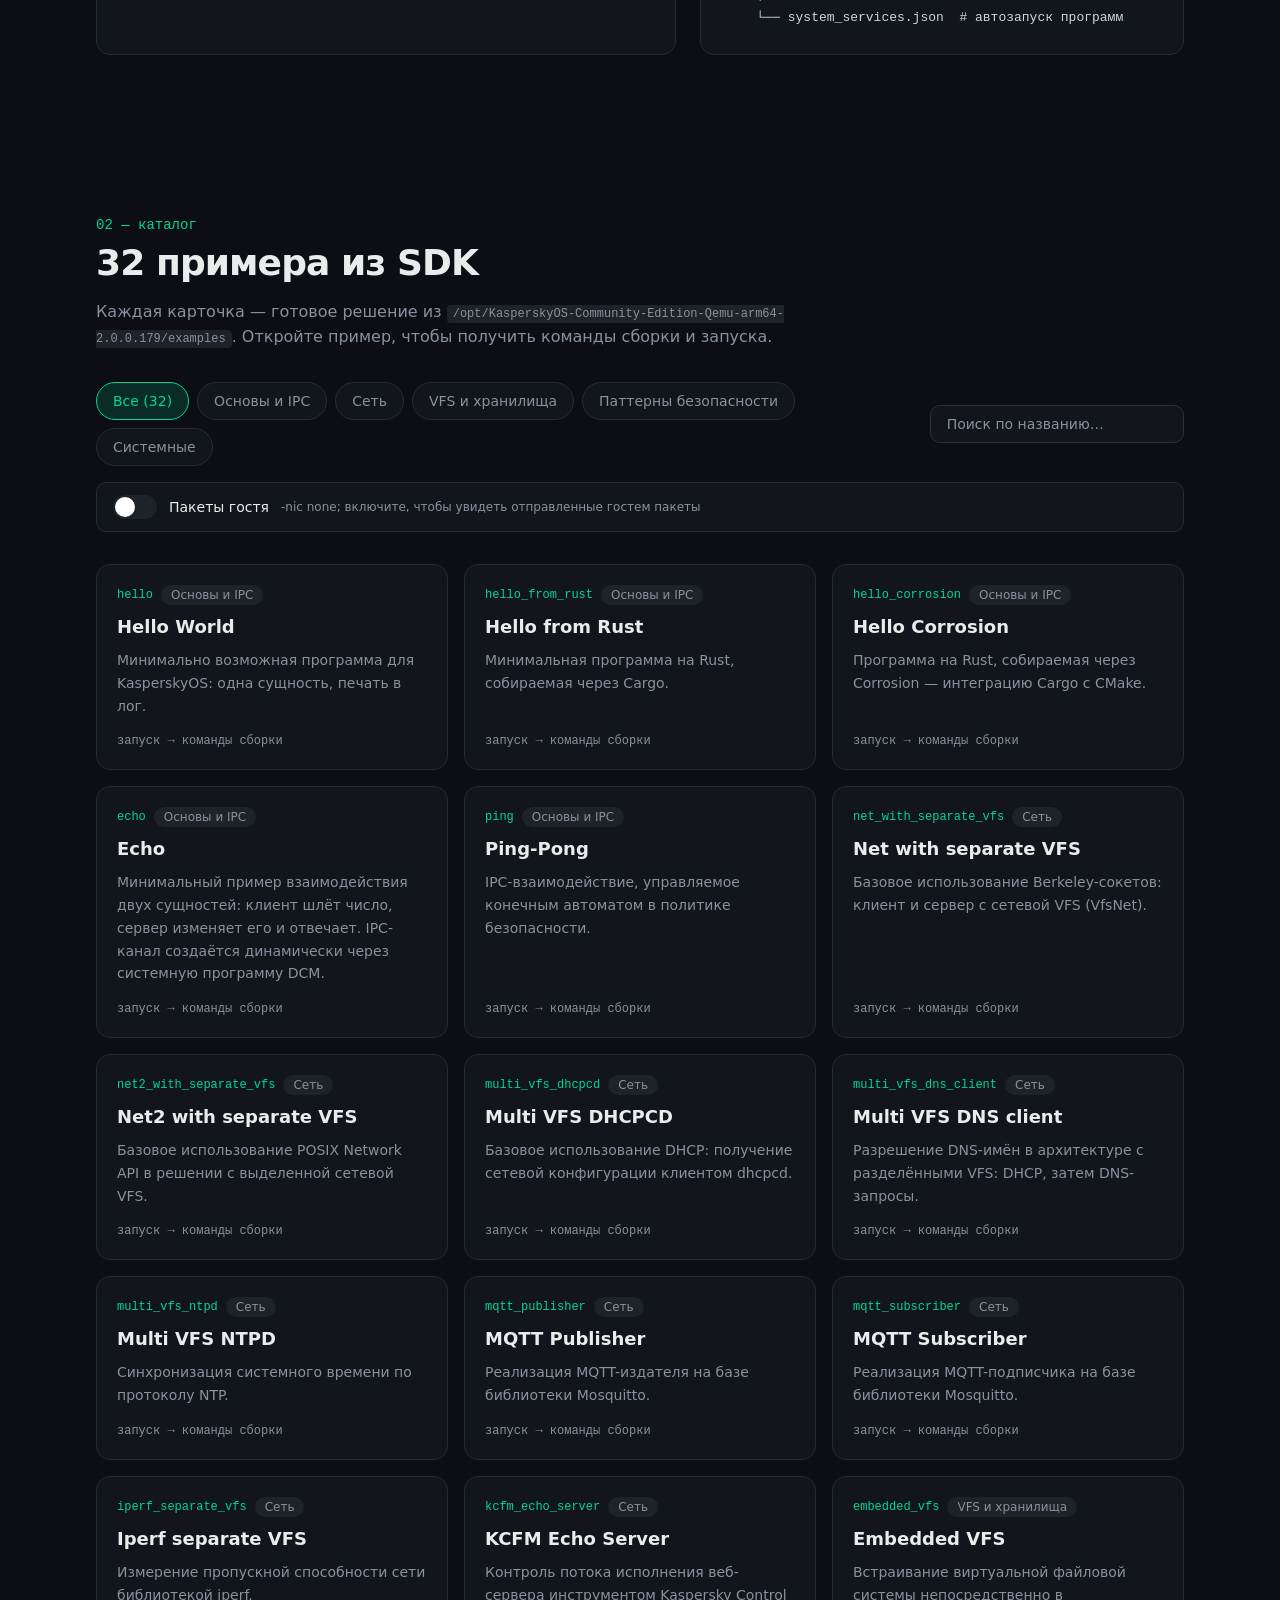
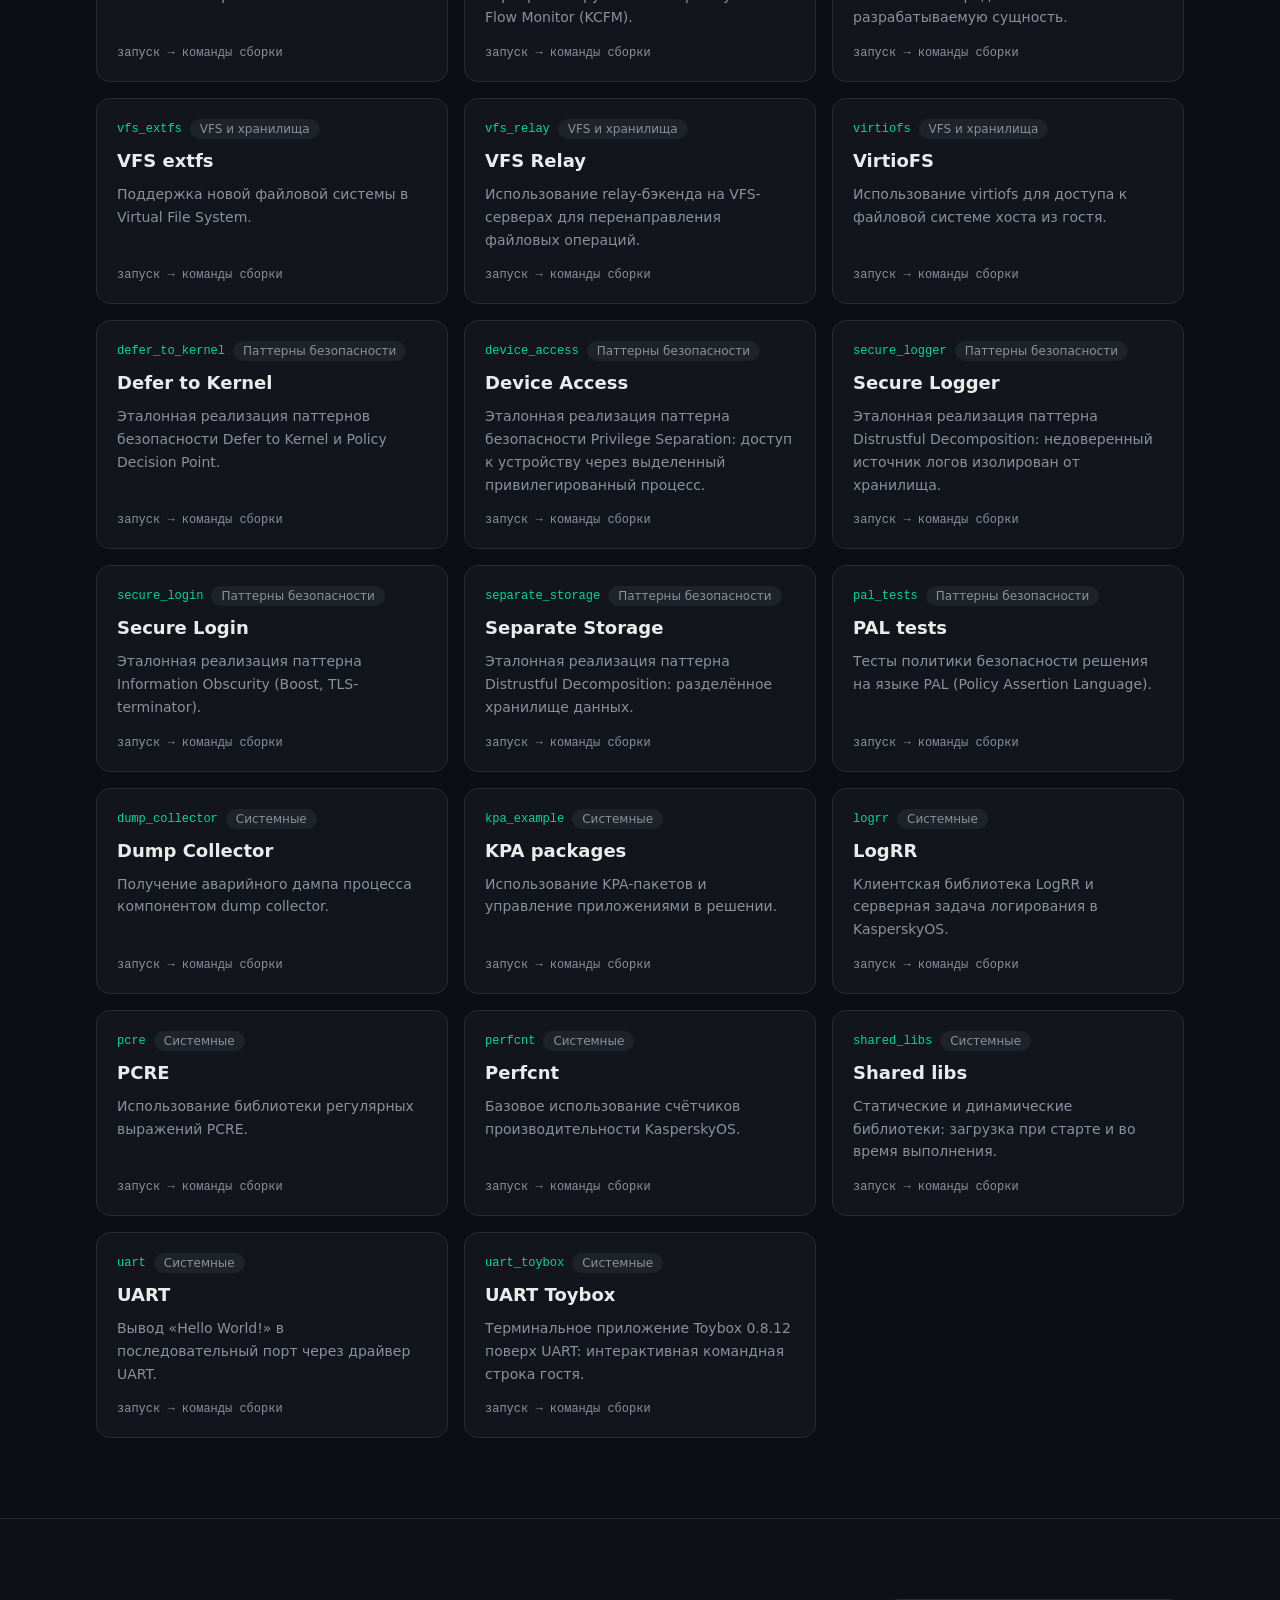
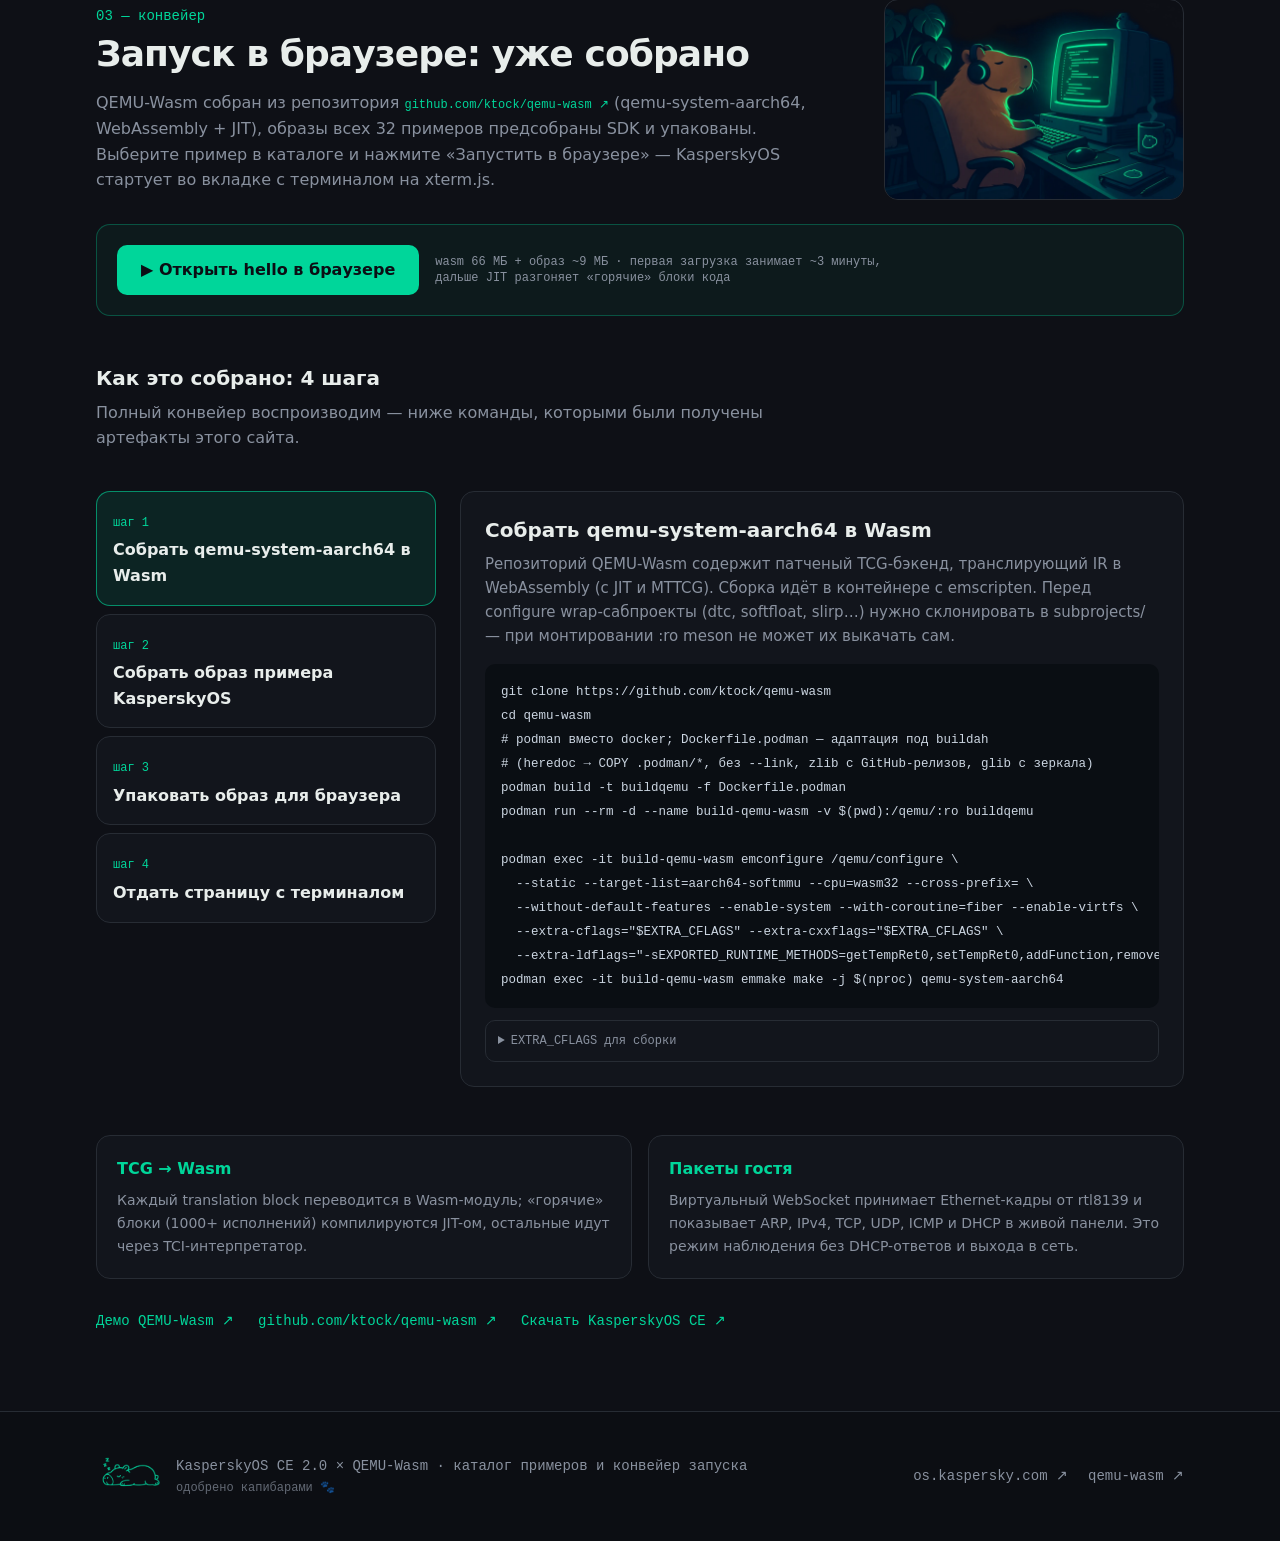
==== commit f35cdc56: "Add browser-only guest packet viewer" ====
--- a/index.html
+++ b/index.html
@@ -10,8 +10,8 @@
       rel="stylesheet"
     />
     <title>KasperskyOS CE 2.0 × QEMU-Wasm — запуск примеров в браузере</title>
-    <script type="module" crossorigin src="./assets/index-exodf2b7.js"></script>
-    <link rel="stylesheet" crossorigin href="./assets/index-D3POMPVp.css">
+    <script type="module" crossorigin src="./assets/index-DO3JlGy1.js"></script>
+    <link rel="stylesheet" crossorigin href="./assets/index-C48B68FW.css">
   </head>
   <body>
     <div id="root"></div>
--- a/assets/index-C48B68FW.css
+++ b/assets/index-C48B68FW.css
@@ -0,0 +1 @@
+*,:before,:after{--tw-border-spacing-x: 0;--tw-border-spacing-y: 0;--tw-translate-x: 0;--tw-translate-y: 0;--tw-rotate: 0;--tw-skew-x: 0;--tw-skew-y: 0;--tw-scale-x: 1;--tw-scale-y: 1;--tw-pan-x: ;--tw-pan-y: ;--tw-pinch-zoom: ;--tw-scroll-snap-strictness: proximity;--tw-gradient-from-position: ;--tw-gradient-via-position: ;--tw-gradient-to-position: ;--tw-ordinal: ;--tw-slashed-zero: ;--tw-numeric-figure: ;--tw-numeric-spacing: ;--tw-numeric-fraction: ;--tw-ring-inset: ;--tw-ring-offset-width: 0px;--tw-ring-offset-color: #fff;--tw-ring-color: rgb(59 130 246 / .5);--tw-ring-offset-shadow: 0 0 #0000;--tw-ring-shadow: 0 0 #0000;--tw-shadow: 0 0 #0000;--tw-shadow-colored: 0 0 #0000;--tw-blur: ;--tw-brightness: ;--tw-contrast: ;--tw-grayscale: ;--tw-hue-rotate: ;--tw-invert: ;--tw-saturate: ;--tw-sepia: ;--tw-drop-shadow: ;--tw-backdrop-blur: ;--tw-backdrop-brightness: ;--tw-backdrop-contrast: ;--tw-backdrop-grayscale: ;--tw-backdrop-hue-rotate: ;--tw-backdrop-invert: ;--tw-backdrop-opacity: ;--tw-backdrop-saturate: ;--tw-backdrop-sepia: ;--tw-contain-size: ;--tw-contain-layout: ;--tw-contain-paint: ;--tw-contain-style: }::backdrop{--tw-border-spacing-x: 0;--tw-border-spacing-y: 0;--tw-translate-x: 0;--tw-translate-y: 0;--tw-rotate: 0;--tw-skew-x: 0;--tw-skew-y: 0;--tw-scale-x: 1;--tw-scale-y: 1;--tw-pan-x: ;--tw-pan-y: ;--tw-pinch-zoom: ;--tw-scroll-snap-strictness: proximity;--tw-gradient-from-position: ;--tw-gradient-via-position: ;--tw-gradient-to-position: ;--tw-ordinal: ;--tw-slashed-zero: ;--tw-numeric-figure: ;--tw-numeric-spacing: ;--tw-numeric-fraction: ;--tw-ring-inset: ;--tw-ring-offset-width: 0px;--tw-ring-offset-color: #fff;--tw-ring-color: rgb(59 130 246 / .5);--tw-ring-offset-shadow: 0 0 #0000;--tw-ring-shadow: 0 0 #0000;--tw-shadow: 0 0 #0000;--tw-shadow-colored: 0 0 #0000;--tw-blur: ;--tw-brightness: ;--tw-contrast: ;--tw-grayscale: ;--tw-hue-rotate: ;--tw-invert: ;--tw-saturate: ;--tw-sepia: ;--tw-drop-shadow: ;--tw-backdrop-blur: ;--tw-backdrop-brightness: ;--tw-backdrop-contrast: ;--tw-backdrop-grayscale: ;--tw-backdrop-hue-rotate: ;--tw-backdrop-invert: ;--tw-backdrop-opacity: ;--tw-backdrop-saturate: ;--tw-backdrop-sepia: ;--tw-contain-size: ;--tw-contain-layout: ;--tw-contain-paint: ;--tw-contain-style: }*,:before,:after{box-sizing:border-box;border-width:0;border-style:solid;border-color:#e5e7eb}:before,:after{--tw-content: ""}html,:host{line-height:1.5;-webkit-text-size-adjust:100%;-moz-tab-size:4;-o-tab-size:4;tab-size:4;font-family:ui-sans-serif,system-ui,sans-serif,"Apple Color Emoji","Segoe UI Emoji",Segoe UI Symbol,"Noto Color Emoji";font-feature-settings:normal;font-variation-settings:normal;-webkit-tap-highlight-color:transparent}body{margin:0;line-height:inherit}hr{height:0;color:inherit;border-top-width:1px}abbr:where([title]){-webkit-text-decoration:underline dotted;text-decoration:underline dotted}h1,h2,h3,h4,h5,h6{font-size:inherit;font-weight:inherit}a{color:inherit;text-decoration:inherit}b,strong{font-weight:bolder}code,kbd,samp,pre{font-family:ui-monospace,SFMono-Regular,Menlo,Monaco,Consolas,Liberation Mono,Courier New,monospace;font-feature-settings:normal;font-variation-settings:normal;font-size:1em}small{font-size:80%}sub,sup{font-size:75%;line-height:0;position:relative;vertical-align:baseline}sub{bottom:-.25em}sup{top:-.5em}table{text-indent:0;border-color:inherit;border-collapse:collapse}button,input,optgroup,select,textarea{font-family:inherit;font-feature-settings:inherit;font-variation-settings:inherit;font-size:100%;font-weight:inherit;line-height:inherit;letter-spacing:inherit;color:inherit;margin:0;padding:0}button,select{text-transform:none}button,input:where([type=button]),input:where([type=reset]),input:where([type=submit]){-webkit-appearance:button;background-color:transparent;background-image:none}:-moz-focusring{outline:auto}:-moz-ui-invalid{box-shadow:none}progress{vertical-align:baseline}::-webkit-inner-spin-button,::-webkit-outer-spin-button{height:auto}[type=search]{-webkit-appearance:textfield;outline-offset:-2px}::-webkit-search-decoration{-webkit-appearance:none}::-webkit-file-upload-button{-webkit-appearance:button;font:inherit}summary{display:list-item}blockquote,dl,dd,h1,h2,h3,h4,h5,h6,hr,figure,p,pre{margin:0}fieldset{margin:0;padding:0}legend{padding:0}ol,ul,menu{list-style:none;margin:0;padding:0}dialog{padding:0}textarea{resize:vertical}input::-moz-placeholder,textarea::-moz-placeholder{opacity:1;color:#9ca3af}input::placeholder,textarea::placeholder{opacity:1;color:#9ca3af}button,[role=button]{cursor:pointer}:disabled{cursor:default}img,svg,video,canvas,audio,iframe,embed,object{display:block;vertical-align:middle}img,video{max-width:100%;height:auto}[hidden]:where(:not([hidden=until-found])){display:none}:root{--background: 220 24% 6%;--foreground: 150 14% 92%;--card: 220 20% 9%;--card-foreground: 150 14% 92%;--popover: 220 22% 8%;--popover-foreground: 150 14% 92%;--primary: 163 100% 42%;--primary-foreground: 220 30% 6%;--secondary: 219 16% 14%;--secondary-foreground: 150 14% 92%;--muted: 219 16% 14%;--muted-foreground: 218 10% 58%;--accent: 163 90% 40%;--accent-foreground: 220 30% 6%;--destructive: 0 72% 51%;--destructive-foreground: 0 0% 98%;--border: 218 14% 18%;--input: 218 14% 20%;--ring: 163 100% 42%;--radius: .625rem}*{border-color:hsl(var(--border))}html{scroll-behavior:smooth}body{background-color:hsl(var(--background));color:hsl(var(--foreground));font-family:Space Grotesk,Segoe UI,system-ui,sans-serif;font-size:16px;line-height:1.6}code,pre,.font-mono{font-family:JetBrains Mono,ui-monospace,Cascadia Code,Consolas,monospace}:focus-visible{outline:2px solid hsl(var(--ring));outline-offset:2px;border-radius:4px}.sr-only{position:absolute;width:1px;height:1px;padding:0;margin:-1px;overflow:hidden;clip:rect(0,0,0,0);white-space:nowrap;border-width:0}.pointer-events-none{pointer-events:none}.visible{visibility:visible}.invisible{visibility:hidden}.static{position:static}.fixed{position:fixed}.absolute{position:absolute}.relative{position:relative}.inset-0{inset:0}.inset-x-0{left:0;right:0}.inset-y-0{top:0;bottom:0}.-bottom-10{bottom:-2.5rem}.-bottom-12{bottom:-3rem}.-left-12{left:-3rem}.-right-12{right:-3rem}.-right-4{right:-1rem}.-top-12{top:-3rem}.bottom-0{bottom:0}.left-0{left:0}.left-1\/2{left:50%}.left-2{left:.5rem}.left-\[50\%\]{left:50%}.right-0{right:0}.right-1{right:.25rem}.right-2{right:.5rem}.right-3{right:.75rem}.right-4{right:1rem}.top-0{top:0}.top-0\.5{top:.125rem}.top-1\.5{top:.375rem}.top-1\/2{top:50%}.top-3\.5{top:.875rem}.top-4{top:1rem}.top-\[1px\]{top:1px}.top-\[50\%\]{top:50%}.top-\[60\%\]{top:60%}.top-full{top:100%}.isolate{isolation:isolate}.z-10{z-index:10}.z-20{z-index:20}.z-50{z-index:50}.z-\[1\]{z-index:1}.order-first{order:-9999}.order-last{order:9999}.col-start-2{grid-column-start:2}.row-span-2{grid-row:span 2 / span 2}.row-start-1{grid-row-start:1}.\!m-0{margin:0!important}.-mx-1{margin-left:-.25rem;margin-right:-.25rem}.-my-2{margin-top:-.5rem;margin-bottom:-.5rem}.mx-2{margin-left:.5rem;margin-right:.5rem}.mx-3\.5{margin-left:.875rem;margin-right:.875rem}.mx-auto{margin-left:auto;margin-right:auto}.my-0{margin-top:0;margin-bottom:0}.my-0\.5{margin-top:.125rem;margin-bottom:.125rem}.my-1{margin-top:.25rem;margin-bottom:.25rem}.-ml-4{margin-left:-1rem}.-mt-4{margin-top:-1rem}.mb-2{margin-bottom:.5rem}.mb-3{margin-bottom:.75rem}.mb-4{margin-bottom:1rem}.ml-1{margin-left:.25rem}.ml-2{margin-left:.5rem}.ml-4{margin-left:1rem}.ml-auto{margin-left:auto}.mt-1{margin-top:.25rem}.mt-1\.5{margin-top:.375rem}.mt-10{margin-top:2.5rem}.mt-12{margin-top:3rem}.mt-2{margin-top:.5rem}.mt-3{margin-top:.75rem}.mt-4{margin-top:1rem}.mt-5{margin-top:1.25rem}.mt-6{margin-top:1.5rem}.mt-8{margin-top:2rem}.mt-auto{margin-top:auto}.line-clamp-1{overflow:hidden;display:-webkit-box;-webkit-box-orient:vertical;-webkit-line-clamp:1}.line-clamp-2{overflow:hidden;display:-webkit-box;-webkit-box-orient:vertical;-webkit-line-clamp:2}.block{display:block}.inline-block{display:inline-block}.flex{display:flex}.inline-flex{display:inline-flex}.table{display:table}.table-caption{display:table-caption}.table-cell{display:table-cell}.table-row{display:table-row}.grid{display:grid}.hidden{display:none}.aspect-square{aspect-ratio:1 / 1}.aspect-video{aspect-ratio:16 / 9}.size-10{width:2.5rem;height:2.5rem}.size-2{width:.5rem;height:.5rem}.size-2\.5{width:.625rem;height:.625rem}.size-3{width:.75rem;height:.75rem}.size-3\.5{width:.875rem;height:.875rem}.size-4{width:1rem;height:1rem}.size-6{width:1.5rem;height:1.5rem}.size-7{width:1.75rem;height:1.75rem}.size-8{width:2rem;height:2rem}.size-9{width:2.25rem;height:2.25rem}.size-auto{width:auto;height:auto}.size-full{width:100%;height:100%}.h-1\.5{height:.375rem}.h-10{height:2.5rem}.h-12{height:3rem}.h-2{height:.5rem}.h-2\.5{height:.625rem}.h-3{height:.75rem}.h-4{height:1rem}.h-5{height:1.25rem}.h-6{height:1.5rem}.h-7{height:1.75rem}.h-8{height:2rem}.h-9{height:2.25rem}.h-\[1\.15rem\]{height:1.15rem}.h-\[calc\(100\%-1px\)\]{height:calc(100% - 1px)}.h-\[var\(--radix-navigation-menu-viewport-height\)\]{height:var(--radix-navigation-menu-viewport-height)}.h-\[var\(--radix-select-trigger-height\)\]{height:var(--radix-select-trigger-height)}.h-auto{height:auto}.h-full{height:100%}.h-px{height:1px}.h-svh{height:100svh}.max-h-\[300px\]{max-height:300px}.max-h-\[85vh\]{max-height:85vh}.min-h-0{min-height:0px}.min-h-16{min-height:4rem}.min-h-4{min-height:1rem}.min-h-\[100dvh\]{min-height:100dvh}.min-h-\[220px\]{min-height:220px}.min-h-svh{min-height:100svh}.w-0{width:0px}.w-1{width:.25rem}.w-11{width:2.75rem}.w-16{width:4rem}.w-2{width:.5rem}.w-2\.5{width:.625rem}.w-28{width:7rem}.w-3{width:.75rem}.w-3\/4{width:75%}.w-4{width:1rem}.w-5{width:1.25rem}.w-64{width:16rem}.w-72{width:18rem}.w-8{width:2rem}.w-9{width:2.25rem}.w-\[100px\]{width:100px}.w-auto{width:auto}.w-fit{width:-moz-fit-content;width:fit-content}.w-full{width:100%}.w-max{width:-moz-max-content;width:max-content}.w-px{width:1px}.min-w-0{min-width:0px}.min-w-10{min-width:2.5rem}.min-w-5{min-width:1.25rem}.min-w-8{min-width:2rem}.min-w-9{min-width:2.25rem}.min-w-\[12rem\]{min-width:12rem}.min-w-\[380px\]{min-width:380px}.min-w-\[8rem\]{min-width:8rem}.min-w-\[var\(--radix-select-trigger-width\)\]{min-width:var(--radix-select-trigger-width)}.max-w-2xl{max-width:42rem}.max-w-6xl{max-width:72rem}.max-w-\[300px\]{max-width:300px}.max-w-\[520px\]{max-width:520px}.max-w-\[65ch\]{max-width:65ch}.max-w-\[70ch\]{max-width:70ch}.max-w-\[calc\(100\%-2rem\)\]{max-width:calc(100% - 2rem)}.max-w-max{max-width:-moz-max-content;max-width:max-content}.max-w-sm{max-width:24rem}.flex-1{flex:1 1 0%}.flex-none{flex:none}.shrink-0{flex-shrink:0}.grow{flex-grow:1}.grow-0{flex-grow:0}.basis-full{flex-basis:100%}.caption-bottom{caption-side:bottom}.border-collapse{border-collapse:collapse}.-translate-x-1\/2{--tw-translate-x: -50%;transform:translate(var(--tw-translate-x),var(--tw-translate-y)) rotate(var(--tw-rotate)) skew(var(--tw-skew-x)) skewY(var(--tw-skew-y)) scaleX(var(--tw-scale-x)) scaleY(var(--tw-scale-y))}.-translate-x-px{--tw-translate-x: -1px;transform:translate(var(--tw-translate-x),var(--tw-translate-y)) rotate(var(--tw-rotate)) skew(var(--tw-skew-x)) skewY(var(--tw-skew-y)) scaleX(var(--tw-scale-x)) scaleY(var(--tw-scale-y))}.-translate-y-1\/2{--tw-translate-y: -50%;transform:translate(var(--tw-translate-x),var(--tw-translate-y)) rotate(var(--tw-rotate)) skew(var(--tw-skew-x)) skewY(var(--tw-skew-y)) scaleX(var(--tw-scale-x)) scaleY(var(--tw-scale-y))}.translate-x-\[-50\%\]{--tw-translate-x: -50%;transform:translate(var(--tw-translate-x),var(--tw-translate-y)) rotate(var(--tw-rotate)) skew(var(--tw-skew-x)) skewY(var(--tw-skew-y)) scaleX(var(--tw-scale-x)) scaleY(var(--tw-scale-y))}.translate-x-px{--tw-translate-x: 1px;transform:translate(var(--tw-translate-x),var(--tw-translate-y)) rotate(var(--tw-rotate)) skew(var(--tw-skew-x)) skewY(var(--tw-skew-y)) scaleX(var(--tw-scale-x)) scaleY(var(--tw-scale-y))}.translate-y-0\.5{--tw-translate-y: .125rem;transform:translate(var(--tw-translate-x),var(--tw-translate-y)) rotate(var(--tw-rotate)) skew(var(--tw-skew-x)) skewY(var(--tw-skew-y)) scaleX(var(--tw-scale-x)) scaleY(var(--tw-scale-y))}.translate-y-\[-50\%\]{--tw-translate-y: -50%;transform:translate(var(--tw-translate-x),var(--tw-translate-y)) rotate(var(--tw-rotate)) skew(var(--tw-skew-x)) skewY(var(--tw-skew-y)) scaleX(var(--tw-scale-x)) scaleY(var(--tw-scale-y))}.translate-y-\[calc\(-50\%_-_2px\)\]{--tw-translate-y: calc(-50% - 2px) ;transform:translate(var(--tw-translate-x),var(--tw-translate-y)) rotate(var(--tw-rotate)) skew(var(--tw-skew-x)) skewY(var(--tw-skew-y)) scaleX(var(--tw-scale-x)) scaleY(var(--tw-scale-y))}.rotate-45{--tw-rotate: 45deg;transform:translate(var(--tw-translate-x),var(--tw-translate-y)) rotate(var(--tw-rotate)) skew(var(--tw-skew-x)) skewY(var(--tw-skew-y)) scaleX(var(--tw-scale-x)) scaleY(var(--tw-scale-y))}.rotate-90{--tw-rotate: 90deg;transform:translate(var(--tw-translate-x),var(--tw-translate-y)) rotate(var(--tw-rotate)) skew(var(--tw-skew-x)) skewY(var(--tw-skew-y)) scaleX(var(--tw-scale-x)) scaleY(var(--tw-scale-y))}.transform{transform:translate(var(--tw-translate-x),var(--tw-translate-y)) rotate(var(--tw-rotate)) skew(var(--tw-skew-x)) skewY(var(--tw-skew-y)) scaleX(var(--tw-scale-x)) scaleY(var(--tw-scale-y))}@keyframes caret-blink{0%,70%,to{opacity:1}20%,50%{opacity:0}}.animate-caret-blink{animation:caret-blink 1.25s ease-out infinite}@keyframes pulse{50%{opacity:.5}}.animate-pulse{animation:pulse 2s cubic-bezier(.4,0,.6,1) infinite}@keyframes spin{to{transform:rotate(360deg)}}.animate-spin{animation:spin 1s linear infinite}.cursor-default{cursor:default}.cursor-pointer{cursor:pointer}.cursor-text{cursor:text}.touch-none{touch-action:none}.select-none{-webkit-user-select:none;-moz-user-select:none;user-select:none}.resize-none{resize:none}.scroll-my-1{scroll-margin-top:.25rem;scroll-margin-bottom:.25rem}.scroll-mt-20{scroll-margin-top:5rem}.scroll-py-1{scroll-padding-top:.25rem;scroll-padding-bottom:.25rem}.list-disc{list-style-type:disc}.list-none{list-style-type:none}.auto-rows-min{grid-auto-rows:min-content}.grid-cols-\[0_1fr\]{grid-template-columns:0 1fr}.grid-rows-\[auto_auto\]{grid-template-rows:auto auto}.flex-row{flex-direction:row}.flex-col{flex-direction:column}.flex-col-reverse{flex-direction:column-reverse}.flex-wrap{flex-wrap:wrap}.place-content-center{place-content:center}.items-start{align-items:flex-start}.items-end{align-items:flex-end}.items-center{align-items:center}.items-stretch{align-items:stretch}.justify-start{justify-content:flex-start}.justify-center{justify-content:center}.justify-between{justify-content:space-between}.justify-items-start{justify-items:start}.gap-0\.5{gap:.125rem}.gap-1{gap:.25rem}.gap-1\.5{gap:.375rem}.gap-10{gap:2.5rem}.gap-2{gap:.5rem}.gap-2\.5{gap:.625rem}.gap-3{gap:.75rem}.gap-4{gap:1rem}.gap-5{gap:1.25rem}.gap-6{gap:1.5rem}.gap-7{gap:1.75rem}.gap-8{gap:2rem}.gap-\[--spacing\(var\(--gap\)\)\]{gap:var(--spacing(var(--gap)))}.gap-x-6{-moz-column-gap:1.5rem;column-gap:1.5rem}.gap-y-0\.5{row-gap:.125rem}.gap-y-2{row-gap:.5rem}.self-start{align-self:flex-start}.self-center{align-self:center}.self-stretch{align-self:stretch}.justify-self-end{justify-self:end}.overflow-auto{overflow:auto}.overflow-hidden{overflow:hidden}.overflow-x-auto{overflow-x:auto}.overflow-y-auto{overflow-y:auto}.overflow-x-hidden{overflow-x:hidden}.whitespace-nowrap{white-space:nowrap}.text-balance{text-wrap:balance}.break-words{overflow-wrap:break-word}.rounded{border-radius:.25rem}.rounded-\[2px\]{border-radius:2px}.rounded-\[4px\]{border-radius:4px}.rounded-\[calc\(var\(--radius\)-5px\)\]{border-radius:calc(var(--radius) - 5px)}.rounded-\[inherit\]{border-radius:inherit}.rounded-full{border-radius:9999px}.rounded-lg{border-radius:var(--radius)}.rounded-md{border-radius:calc(var(--radius) - 2px)}.rounded-none{border-radius:0}.rounded-sm{border-radius:calc(var(--radius) - 4px)}.rounded-xl{border-radius:calc(var(--radius) + 4px)}.rounded-xs{border-radius:calc(var(--radius) - 6px)}.rounded-l-md{border-top-left-radius:calc(var(--radius) - 2px);border-bottom-left-radius:calc(var(--radius) - 2px)}.rounded-r-md{border-top-right-radius:calc(var(--radius) - 2px);border-bottom-right-radius:calc(var(--radius) - 2px)}.rounded-tl-sm{border-top-left-radius:calc(var(--radius) - 4px)}.border{border-width:1px}.border-0{border-width:0px}.border-\[1\.5px\]{border-width:1.5px}.border-y{border-top-width:1px;border-bottom-width:1px}.border-b{border-bottom-width:1px}.border-l{border-left-width:1px}.border-r{border-right-width:1px}.border-t{border-top-width:1px}.border-dashed{border-style:dashed}.border-amber-500\/30{border-color:#f59e0b4d}.border-border{border-color:hsl(var(--border))}.border-border\/50{border-color:hsl(var(--border) / .5)}.border-input{border-color:hsl(var(--input))}.border-primary{border-color:hsl(var(--primary))}.border-primary\/30{border-color:hsl(var(--primary) / .3)}.border-primary\/60{border-color:hsl(var(--primary) / .6)}.border-sidebar-border{border-color:hsl(var(--sidebar-border))}.border-transparent{border-color:transparent}.border-l-transparent{border-left-color:transparent}.border-t-transparent{border-top-color:transparent}.bg-\[\#0a0e13\]{--tw-bg-opacity: 1;background-color:rgb(10 14 19 / var(--tw-bg-opacity, 1))}.bg-accent{background-color:hsl(var(--accent))}.bg-amber-400\/70{background-color:#fbbf24b3}.bg-amber-500\/10{background-color:#f59e0b1a}.bg-background{background-color:hsl(var(--background))}.bg-black\/50{background-color:#00000080}.bg-black\/70{background-color:#000000b3}.bg-border{background-color:hsl(var(--border))}.bg-card{background-color:hsl(var(--card))}.bg-card\/40{background-color:hsl(var(--card) / .4)}.bg-destructive{--tw-bg-opacity: 1;background-color:hsl(var(--destructive) / var(--tw-bg-opacity, 1))}.bg-emerald-500\/70{background-color:#10b981b3}.bg-foreground{background-color:hsl(var(--foreground))}.bg-input{background-color:hsl(var(--input))}.bg-muted{background-color:hsl(var(--muted))}.bg-muted\/50{background-color:hsl(var(--muted) / .5)}.bg-popover{background-color:hsl(var(--popover))}.bg-primary{background-color:hsl(var(--primary))}.bg-primary\/10{background-color:hsl(var(--primary) / .1)}.bg-primary\/15{background-color:hsl(var(--primary) / .15)}.bg-primary\/20{background-color:hsl(var(--primary) / .2)}.bg-primary\/5{background-color:hsl(var(--primary) / .05)}.bg-red-500\/70{background-color:#ef4444b3}.bg-secondary{background-color:hsl(var(--secondary))}.bg-sidebar{background-color:hsl(var(--sidebar-background))}.bg-sidebar-border{background-color:hsl(var(--sidebar-border))}.bg-transparent{background-color:transparent}.bg-white{--tw-bg-opacity: 1;background-color:rgb(255 255 255 / var(--tw-bg-opacity, 1))}.fill-current{fill:currentColor}.fill-foreground{fill:hsl(var(--foreground))}.fill-primary{fill:hsl(var(--primary))}.p-0{padding:0}.p-1{padding:.25rem}.p-2{padding:.5rem}.p-3{padding:.75rem}.p-4{padding:1rem}.p-5{padding:1.25rem}.p-6{padding:1.5rem}.p-\[3px\]{padding:3px}.p-px{padding:1px}.px-1{padding-left:.25rem;padding-right:.25rem}.px-1\.5{padding-left:.375rem;padding-right:.375rem}.px-2{padding-left:.5rem;padding-right:.5rem}.px-2\.5{padding-left:.625rem;padding-right:.625rem}.px-3{padding-left:.75rem;padding-right:.75rem}.px-4{padding-left:1rem;padding-right:1rem}.px-6{padding-left:1.5rem;padding-right:1.5rem}.py-0\.5{padding-top:.125rem;padding-bottom:.125rem}.py-1{padding-top:.25rem;padding-bottom:.25rem}.py-1\.5{padding-top:.375rem;padding-bottom:.375rem}.py-10{padding-top:2.5rem;padding-bottom:2.5rem}.py-2{padding-top:.5rem;padding-bottom:.5rem}.py-20{padding-top:5rem;padding-bottom:5rem}.py-3{padding-top:.75rem;padding-bottom:.75rem}.py-4{padding-top:1rem;padding-bottom:1rem}.py-5{padding-top:1.25rem;padding-bottom:1.25rem}.py-6{padding-top:1.5rem;padding-bottom:1.5rem}.pb-20{padding-bottom:5rem}.pb-3{padding-bottom:.75rem}.pb-4{padding-bottom:1rem}.pl-2{padding-left:.5rem}.pl-3{padding-left:.75rem}.pl-4{padding-left:1rem}.pl-8{padding-left:2rem}.pr-1{padding-right:.25rem}.pr-2{padding-right:.5rem}.pr-2\.5{padding-right:.625rem}.pr-3{padding-right:.75rem}.pr-8{padding-right:2rem}.pt-0{padding-top:0}.pt-10{padding-top:2.5rem}.pt-3{padding-top:.75rem}.pt-4{padding-top:1rem}.text-left{text-align:left}.text-center{text-align:center}.align-middle{vertical-align:middle}.font-mono{font-family:ui-monospace,SFMono-Regular,Menlo,Monaco,Consolas,Liberation Mono,Courier New,monospace}.font-sans{font-family:ui-sans-serif,system-ui,sans-serif,"Apple Color Emoji","Segoe UI Emoji",Segoe UI Symbol,"Noto Color Emoji"}.text-2xl{font-size:1.5rem;line-height:2rem}.text-3xl{font-size:1.875rem;line-height:2.25rem}.text-4xl{font-size:2.25rem;line-height:2.5rem}.text-\[0\.8rem\]{font-size:.8rem}.text-\[11\.5px\]{font-size:11.5px}.text-\[12\.5px\]{font-size:12.5px}.text-\[13px\]{font-size:13px}.text-\[15px\]{font-size:15px}.text-base{font-size:1rem;line-height:1.5rem}.text-lg{font-size:1.125rem;line-height:1.75rem}.text-sm{font-size:.875rem;line-height:1.25rem}.text-sm\/relaxed{font-size:.875rem;line-height:1.625}.text-xl{font-size:1.25rem;line-height:1.75rem}.text-xs{font-size:.75rem;line-height:1rem}.font-bold{font-weight:700}.font-medium{font-weight:500}.font-normal{font-weight:400}.font-semibold{font-weight:600}.tabular-nums{--tw-numeric-spacing: tabular-nums;font-variant-numeric:var(--tw-ordinal) var(--tw-slashed-zero) var(--tw-numeric-figure) var(--tw-numeric-spacing) var(--tw-numeric-fraction)}.leading-5{line-height:1.25rem}.leading-6{line-height:1.5rem}.leading-none{line-height:1}.leading-normal{line-height:1.5}.leading-relaxed{line-height:1.625}.leading-snug{line-height:1.375}.leading-tight{line-height:1.25}.tracking-tight{letter-spacing:-.025em}.tracking-widest{letter-spacing:.1em}.text-accent-foreground{color:hsl(var(--accent-foreground))}.text-amber-200{--tw-text-opacity: 1;color:rgb(253 230 138 / var(--tw-text-opacity, 1))}.text-background{color:hsl(var(--background))}.text-card-foreground{color:hsl(var(--card-foreground))}.text-current{color:currentColor}.text-destructive{--tw-text-opacity: 1;color:hsl(var(--destructive) / var(--tw-text-opacity, 1))}.text-emerald-300{--tw-text-opacity: 1;color:rgb(110 231 183 / var(--tw-text-opacity, 1))}.text-emerald-400{--tw-text-opacity: 1;color:rgb(52 211 153 / var(--tw-text-opacity, 1))}.text-foreground{color:hsl(var(--foreground))}.text-muted-foreground{color:hsl(var(--muted-foreground))}.text-popover-foreground{color:hsl(var(--popover-foreground))}.text-primary{color:hsl(var(--primary))}.text-primary-foreground{color:hsl(var(--primary-foreground))}.text-secondary-foreground{color:hsl(var(--secondary-foreground))}.text-sidebar-foreground{color:hsl(var(--sidebar-foreground))}.text-sidebar-foreground\/70{color:hsl(var(--sidebar-foreground) / .7)}.text-slate-300{--tw-text-opacity: 1;color:rgb(203 213 225 / var(--tw-text-opacity, 1))}.text-slate-400{--tw-text-opacity: 1;color:rgb(148 163 184 / var(--tw-text-opacity, 1))}.text-white{--tw-text-opacity: 1;color:rgb(255 255 255 / var(--tw-text-opacity, 1))}.underline-offset-4{text-underline-offset:4px}.opacity-0{opacity:0}.opacity-50{opacity:.5}.opacity-70{opacity:.7}.shadow{--tw-shadow: 0 1px 3px 0 rgb(0 0 0 / .1), 0 1px 2px -1px rgb(0 0 0 / .1);--tw-shadow-colored: 0 1px 3px 0 var(--tw-shadow-color), 0 1px 2px -1px var(--tw-shadow-color);box-shadow:var(--tw-ring-offset-shadow, 0 0 #0000),var(--tw-ring-shadow, 0 0 #0000),var(--tw-shadow)}.shadow-\[0_0_0_1px_hsl\(var\(--sidebar-border\)\)\]{--tw-shadow: 0 0 0 1px hsl(var(--sidebar-border));--tw-shadow-colored: 0 0 0 1px var(--tw-shadow-color);box-shadow:var(--tw-ring-offset-shadow, 0 0 #0000),var(--tw-ring-shadow, 0 0 #0000),var(--tw-shadow)}.shadow-lg{--tw-shadow: 0 10px 15px -3px rgb(0 0 0 / .1), 0 4px 6px -4px rgb(0 0 0 / .1);--tw-shadow-colored: 0 10px 15px -3px var(--tw-shadow-color), 0 4px 6px -4px var(--tw-shadow-color);box-shadow:var(--tw-ring-offset-shadow, 0 0 #0000),var(--tw-ring-shadow, 0 0 #0000),var(--tw-shadow)}.shadow-md{--tw-shadow: 0 4px 6px -1px rgb(0 0 0 / .1), 0 2px 4px -2px rgb(0 0 0 / .1);--tw-shadow-colored: 0 4px 6px -1px var(--tw-shadow-color), 0 2px 4px -2px var(--tw-shadow-color);box-shadow:var(--tw-ring-offset-shadow, 0 0 #0000),var(--tw-ring-shadow, 0 0 #0000),var(--tw-shadow)}.shadow-none{--tw-shadow: 0 0 #0000;--tw-shadow-colored: 0 0 #0000;box-shadow:var(--tw-ring-offset-shadow, 0 0 #0000),var(--tw-ring-shadow, 0 0 #0000),var(--tw-shadow)}.shadow-sm{--tw-shadow: 0 1px 2px 0 rgb(0 0 0 / .05);--tw-shadow-colored: 0 1px 2px 0 var(--tw-shadow-color);box-shadow:var(--tw-ring-offset-shadow, 0 0 #0000),var(--tw-ring-shadow, 0 0 #0000),var(--tw-shadow)}.shadow-xl{--tw-shadow: 0 20px 25px -5px rgb(0 0 0 / .1), 0 8px 10px -6px rgb(0 0 0 / .1);--tw-shadow-colored: 0 20px 25px -5px var(--tw-shadow-color), 0 8px 10px -6px var(--tw-shadow-color);box-shadow:var(--tw-ring-offset-shadow, 0 0 #0000),var(--tw-ring-shadow, 0 0 #0000),var(--tw-shadow)}.shadow-xs{--tw-shadow: 0 1px 2px 0 rgb(0 0 0 / .05);--tw-shadow-colored: 0 1px 2px 0 var(--tw-shadow-color);box-shadow:var(--tw-ring-offset-shadow, 0 0 #0000),var(--tw-ring-shadow, 0 0 #0000),var(--tw-shadow)}.outline-none{outline:2px solid transparent;outline-offset:2px}.outline{outline-style:solid}.ring-0{--tw-ring-offset-shadow: var(--tw-ring-inset) 0 0 0 var(--tw-ring-offset-width) var(--tw-ring-offset-color);--tw-ring-shadow: var(--tw-ring-inset) 0 0 0 calc(0px + var(--tw-ring-offset-width)) var(--tw-ring-color);box-shadow:var(--tw-ring-offset-shadow),var(--tw-ring-shadow),var(--tw-shadow, 0 0 #0000)}.ring-ring\/50{--tw-ring-color: hsl(var(--ring) / .5)}.ring-sidebar-ring{--tw-ring-color: hsl(var(--sidebar-ring))}.ring-offset-background{--tw-ring-offset-color: hsl(var(--background))}.drop-shadow-\[0_0_28px_rgba\(0\,200\,142\,0\.35\)\]{--tw-drop-shadow: drop-shadow(0 0 28px rgba(0,200,142,.35));filter:var(--tw-blur) var(--tw-brightness) var(--tw-contrast) var(--tw-grayscale) var(--tw-hue-rotate) var(--tw-invert) var(--tw-saturate) var(--tw-sepia) var(--tw-drop-shadow)}.filter{filter:var(--tw-blur) var(--tw-brightness) var(--tw-contrast) var(--tw-grayscale) var(--tw-hue-rotate) var(--tw-invert) var(--tw-saturate) var(--tw-sepia) var(--tw-drop-shadow)}.transition{transition-property:color,background-color,border-color,text-decoration-color,fill,stroke,opacity,box-shadow,transform,filter,backdrop-filter;transition-timing-function:cubic-bezier(.4,0,.2,1);transition-duration:.15s}.transition-\[color\,box-shadow\]{transition-property:color,box-shadow;transition-timing-function:cubic-bezier(.4,0,.2,1);transition-duration:.15s}.transition-\[left\,right\,width\]{transition-property:left,right,width;transition-timing-function:cubic-bezier(.4,0,.2,1);transition-duration:.15s}.transition-\[left\]{transition-property:left;transition-timing-function:cubic-bezier(.4,0,.2,1);transition-duration:.15s}.transition-\[margin\,opacity\]{transition-property:margin,opacity;transition-timing-function:cubic-bezier(.4,0,.2,1);transition-duration:.15s}.transition-\[width\,height\,padding\]{transition-property:width,height,padding;transition-timing-function:cubic-bezier(.4,0,.2,1);transition-duration:.15s}.transition-\[width\]{transition-property:width;transition-timing-function:cubic-bezier(.4,0,.2,1);transition-duration:.15s}.transition-all{transition-property:all;transition-timing-function:cubic-bezier(.4,0,.2,1);transition-duration:.15s}.transition-colors{transition-property:color,background-color,border-color,text-decoration-color,fill,stroke;transition-timing-function:cubic-bezier(.4,0,.2,1);transition-duration:.15s}.transition-none{transition-property:none}.transition-opacity{transition-property:opacity;transition-timing-function:cubic-bezier(.4,0,.2,1);transition-duration:.15s}.transition-shadow{transition-property:box-shadow;transition-timing-function:cubic-bezier(.4,0,.2,1);transition-duration:.15s}.transition-transform{transition-property:transform;transition-timing-function:cubic-bezier(.4,0,.2,1);transition-duration:.15s}.duration-100{transition-duration:.1s}.duration-1000{transition-duration:1s}.duration-200{transition-duration:.2s}.duration-300{transition-duration:.3s}.ease-in-out{transition-timing-function:cubic-bezier(.4,0,.2,1)}.ease-linear{transition-timing-function:linear}@keyframes enter{0%{opacity:var(--tw-enter-opacity, 1);transform:translate3d(var(--tw-enter-translate-x, 0),var(--tw-enter-translate-y, 0),0) scale3d(var(--tw-enter-scale, 1),var(--tw-enter-scale, 1),var(--tw-enter-scale, 1)) rotate(var(--tw-enter-rotate, 0))}}@keyframes exit{to{opacity:var(--tw-exit-opacity, 1);transform:translate3d(var(--tw-exit-translate-x, 0),var(--tw-exit-translate-y, 0),0) scale3d(var(--tw-exit-scale, 1),var(--tw-exit-scale, 1),var(--tw-exit-scale, 1)) rotate(var(--tw-exit-rotate, 0))}}.animate-in{animation-name:enter;animation-duration:.15s;--tw-enter-opacity: initial;--tw-enter-scale: initial;--tw-enter-rotate: initial;--tw-enter-translate-x: initial;--tw-enter-translate-y: initial}.fade-in-0{--tw-enter-opacity: 0}.zoom-in-95{--tw-enter-scale: .95}.duration-100{animation-duration:.1s}.duration-1000{animation-duration:1s}.duration-200{animation-duration:.2s}.duration-300{animation-duration:.3s}.ease-in-out{animation-timing-function:cubic-bezier(.4,0,.2,1)}.ease-linear{animation-timing-function:linear}.\[--cell-size\:--spacing\(8\)\]{--cell-size: var(--spacing(8))}.grid-bg{background-image:linear-gradient(to right,hsl(218 14% 14% / .5) 1px,transparent 1px),linear-gradient(to bottom,hsl(218 14% 14% / .5) 1px,transparent 1px);background-size:44px 44px;mask-image:radial-gradient(ellipse 90% 70% at 50% 0%,black 30%,transparent 75%);-webkit-mask-image:radial-gradient(ellipse 90% 70% at 50% 0%,black 30%,transparent 75%)}.terminal-glow{box-shadow:0 0 0 1px #272c34,0 24px 80px -24px #00d69a2e,0 8px 32px -8px #05070ae6}.caret:after{content:"▋";margin-left:2px;color:#00d69a;animation:caret-blink 1.1s steps(1) infinite}@keyframes caret-blink{50%{opacity:0}}@media(prefers-reduced-motion:reduce){html{scroll-behavior:auto}.caret:after{animation:none}*{transition-duration:.01ms!important;animation-duration:.01ms!important}}::-moz-selection{background:#00d69a4d}::selection{background:#00d69a4d}::-webkit-scrollbar{width:10px;height:10px}::-webkit-scrollbar-track{background:#0c0e13}::-webkit-scrollbar-thumb{background:#2c313a;border-radius:5px}::-webkit-scrollbar-thumb:hover{background:#3d4551}.selection\:bg-primary *::-moz-selection{background-color:hsl(var(--primary))}.selection\:bg-primary *::selection{background-color:hsl(var(--primary))}.selection\:text-primary-foreground *::-moz-selection{color:hsl(var(--primary-foreground))}.selection\:text-primary-foreground *::selection{color:hsl(var(--primary-foreground))}.selection\:bg-primary::-moz-selection{background-color:hsl(var(--primary))}.selection\:bg-primary::selection{background-color:hsl(var(--primary))}.selection\:text-primary-foreground::-moz-selection{color:hsl(var(--primary-foreground))}.selection\:text-primary-foreground::selection{color:hsl(var(--primary-foreground))}.file\:inline-flex::file-selector-button{display:inline-flex}.file\:h-7::file-selector-button{height:1.75rem}.file\:border-0::file-selector-button{border-width:0px}.file\:bg-transparent::file-selector-button{background-color:transparent}.file\:text-sm::file-selector-button{font-size:.875rem;line-height:1.25rem}.file\:font-medium::file-selector-button{font-weight:500}.file\:text-foreground::file-selector-button{color:hsl(var(--foreground))}.placeholder\:text-muted-foreground::-moz-placeholder{color:hsl(var(--muted-foreground))}.placeholder\:text-muted-foreground::placeholder{color:hsl(var(--muted-foreground))}.after\:absolute:after{content:var(--tw-content);position:absolute}.after\:-inset-2:after{content:var(--tw-content);inset:-.5rem}.after\:inset-y-0:after{content:var(--tw-content);top:0;bottom:0}.after\:left-1\/2:after{content:var(--tw-content);left:50%}.after\:w-1:after{content:var(--tw-content);width:.25rem}.after\:w-\[2px\]:after{content:var(--tw-content);width:2px}.after\:-translate-x-1\/2:after{content:var(--tw-content);--tw-translate-x: -50%;transform:translate(var(--tw-translate-x),var(--tw-translate-y)) rotate(var(--tw-rotate)) skew(var(--tw-skew-x)) skewY(var(--tw-skew-y)) scaleX(var(--tw-scale-x)) scaleY(var(--tw-scale-y))}.first\:rounded-l-md:first-child{border-top-left-radius:calc(var(--radius) - 2px);border-bottom-left-radius:calc(var(--radius) - 2px)}.first\:border-l:first-child{border-left-width:1px}.last\:mt-0:last-child{margin-top:0}.last\:rounded-r-md:last-child{border-top-right-radius:calc(var(--radius) - 2px);border-bottom-right-radius:calc(var(--radius) - 2px)}.last\:border-b-0:last-child{border-bottom-width:0px}.hover\:-translate-y-0\.5:hover{--tw-translate-y: -.125rem;transform:translate(var(--tw-translate-x),var(--tw-translate-y)) rotate(var(--tw-rotate)) skew(var(--tw-skew-x)) skewY(var(--tw-skew-y)) scaleX(var(--tw-scale-x)) scaleY(var(--tw-scale-y))}.hover\:scale-\[1\.02\]:hover{--tw-scale-x: 1.02;--tw-scale-y: 1.02;transform:translate(var(--tw-translate-x),var(--tw-translate-y)) rotate(var(--tw-rotate)) skew(var(--tw-skew-x)) skewY(var(--tw-skew-y)) scaleX(var(--tw-scale-x)) scaleY(var(--tw-scale-y))}.hover\:border-primary\/30:hover{border-color:hsl(var(--primary) / .3)}.hover\:border-primary\/40:hover{border-color:hsl(var(--primary) / .4)}.hover\:border-primary\/50:hover{border-color:hsl(var(--primary) / .5)}.hover\:border-primary\/60:hover{border-color:hsl(var(--primary) / .6)}.hover\:bg-accent:hover{background-color:hsl(var(--accent))}.hover\:bg-destructive\/90:hover{background-color:hsl(var(--destructive) / .9)}.hover\:bg-muted:hover{background-color:hsl(var(--muted))}.hover\:bg-muted\/50:hover{background-color:hsl(var(--muted) / .5)}.hover\:bg-primary\/90:hover{background-color:hsl(var(--primary) / .9)}.hover\:bg-secondary\/80:hover{background-color:hsl(var(--secondary) / .8)}.hover\:bg-sidebar-accent:hover{background-color:hsl(var(--sidebar-accent))}.hover\:text-accent-foreground:hover{color:hsl(var(--accent-foreground))}.hover\:text-foreground:hover{color:hsl(var(--foreground))}.hover\:text-muted-foreground:hover{color:hsl(var(--muted-foreground))}.hover\:text-primary:hover{color:hsl(var(--primary))}.hover\:text-sidebar-accent-foreground:hover{color:hsl(var(--sidebar-accent-foreground))}.hover\:underline:hover{text-decoration-line:underline}.hover\:opacity-100:hover{opacity:1}.hover\:shadow-\[0_0_0_1px_hsl\(var\(--sidebar-accent\)\)\]:hover{--tw-shadow: 0 0 0 1px hsl(var(--sidebar-accent));--tw-shadow-colored: 0 0 0 1px var(--tw-shadow-color);box-shadow:var(--tw-ring-offset-shadow, 0 0 #0000),var(--tw-ring-shadow, 0 0 #0000),var(--tw-shadow)}.hover\:shadow-lg:hover{--tw-shadow: 0 10px 15px -3px rgb(0 0 0 / .1), 0 4px 6px -4px rgb(0 0 0 / .1);--tw-shadow-colored: 0 10px 15px -3px var(--tw-shadow-color), 0 4px 6px -4px var(--tw-shadow-color);box-shadow:var(--tw-ring-offset-shadow, 0 0 #0000),var(--tw-ring-shadow, 0 0 #0000),var(--tw-shadow)}.hover\:shadow-primary\/5:hover{--tw-shadow-color: hsl(var(--primary) / .05);--tw-shadow: var(--tw-shadow-colored)}.hover\:ring-4:hover{--tw-ring-offset-shadow: var(--tw-ring-inset) 0 0 0 var(--tw-ring-offset-width) var(--tw-ring-offset-color);--tw-ring-shadow: var(--tw-ring-inset) 0 0 0 calc(4px + var(--tw-ring-offset-width)) var(--tw-ring-color);box-shadow:var(--tw-ring-offset-shadow),var(--tw-ring-shadow),var(--tw-shadow, 0 0 #0000)}.hover\:after\:bg-sidebar-border:hover:after{content:var(--tw-content);background-color:hsl(var(--sidebar-border))}.focus\:z-10:focus{z-index:10}.focus\:border-primary:focus{border-color:hsl(var(--primary))}.focus\:bg-accent:focus{background-color:hsl(var(--accent))}.focus\:text-accent-foreground:focus{color:hsl(var(--accent-foreground))}.focus\:ring-2:focus{--tw-ring-offset-shadow: var(--tw-ring-inset) 0 0 0 var(--tw-ring-offset-width) var(--tw-ring-offset-color);--tw-ring-shadow: var(--tw-ring-inset) 0 0 0 calc(2px + var(--tw-ring-offset-width)) var(--tw-ring-color);box-shadow:var(--tw-ring-offset-shadow),var(--tw-ring-shadow),var(--tw-shadow, 0 0 #0000)}.focus\:ring-ring:focus{--tw-ring-color: hsl(var(--ring))}.focus\:ring-offset-2:focus{--tw-ring-offset-width: 2px}.focus-visible\:z-10:focus-visible{z-index:10}.focus-visible\:border-ring:focus-visible{border-color:hsl(var(--ring))}.focus-visible\:outline-1:focus-visible{outline-width:1px}.focus-visible\:outline-ring:focus-visible{outline-color:hsl(var(--ring))}.focus-visible\:ring-0:focus-visible{--tw-ring-offset-shadow: var(--tw-ring-inset) 0 0 0 var(--tw-ring-offset-width) var(--tw-ring-offset-color);--tw-ring-shadow: var(--tw-ring-inset) 0 0 0 calc(0px + var(--tw-ring-offset-width)) var(--tw-ring-color);box-shadow:var(--tw-ring-offset-shadow),var(--tw-ring-shadow),var(--tw-shadow, 0 0 #0000)}.focus-visible\:ring-1:focus-visible{--tw-ring-offset-shadow: var(--tw-ring-inset) 0 0 0 var(--tw-ring-offset-width) var(--tw-ring-offset-color);--tw-ring-shadow: var(--tw-ring-inset) 0 0 0 calc(1px + var(--tw-ring-offset-width)) var(--tw-ring-color);box-shadow:var(--tw-ring-offset-shadow),var(--tw-ring-shadow),var(--tw-shadow, 0 0 #0000)}.focus-visible\:ring-2:focus-visible{--tw-ring-offset-shadow: var(--tw-ring-inset) 0 0 0 var(--tw-ring-offset-width) var(--tw-ring-offset-color);--tw-ring-shadow: var(--tw-ring-inset) 0 0 0 calc(2px + var(--tw-ring-offset-width)) var(--tw-ring-color);box-shadow:var(--tw-ring-offset-shadow),var(--tw-ring-shadow),var(--tw-shadow, 0 0 #0000)}.focus-visible\:ring-4:focus-visible{--tw-ring-offset-shadow: var(--tw-ring-inset) 0 0 0 var(--tw-ring-offset-width) var(--tw-ring-offset-color);--tw-ring-shadow: var(--tw-ring-inset) 0 0 0 calc(4px + var(--tw-ring-offset-width)) var(--tw-ring-color);box-shadow:var(--tw-ring-offset-shadow),var(--tw-ring-shadow),var(--tw-shadow, 0 0 #0000)}.focus-visible\:ring-\[3px\]:focus-visible{--tw-ring-offset-shadow: var(--tw-ring-inset) 0 0 0 var(--tw-ring-offset-width) var(--tw-ring-offset-color);--tw-ring-shadow: var(--tw-ring-inset) 0 0 0 calc(3px + var(--tw-ring-offset-width)) var(--tw-ring-color);box-shadow:var(--tw-ring-offset-shadow),var(--tw-ring-shadow),var(--tw-shadow, 0 0 #0000)}.focus-visible\:ring-destructive\/20:focus-visible{--tw-ring-color: hsl(var(--destructive) / .2)}.focus-visible\:ring-ring:focus-visible{--tw-ring-color: hsl(var(--ring))}.focus-visible\:ring-ring\/50:focus-visible{--tw-ring-color: hsl(var(--ring) / .5)}.focus-visible\:ring-offset-1:focus-visible{--tw-ring-offset-width: 1px}.active\:scale-\[0\.98\]:active{--tw-scale-x: .98;--tw-scale-y: .98;transform:translate(var(--tw-translate-x),var(--tw-translate-y)) rotate(var(--tw-rotate)) skew(var(--tw-skew-x)) skewY(var(--tw-skew-y)) scaleX(var(--tw-scale-x)) scaleY(var(--tw-scale-y))}.active\:bg-sidebar-accent:active{background-color:hsl(var(--sidebar-accent))}.active\:text-sidebar-accent-foreground:active{color:hsl(var(--sidebar-accent-foreground))}.disabled\:pointer-events-none:disabled{pointer-events:none}.disabled\:cursor-not-allowed:disabled{cursor:not-allowed}.disabled\:opacity-50:disabled{opacity:.5}.group\/menu-item:focus-within .group-focus-within\/menu-item\:opacity-100{opacity:1}.group:hover .group-hover\:text-primary{color:hsl(var(--primary))}.group\/menu-item:hover .group-hover\/menu-item\:opacity-100{opacity:1}.peer\/menu-button:hover~.peer-hover\/menu-button\:text-sidebar-accent-foreground{color:hsl(var(--sidebar-accent-foreground))}.peer:disabled~.peer-disabled\:cursor-not-allowed{cursor:not-allowed}.peer:disabled~.peer-disabled\:opacity-50{opacity:.5}.has-\[\>button\]\:ml-\[-0\.45rem\]:has(>button){margin-left:-.45rem}.has-\[\>button\]\:mr-\[-0\.45rem\]:has(>button){margin-right:-.45rem}.has-\[\>kbd\]\:ml-\[-0\.35rem\]:has(>kbd){margin-left:-.35rem}.has-\[\>kbd\]\:mr-\[-0\.35rem\]:has(>kbd){margin-right:-.35rem}.has-\[\>\[data-align\=block-end\]\]\:h-auto:has(>[data-align=block-end]){height:auto}.has-\[\>\[data-align\=block-start\]\]\:h-auto:has(>[data-align=block-start]){height:auto}.has-\[\>textarea\]\:h-auto:has(>textarea){height:auto}.has-\[\>\[data-slot\=field\]\]\:w-full:has(>[data-slot=field]){width:100%}.has-\[\>svg\]\:grid-cols-\[calc\(var\(--spacing\)\*4\)_1fr\]:has(>svg){grid-template-columns:calc(var(--spacing) * 4) 1fr}.has-\[\>\[data-align\=block-end\]\]\:flex-col:has(>[data-align=block-end]){flex-direction:column}.has-\[\>\[data-align\=block-start\]\]\:flex-col:has(>[data-align=block-start]){flex-direction:column}.has-\[\>\[data-slot\=field\]\]\:flex-col:has(>[data-slot=field]){flex-direction:column}.has-\[\>\[data-slot\=field-content\]\]\:items-start:has(>[data-slot=field-content]){align-items:flex-start}.has-\[\>\[data-slot\=button-group\]\]\:gap-2:has(>[data-slot=button-group]){gap:.5rem}.has-\[\>\[data-slot\=checkbox-group\]\]\:gap-3:has(>[data-slot=checkbox-group]){gap:.75rem}.has-\[\>\[data-slot\=radio-group\]\]\:gap-3:has(>[data-slot=radio-group]){gap:.75rem}.has-\[\>svg\]\:gap-x-3:has(>svg){-moz-column-gap:.75rem;column-gap:.75rem}.has-\[\>\[data-slot\=field\]\]\:rounded-md:has(>[data-slot=field]){border-radius:calc(var(--radius) - 2px)}.has-\[\>\[data-slot\=field\]\]\:border:has(>[data-slot=field]){border-width:1px}.has-\[\[data-slot\=input-group-control\]\:focus-visible\]\:border-ring:has([data-slot=input-group-control]:focus-visible){border-color:hsl(var(--ring))}.has-\[\[data-slot\]\[aria-invalid\=true\]\]\:border-destructive:has([data-slot][aria-invalid=true]){--tw-border-opacity: 1;border-color:hsl(var(--destructive) / var(--tw-border-opacity, 1))}.has-\[\>svg\]\:p-0:has(>svg){padding:0}.has-\[\>svg\]\:px-2:has(>svg){padding-left:.5rem;padding-right:.5rem}.has-\[\>svg\]\:px-2\.5:has(>svg){padding-left:.625rem;padding-right:.625rem}.has-\[\>svg\]\:px-3:has(>svg){padding-left:.75rem;padding-right:.75rem}.has-\[\>svg\]\:px-4:has(>svg){padding-left:1rem;padding-right:1rem}.has-\[\[data-slot\=input-group-control\]\:focus-visible\]\:ring-\[3px\]:has([data-slot=input-group-control]:focus-visible){--tw-ring-offset-shadow: var(--tw-ring-inset) 0 0 0 var(--tw-ring-offset-width) var(--tw-ring-offset-color);--tw-ring-shadow: var(--tw-ring-inset) 0 0 0 calc(3px + var(--tw-ring-offset-width)) var(--tw-ring-color);box-shadow:var(--tw-ring-offset-shadow),var(--tw-ring-shadow),var(--tw-shadow, 0 0 #0000)}.has-\[\[data-slot\=input-group-control\]\:focus-visible\]\:ring-ring\/50:has([data-slot=input-group-control]:focus-visible){--tw-ring-color: hsl(var(--ring) / .5)}.has-\[\[data-slot\]\[aria-invalid\=true\]\]\:ring-destructive\/20:has([data-slot][aria-invalid=true]){--tw-ring-color: hsl(var(--destructive) / .2)}.group\/item:has([data-slot=item-description]) .group-has-\[\[data-slot\=item-description\]\]\/item\:translate-y-0\.5{--tw-translate-y: .125rem;transform:translate(var(--tw-translate-x),var(--tw-translate-y)) rotate(var(--tw-rotate)) skew(var(--tw-skew-x)) skewY(var(--tw-skew-y)) scaleX(var(--tw-scale-x)) scaleY(var(--tw-scale-y))}.group\/item:has([data-slot=item-description]) .group-has-\[\[data-slot\=item-description\]\]\/item\:self-start{align-self:flex-start}.group\/field:has([data-orientation=horizontal]) .group-has-\[\[data-orientation\=horizontal\]\]\/field\:text-balance{text-wrap:balance}.group\/input-group:has(>input) .group-has-\[\>input\]\/input-group\:pb-2\.5{padding-bottom:.625rem}.group\/input-group:has(>input) .group-has-\[\>input\]\/input-group\:pt-2\.5{padding-top:.625rem}.aria-disabled\:pointer-events-none[aria-disabled=true]{pointer-events:none}.aria-disabled\:opacity-50[aria-disabled=true]{opacity:.5}.aria-selected\:text-muted-foreground[aria-selected=true]{color:hsl(var(--muted-foreground))}.data-\[disabled\=true\]\:pointer-events-none[data-disabled=true],.data-\[disabled\]\:pointer-events-none[data-disabled]{pointer-events:none}.data-\[vaul-drawer-direction\=bottom\]\:inset-x-0[data-vaul-drawer-direction=bottom]{left:0;right:0}.data-\[vaul-drawer-direction\=left\]\:inset-y-0[data-vaul-drawer-direction=left],.data-\[vaul-drawer-direction\=right\]\:inset-y-0[data-vaul-drawer-direction=right]{top:0;bottom:0}.data-\[vaul-drawer-direction\=top\]\:inset-x-0[data-vaul-drawer-direction=top]{left:0;right:0}.data-\[vaul-drawer-direction\=bottom\]\:bottom-0[data-vaul-drawer-direction=bottom]{bottom:0}.data-\[vaul-drawer-direction\=left\]\:left-0[data-vaul-drawer-direction=left]{left:0}.data-\[vaul-drawer-direction\=right\]\:right-0[data-vaul-drawer-direction=right]{right:0}.data-\[vaul-drawer-direction\=top\]\:top-0[data-vaul-drawer-direction=top]{top:0}.data-\[active\=true\]\:z-10[data-active=true]{z-index:10}.data-\[vaul-drawer-direction\=bottom\]\:mt-24[data-vaul-drawer-direction=bottom]{margin-top:6rem}.data-\[vaul-drawer-direction\=top\]\:mb-24[data-vaul-drawer-direction=top]{margin-bottom:6rem}.data-\[orientation\=horizontal\]\:h-1\.5[data-orientation=horizontal]{height:.375rem}.data-\[orientation\=horizontal\]\:h-full[data-orientation=horizontal]{height:100%}.data-\[orientation\=horizontal\]\:h-px[data-orientation=horizontal]{height:1px}.data-\[orientation\=vertical\]\:h-auto[data-orientation=vertical]{height:auto}.data-\[orientation\=vertical\]\:h-full[data-orientation=vertical]{height:100%}.data-\[panel-group-direction\=vertical\]\:h-px[data-panel-group-direction=vertical]{height:1px}.data-\[size\=default\]\:h-9[data-size=default]{height:2.25rem}.data-\[size\=sm\]\:h-8[data-size=sm]{height:2rem}.data-\[vaul-drawer-direction\=bottom\]\:max-h-\[80vh\][data-vaul-drawer-direction=bottom],.data-\[vaul-drawer-direction\=top\]\:max-h-\[80vh\][data-vaul-drawer-direction=top]{max-height:80vh}.data-\[orientation\=vertical\]\:min-h-44[data-orientation=vertical]{min-height:11rem}.data-\[orientation\=horizontal\]\:w-full[data-orientation=horizontal]{width:100%}.data-\[orientation\=vertical\]\:w-1\.5[data-orientation=vertical]{width:.375rem}.data-\[orientation\=vertical\]\:w-auto[data-orientation=vertical]{width:auto}.data-\[orientation\=vertical\]\:w-full[data-orientation=vertical]{width:100%}.data-\[orientation\=vertical\]\:w-px[data-orientation=vertical]{width:1px}.data-\[panel-group-direction\=vertical\]\:w-full[data-panel-group-direction=vertical]{width:100%}.data-\[vaul-drawer-direction\=left\]\:w-3\/4[data-vaul-drawer-direction=left],.data-\[vaul-drawer-direction\=right\]\:w-3\/4[data-vaul-drawer-direction=right]{width:75%}.data-\[side\=bottom\]\:translate-y-1[data-side=bottom]{--tw-translate-y: .25rem;transform:translate(var(--tw-translate-x),var(--tw-translate-y)) rotate(var(--tw-rotate)) skew(var(--tw-skew-x)) skewY(var(--tw-skew-y)) scaleX(var(--tw-scale-x)) scaleY(var(--tw-scale-y))}.data-\[side\=left\]\:-translate-x-1[data-side=left]{--tw-translate-x: -.25rem;transform:translate(var(--tw-translate-x),var(--tw-translate-y)) rotate(var(--tw-rotate)) skew(var(--tw-skew-x)) skewY(var(--tw-skew-y)) scaleX(var(--tw-scale-x)) scaleY(var(--tw-scale-y))}.data-\[side\=right\]\:translate-x-1[data-side=right]{--tw-translate-x: .25rem;transform:translate(var(--tw-translate-x),var(--tw-translate-y)) rotate(var(--tw-rotate)) skew(var(--tw-skew-x)) skewY(var(--tw-skew-y)) scaleX(var(--tw-scale-x)) scaleY(var(--tw-scale-y))}.data-\[side\=top\]\:-translate-y-1[data-side=top]{--tw-translate-y: -.25rem;transform:translate(var(--tw-translate-x),var(--tw-translate-y)) rotate(var(--tw-rotate)) skew(var(--tw-skew-x)) skewY(var(--tw-skew-y)) scaleX(var(--tw-scale-x)) scaleY(var(--tw-scale-y))}.data-\[state\=checked\]\:translate-x-\[calc\(100\%-2px\)\][data-state=checked]{--tw-translate-x: calc(100% - 2px) ;transform:translate(var(--tw-translate-x),var(--tw-translate-y)) rotate(var(--tw-rotate)) skew(var(--tw-skew-x)) skewY(var(--tw-skew-y)) scaleX(var(--tw-scale-x)) scaleY(var(--tw-scale-y))}.data-\[state\=unchecked\]\:translate-x-0[data-state=unchecked]{--tw-translate-x: 0px;transform:translate(var(--tw-translate-x),var(--tw-translate-y)) rotate(var(--tw-rotate)) skew(var(--tw-skew-x)) skewY(var(--tw-skew-y)) scaleX(var(--tw-scale-x)) scaleY(var(--tw-scale-y))}@keyframes accordion-up{0%{height:var(--radix-accordion-content-height)}to{height:0}}.data-\[state\=closed\]\:animate-accordion-up[data-state=closed]{animation:accordion-up .2s ease-out}@keyframes accordion-down{0%{height:0}to{height:var(--radix-accordion-content-height)}}.data-\[state\=open\]\:animate-accordion-down[data-state=open]{animation:accordion-down .2s ease-out}.data-\[orientation\=vertical\]\:flex-col[data-orientation=vertical],.data-\[panel-group-direction\=vertical\]\:flex-col[data-panel-group-direction=vertical]{flex-direction:column}.data-\[slot\=checkbox-group\]\:gap-3[data-slot=checkbox-group]{gap:.75rem}.data-\[range-end\=true\]\:rounded-md[data-range-end=true]{border-radius:calc(var(--radius) - 2px)}.data-\[range-middle\=true\]\:rounded-none[data-range-middle=true]{border-radius:0}.data-\[range-start\=true\]\:rounded-md[data-range-start=true]{border-radius:calc(var(--radius) - 2px)}.data-\[selected\=true\]\:rounded-none[data-selected=true],.data-\[spacing\=0\]\:rounded-none[data-spacing="0"]{border-radius:0}.data-\[range-end\=true\]\:rounded-r-md[data-range-end=true]{border-top-right-radius:calc(var(--radius) - 2px);border-bottom-right-radius:calc(var(--radius) - 2px)}.data-\[range-start\=true\]\:rounded-l-md[data-range-start=true]{border-top-left-radius:calc(var(--radius) - 2px);border-bottom-left-radius:calc(var(--radius) - 2px)}.data-\[vaul-drawer-direction\=bottom\]\:rounded-t-lg[data-vaul-drawer-direction=bottom]{border-top-left-radius:var(--radius);border-top-right-radius:var(--radius)}.data-\[vaul-drawer-direction\=top\]\:rounded-b-lg[data-vaul-drawer-direction=top]{border-bottom-right-radius:var(--radius);border-bottom-left-radius:var(--radius)}.data-\[spacing\=0\]\:data-\[variant\=outline\]\:border-l-0[data-variant=outline][data-spacing="0"]{border-left-width:0px}.data-\[vaul-drawer-direction\=bottom\]\:border-t[data-vaul-drawer-direction=bottom]{border-top-width:1px}.data-\[vaul-drawer-direction\=left\]\:border-r[data-vaul-drawer-direction=left]{border-right-width:1px}.data-\[vaul-drawer-direction\=right\]\:border-l[data-vaul-drawer-direction=right]{border-left-width:1px}.data-\[vaul-drawer-direction\=top\]\:border-b[data-vaul-drawer-direction=top]{border-bottom-width:1px}.data-\[active\=true\]\:border-ring[data-active=true]{border-color:hsl(var(--ring))}.data-\[state\=checked\]\:border-primary[data-state=checked]{border-color:hsl(var(--primary))}.data-\[active\=true\]\:bg-accent\/50[data-active=true]{background-color:hsl(var(--accent) / .5)}.data-\[active\=true\]\:bg-sidebar-accent[data-active=true]{background-color:hsl(var(--sidebar-accent))}.data-\[range-end\=true\]\:bg-primary[data-range-end=true]{background-color:hsl(var(--primary))}.data-\[range-middle\=true\]\:bg-accent[data-range-middle=true]{background-color:hsl(var(--accent))}.data-\[range-start\=true\]\:bg-primary[data-range-start=true],.data-\[selected-single\=true\]\:bg-primary[data-selected-single=true]{background-color:hsl(var(--primary))}.data-\[selected\=true\]\:bg-accent[data-selected=true]{background-color:hsl(var(--accent))}.data-\[state\=active\]\:bg-background[data-state=active]{background-color:hsl(var(--background))}.data-\[state\=checked\]\:bg-primary[data-state=checked]{background-color:hsl(var(--primary))}.data-\[state\=on\]\:bg-accent[data-state=on],.data-\[state\=open\]\:bg-accent[data-state=open]{background-color:hsl(var(--accent))}.data-\[state\=open\]\:bg-accent\/50[data-state=open]{background-color:hsl(var(--accent) / .5)}.data-\[state\=open\]\:bg-secondary[data-state=open]{background-color:hsl(var(--secondary))}.data-\[state\=selected\]\:bg-muted[data-state=selected]{background-color:hsl(var(--muted))}.data-\[state\=unchecked\]\:bg-input[data-state=unchecked]{background-color:hsl(var(--input))}.data-\[inset\]\:pl-8[data-inset]{padding-left:2rem}.data-\[variant\=label\]\:text-sm[data-variant=label]{font-size:.875rem;line-height:1.25rem}.data-\[variant\=legend\]\:text-base[data-variant=legend]{font-size:1rem;line-height:1.5rem}.data-\[active\=true\]\:font-medium[data-active=true]{font-weight:500}.data-\[active\=true\]\:text-accent-foreground[data-active=true]{color:hsl(var(--accent-foreground))}.data-\[active\=true\]\:text-sidebar-accent-foreground[data-active=true]{color:hsl(var(--sidebar-accent-foreground))}.data-\[error\=true\]\:text-destructive[data-error=true],.data-\[invalid\=true\]\:text-destructive[data-invalid=true]{--tw-text-opacity: 1;color:hsl(var(--destructive) / var(--tw-text-opacity, 1))}.data-\[placeholder\]\:text-muted-foreground[data-placeholder]{color:hsl(var(--muted-foreground))}.data-\[range-end\=true\]\:text-primary-foreground[data-range-end=true]{color:hsl(var(--primary-foreground))}.data-\[range-middle\=true\]\:text-accent-foreground[data-range-middle=true]{color:hsl(var(--accent-foreground))}.data-\[range-start\=true\]\:text-primary-foreground[data-range-start=true],.data-\[selected-single\=true\]\:text-primary-foreground[data-selected-single=true]{color:hsl(var(--primary-foreground))}.data-\[selected\=true\]\:text-accent-foreground[data-selected=true]{color:hsl(var(--accent-foreground))}.data-\[state\=checked\]\:text-primary-foreground[data-state=checked]{color:hsl(var(--primary-foreground))}.data-\[state\=on\]\:text-accent-foreground[data-state=on],.data-\[state\=open\]\:text-accent-foreground[data-state=open]{color:hsl(var(--accent-foreground))}.data-\[state\=open\]\:text-muted-foreground[data-state=open]{color:hsl(var(--muted-foreground))}.data-\[variant\=destructive\]\:text-destructive[data-variant=destructive]{--tw-text-opacity: 1;color:hsl(var(--destructive) / var(--tw-text-opacity, 1))}.data-\[disabled\=true\]\:opacity-50[data-disabled=true],.data-\[disabled\]\:opacity-50[data-disabled]{opacity:.5}.data-\[state\=open\]\:opacity-100[data-state=open]{opacity:1}.data-\[spacing\=0\]\:shadow-none[data-spacing="0"]{--tw-shadow: 0 0 #0000;--tw-shadow-colored: 0 0 #0000;box-shadow:var(--tw-ring-offset-shadow, 0 0 #0000),var(--tw-ring-shadow, 0 0 #0000),var(--tw-shadow)}.data-\[spacing\=default\]\:data-\[variant\=outline\]\:shadow-xs[data-variant=outline][data-spacing=default],.data-\[state\=active\]\:shadow-sm[data-state=active]{--tw-shadow: 0 1px 2px 0 rgb(0 0 0 / .05);--tw-shadow-colored: 0 1px 2px 0 var(--tw-shadow-color);box-shadow:var(--tw-ring-offset-shadow, 0 0 #0000),var(--tw-ring-shadow, 0 0 #0000),var(--tw-shadow)}.data-\[active\=true\]\:ring-\[3px\][data-active=true]{--tw-ring-offset-shadow: var(--tw-ring-inset) 0 0 0 var(--tw-ring-offset-width) var(--tw-ring-offset-color);--tw-ring-shadow: var(--tw-ring-inset) 0 0 0 calc(3px + var(--tw-ring-offset-width)) var(--tw-ring-color);box-shadow:var(--tw-ring-offset-shadow),var(--tw-ring-shadow),var(--tw-shadow, 0 0 #0000)}.data-\[active\=true\]\:ring-ring\/50[data-active=true]{--tw-ring-color: hsl(var(--ring) / .5)}.data-\[state\=closed\]\:duration-300[data-state=closed]{transition-duration:.3s}.data-\[state\=open\]\:duration-500[data-state=open]{transition-duration:.5s}.data-\[motion\^\=from-\]\:animate-in[data-motion^=from-],.data-\[state\=open\]\:animate-in[data-state=open],.data-\[state\=visible\]\:animate-in[data-state=visible]{animation-name:enter;animation-duration:.15s;--tw-enter-opacity: initial;--tw-enter-scale: initial;--tw-enter-rotate: initial;--tw-enter-translate-x: initial;--tw-enter-translate-y: initial}.data-\[motion\^\=to-\]\:animate-out[data-motion^=to-],.data-\[state\=closed\]\:animate-out[data-state=closed],.data-\[state\=hidden\]\:animate-out[data-state=hidden]{animation-name:exit;animation-duration:.15s;--tw-exit-opacity: initial;--tw-exit-scale: initial;--tw-exit-rotate: initial;--tw-exit-translate-x: initial;--tw-exit-translate-y: initial}.data-\[motion\^\=from-\]\:fade-in[data-motion^=from-]{--tw-enter-opacity: 0}.data-\[motion\^\=to-\]\:fade-out[data-motion^=to-],.data-\[state\=closed\]\:fade-out-0[data-state=closed],.data-\[state\=hidden\]\:fade-out[data-state=hidden]{--tw-exit-opacity: 0}.data-\[state\=open\]\:fade-in-0[data-state=open],.data-\[state\=visible\]\:fade-in[data-state=visible]{--tw-enter-opacity: 0}.data-\[state\=closed\]\:zoom-out-95[data-state=closed]{--tw-exit-scale: .95}.data-\[state\=open\]\:zoom-in-90[data-state=open]{--tw-enter-scale: .9}.data-\[state\=open\]\:zoom-in-95[data-state=open]{--tw-enter-scale: .95}.data-\[motion\=from-end\]\:slide-in-from-right-52[data-motion=from-end]{--tw-enter-translate-x: 13rem}.data-\[motion\=from-start\]\:slide-in-from-left-52[data-motion=from-start]{--tw-enter-translate-x: -13rem}.data-\[motion\=to-end\]\:slide-out-to-right-52[data-motion=to-end]{--tw-exit-translate-x: 13rem}.data-\[motion\=to-start\]\:slide-out-to-left-52[data-motion=to-start]{--tw-exit-translate-x: -13rem}.data-\[side\=bottom\]\:slide-in-from-top-2[data-side=bottom]{--tw-enter-translate-y: -.5rem}.data-\[side\=left\]\:slide-in-from-right-2[data-side=left]{--tw-enter-translate-x: .5rem}.data-\[side\=right\]\:slide-in-from-left-2[data-side=right]{--tw-enter-translate-x: -.5rem}.data-\[side\=top\]\:slide-in-from-bottom-2[data-side=top]{--tw-enter-translate-y: .5rem}.data-\[state\=closed\]\:slide-out-to-bottom[data-state=closed]{--tw-exit-translate-y: 100%}.data-\[state\=closed\]\:slide-out-to-left[data-state=closed]{--tw-exit-translate-x: -100%}.data-\[state\=closed\]\:slide-out-to-right[data-state=closed]{--tw-exit-translate-x: 100%}.data-\[state\=closed\]\:slide-out-to-top[data-state=closed]{--tw-exit-translate-y: -100%}.data-\[state\=open\]\:slide-in-from-bottom[data-state=open]{--tw-enter-translate-y: 100%}.data-\[state\=open\]\:slide-in-from-left[data-state=open]{--tw-enter-translate-x: -100%}.data-\[state\=open\]\:slide-in-from-right[data-state=open]{--tw-enter-translate-x: 100%}.data-\[state\=open\]\:slide-in-from-top[data-state=open]{--tw-enter-translate-y: -100%}.data-\[state\=closed\]\:duration-300[data-state=closed]{animation-duration:.3s}.data-\[state\=open\]\:duration-500[data-state=open]{animation-duration:.5s}.\*\:data-\[slot\=select-value\]\:line-clamp-1[data-slot=select-value]>*{overflow:hidden;display:-webkit-box;-webkit-box-orient:vertical;-webkit-line-clamp:1}.\*\:data-\[slot\=select-value\]\:flex[data-slot=select-value]>*{display:flex}.\*\:data-\[slot\=select-value\]\:items-center[data-slot=select-value]>*{align-items:center}.\*\:data-\[slot\=select-value\]\:gap-2[data-slot=select-value]>*{gap:.5rem}.\*\:data-\[slot\=alert-description\]\:text-destructive\/90[data-slot=alert-description]>*{color:hsl(var(--destructive) / .9)}.data-\[panel-group-direction\=vertical\]\:after\:left-0[data-panel-group-direction=vertical]:after{content:var(--tw-content);left:0}.data-\[panel-group-direction\=vertical\]\:after\:h-1[data-panel-group-direction=vertical]:after{content:var(--tw-content);height:.25rem}.data-\[panel-group-direction\=vertical\]\:after\:w-full[data-panel-group-direction=vertical]:after{content:var(--tw-content);width:100%}.data-\[panel-group-direction\=vertical\]\:after\:-translate-y-1\/2[data-panel-group-direction=vertical]:after{content:var(--tw-content);--tw-translate-y: -50%;transform:translate(var(--tw-translate-x),var(--tw-translate-y)) rotate(var(--tw-rotate)) skew(var(--tw-skew-x)) skewY(var(--tw-skew-y)) scaleX(var(--tw-scale-x)) scaleY(var(--tw-scale-y))}.data-\[panel-group-direction\=vertical\]\:after\:translate-x-0[data-panel-group-direction=vertical]:after{content:var(--tw-content);--tw-translate-x: 0px;transform:translate(var(--tw-translate-x),var(--tw-translate-y)) rotate(var(--tw-rotate)) skew(var(--tw-skew-x)) skewY(var(--tw-skew-y)) scaleX(var(--tw-scale-x)) scaleY(var(--tw-scale-y))}.data-\[spacing\=0\]\:first\:rounded-l-md:first-child[data-spacing="0"]{border-top-left-radius:calc(var(--radius) - 2px);border-bottom-left-radius:calc(var(--radius) - 2px)}.data-\[spacing\=0\]\:data-\[variant\=outline\]\:first\:border-l:first-child[data-variant=outline][data-spacing="0"]{border-left-width:1px}.data-\[spacing\=0\]\:last\:rounded-r-md:last-child[data-spacing="0"]{border-top-right-radius:calc(var(--radius) - 2px);border-bottom-right-radius:calc(var(--radius) - 2px)}.data-\[active\=true\]\:hover\:bg-accent:hover[data-active=true],.data-\[state\=open\]\:hover\:bg-accent:hover[data-state=open]{background-color:hsl(var(--accent))}.data-\[state\=open\]\:hover\:bg-sidebar-accent:hover[data-state=open]{background-color:hsl(var(--sidebar-accent))}.data-\[state\=open\]\:hover\:text-sidebar-accent-foreground:hover[data-state=open]{color:hsl(var(--sidebar-accent-foreground))}.data-\[active\=true\]\:focus\:bg-accent:focus[data-active=true]{background-color:hsl(var(--accent))}.data-\[state\=open\]\:focus\:bg-accent:focus[data-state=open]{background-color:hsl(var(--accent))}.data-\[variant\=destructive\]\:focus\:bg-destructive\/10:focus[data-variant=destructive]{background-color:hsl(var(--destructive) / .1)}.data-\[variant\=destructive\]\:focus\:text-destructive:focus[data-variant=destructive]{--tw-text-opacity: 1;color:hsl(var(--destructive) / var(--tw-text-opacity, 1))}.group[data-disabled=true] .group-data-\[disabled\=true\]\:pointer-events-none{pointer-events:none}.group\/day[data-focused=true] .group-data-\[focused\=true\]\/day\:relative{position:relative}.group[data-collapsible=offcanvas] .group-data-\[collapsible\=offcanvas\]\:left-\[calc\(var\(--sidebar-width\)\*-1\)\]{left:calc(var(--sidebar-width) * -1)}.group[data-collapsible=offcanvas] .group-data-\[collapsible\=offcanvas\]\:right-\[calc\(var\(--sidebar-width\)\*-1\)\]{right:calc(var(--sidebar-width) * -1)}.group[data-side=left] .group-data-\[side\=left\]\:-right-4{right:-1rem}.group[data-side=right] .group-data-\[side\=right\]\:left-0{left:0}.group\/navigation-menu[data-viewport=false] .group-data-\[viewport\=false\]\/navigation-menu\:top-full{top:100%}.group\/day[data-focused=true] .group-data-\[focused\=true\]\/day\:z-10{z-index:10}.group[data-collapsible=icon] .group-data-\[collapsible\=icon\]\:-mt-8{margin-top:-2rem}.group\/field-group[data-variant=outline] .group-data-\[variant\=outline\]\/field-group\:-mb-2{margin-bottom:-.5rem}.group\/navigation-menu[data-viewport=false] .group-data-\[viewport\=false\]\/navigation-menu\:mt-1\.5{margin-top:.375rem}.group\/drawer-content[data-vaul-drawer-direction=bottom] .group-data-\[vaul-drawer-direction\=bottom\]\/drawer-content\:block{display:block}.group[data-collapsible=icon] .group-data-\[collapsible\=icon\]\:hidden{display:none}.group[data-collapsible=icon] .group-data-\[collapsible\=icon\]\:w-\[calc\(var\(--sidebar-width-icon\)\+\(--spacing\(4\)\)\)\]{width:calc(var(--sidebar-width-icon) + (--spacing(4)))}.group[data-collapsible=icon] .group-data-\[collapsible\=icon\]\:w-\[calc\(var\(--sidebar-width-icon\)\+\(--spacing\(4\)\)\+2px\)\]{width:calc(var(--sidebar-width-icon) + (--spacing(4)) + 2px)}.group[data-collapsible=offcanvas] .group-data-\[collapsible\=offcanvas\]\:w-0{width:0px}.group[data-collapsible=offcanvas] .group-data-\[collapsible\=offcanvas\]\:translate-x-0{--tw-translate-x: 0px;transform:translate(var(--tw-translate-x),var(--tw-translate-y)) rotate(var(--tw-rotate)) skew(var(--tw-skew-x)) skewY(var(--tw-skew-y)) scaleX(var(--tw-scale-x)) scaleY(var(--tw-scale-y))}.group[data-side=right] .group-data-\[side\=right\]\:rotate-180,.group[data-state=open] .group-data-\[state\=open\]\:rotate-180{--tw-rotate: 180deg;transform:translate(var(--tw-translate-x),var(--tw-translate-y)) rotate(var(--tw-rotate)) skew(var(--tw-skew-x)) skewY(var(--tw-skew-y)) scaleX(var(--tw-scale-x)) scaleY(var(--tw-scale-y))}.group[data-collapsible=icon] .group-data-\[collapsible\=icon\]\:overflow-hidden,.group\/navigation-menu[data-viewport=false] .group-data-\[viewport\=false\]\/navigation-menu\:overflow-hidden{overflow:hidden}.group[data-variant=floating] .group-data-\[variant\=floating\]\:rounded-lg{border-radius:var(--radius)}.group\/navigation-menu[data-viewport=false] .group-data-\[viewport\=false\]\/navigation-menu\:rounded-md{border-radius:calc(var(--radius) - 2px)}.group[data-variant=floating] .group-data-\[variant\=floating\]\:border,.group\/navigation-menu[data-viewport=false] .group-data-\[viewport\=false\]\/navigation-menu\:border{border-width:1px}.group[data-side=left] .group-data-\[side\=left\]\:border-r{border-right-width:1px}.group[data-side=right] .group-data-\[side\=right\]\:border-l{border-left-width:1px}.group\/day[data-focused=true] .group-data-\[focused\=true\]\/day\:border-ring{border-color:hsl(var(--ring))}.group[data-variant=floating] .group-data-\[variant\=floating\]\:border-sidebar-border{border-color:hsl(var(--sidebar-border))}.group\/navigation-menu[data-viewport=false] .group-data-\[viewport\=false\]\/navigation-menu\:bg-popover{background-color:hsl(var(--popover))}.group\/drawer-content[data-vaul-drawer-direction=bottom] .group-data-\[vaul-drawer-direction\=bottom\]\/drawer-content\:text-center,.group\/drawer-content[data-vaul-drawer-direction=top] .group-data-\[vaul-drawer-direction\=top\]\/drawer-content\:text-center{text-align:center}.group\/navigation-menu[data-viewport=false] .group-data-\[viewport\=false\]\/navigation-menu\:text-popover-foreground{color:hsl(var(--popover-foreground))}.group[data-collapsible=icon] .group-data-\[collapsible\=icon\]\:opacity-0{opacity:0}.group\/field[data-disabled=true] .group-data-\[disabled\=true\]\/field\:opacity-50,.group\/input-group[data-disabled=true] .group-data-\[disabled\=true\]\/input-group\:opacity-50,.group[data-disabled=true] .group-data-\[disabled\=true\]\:opacity-50{opacity:.5}.group[data-variant=floating] .group-data-\[variant\=floating\]\:shadow-sm{--tw-shadow: 0 1px 2px 0 rgb(0 0 0 / .05);--tw-shadow-colored: 0 1px 2px 0 var(--tw-shadow-color);box-shadow:var(--tw-ring-offset-shadow, 0 0 #0000),var(--tw-ring-shadow, 0 0 #0000),var(--tw-shadow)}.group\/navigation-menu[data-viewport=false] .group-data-\[viewport\=false\]\/navigation-menu\:shadow{--tw-shadow: 0 1px 3px 0 rgb(0 0 0 / .1), 0 1px 2px -1px rgb(0 0 0 / .1);--tw-shadow-colored: 0 1px 3px 0 var(--tw-shadow-color), 0 1px 2px -1px var(--tw-shadow-color);box-shadow:var(--tw-ring-offset-shadow, 0 0 #0000),var(--tw-ring-shadow, 0 0 #0000),var(--tw-shadow)}.group\/day[data-focused=true] .group-data-\[focused\=true\]\/day\:ring-\[3px\]{--tw-ring-offset-shadow: var(--tw-ring-inset) 0 0 0 var(--tw-ring-offset-width) var(--tw-ring-offset-color);--tw-ring-shadow: var(--tw-ring-inset) 0 0 0 calc(3px + var(--tw-ring-offset-width)) var(--tw-ring-color);box-shadow:var(--tw-ring-offset-shadow),var(--tw-ring-shadow),var(--tw-shadow, 0 0 #0000)}.group\/day[data-focused=true] .group-data-\[focused\=true\]\/day\:ring-ring\/50{--tw-ring-color: hsl(var(--ring) / .5)}.group\/navigation-menu[data-viewport=false] .group-data-\[viewport\=false\]\/navigation-menu\:duration-200{transition-duration:.2s;animation-duration:.2s}.group[data-collapsible=offcanvas] .group-data-\[collapsible\=offcanvas\]\:after\:left-full:after{content:var(--tw-content);left:100%}.group[data-collapsible=offcanvas] .hover\:group-data-\[collapsible\=offcanvas\]\:bg-sidebar:hover{background-color:hsl(var(--sidebar-background))}.group\/navigation-menu[data-viewport=false] .group-data-\[viewport\=false\]\/navigation-menu\:data-\[state\=open\]\:animate-in[data-state=open]{animation-name:enter;animation-duration:.15s;--tw-enter-opacity: initial;--tw-enter-scale: initial;--tw-enter-rotate: initial;--tw-enter-translate-x: initial;--tw-enter-translate-y: initial}.group\/navigation-menu[data-viewport=false] .group-data-\[viewport\=false\]\/navigation-menu\:data-\[state\=closed\]\:animate-out[data-state=closed]{animation-name:exit;animation-duration:.15s;--tw-exit-opacity: initial;--tw-exit-scale: initial;--tw-exit-rotate: initial;--tw-exit-translate-x: initial;--tw-exit-translate-y: initial}.group\/navigation-menu[data-viewport=false] .group-data-\[viewport\=false\]\/navigation-menu\:data-\[state\=closed\]\:fade-out-0[data-state=closed]{--tw-exit-opacity: 0}.group\/navigation-menu[data-viewport=false] .group-data-\[viewport\=false\]\/navigation-menu\:data-\[state\=open\]\:fade-in-0[data-state=open]{--tw-enter-opacity: 0}.group\/navigation-menu[data-viewport=false] .group-data-\[viewport\=false\]\/navigation-menu\:data-\[state\=closed\]\:zoom-out-95[data-state=closed]{--tw-exit-scale: .95}.group\/navigation-menu[data-viewport=false] .group-data-\[viewport\=false\]\/navigation-menu\:data-\[state\=open\]\:zoom-in-95[data-state=open]{--tw-enter-scale: .95}.peer\/menu-button[data-size=default]~.peer-data-\[size\=default\]\/menu-button\:top-1\.5{top:.375rem}.peer\/menu-button[data-size=lg]~.peer-data-\[size\=lg\]\/menu-button\:top-2\.5{top:.625rem}.peer\/menu-button[data-size=sm]~.peer-data-\[size\=sm\]\/menu-button\:top-1{top:.25rem}.peer\/menu-button[data-active=true]~.peer-data-\[active\=true\]\/menu-button\:text-sidebar-accent-foreground{color:hsl(var(--sidebar-accent-foreground))}.dark\:border-input:is(.dark *){border-color:hsl(var(--input))}.dark\:bg-destructive\/60:is(.dark *){background-color:hsl(var(--destructive) / .6)}.dark\:bg-input\/30:is(.dark *){background-color:hsl(var(--input) / .3)}.dark\:bg-transparent:is(.dark *){background-color:transparent}.dark\:text-muted-foreground:is(.dark *){color:hsl(var(--muted-foreground))}.dark\:hover\:bg-accent\/50:hover:is(.dark *){background-color:hsl(var(--accent) / .5)}.dark\:hover\:bg-input\/50:hover:is(.dark *){background-color:hsl(var(--input) / .5)}.dark\:hover\:text-accent-foreground:hover:is(.dark *){color:hsl(var(--accent-foreground))}.dark\:focus-visible\:ring-destructive\/40:focus-visible:is(.dark *){--tw-ring-color: hsl(var(--destructive) / .4)}.dark\:has-\[\[data-slot\]\[aria-invalid\=true\]\]\:ring-destructive\/40:has([data-slot][aria-invalid=true]):is(.dark *){--tw-ring-color: hsl(var(--destructive) / .4)}.dark\:data-\[state\=active\]\:border-input[data-state=active]:is(.dark *){border-color:hsl(var(--input))}.dark\:data-\[state\=active\]\:bg-input\/30[data-state=active]:is(.dark *){background-color:hsl(var(--input) / .3)}.dark\:data-\[state\=checked\]\:bg-primary[data-state=checked]:is(.dark *){background-color:hsl(var(--primary))}.dark\:data-\[state\=checked\]\:bg-primary-foreground[data-state=checked]:is(.dark *){background-color:hsl(var(--primary-foreground))}.dark\:data-\[state\=unchecked\]\:bg-foreground[data-state=unchecked]:is(.dark *){background-color:hsl(var(--foreground))}.dark\:data-\[state\=unchecked\]\:bg-input\/80[data-state=unchecked]:is(.dark *){background-color:hsl(var(--input) / .8)}.dark\:data-\[state\=active\]\:text-foreground[data-state=active]:is(.dark *){color:hsl(var(--foreground))}.dark\:data-\[variant\=destructive\]\:focus\:bg-destructive\/20:focus[data-variant=destructive]:is(.dark *){background-color:hsl(var(--destructive) / .2)}@media(min-width:640px){.sm\:block{display:block}.sm\:flex{display:flex}.sm\:max-w-lg{max-width:32rem}.sm\:max-w-sm{max-width:24rem}.sm\:grid-cols-2{grid-template-columns:repeat(2,minmax(0,1fr))}.sm\:flex-row{flex-direction:row}.sm\:justify-end{justify-content:flex-end}.sm\:gap-1{gap:.25rem}.sm\:gap-2\.5{gap:.625rem}.sm\:px-3{padding-left:.75rem;padding-right:.75rem}.sm\:pl-2\.5{padding-left:.625rem}.sm\:pr-2\.5{padding-right:.625rem}.sm\:text-left{text-align:left}.data-\[vaul-drawer-direction\=left\]\:sm\:max-w-sm[data-vaul-drawer-direction=left],.data-\[vaul-drawer-direction\=right\]\:sm\:max-w-sm[data-vaul-drawer-direction=right]{max-width:24rem}}@media(min-width:768px){.md\:absolute{position:absolute}.md\:-right-10{right:-2.5rem}.md\:ml-auto{margin-left:auto}.md\:block{display:block}.md\:flex{display:flex}.md\:w-40{width:10rem}.md\:w-64{width:16rem}.md\:w-\[var\(--radix-navigation-menu-viewport-width\)\]{width:var(--radix-navigation-menu-viewport-width)}.md\:w-auto{width:auto}.md\:grid-cols-2{grid-template-columns:repeat(2,minmax(0,1fr))}.md\:grid-cols-\[1\.1fr_1fr\]{grid-template-columns:1.1fr 1fr}.md\:grid-cols-\[1fr_300px\]{grid-template-columns:1fr 300px}.md\:flex-row{flex-direction:row}.md\:items-center{align-items:center}.md\:justify-between{justify-content:space-between}.md\:gap-1\.5{gap:.375rem}.md\:p-12{padding:3rem}.md\:px-8{padding-left:2rem;padding-right:2rem}.md\:pt-16{padding-top:4rem}.md\:text-left{text-align:left}.md\:text-4xl{font-size:2.25rem;line-height:2.5rem}.md\:text-5xl{font-size:3rem;line-height:1}.md\:text-sm{font-size:.875rem;line-height:1.25rem}.md\:opacity-0{opacity:0}.md\:after\:hidden:after{content:var(--tw-content);display:none}.peer[data-variant=inset]~.md\:peer-data-\[variant\=inset\]\:m-2{margin:.5rem}.peer[data-variant=inset]~.md\:peer-data-\[variant\=inset\]\:ml-0{margin-left:0}.peer[data-variant=inset][data-state=collapsed]~.md\:peer-data-\[variant\=inset\]\:peer-data-\[state\=collapsed\]\:ml-2{margin-left:.5rem}.peer[data-variant=inset]~.md\:peer-data-\[variant\=inset\]\:rounded-xl{border-radius:calc(var(--radius) + 4px)}.peer[data-variant=inset]~.md\:peer-data-\[variant\=inset\]\:shadow-sm{--tw-shadow: 0 1px 2px 0 rgb(0 0 0 / .05);--tw-shadow-colored: 0 1px 2px 0 var(--tw-shadow-color);box-shadow:var(--tw-ring-offset-shadow, 0 0 #0000),var(--tw-ring-shadow, 0 0 #0000),var(--tw-shadow)}}@media(min-width:1024px){.lg\:grid-cols-3{grid-template-columns:repeat(3,minmax(0,1fr))}.lg\:grid-cols-\[1\.2fr_1fr\]{grid-template-columns:1.2fr 1fr}.lg\:grid-cols-\[minmax\(260px\,340px\)_1fr\]{grid-template-columns:minmax(260px,340px) 1fr}}.\[\&\+\[data-slot\=item-content\]\]\:flex-none+[data-slot=item-content]{flex:none}.\[\&\:first-child\[data-selected\=true\]_button\]\:rounded-l-md:first-child[data-selected=true] button{border-top-left-radius:calc(var(--radius) - 2px);border-bottom-left-radius:calc(var(--radius) - 2px)}.\[\&\:has\(\[role\=checkbox\]\)\]\:pr-0:has([role=checkbox]){padding-right:0}.\[\&\:last-child\[data-selected\=true\]_button\]\:rounded-r-md:last-child[data-selected=true] button{border-top-right-radius:calc(var(--radius) - 2px);border-bottom-right-radius:calc(var(--radius) - 2px)}.\[\&\:nth-child\(2\)\[data-selected\=true\]_button\]\:rounded-l-md:nth-child(2)[data-selected=true] button{border-top-left-radius:calc(var(--radius) - 2px);border-bottom-left-radius:calc(var(--radius) - 2px)}.\[\&\>\*\:not\(\:first-child\)\]\:rounded-l-none>*:not(:first-child){border-top-left-radius:0;border-bottom-left-radius:0}.\[\&\>\*\:not\(\:first-child\)\]\:rounded-t-none>*:not(:first-child){border-top-left-radius:0;border-top-right-radius:0}.\[\&\>\*\:not\(\:first-child\)\]\:border-l-0>*:not(:first-child){border-left-width:0px}.\[\&\>\*\:not\(\:first-child\)\]\:border-t-0>*:not(:first-child){border-top-width:0px}.\[\&\>\*\:not\(\:last-child\)\]\:rounded-b-none>*:not(:last-child){border-bottom-right-radius:0;border-bottom-left-radius:0}.\[\&\>\*\:not\(\:last-child\)\]\:rounded-r-none>*:not(:last-child){border-top-right-radius:0;border-bottom-right-radius:0}.\[\&\>\*\]\:w-full>*{width:100%}.\[\&\>\*\]\:min-w-0>*{min-width:0px}.\[\&\>\*\]\:focus-visible\:relative:focus-visible>*{position:relative}.\[\&\>\*\]\:focus-visible\:z-10:focus-visible>*{z-index:10}.\[\&\>\*\]\:data-\[slot\=field\]\:p-4[data-slot=field]>*{padding:1rem}.\[\&\>\.sr-only\]\:w-auto>.sr-only{width:auto}.\[\&\>\[data-slot\=field-group\]\]\:gap-4>[data-slot=field-group]{gap:1rem}.\[\&\>\[data-slot\=field-label\]\]\:flex-auto>[data-slot=field-label]{flex:1 1 auto}.has-\[select\[aria-hidden\=true\]\:last-child\]\:\[\&\>\[data-slot\=select-trigger\]\:last-of-type\]\:rounded-r-md>[data-slot=select-trigger]:last-of-type:has(select[aria-hidden=true]:last-child){border-top-right-radius:calc(var(--radius) - 2px);border-bottom-right-radius:calc(var(--radius) - 2px)}.\[\&\>\[data-slot\=select-trigger\]\:not\(\[class\*\=\'w-\'\]\)\]\:w-fit>[data-slot=select-trigger]:not([class*=w-]){width:-moz-fit-content;width:fit-content}.\[\&\>\[role\=checkbox\]\]\:translate-y-\[2px\]>[role=checkbox]{--tw-translate-y: 2px;transform:translate(var(--tw-translate-x),var(--tw-translate-y)) rotate(var(--tw-rotate)) skew(var(--tw-skew-x)) skewY(var(--tw-skew-y)) scaleX(var(--tw-scale-x)) scaleY(var(--tw-scale-y))}.\[\&\>a\:hover\]\:text-primary>a:hover{color:hsl(var(--primary))}.\[\&\>a\]\:underline>a{text-decoration-line:underline}.\[\&\>a\]\:underline-offset-4>a{text-underline-offset:4px}.\[\&\>button\]\:hidden>button{display:none}.\[\&\>input\]\:flex-1>input{flex:1 1 0%}.has-\[\>\[data-align\=block-end\]\]\:\[\&\>input\]\:pt-3>input:has(>[data-align=block-end]){padding-top:.75rem}.has-\[\>\[data-align\=block-start\]\]\:\[\&\>input\]\:pb-3>input:has(>[data-align=block-start]){padding-bottom:.75rem}.has-\[\>\[data-align\=inline-end\]\]\:\[\&\>input\]\:pr-2>input:has(>[data-align=inline-end]){padding-right:.5rem}.has-\[\>\[data-align\=inline-start\]\]\:\[\&\>input\]\:pl-2>input:has(>[data-align=inline-start]){padding-left:.5rem}.\[\&\>kbd\]\:rounded-\[calc\(var\(--radius\)-5px\)\]>kbd{border-radius:calc(var(--radius) - 5px)}.\[\&\>span\:last-child\]\:truncate>span:last-child{overflow:hidden;text-overflow:ellipsis;white-space:nowrap}.\[\&\>span\]\:text-xs>span{font-size:.75rem;line-height:1rem}.\[\&\>span\]\:opacity-70>span{opacity:.7}.\[\&\>svg\:not\(\[class\*\=\'size-\'\]\)\]\:size-3\.5>svg:not([class*=size-]){width:.875rem;height:.875rem}.\[\&\>svg\:not\(\[class\*\=\'size-\'\]\)\]\:size-4>svg:not([class*=size-]){width:1rem;height:1rem}.\[\&\>svg\]\:pointer-events-none>svg{pointer-events:none}.\[\&\>svg\]\:size-3>svg{width:.75rem;height:.75rem}.\[\&\>svg\]\:size-3\.5>svg{width:.875rem;height:.875rem}.\[\&\>svg\]\:size-4>svg{width:1rem;height:1rem}.\[\&\>svg\]\:h-2\.5>svg{height:.625rem}.\[\&\>svg\]\:h-3>svg{height:.75rem}.\[\&\>svg\]\:w-2\.5>svg{width:.625rem}.\[\&\>svg\]\:w-3>svg{width:.75rem}.\[\&\>svg\]\:shrink-0>svg{flex-shrink:0}.\[\&\>svg\]\:translate-y-0\.5>svg{--tw-translate-y: .125rem;transform:translate(var(--tw-translate-x),var(--tw-translate-y)) rotate(var(--tw-rotate)) skew(var(--tw-skew-x)) skewY(var(--tw-skew-y)) scaleX(var(--tw-scale-x)) scaleY(var(--tw-scale-y))}.\[\&\>svg\]\:text-current>svg{color:currentColor}.\[\&\>svg\]\:text-muted-foreground>svg{color:hsl(var(--muted-foreground))}.\[\&\>svg\]\:text-sidebar-accent-foreground>svg{color:hsl(var(--sidebar-accent-foreground))}.\[\&\>tr\]\:last\:border-b-0:last-child>tr{border-bottom-width:0px}.\[\&\[data-panel-group-direction\=vertical\]\>div\]\:rotate-90[data-panel-group-direction=vertical]>div{--tw-rotate: 90deg;transform:translate(var(--tw-translate-x),var(--tw-translate-y)) rotate(var(--tw-rotate)) skew(var(--tw-skew-x)) skewY(var(--tw-skew-y)) scaleX(var(--tw-scale-x)) scaleY(var(--tw-scale-y))}.\[\&\[data-state\=open\]\>svg\]\:rotate-180[data-state=open]>svg{--tw-rotate: 180deg;transform:translate(var(--tw-translate-x),var(--tw-translate-y)) rotate(var(--tw-rotate)) skew(var(--tw-skew-x)) skewY(var(--tw-skew-y)) scaleX(var(--tw-scale-x)) scaleY(var(--tw-scale-y))}.\[\&_\.recharts-cartesian-axis-tick_text\]\:fill-muted-foreground .recharts-cartesian-axis-tick text{fill:hsl(var(--muted-foreground))}.\[\&_\.recharts-cartesian-grid_line\[stroke\=\'\#ccc\'\]\]\:stroke-border\/50 .recharts-cartesian-grid line[stroke="#ccc"]{stroke:hsl(var(--border) / .5)}.\[\&_\.recharts-curve\.recharts-tooltip-cursor\]\:stroke-border .recharts-curve.recharts-tooltip-cursor{stroke:hsl(var(--border))}.\[\&_\.recharts-dot\[stroke\=\'\#fff\'\]\]\:stroke-transparent .recharts-dot[stroke="#fff"]{stroke:transparent}.\[\&_\.recharts-polar-grid_\[stroke\=\'\#ccc\'\]\]\:stroke-border .recharts-polar-grid [stroke="#ccc"]{stroke:hsl(var(--border))}.\[\&_\.recharts-radial-bar-background-sector\]\:fill-muted .recharts-radial-bar-background-sector,.\[\&_\.recharts-rectangle\.recharts-tooltip-cursor\]\:fill-muted .recharts-rectangle.recharts-tooltip-cursor{fill:hsl(var(--muted))}.\[\&_\.recharts-reference-line_\[stroke\=\'\#ccc\'\]\]\:stroke-border .recharts-reference-line [stroke="#ccc"]{stroke:hsl(var(--border))}.\[\&_\.recharts-sector\[stroke\=\'\#fff\'\]\]\:stroke-transparent .recharts-sector[stroke="#fff"]{stroke:transparent}.\[\&_\[cmdk-group-heading\]\]\:px-2 [cmdk-group-heading]{padding-left:.5rem;padding-right:.5rem}.\[\&_\[cmdk-group-heading\]\]\:py-1\.5 [cmdk-group-heading]{padding-top:.375rem;padding-bottom:.375rem}.\[\&_\[cmdk-group-heading\]\]\:text-xs [cmdk-group-heading]{font-size:.75rem;line-height:1rem}.\[\&_\[cmdk-group-heading\]\]\:font-medium [cmdk-group-heading]{font-weight:500}.\[\&_\[cmdk-group-heading\]\]\:text-muted-foreground [cmdk-group-heading]{color:hsl(var(--muted-foreground))}.\[\&_\[cmdk-group\]\:not\(\[hidden\]\)_\~\[cmdk-group\]\]\:pt-0 [cmdk-group]:not([hidden])~[cmdk-group]{padding-top:0}.\[\&_\[cmdk-group\]\]\:px-2 [cmdk-group]{padding-left:.5rem;padding-right:.5rem}.\[\&_\[cmdk-input-wrapper\]_svg\]\:h-5 [cmdk-input-wrapper] svg{height:1.25rem}.\[\&_\[cmdk-input-wrapper\]_svg\]\:w-5 [cmdk-input-wrapper] svg{width:1.25rem}.\[\&_\[cmdk-input\]\]\:h-12 [cmdk-input]{height:3rem}.\[\&_\[cmdk-item\]\]\:px-2 [cmdk-item]{padding-left:.5rem;padding-right:.5rem}.\[\&_\[cmdk-item\]\]\:py-3 [cmdk-item]{padding-top:.75rem;padding-bottom:.75rem}.\[\&_\[cmdk-item\]_svg\]\:h-5 [cmdk-item] svg{height:1.25rem}.\[\&_\[cmdk-item\]_svg\]\:w-5 [cmdk-item] svg{width:1.25rem}.\[\&_img\]\:size-full img{width:100%;height:100%}.\[\&_img\]\:object-cover img{-o-object-fit:cover;object-fit:cover}.\[\&_p\]\:leading-relaxed p{line-height:1.625}.\[\&_svg\:not\(\[class\*\=\'size-\'\]\)\]\:size-3 svg:not([class*=size-]){width:.75rem;height:.75rem}.\[\&_svg\:not\(\[class\*\=\'size-\'\]\)\]\:size-4 svg:not([class*=size-]){width:1rem;height:1rem}.\[\&_svg\:not\(\[class\*\=\'size-\'\]\)\]\:size-6 svg:not([class*=size-]){width:1.5rem;height:1.5rem}.\[\&_svg\:not\(\[class\*\=\'text-\'\]\)\]\:text-muted-foreground svg:not([class*=text-]){color:hsl(var(--muted-foreground))}.\[\&_svg\]\:pointer-events-none svg{pointer-events:none}.\[\&_svg\]\:shrink-0 svg{flex-shrink:0}.\[\&_tr\:last-child\]\:border-0 tr:last-child{border-width:0px}.\[\&_tr\]\:border-b tr{border-bottom-width:1px}[data-side=left][data-collapsible=offcanvas] .\[\[data-side\=left\]\[data-collapsible\=offcanvas\]_\&\]\:-right-2{right:-.5rem}[data-side=left][data-state=collapsed] .\[\[data-side\=left\]\[data-state\=collapsed\]_\&\]\:cursor-e-resize{cursor:e-resize}[data-side=right][data-collapsible=offcanvas] .\[\[data-side\=right\]\[data-collapsible\=offcanvas\]_\&\]\:-left-2{left:-.5rem}[data-side=right][data-state=collapsed] .\[\[data-side\=right\]\[data-state\=collapsed\]_\&\]\:cursor-w-resize{cursor:w-resize}[data-slot=card-content] .\[\[data-slot\=card-content\]_\&\]\:bg-transparent,[data-slot=popover-content] .\[\[data-slot\=popover-content\]_\&\]\:bg-transparent{background-color:transparent}[data-slot=tooltip-content] .\[\[data-slot\=tooltip-content\]_\&\]\:bg-background\/20{background-color:hsl(var(--background) / .2)}[data-slot=tooltip-content] .\[\[data-slot\=tooltip-content\]_\&\]\:text-background{color:hsl(var(--background))}[data-slot=tooltip-content] .dark\:\[\[data-slot\=tooltip-content\]_\&\]\:bg-background\/10:is(.dark *){background-color:hsl(var(--background) / .1)}[data-variant=legend]+.\[\[data-variant\=legend\]\+\&\]\:-mt-1\.5{margin-top:-.375rem}a.\[a\&\]\:hover\:bg-accent:hover{background-color:hsl(var(--accent))}a.\[a\&\]\:hover\:bg-destructive\/90:hover{background-color:hsl(var(--destructive) / .9)}a.\[a\&\]\:hover\:bg-primary\/90:hover{background-color:hsl(var(--primary) / .9)}a.\[a\&\]\:hover\:bg-secondary\/90:hover{background-color:hsl(var(--secondary) / .9)}a.\[a\&\]\:hover\:text-accent-foreground:hover{color:hsl(var(--accent-foreground))}
